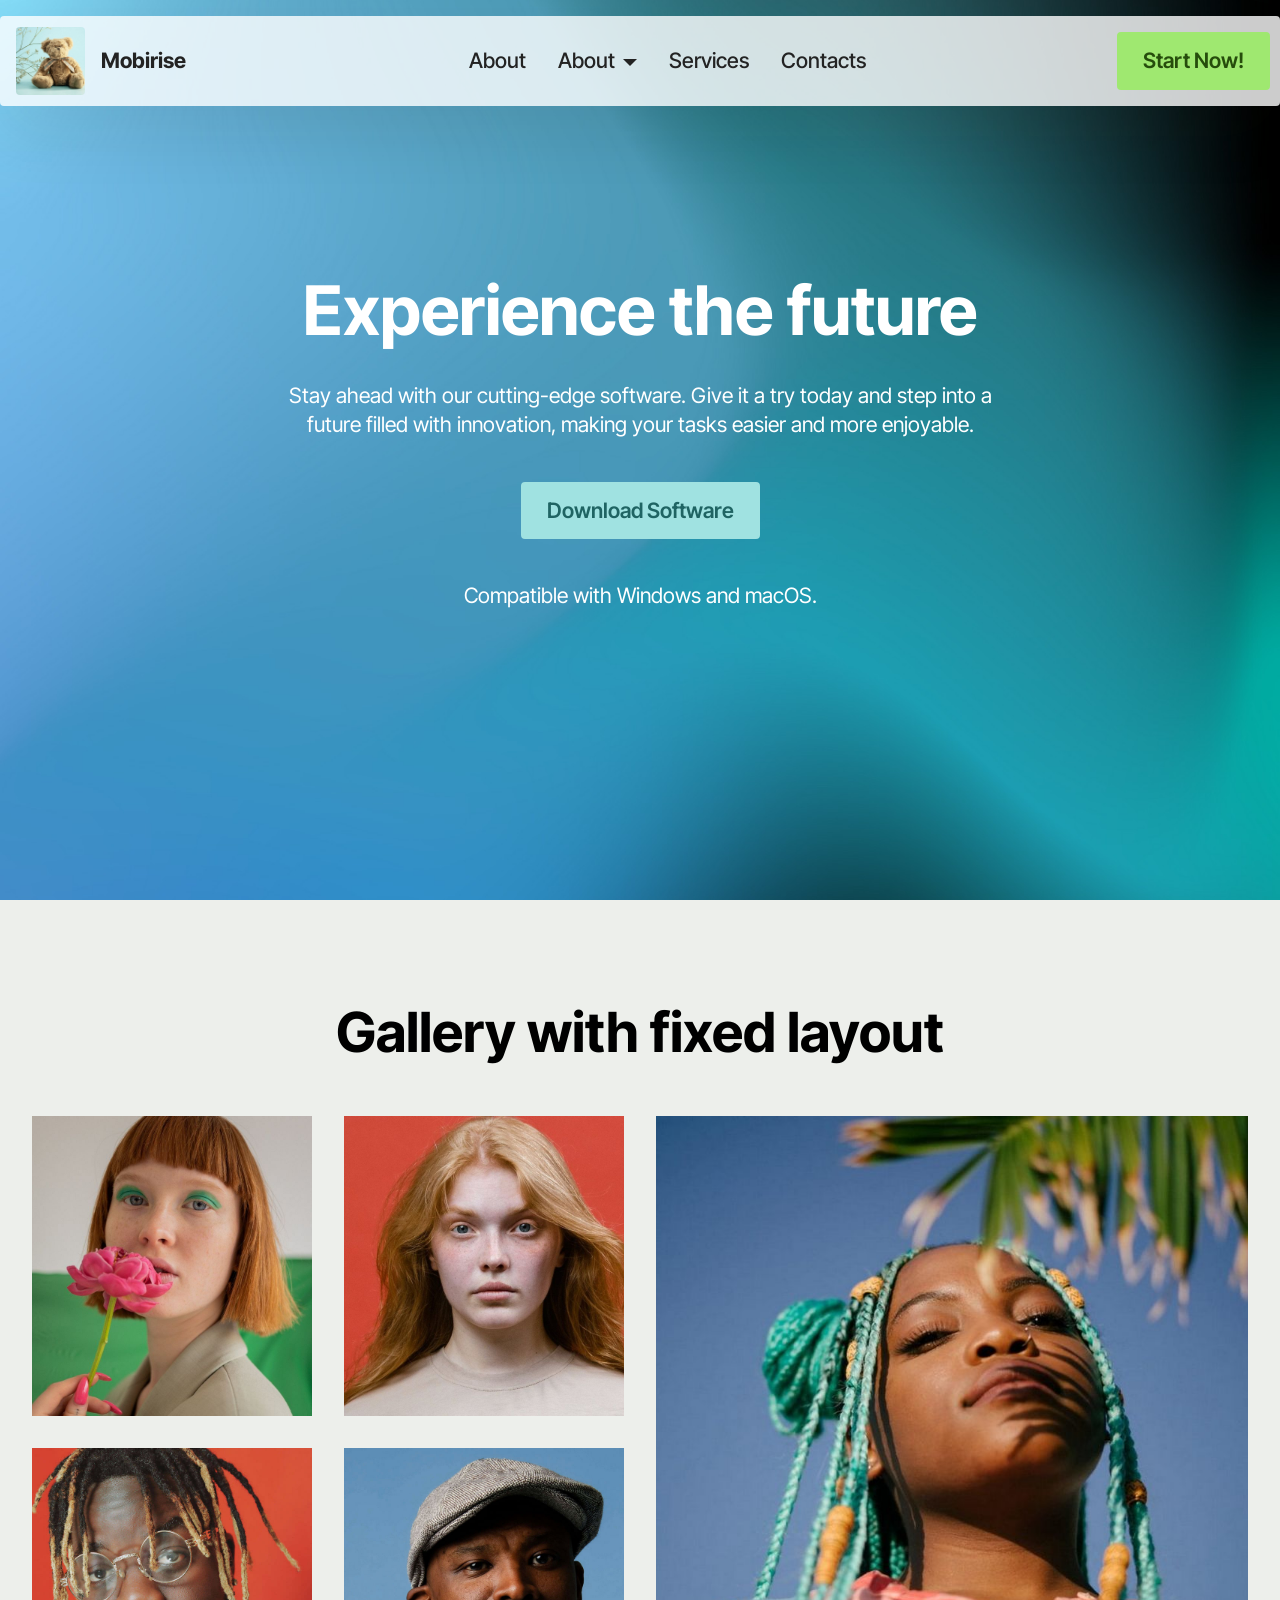
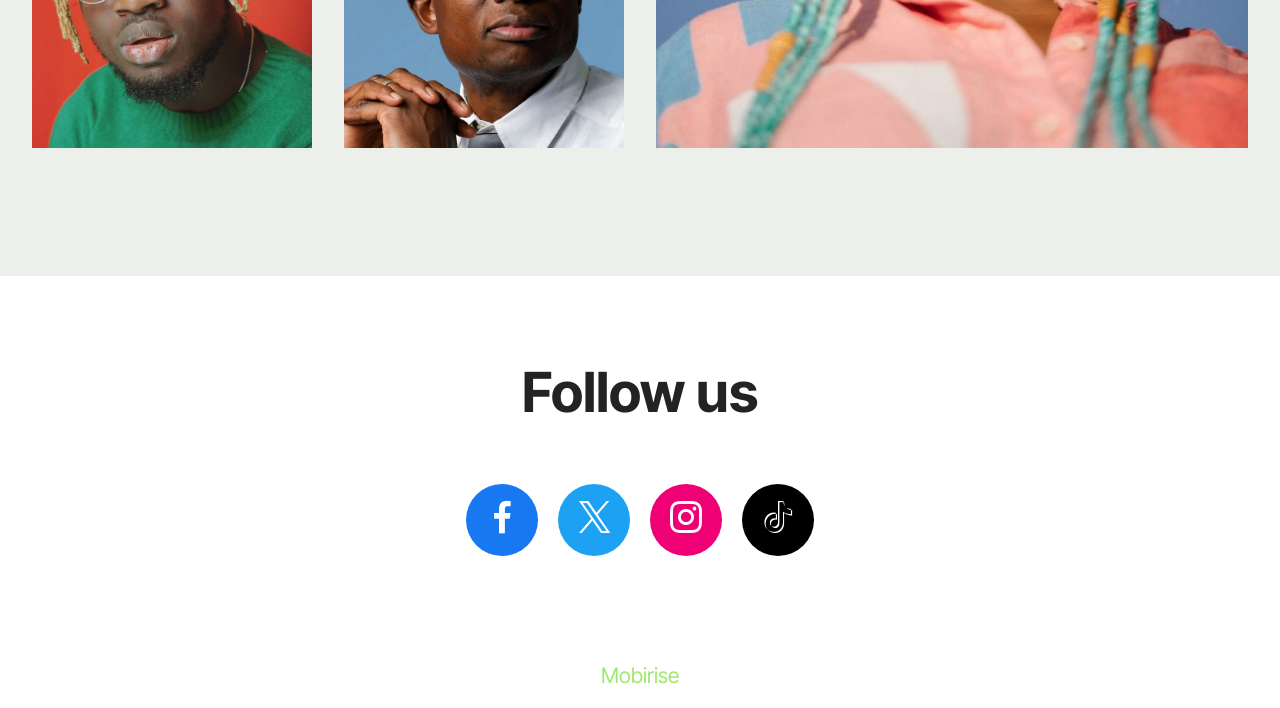
==== docs/index.html @ cc1ed1d6 "changed folder name" ====
<!DOCTYPE html>
<html  >
<head>
  <!-- Site made with Mobirise Website Builder v6.1.12, https://mobirise.com -->
  <meta charset="UTF-8">
  <meta http-equiv="X-UA-Compatible" content="IE=edge">
  <meta name="generator" content="Mobirise v6.1.12, mobirise.com">
  <meta name="viewport" content="width=device-width, initial-scale=1, minimum-scale=1">
  <link rel="shortcut icon" href="assets/images/shop3.jpg" type="image/x-icon">
  <meta name="description" content="">
  
  
  <title>Home</title>
  <link rel="stylesheet" href="assets/bootstrap/css/bootstrap.min.css">
  <link rel="stylesheet" href="assets/socicon/css/styles.css">
  <link rel="stylesheet" href="assets/dropdown/css/style.css">
  <link rel="stylesheet" href="assets/theme/css/style.css">
  <link rel="preload" href="https://fonts.googleapis.com/css2?family=Inter+Tight:wght@400;700&display=swap&display=swap" as="style" onload="this.onload=null;this.rel='stylesheet'">
  <noscript><link rel="stylesheet" href="https://fonts.googleapis.com/css2?family=Inter+Tight:wght@400;700&display=swap&display=swap"></noscript>
  <link rel="preload" as="style" href="assets/mobirise/css/mbr-additional.css?v=eO94YC"><link rel="stylesheet" href="assets/mobirise/css/mbr-additional.css?v=eO94YC" type="text/css">

  
  
  
</head>
<body>
  
  <section data-bs-version="5.1" class="menu menu5 cid-vgeD3M16Cp" once="menu" id="menu05-6">
	

	<nav class="navbar navbar-dropdown navbar-fixed-top navbar-expand-lg">
		<div class="container">
			<div class="navbar-brand">
				<span class="navbar-logo">
					<a href="https://mobiri.se">
						<img src="assets/images/shop3.jpg" alt="Mobirise Website Builder" style="height: 4.3rem;">
					</a>
				</span>
				<span class="navbar-caption-wrap"><a class="navbar-caption text-black display-4" href="https://mobiri.se">Mobirise</a></span>
			</div>
			<button class="navbar-toggler" type="button" data-toggle="collapse" data-bs-toggle="collapse" data-target="#navbarSupportedContent" data-bs-target="#navbarSupportedContent" aria-controls="navbarNavAltMarkup" aria-expanded="false" aria-label="Toggle navigation">
				<div class="hamburger">
					<span></span>
					<span></span>
					<span></span>
					<span></span>
				</div>
			</button>
			<div class="collapse navbar-collapse" id="navbarSupportedContent">
				<ul class="navbar-nav nav-dropdown" data-app-modern-menu="true"><li class="nav-item">
						<a class="nav-link link text-black display-4" href="https://mobiri.se">About</a>
					</li><li class="nav-item dropdown"><a class="nav-link link text-black dropdown-toggle display-4" href="https://mobiri.se" data-toggle="dropdown-submenu" data-bs-toggle="dropdown" data-bs-auto-close="outside">About</a><div class="dropdown-menu" data-bs-popper="none" aria-labelledby="dropdown-835"><a class="text-black dropdown-item display-4" href="https://mobiri.se">New Item</a></div></li>
					<li class="nav-item">
						<a class="nav-link link text-black display-4" href="https://mobiri.se" aria-expanded="false">Services</a>
					</li>
					<li class="nav-item">
						<a class="nav-link link text-black display-4" href="https://mobiri.se">Contacts</a>
					</li></ul>
				<div class="navbar-buttons mbr-section-btn">
					<a class="btn btn-primary display-4" href="https://mobiri.se"> Start Now!</a>
				</div>
			</div>
		</div>
	</nav>
</section>

<section data-bs-version="5.1" class="header19 cid-vgeBH131Uy mbr-fullscreen" id="header19-2">
  

  
  
  <div class="container">
    <div class="row">
      <div class="content-wrap col-12 col-md-8">
        <h1 class="mbr-section-title mbr-fonts-style mb-4 display-1">
          <strong>Experience the future</strong>
        </h1>
        <p class="mbr-fonts-style mbr-text mb-4 display-7">
          Stay ahead with our cutting-edge software. Give it a try today and step into a future filled with innovation,
          making your tasks easier and more enjoyable.
        </p>
        <div class="mbr-section-btn">
          <a class="btn btn-warning display-7" href="https://mobiri.se">
            Download Software
          </a>
        </div>
        <p class="mbr-fonts-style mbr-description mt-4 display-7">
          Compatible with Windows and macOS.
        </p>
      </div>
    </div>
  </div>
</section>

<section data-bs-version="5.1" class="gallery05 cid-vgeNjB43Nn" id="gallery05-7">
    

    
    
    <div class="container">
        <div class="row justify-content-center">
            <div class="col-md-12 content-head mb-5">
                <h1 class="mbr-section-title mbr-fonts-style mb-0 display-2">
                    <strong>Gallery with fixed layout</strong>
                </h1>
                
            </div>
        </div>
        <div class="row justify-content-center  blockContent">
            <div class="col-12 col-lg-6">
                <div class="row">
                    <div class="col-xs-12 col-sm-12 col-md-6 col-lg-6 active">
                        <div class="item-wrapper">
                            <div class="item-img">
                                <img src="assets/images/team2.jpg" alt="Mobirise Website Builder" title="" data-slide-to="0" data-bs-slide-to="0" class="smallImage">
                            </div>

                        </div>
                    </div>
                    <div class="col-md-6 col-xs-12 col-sm-12 col-lg-6">
                        <div class="item-wrapper">
                            <div class="item-img">
                                <img src="assets/images/team4.jpg" alt="Mobirise Website Builder" title="" data-slide-to="1" data-bs-slide-to="1" class="smallImage">
                            </div>

                        </div>
                    </div>
                    <div class="col-xs-12 col-sm-12 col-md-6 col-lg-6">
                        <div class="item-wrapper">
                            <div class="item-img">
                                <img src="assets/images/team6.jpg" alt="Mobirise Website Builder" title="" data-slide-to="2" data-bs-slide-to="2" class="smallImage">
                            </div>
                        </div>
                    </div>
                    <div class="col-xs-12 col-sm-12 col-md-6 col-lg-6">
                        <div class="item-wrapper">
                            <div class="item-img">
                                <img src="assets/images/team3.jpg" alt="Mobirise Website Builder" title="" data-slide-to="3" data-bs-slide-to="3" class="smallImage">
                            </div>
                        </div>
                    </div>
                </div>
            </div>
            <div class="col-12 col-lg-6">
                <div class="item-wrapper">
                    <div class="item-img ">
                        <img class="w-100 largeImage" src="assets/images/team5.jpg" alt="Mobirise Website Builder" data-slide-to="3" data-bs-slide-to="3">
                    </div>

                </div>
            </div>
        </div>
    </div>
</section>

<section data-bs-version="5.1" class="social4 cid-vgeBXro9L7" id="social04-3">
    
    
    

    <div class="container">
        <div class="media-container-row">
            <div class="col-12">
                <h3 class="mbr-section-title align-center mb-5 mbr-fonts-style display-2">
                    <strong>Follow us</strong>
                </h3>
                <div class="social-list align-center">
                    <a class="iconfont-wrapper bg-facebook m-2 " target="_blank" href="https://mobiri.se">
                        <span class="socicon-facebook socicon"></span>
                    </a>
                    <a class="iconfont-wrapper bg-twitter m-2" href="https://mobiri.se" target="_blank">
                        <span class="socicon-twitter socicon"></span>
                    </a>
                    <a class="iconfont-wrapper bg-instagram m-2" href="https://mobiri.se" target="_blank">
                        <span class="socicon-instagram socicon"></span>
                    </a>
                    
                    
                    
                    
                    
                    <a class="iconfont-wrapper bg-tiktok m-2" href="https://mobiri.se" target="_blank">
                        <span class="socicon-tiktok socicon"></span>
                    </a>
                    
                    
                </div>
            </div>
        </div>
    </div>
</section><section class="display-7" style="padding: 0;align-items: center;justify-content: center;flex-wrap: wrap;    align-content: center;display: flex;position: relative;height: 4rem;"><a href="https://mobiri.se/4659937" style="flex: 1 1;height: 4rem;position: absolute;width: 100%;z-index: 1;"><img alt="" style="height: 4rem;" src="[data-uri]"></a><p style="margin: 0;text-align: center;" class="display-7">&#8204;</p><a style="z-index:1" href="https://mobirise.com">Mobirise </a></section><script src="assets/bootstrap/js/bootstrap.bundle.min.js"></script>  <script src="assets/smoothscroll/smooth-scroll.js"></script>  <script src="assets/ytplayer/index.js"></script>  <script src="assets/dropdown/js/navbar-dropdown.js"></script>  <script src="assets/theme/js/script.js"></script>  
  
  
 <div id="scrollToTop" class="scrollToTop mbr-arrow-up"><a style="text-align: center;"><i class="mbr-arrow-up-icon mbr-arrow-up-icon-cm cm-icon cm-icon-smallarrow-up"></i></a></div>
  </body>
</html>
---- docs/assets/socicon/css/styles.css ----
@charset "UTF-8";

@font-face {
  font-family: 'Socicon';
  src:  url('../fonts/socicon.eot');
  src:  url('../fonts/socicon.eot?#iefix') format('embedded-opentype'),
    url('../fonts/socicon.woff2') format('woff2'),
    url('../fonts/socicon.ttf') format('truetype'),
    url('../fonts/socicon.woff') format('woff'),
    url('../fonts/socicon.svg#socicon') format('svg');
  font-weight: normal;
  font-style: normal;
  font-display: swap;
}

[data-icon]:before {
  font-family: "socicon" !important;
  content: attr(data-icon);
  font-style: normal !important;
  font-weight: normal !important;
  font-variant: normal !important;
  text-transform: none !important;
  speak: none;
  line-height: 1;
  -webkit-font-smoothing: antialiased;
  -moz-osx-font-smoothing: grayscale;
}

[class^="socicon-"], [class*=" socicon-"] {
  /* use !important to prevent issues with browser extensions that change fonts */
  font-family: 'Socicon' !important;
  speak: none;
  font-style: normal;
  font-weight: normal;
  font-variant: normal;
  text-transform: none;
  line-height: 1;

  /* Better Font Rendering =========== */
  -webkit-font-smoothing: antialiased;
  -moz-osx-font-smoothing: grayscale;
}

.socicon-500px:before {
  content: "\e000";
}
.socicon-8tracks:before {
  content: "\e001";
}
.socicon-airbnb:before {
  content: "\e002";
}
.socicon-alliance:before {
  content: "\e003";
}
.socicon-amazon:before {
  content: "\e004";
}
.socicon-amplement:before {
  content: "\e005";
}
.socicon-android:before {
  content: "\e006";
}
.socicon-angellist:before {
  content: "\e007";
}
.socicon-apple:before {
  content: "\e008";
}
.socicon-appnet:before {
  content: "\e009";
}
.socicon-baidu:before {
  content: "\e00a";
}
.socicon-bandcamp:before {
  content: "\e00b";
}
.socicon-battlenet:before {
  content: "\e00c";
}
.socicon-mixer:before {
  content: "\e00d";
}
.socicon-bebee:before {
  content: "\e00e";
}
.socicon-bebo:before {
  content: "\e00f";
}
.socicon-behance:before {
  content: "\e010";
}
.socicon-blizzard:before {
  content: "\e011";
}
.socicon-blogger:before {
  content: "\e012";
}
.socicon-buffer:before {
  content: "\e013";
}
.socicon-chrome:before {
  content: "\e014";
}
.socicon-coderwall:before {
  content: "\e015";
}
.socicon-curse:before {
  content: "\e016";
}
.socicon-dailymotion:before {
  content: "\e017";
}
.socicon-deezer:before {
  content: "\e018";
}
.socicon-delicious:before {
  content: "\e019";
}
.socicon-deviantart:before {
  content: "\e01a";
}
.socicon-diablo:before {
  content: "\e01b";
}
.socicon-digg:before {
  content: "\e01c";
}
.socicon-discord:before {
  content: "\e01d";
}
.socicon-disqus:before {
  content: "\e01e";
}
.socicon-douban:before {
  content: "\e01f";
}
.socicon-draugiem:before {
  content: "\e020";
}
.socicon-dribbble:before {
  content: "\e021";
}
.socicon-drupal:before {
  content: "\e022";
}
.socicon-ebay:before {
  content: "\e023";
}
.socicon-ello:before {
  content: "\e024";
}
.socicon-endomodo:before {
  content: "\e025";
}
.socicon-envato:before {
  content: "\e026";
}
.socicon-etsy:before {
  content: "\e027";
}
.socicon-facebook:before {
  content: "\e028";
}
.socicon-feedburner:before {
  content: "\e029";
}
.socicon-filmweb:before {
  content: "\e02a";
}
.socicon-firefox:before {
  content: "\e02b";
}
.socicon-flattr:before {
  content: "\e02c";
}
.socicon-flickr:before {
  content: "\e02d";
}
.socicon-formulr:before {
  content: "\e02e";
}
.socicon-forrst:before {
  content: "\e02f";
}
.socicon-foursquare:before {
  content: "\e030";
}
.socicon-friendfeed:before {
  content: "\e031";
}
.socicon-github:before {
  content: "\e032";
}
.socicon-goodreads:before {
  content: "\e033";
}
.socicon-google:before {
  content: "\e034";
}
.socicon-googlescholar:before {
  content: "\e035";
}
.socicon-googlegroups:before {
  content: "\e036";
}
.socicon-googlephotos:before {
  content: "\e037";
}
.socicon-googleplus:before {
  content: "\e038";
}
.socicon-grooveshark:before {
  content: "\e039";
}
.socicon-hackerrank:before {
  content: "\e03a";
}
.socicon-hearthstone:before {
  content: "\e03b";
}
.socicon-hellocoton:before {
  content: "\e03c";
}
.socicon-heroes:before {
  content: "\e03d";
}
.socicon-smashcast:before {
  content: "\e03e";
}
.socicon-horde:before {
  content: "\e03f";
}
.socicon-houzz:before {
  content: "\e040";
}
.socicon-icq:before {
  content: "\e041";
}
.socicon-identica:before {
  content: "\e042";
}
.socicon-imdb:before {
  content: "\e043";
}
.socicon-instagram:before {
  content: "\e044";
}
.socicon-issuu:before {
  content: "\e045";
}
.socicon-istock:before {
  content: "\e046";
}
.socicon-itunes:before {
  content: "\e047";
}
.socicon-keybase:before {
  content: "\e048";
}
.socicon-lanyrd:before {
  content: "\e049";
}
.socicon-lastfm:before {
  content: "\e04a";
}
.socicon-line:before {
  content: "\e04b";
}
.socicon-linkedin:before {
  content: "\e04c";
}
.socicon-livejournal:before {
  content: "\e04d";
}
.socicon-lyft:before {
  content: "\e04e";
}
.socicon-macos:before {
  content: "\e04f";
}
.socicon-mail:before {
  content: "\e050";
}
.socicon-medium:before {
  content: "\e051";
}
.socicon-meetup:before {
  content: "\e052";
}
.socicon-mixcloud:before {
  content: "\e053";
}
.socicon-modelmayhem:before {
  content: "\e054";
}
.socicon-mumble:before {
  content: "\e055";
}
.socicon-myspace:before {
  content: "\e056";
}
.socicon-newsvine:before {
  content: "\e057";
}
.socicon-nintendo:before {
  content: "\e058";
}
.socicon-npm:before {
  content: "\e059";
}
.socicon-odnoklassniki:before {
  content: "\e05a";
}
.socicon-openid:before {
  content: "\e05b";
}
.socicon-opera:before {
  content: "\e05c";
}
.socicon-outlook:before {
  content: "\e05d";
}
.socicon-overwatch:before {
  content: "\e05e";
}
.socicon-patreon:before {
  content: "\e05f";
}
.socicon-paypal:before {
  content: "\e060";
}
.socicon-periscope:before {
  content: "\e061";
}
.socicon-persona:before {
  content: "\e062";
}
.socicon-pinterest:before {
  content: "\e063";
}
.socicon-play:before {
  content: "\e064";
}
.socicon-player:before {
  content: "\e065";
}
.socicon-playstation:before {
  content: "\e066";
}
.socicon-pocket:before {
  content: "\e067";
}
.socicon-qq:before {
  content: "\e068";
}
.socicon-quora:before {
  content: "\e069";
}
.socicon-raidcall:before {
  content: "\e06a";
}
.socicon-ravelry:before {
  content: "\e06b";
}
.socicon-reddit:before {
  content: "\e06c";
}
.socicon-renren:before {
  content: "\e06d";
}
.socicon-researchgate:before {
  content: "\e06e";
}
.socicon-residentadvisor:before {
  content: "\e06f";
}
.socicon-reverbnation:before {
  content: "\e070";
}
.socicon-rss:before {
  content: "\e071";
}
.socicon-sharethis:before {
  content: "\e072";
}
.socicon-skype:before {
  content: "\e073";
}
.socicon-slideshare:before {
  content: "\e074";
}
.socicon-smugmug:before {
  content: "\e075";
}
.socicon-snapchat:before {
  content: "\e076";
}
.socicon-songkick:before {
  content: "\e077";
}
.socicon-soundcloud:before {
  content: "\e078";
}
.socicon-spotify:before {
  content: "\e079";
}
.socicon-stackexchange:before {
  content: "\e07a";
}
.socicon-stackoverflow:before {
  content: "\e07b";
}
.socicon-starcraft:before {
  content: "\e07c";
}
.socicon-stayfriends:before {
  content: "\e07d";
}
.socicon-steam:before {
  content: "\e07e";
}
.socicon-storehouse:before {
  content: "\e07f";
}
.socicon-strava:before {
  content: "\e080";
}
.socicon-streamjar:before {
  content: "\e081";
}
.socicon-stumbleupon:before {
  content: "\e082";
}
.socicon-swarm:before {
  content: "\e083";
}
.socicon-teamspeak:before {
  content: "\e084";
}
.socicon-teamviewer:before {
  content: "\e085";
}
.socicon-technorati:before {
  content: "\e086";
}
.socicon-telegram:before {
  content: "\e087";
}
.socicon-tripadvisor:before {
  content: "\e088";
}
.socicon-tripit:before {
  content: "\e089";
}
.socicon-triplej:before {
  content: "\e08a";
}
.socicon-tumblr:before {
  content: "\e08b";
}
.socicon-twitch:before {
  content: "\e08c";
}
.socicon-twitter:before {
  content: "\e08d";
}
.socicon-uber:before {
  content: "\e08e";
}
.socicon-ventrilo:before {
  content: "\e08f";
}
.socicon-viadeo:before {
  content: "\e090";
}
.socicon-viber:before {
  content: "\e091";
}
.socicon-viewbug:before {
  content: "\e092";
}
.socicon-vimeo:before {
  content: "\e093";
}
.socicon-vine:before {
  content: "\e094";
}
.socicon-vkontakte:before {
  content: "\e095";
}
.socicon-warcraft:before {
  content: "\e096";
}
.socicon-wechat:before {
  content: "\e097";
}
.socicon-weibo:before {
  content: "\e098";
}
.socicon-whatsapp:before {
  content: "\e099";
}
.socicon-wikipedia:before {
  content: "\e09a";
}
.socicon-windows:before {
  content: "\e09b";
}
.socicon-wordpress:before {
  content: "\e09c";
}
.socicon-wykop:before {
  content: "\e09d";
}
.socicon-xbox:before {
  content: "\e09e";
}
.socicon-xing:before {
  content: "\e09f";
}
.socicon-yahoo:before {
  content: "\e0a0";
}
.socicon-yammer:before {
  content: "\e0a1";
}
.socicon-yandex:before {
  content: "\e0a2";
}
.socicon-yelp:before {
  content: "\e0a3";
}
.socicon-younow:before {
  content: "\e0a4";
}
.socicon-youtube:before {
  content: "\e0a5";
}
.socicon-zapier:before {
  content: "\e0a6";
}
.socicon-zerply:before {
  content: "\e0a7";
}
.socicon-zomato:before {
  content: "\e0a8";
}
.socicon-zynga:before {
  content: "\e0a9";
}
.socicon-bluesky:before {
  content: "\e0aa";
}
.socicon-threads:before {
  content: "\e0ab";
}
.socicon-spreadshirt:before {
  content: "\e901";
}
.socicon-gamejolt:before {
  content: "\e902";
}
.socicon-trello:before {
  content: "\e903";
}
.socicon-tunein:before {
  content: "\e904";
}
.socicon-bloglovin:before {
  content: "\e905";
}
.socicon-gamewisp:before {
  content: "\e906";
}
.socicon-messenger:before {
  content: "\e907";
}
.socicon-pandora:before {
  content: "\e908";
}
.socicon-augment:before {
  content: "\e909";
}
.socicon-bitbucket:before {
  content: "\e90a";
}
.socicon-fyuse:before {
  content: "\e90b";
}
.socicon-yt-gaming:before {
  content: "\e90c";
}
.socicon-sketchfab:before {
  content: "\e90d";
}
.socicon-mobcrush:before {
  content: "\e90e";
}
.socicon-microsoft:before {
  content: "\e90f";
}
.socicon-realtor:before {
  content: "\e910";
}
.socicon-tidal:before {
  content: "\e911";
}
.socicon-qobuz:before {
  content: "\e912";
}
.socicon-natgeo:before {
  content: "\e913";
}
.socicon-mastodon:before {
  content: "\e914";
}
.socicon-unsplash:before {
  content: "\e915";
}
.socicon-homeadvisor:before {
  content: "\e916";
}
.socicon-angieslist:before {
  content: "\e917";
}
.socicon-codepen:before {
  content: "\e918";
}
.socicon-slack:before {
  content: "\e919";
}
.socicon-openaigym:before {
  content: "\e91a";
}
.socicon-logmein:before {
  content: "\e91b";
}
.socicon-fiverr:before {
  content: "\e91c";
}
.socicon-gotomeeting:before {
  content: "\e91d";
}
.socicon-aliexpress:before {
  content: "\e91e";
}
.socicon-guru:before {
  content: "\e91f";
}
.socicon-appstore:before {
  content: "\e920";
}
.socicon-homes:before {
  content: "\e921";
}
.socicon-zoom:before {
  content: "\e922";
}
.socicon-alibaba:before {
  content: "\e923";
}
.socicon-craigslist:before {
  content: "\e924";
}
.socicon-wix:before {
  content: "\e925";
}
.socicon-redfin:before {
  content: "\e926";
}
.socicon-googlecalendar:before {
  content: "\e927";
}
.socicon-shopify:before {
  content: "\e928";
}
.socicon-freelancer:before {
  content: "\e929";
}
.socicon-seedrs:before {
  content: "\e92a";
}
.socicon-bing:before {
  content: "\e92b";
}
.socicon-doodle:before {
  content: "\e92c";
}
.socicon-bonanza:before {
  content: "\e92d";
}
.socicon-squarespace:before {
  content: "\e92e";
}
.socicon-toptal:before {
  content: "\e92f";
}
.socicon-gust:before {
  content: "\e930";
}
.socicon-ask:before {
  content: "\e931";
}
.socicon-trulia:before {
  content: "\e932";
}
.socicon-loomly:before {
  content: "\e933";
}
.socicon-ghost:before {
  content: "\e934";
}
.socicon-upwork:before {
  content: "\e935";
}
.socicon-fundable:before {
  content: "\e936";
}
.socicon-booking:before {
  content: "\e937";
}
.socicon-googlemaps:before {
  content: "\e938";
}
.socicon-zillow:before {
  content: "\e939";
}
.socicon-niconico:before {
  content: "\e93a";
}
.socicon-toneden:before {
  content: "\e93b";
}
.socicon-crunchbase:before {
  content: "\e93c";
}
.socicon-homefy:before {
  content: "\e93d";
}
.socicon-calendly:before {
  content: "\e93e";
}
.socicon-livemaster:before {
  content: "\e93f";
}
.socicon-udemy:before {
  content: "\e940";
}
.socicon-codered:before {
  content: "\e941";
}
.socicon-origin:before {
  content: "\e942";
}
.socicon-nextdoor:before {
  content: "\e943";
}
.socicon-portfolio:before {
  content: "\e944";
}
.socicon-instructables:before {
  content: "\e945";
}
.socicon-gitlab:before {
  content: "\e946";
}
.socicon-hackernews:before {
  content: "\e947";
}
.socicon-smashwords:before {
  content: "\e948";
}
.socicon-kobo:before {
  content: "\e949";
}
.socicon-bookbub:before {
  content: "\e94a";
}
.socicon-mailru:before {
  content: "\e94b";
}
.socicon-moddb:before {
  content: "\e94c";
}
.socicon-indiedb:before {
  content: "\e94d";
}
.socicon-traxsource:before {
  content: "\e94e";
}
.socicon-gamefor:before {
  content: "\e94f";
}
.socicon-pixiv:before {
  content: "\e950";
}
.socicon-myanimelist:before {
  content: "\e951";
}
.socicon-blackberry:before {
  content: "\e952";
}
.socicon-wickr:before {
  content: "\e953";
}
.socicon-spip:before {
  content: "\e954";
}
.socicon-napster:before {
  content: "\e955";
}
.socicon-beatport:before {
  content: "\e956";
}
.socicon-hackerone:before {
  content: "\e957";
}
.socicon-internet:before {
  content: "\e958";
}
.socicon-ubuntu:before {
  content: "\e959";
}
.socicon-artstation:before {
  content: "\e95a";
}
.socicon-invision:before {
  content: "\e95b";
}
.socicon-torial:before {
  content: "\e95c";
}
.socicon-collectorz:before {
  content: "\e95d";
}
.socicon-seenthis:before {
  content: "\e95e";
}
.socicon-googleplaymusic:before {
  content: "\e95f";
}
.socicon-debian:before {
  content: "\e960";
}
.socicon-filmfreeway:before {
  content: "\e961";
}
.socicon-gnome:before {
  content: "\e962";
}
.socicon-itchio:before {
  content: "\e963";
}
.socicon-jamendo:before {
  content: "\e964";
}
.socicon-mix:before {
  content: "\e965";
}
.socicon-sharepoint:before {
  content: "\e966";
}
.socicon-tinder:before {
  content: "\e967";
}
.socicon-windguru:before {
  content: "\e968";
}
.socicon-cdbaby:before {
  content: "\e969";
}
.socicon-elementaryos:before {
  content: "\e96a";
}
.socicon-stage32:before {
  content: "\e96b";
}
.socicon-tiktok:before {
  content: "\e96c";
}
.socicon-gitter:before {
  content: "\e96d";
}
.socicon-letterboxd:before {
  content: "\e96e";
}
.socicon-threema:before {
  content: "\e96f";
}
.socicon-splice:before {
  content: "\e970";
}
.socicon-metapop:before {
  content: "\e971";
}
.socicon-naver:before {
  content: "\e972";
}
.socicon-remote:before {
  content: "\e973";
}
.socicon-flipboard:before {
  content: "\e974";
}
.socicon-googlehangouts:before {
  content: "\e975";
}
.socicon-dlive:before {
  content: "\e976";
}
.socicon-vsco:before {
  content: "\e977";
}
.socicon-stitcher:before {
  content: "\e978";
}
.socicon-avvo:before {
  content: "\e979";
}
.socicon-redbubble:before {
  content: "\e97a";
}
.socicon-society6:before {
  content: "\e97b";
}
.socicon-zazzle:before {
  content: "\e97c";
}
.socicon-eitaa:before {
  content: "\e97d";
}
.socicon-soroush:before {
  content: "\e97e";
}
.socicon-bale:before {
  content: "\e97f";
}
---- docs/assets/dropdown/css/style.css ----
.navbar-dropdown {
  left: 0;
  padding: 0;
  position: absolute;
  right: 0;
  top: 0;
  transition: all 0.45s ease;
  z-index: 1030;
  background: #282828; }
  .navbar-dropdown .navbar-logo {
    margin-right: 0.8rem;
    transition: margin 0.3s ease-in-out;
    vertical-align: middle; }
    .navbar-dropdown .navbar-logo img {
      height: 3.125rem;
      transition: all 0.3s ease-in-out; }
    .navbar-dropdown .navbar-logo.mbr-iconfont {
      font-size: 3.125rem;
      line-height: 3.125rem; }
  .navbar-dropdown .navbar-caption {
    font-weight: 700;
    white-space: normal;
    vertical-align: -4px;
    line-height: 3.125rem !important; }
    .navbar-dropdown .navbar-caption, .navbar-dropdown .navbar-caption:hover {
      color: inherit;
      text-decoration: none; }
  .navbar-dropdown .mbr-iconfont + .navbar-caption {
    vertical-align: -1px; }
  .navbar-dropdown.navbar-fixed-top {
    position: fixed; }
  .navbar-dropdown .navbar-brand span {
    vertical-align: -4px; }
  .navbar-dropdown.bg-color.transparent {
    background: none; }
  .navbar-dropdown.navbar-short .navbar-brand {
    padding: 0.625rem 0; }
    .navbar-dropdown.navbar-short .navbar-brand span {
      vertical-align: -1px; }
  .navbar-dropdown.navbar-short .navbar-caption {
    line-height: 2.375rem !important;
    vertical-align: -2px; }
  .navbar-dropdown.navbar-short .navbar-logo {
    margin-right: 0.5rem; }
    .navbar-dropdown.navbar-short .navbar-logo img {
      height: 2.375rem; }
    .navbar-dropdown.navbar-short .navbar-logo.mbr-iconfont {
      font-size: 2.375rem;
      line-height: 2.375rem; }
  .navbar-dropdown.navbar-short .mbr-table-cell {
    height: 3.625rem; }
  .navbar-dropdown .navbar-close {
    left: 0.6875rem;
    position: fixed;
    top: 0.75rem;
    z-index: 1000; }
  .navbar-dropdown .hamburger-icon {
    content: "";
    display: inline-block;
    vertical-align: middle;
    width: 16px;
    -webkit-box-shadow: 0 -6px 0 1px #282828,0 0 0 1px #282828,0 6px 0 1px #282828;
    -moz-box-shadow: 0 -6px 0 1px #282828,0 0 0 1px #282828,0 6px 0 1px #282828;
    box-shadow: 0 -6px 0 1px #282828,0 0 0 1px #282828,0 6px 0 1px #282828; }

.dropdown-menu .dropdown-toggle[data-toggle="dropdown-submenu"]::after {
  border-bottom: 0.35em solid transparent;
  border-left: 0.35em solid;
  border-right: 0;
  border-top: 0.35em solid transparent;
  margin-left: 0.3rem; }

.dropdown-menu .dropdown-item:focus {
  outline: 0; }

.nav-dropdown {
  font-size: 0.75rem;
  font-weight: 500;
  height: auto !important; }
  .nav-dropdown .nav-btn {
    padding-left: 1rem; }
  .nav-dropdown .link {
    margin: .667em 1.667em;
    font-weight: 500;
    padding: 0;
    transition: color .2s ease-in-out; }
    .nav-dropdown .link.dropdown-toggle {
      margin-right: 2.583em; }
      .nav-dropdown .link.dropdown-toggle::after {
        margin-left: .25rem;
        border-top: 0.35em solid;
        border-right: 0.35em solid transparent;
        border-left: 0.35em solid transparent;
        border-bottom: 0; }
      .nav-dropdown .link.dropdown-toggle[aria-expanded="true"] {
        margin: 0;
        padding: 0.667em 3.263em  0.667em 1.667em; }
  .nav-dropdown .link::after,
  .nav-dropdown .dropdown-item::after {
    color: inherit; }
  .nav-dropdown .btn {
    font-size: 0.75rem;
    font-weight: 700;
    letter-spacing: 0;
    margin-bottom: 0;
    padding-left: 1.25rem;
    padding-right: 1.25rem; }
  .nav-dropdown .dropdown-menu {
    border-radius: 0;
    border: 0;
    left: 0;
    margin: 0;
    padding-bottom: 1.25rem;
    padding-top: 1.25rem;
    position: relative; }
  .nav-dropdown .dropdown-submenu {
    margin-left: 0.125rem;
    top: 0; }
  .nav-dropdown .dropdown-item {
    font-weight: 500;
    line-height: 2;
    padding: 0.3846em 4.615em 0.3846em 1.5385em;
    position: relative;
    transition: color .2s ease-in-out, background-color .2s ease-in-out; }
    .nav-dropdown .dropdown-item::after {
      margin-top: -0.3077em;
      position: absolute;
      right: 1.1538em;
      top: 50%; }
    .nav-dropdown .dropdown-item:focus, .nav-dropdown .dropdown-item:hover {
      background: none; }

@media (max-width: 767px) {
  .nav-dropdown.navbar-toggleable-sm {
    bottom: 0;
    display: none;
    left: 0;
    overflow-x: hidden;
    position: fixed;
    top: 0;
    transform: translateX(-100%);
    -ms-transform: translateX(-100%);
    -webkit-transform: translateX(-100%);
    width: 18.75rem;
    z-index: 999; } }
.nav-dropdown.navbar-toggleable-xl {
  bottom: 0;
  display: none;
  left: 0;
  overflow-x: hidden;
  position: fixed;
  top: 0;
  transform: translateX(-100%);
  -ms-transform: translateX(-100%);
  -webkit-transform: translateX(-100%);
  width: 18.75rem;
  z-index: 999; }

.nav-dropdown-sm {
  display: block !important;
  overflow-x: hidden;
  overflow: auto;
  padding-top: 3.875rem; }
  .nav-dropdown-sm::after {
    content: "";
    display: block;
    height: 3rem;
    width: 100%; }
  .nav-dropdown-sm.collapse.in ~ .navbar-close {
    display: block !important; }
  .nav-dropdown-sm.collapsing, .nav-dropdown-sm.collapse.in {
    transform: translateX(0);
    -ms-transform: translateX(0);
    -webkit-transform: translateX(0);
    transition: all 0.25s ease-out;
    -webkit-transition: all 0.25s ease-out;
    background: #282828; }
  .nav-dropdown-sm.collapsing[aria-expanded="false"] {
    transform: translateX(-100%);
    -ms-transform: translateX(-100%);
    -webkit-transform: translateX(-100%); }
  .nav-dropdown-sm .nav-item {
    display: block;
    margin-left: 0 !important;
    padding-left: 0; }
  .nav-dropdown-sm .link,
  .nav-dropdown-sm .dropdown-item {
    border-top: 1px dotted rgba(255, 255, 255, 0.1);
    font-size: 0.8125rem;
    line-height: 1.6;
    margin: 0 !important;
    padding: 0.875rem 2.4rem 0.875rem 1.5625rem !important;
    position: relative;
    white-space: normal; }
    .nav-dropdown-sm .link:focus, .nav-dropdown-sm .link:hover,
    .nav-dropdown-sm .dropdown-item:focus,
    .nav-dropdown-sm .dropdown-item:hover {
      background: rgba(0, 0, 0, 0.2) !important;
      color: #c0a375; }
  .nav-dropdown-sm .nav-btn {
    position: relative;
    padding: 1.5625rem 1.5625rem 0 1.5625rem; }
    .nav-dropdown-sm .nav-btn::before {
      border-top: 1px dotted rgba(255, 255, 255, 0.1);
      content: "";
      left: 0;
      position: absolute;
      top: 0;
      width: 100%; }
    .nav-dropdown-sm .nav-btn + .nav-btn {
      padding-top: 0.625rem; }
      .nav-dropdown-sm .nav-btn + .nav-btn::before {
        display: none; }
  .nav-dropdown-sm .btn {
    padding: 0.625rem 0; }
  .nav-dropdown-sm .dropdown-toggle[data-toggle="dropdown-submenu"]::after {
    margin-left: .25rem;
    border-top: 0.35em solid;
    border-right: 0.35em solid transparent;
    border-left: 0.35em solid transparent;
    border-bottom: 0; }
  .nav-dropdown-sm .dropdown-toggle[data-toggle="dropdown-submenu"][aria-expanded="true"]::after {
    border-top: 0;
    border-right: 0.35em solid transparent;
    border-left: 0.35em solid transparent;
    border-bottom: 0.35em solid; }
  .nav-dropdown-sm .dropdown-menu {
    margin: 0;
    padding: 0;
    position: relative;
    top: 0;
    left: 0;
    width: 100%;
    border: 0;
    float: none;
    border-radius: 0;
    background: none; }
  .nav-dropdown-sm .dropdown-submenu {
    left: 100%;
    margin-left: 0.125rem;
    margin-top: -1.25rem;
    top: 0; }

.navbar-toggleable-sm .nav-dropdown .dropdown-menu {
  position: absolute; }

.navbar-toggleable-sm .nav-dropdown .dropdown-submenu {
  left: 100%;
  margin-left: 0.125rem;
  margin-top: -1.25rem;
  top: 0; }

.navbar-toggleable-sm.opened .nav-dropdown .dropdown-menu {
  position: relative; }

.navbar-toggleable-sm.opened .nav-dropdown .dropdown-submenu {
  left: 0;
  margin-left: 00rem;
  margin-top: 0rem;
  top: 0; }

.is-builder .nav-dropdown.collapsing {
  transition: none !important; }
---- docs/assets/theme/css/style.css ----
@charset "UTF-8";
section {
  background-color: #ffffff;
}

body {
  font-style: normal;
  line-height: 1.5;
  font-weight: 400;
  color: #232323;
  position: relative;
}

button {
  background-color: transparent;
  border-color: transparent;
}

.embla__button,
.carousel-control {
  background-color: #edefea !important;
  opacity: 0.8 !important;
  color: #464845 !important;
  border-color: #edefea !important;
}

.carousel .close,
.modalWindow .close {
  background-color: #edefea !important;
  color: #464845 !important;
  border-color: #edefea !important;
  opacity: 0.8 !important;
}

.carousel .close:hover,
.modalWindow .close:hover {
  opacity: 1 !important;
}

.carousel-indicators li {
  background-color: #edefea !important;
  border: 2px solid #464845 !important;
}

.carousel-indicators li:hover,
.carousel-indicators li:active {
  opacity: 0.8 !important;
}

.embla__button:hover,
.carousel-control:hover {
  background-color: #edefea !important;
  opacity: 1 !important;
}

.modalWindow-video-container {
  height: 80%;
}

section,
.container,
.container-fluid {
  position: relative;
  word-wrap: break-word;
}

a.mbr-iconfont:hover {
  text-decoration: none;
}

.article .lead p,
.article .lead ul,
.article .lead ol,
.article .lead pre,
.article .lead blockquote {
  margin-bottom: 0;
}

a {
  font-style: normal;
  font-weight: 400;
  cursor: pointer;
}
a, a:hover {
  text-decoration: none;
}

.mbr-section-title {
  font-style: normal;
  line-height: 1.3;
}

.mbr-section-subtitle {
  line-height: 1.3;
}

.mbr-text {
  font-style: normal;
  line-height: 1.7;
}

h1,
h2,
h3,
h4,
h5,
h6,
.display-1,
.display-2,
.display-4,
.display-5,
.display-7,
span,
p,
a {
  line-height: 1;
  word-break: break-word;
  word-wrap: break-word;
  font-weight: 400;
}

b,
strong {
  font-weight: bold;
}

input:-webkit-autofill, input:-webkit-autofill:hover, input:-webkit-autofill:focus, input:-webkit-autofill:active {
  transition-delay: 9999s;
  -webkit-transition-property: background-color, color;
  transition-property: background-color, color;
}

textarea[type=hidden] {
  display: none;
}

section {
  background-position: 50% 50%;
  background-repeat: no-repeat;
  background-size: cover;
}
section .mbr-background-video,
section .mbr-background-video-preview {
  position: absolute;
  bottom: 0;
  left: 0;
  right: 0;
  top: 0;
}

.hidden {
  visibility: hidden;
}

.mbr-z-index20 {
  z-index: 20;
}

/*! Base colors */
.mbr-white {
  color: #ffffff;
}

.mbr-black {
  color: #111111;
}

.mbr-bg-white {
  background-color: #ffffff;
}

.mbr-bg-black {
  background-color: #000000;
}

/*! Text-aligns */
.align-left {
  text-align: left;
}

.align-center {
  text-align: center;
}

.align-right {
  text-align: right;
}

/*! Font-weight  */
.mbr-light {
  font-weight: 300;
}

.mbr-regular {
  font-weight: 400;
}

.mbr-semibold {
  font-weight: 500;
}

.mbr-bold {
  font-weight: 700;
}

/*! Media  */
.media-content {
  flex-basis: 100%;
}

.media-container-row {
  display: flex;
  flex-direction: row;
  flex-wrap: wrap;
  justify-content: center;
  align-content: center;
  align-items: start;
}
.media-container-row .media-size-item {
  width: 400px;
}

.media-container-column {
  display: flex;
  flex-direction: column;
  flex-wrap: wrap;
  justify-content: center;
  align-content: center;
  align-items: stretch;
}
.media-container-column > * {
  width: 100%;
}

@media (min-width: 992px) {
  .media-container-row {
    flex-wrap: nowrap;
  }
}
figure {
  margin-bottom: 0;
  overflow: hidden;
}

figure[mbr-media-size] {
  transition: width 0.1s;
}

img,
iframe {
  display: block;
  width: 100%;
}

.card {
  background-color: transparent;
  border: none;
}

.card-box {
  width: 100%;
}

.card-img {
  text-align: center;
  flex-shrink: 0;
  -webkit-flex-shrink: 0;
}

.media {
  max-width: 100%;
  margin: 0 auto;
}

.mbr-figure {
  align-self: center;
}

.media-container > div {
  max-width: 100%;
}

.mbr-figure img,
.card-img img {
  width: 100%;
}

@media (max-width: 991px) {
  .media-size-item {
    width: auto !important;
  }
  .media {
    width: auto;
  }
  .mbr-figure {
    width: 100% !important;
  }
}
/*! Buttons */
.mbr-section-btn {
  margin-left: -0.6rem;
  margin-right: -0.6rem;
  font-size: 0;
}

.btn {
  font-weight: 600;
  border-width: 1px;
  font-style: normal;
  margin: 0.6rem 0.6rem;
  white-space: normal;
  transition: all 0.2s ease-in-out;
  display: inline-flex;
  align-items: center;
  justify-content: center;
  word-break: break-word;
}

.btn-sm {
  font-weight: 600;
  letter-spacing: 0px;
  transition: all 0.3s ease-in-out;
}

.btn-md {
  font-weight: 600;
  letter-spacing: 0px;
  transition: all 0.3s ease-in-out;
}

.btn-lg {
  font-weight: 600;
  letter-spacing: 0px;
  transition: all 0.3s ease-in-out;
}

.btn-form {
  margin: 0;
}
.btn-form:hover {
  cursor: pointer;
}

nav .mbr-section-btn {
  margin-left: 0rem;
  margin-right: 0rem;
}

/*! Btn icon margin */
.btn .mbr-iconfont,
.btn.btn-sm .mbr-iconfont {
  order: 1;
  cursor: pointer;
  margin-left: 0.5rem;
  vertical-align: sub;
}

.btn.btn-md .mbr-iconfont,
.btn.btn-md .mbr-iconfont {
  margin-left: 0.8rem;
}

.mbr-regular {
  font-weight: 400;
}

.mbr-semibold {
  font-weight: 500;
}

.mbr-bold {
  font-weight: 700;
}

[type=submit] {
  -webkit-appearance: none;
}

/*! Full-screen */
.mbr-fullscreen .mbr-overlay {
  min-height: 100vh;
}

.mbr-fullscreen {
  display: flex;
  display: -moz-flex;
  display: -ms-flex;
  display: -o-flex;
  align-items: center;
  min-height: 100vh;
  padding-top: 3rem;
  padding-bottom: 3rem;
}

/*! Map */
.map {
  height: 25rem;
  position: relative;
}
.map iframe {
  width: 100%;
  height: 100%;
}

/*! Scroll to top arrow */
.mbr-arrow-up {
  bottom: 25px;
  right: 90px;
  position: fixed;
  text-align: right;
  z-index: 5000;
  color: #ffffff;
  font-size: 22px;
}

.mbr-arrow-up a {
  background: rgba(0, 0, 0, 0.2);
  border-radius: 50%;
  color: #fff;
  display: inline-block;
  height: 60px;
  width: 60px;
  border: 2px solid #fff;
  outline-style: none !important;
  position: relative;
  text-decoration: none;
  transition: all 0.3s ease-in-out;
  cursor: pointer;
  text-align: center;
}
.mbr-arrow-up a:hover {
  background-color: rgba(0, 0, 0, 0.4);
}
.mbr-arrow-up a i {
  line-height: 60px;
}

.mbr-arrow-up-icon {
  display: block;
  color: #fff;
}

.mbr-arrow-up-icon::before {
  content: "›";
  display: inline-block;
  font-family: serif;
  font-size: 22px;
  line-height: 1;
  font-style: normal;
  position: relative;
  top: 6px;
  left: -4px;
  transform: rotate(-90deg);
}

/*! Arrow Down */
.mbr-arrow {
  position: absolute;
  bottom: 45px;
  left: 50%;
  width: 60px;
  height: 60px;
  cursor: pointer;
  background-color: rgba(80, 80, 80, 0.5);
  border-radius: 50%;
  transform: translateX(-50%);
}
@media (max-width: 767px) {
  .mbr-arrow {
    display: none;
  }
}
.mbr-arrow > a {
  display: inline-block;
  text-decoration: none;
  outline-style: none;
  animation: arrowdown 1.7s ease-in-out infinite;
  color: #ffffff;
}
.mbr-arrow > a > i {
  position: absolute;
  top: -2px;
  left: 15px;
  font-size: 2rem;
}

#scrollToTop a i::before {
  content: "";
  position: absolute;
  display: block;
  border-bottom: 2.5px solid #fff;
  border-left: 2.5px solid #fff;
  width: 27.8%;
  height: 27.8%;
  left: 50%;
  top: 51%;
  transform: translateY(-30%) translateX(-50%) rotate(135deg);
}

@keyframes arrowdown {
  0% {
    transform: translateY(0px);
  }
  50% {
    transform: translateY(-5px);
  }
  100% {
    transform: translateY(0px);
  }
}
@media (max-width: 500px) {
  .mbr-arrow-up {
    left: 0;
    right: 0;
    text-align: center;
  }
}
/*Gradients animation*/
@keyframes gradient-animation {
  from {
    background-position: 0% 100%;
    animation-timing-function: ease-in-out;
  }
  to {
    background-position: 100% 0%;
    animation-timing-function: ease-in-out;
  }
}
.bg-gradient {
  background-size: 200% 200%;
  animation: gradient-animation 5s infinite alternate;
  -webkit-animation: gradient-animation 5s infinite alternate;
}

.menu .navbar-brand {
  display: -webkit-flex;
}
.menu .navbar-brand span {
  display: flex;
  display: -webkit-flex;
}
.menu .navbar-brand .navbar-caption-wrap {
  display: -webkit-flex;
}
.menu .navbar-brand .navbar-logo img {
  display: -webkit-flex;
  width: auto;
}
@media (min-width: 768px) and (max-width: 991px) {
  .menu .navbar-toggleable-sm .navbar-nav {
    display: -ms-flexbox;
  }
}
@media (max-width: 991px) {
  .menu .navbar-collapse {
    max-height: 93.5vh;
  }
  .menu .navbar-collapse.show {
    overflow: auto;
  }
}
@media (min-width: 992px) {
  .menu .navbar-nav.nav-dropdown {
    display: -webkit-flex;
  }
  .menu .navbar-toggleable-sm .navbar-collapse {
    display: -webkit-flex !important;
  }
  .menu .collapsed .navbar-collapse {
    max-height: 93.5vh;
  }
  .menu .collapsed .navbar-collapse.show {
    overflow: auto;
  }
}
@media (max-width: 767px) {
  .menu .navbar-collapse {
    max-height: 80vh;
  }
}

.nav-link .mbr-iconfont {
  margin-right: 0.5rem;
}

.navbar {
  display: -webkit-flex;
  -webkit-flex-wrap: wrap;
  -webkit-align-items: center;
  -webkit-justify-content: space-between;
}

.navbar-collapse {
  -webkit-flex-basis: 100%;
  -webkit-flex-grow: 1;
  -webkit-align-items: center;
}

.nav-dropdown .link {
  padding: 0.667em 1.667em !important;
  margin: 0 !important;
}

.nav {
  display: -webkit-flex;
  -webkit-flex-wrap: wrap;
}

.row {
  display: -webkit-flex;
  -webkit-flex-wrap: wrap;
}

.justify-content-center {
  -webkit-justify-content: center;
}

.form-inline {
  display: -webkit-flex;
}

.card-wrapper {
  -webkit-flex: 1;
}

.carousel-control {
  z-index: 10;
  display: -webkit-flex;
}

.carousel-controls {
  display: -webkit-flex;
}

.media {
  display: -webkit-flex;
}

.form-group:focus {
  outline: none;
}

.jq-selectbox__select {
  padding: 7px 0;
  position: relative;
}

.jq-selectbox__dropdown {
  overflow: hidden;
  border-radius: 10px;
  position: absolute;
  top: 100%;
  left: 0 !important;
  width: 100% !important;
}

.jq-selectbox__trigger-arrow {
  right: 0;
  transform: translateY(-50%);
}

.jq-selectbox li {
  padding: 1.07em 0.5em;
}

input[type=range] {
  padding-left: 0 !important;
  padding-right: 0 !important;
}

.modal-dialog,
.modal-content {
  height: 100%;
}

.modal-dialog .carousel-inner {
  height: calc(100vh - 1.75rem);
}
@media (max-width: 575px) {
  .modal-dialog .carousel-inner {
    height: calc(100vh - 1rem);
  }
}

.carousel-item {
  text-align: center;
}

.carousel-item img {
  margin: auto;
}

.navbar-toggler {
  align-self: flex-start;
  padding: 0.25rem 0.75rem;
  font-size: 1.25rem;
  line-height: 1;
  background: transparent;
  border: 1px solid transparent;
  border-radius: 0.25rem;
}

.navbar-toggler:focus,
.navbar-toggler:hover {
  text-decoration: none;
  box-shadow: none;
}

.navbar-toggler-icon {
  display: inline-block;
  width: 1.5em;
  height: 1.5em;
  vertical-align: middle;
  content: "";
  background: no-repeat center center;
  background-size: 100% 100%;
}

.navbar-toggler-left {
  position: absolute;
  left: 1rem;
}

.navbar-toggler-right {
  position: absolute;
  right: 1rem;
}

.card-img {
  width: auto;
}

.menu .navbar.collapsed:not(.beta-menu) {
  flex-direction: column;
}

.carousel-item.active,
.carousel-item-next,
.carousel-item-prev {
  display: flex;
}

.note-air-layout .dropup .dropdown-menu,
.note-air-layout .navbar-fixed-bottom .dropdown .dropdown-menu {
  bottom: initial !important;
}

html,
body {
  height: auto;
  min-height: 100vh;
}

.dropup .dropdown-toggle::after {
  display: none;
}

.form-asterisk {
  font-family: initial;
  position: absolute;
  top: -2px;
  font-weight: normal;
}

.form-control-label {
  position: relative;
  cursor: pointer;
  margin-bottom: 0.357em;
  padding: 0;
}

.alert {
  color: #ffffff;
  border-radius: 0;
  border: 0;
  font-size: 1.1rem;
  line-height: 1.5;
  margin-bottom: 1.875rem;
  padding: 1.25rem;
  position: relative;
  text-align: center;
}
.alert.alert-form::after {
  background-color: inherit;
  bottom: -7px;
  content: "";
  display: block;
  height: 14px;
  left: 50%;
  margin-left: -7px;
  position: absolute;
  transform: rotate(45deg);
  width: 14px;
}

.form-control {
  background-color: #ffffff;
  background-clip: border-box;
  color: #232323;
  line-height: 1rem !important;
  height: auto;
  padding: 1.2rem 2rem;
  transition: border-color 0.25s ease 0s;
  border: 1px solid transparent !important;
  border-radius: 4px;
  box-shadow: rgba(0, 0, 0, 0.07) 0px 1px 1px 0px, rgba(0, 0, 0, 0.07) 0px 1px 3px 0px, rgba(0, 0, 0, 0.03) 0px 0px 0px 1px;
}
.form-active .form-control:invalid {
  border-color: red;
}

.row > * {
  padding-right: 1rem;
  padding-left: 1rem;
}

form .row {
  margin-left: -0.6rem;
  margin-right: -0.6rem;
}
form .row [class*=col] {
  padding-left: 0.6rem;
  padding-right: 0.6rem;
}

form .mbr-section-btn {
  padding-left: 0.6rem;
  padding-right: 0.6rem;
}

form .form-check-input {
  margin-top: 0.5;
}

textarea.form-control {
  line-height: 1.5rem !important;
}

.form-group {
  margin-bottom: 1.2rem;
}

.form-control,
form .btn {
  min-height: 48px;
}

.gdpr-block label span.textGDPR input[name=gdpr] {
  top: 7px;
}

.form-control:focus {
  box-shadow: none;
}

:focus {
  outline: none;
}

.mbr-overlay {
  background-color: #000;
  bottom: 0;
  left: 0;
  opacity: 0.5;
  position: absolute;
  right: 0;
  top: 0;
  z-index: 0;
  pointer-events: none;
}

blockquote {
  font-style: italic;
  padding: 3rem;
  font-size: 1.09rem;
  position: relative;
  border-left: 3px solid;
}

ul,
ol,
pre,
blockquote {
  margin-bottom: 2.3125rem;
}

.mt-4 {
  margin-top: 2rem !important;
}

.mb-4 {
  margin-bottom: 2rem !important;
}

.container,
.container-fluid {
  padding-left: 16px;
  padding-right: 16px;
}

.row {
  margin-left: -16px;
  margin-right: -16px;
}
.row > [class*=col] {
  padding-left: 16px;
  padding-right: 16px;
}

@media (min-width: 992px) {
  .container-fluid {
    padding-left: 32px;
    padding-right: 32px;
  }
}
@media (max-width: 991px) {
  .mbr-container {
    padding-left: 16px;
    padding-right: 16px;
  }
}
.app-video-wrapper > img {
  opacity: 1;
}

.app-video-wrapper {
  background: transparent;
}

.item {
  position: relative;
}

.dropdown-menu .dropdown-menu {
  left: 100%;
}

.dropdown-item + .dropdown-menu {
  display: none;
}

.dropdown-item:hover + .dropdown-menu,
.dropdown-menu:hover {
  display: block;
}

@media (min-aspect-ratio: 16/9) {
  .mbr-video-foreground {
    height: 300% !important;
    top: -100% !important;
  }
}
@media (max-aspect-ratio: 16/9) {
  .mbr-video-foreground {
    width: 300% !important;
    left: -100% !important;
  }
}.engine {
	position: absolute;
	text-indent: -2400px;
	text-align: center;
	padding: 0;
	top: 0;
	left: -2400px;
}
---- docs/assets/mobirise/css/mbr-additional.css ----
.btn {
  border-width: 2px;
}
img,
.card-wrap,
.card-wrapper,
.video-wrapper,
.mbr-figure iframe,
.google-map iframe,
.slide-content,
.plan,
.card,
.item-wrapper,
.item-wrapper .mbr-overlay {
  border-radius: 0 !important;
}
.video-wrapper {
  overflow: hidden;
}
body {
  font-family: Inter Tight;
}
.display-1 {
  font-family: 'Inter Tight', sans-serif;
  font-size: 5rem;
  line-height: 1;
}
.display-1 > .mbr-iconfont {
  font-size: 6.25rem;
}
.display-2 {
  font-family: 'Inter Tight', sans-serif;
  font-size: 4rem;
  line-height: 1;
}
.display-2 > .mbr-iconfont {
  font-size: 5rem;
}
.display-4 {
  font-family: 'Inter Tight', sans-serif;
  font-size: 1.4rem;
  line-height: 1.5;
}
.display-4 > .mbr-iconfont {
  font-size: 1.75rem;
}
.display-5 {
  font-family: 'Inter Tight', sans-serif;
  font-size: 2rem;
  line-height: 1.5;
}
.display-5 > .mbr-iconfont {
  font-size: 2.5rem;
}
.display-7 {
  font-family: 'Inter Tight', sans-serif;
  font-size: 1.4rem;
  line-height: 1.3;
}
.display-7 > .mbr-iconfont {
  font-size: 1.75rem;
}
/* ---- Fluid typography for mobile devices ---- */
/* 1.4 - font scale ratio ( bootstrap == 1.42857 ) */
/* 100vw - current viewport width */
/* (48 - 20)  48 == 48rem == 768px, 20 == 20rem == 320px(minimal supported viewport) */
/* 0.65 - min scale variable, may vary */
@media (max-width: 992px) {
  .display-1 {
    font-size: 4rem;
  }
}
@media (max-width: 768px) {
  .display-1 {
    font-size: 3.5rem;
    font-size: calc( 2.4rem + (5 - 2.4) * ((100vw - 20rem) / (48 - 20)));
    line-height: calc( 1.1 * (2.4rem + (5 - 2.4) * ((100vw - 20rem) / (48 - 20))));
  }
  .display-2 {
    font-size: 3.2rem;
    font-size: calc( 2.05rem + (4 - 2.05) * ((100vw - 20rem) / (48 - 20)));
    line-height: calc( 1.3 * (2.05rem + (4 - 2.05) * ((100vw - 20rem) / (48 - 20))));
  }
  .display-4 {
    font-size: 1.12rem;
    font-size: calc( 1.14rem + (1.4 - 1.14) * ((100vw - 20rem) / (48 - 20)));
    line-height: calc( 1.4 * (1.14rem + (1.4 - 1.14) * ((100vw - 20rem) / (48 - 20))));
  }
  .display-5 {
    font-size: 1.6rem;
    font-size: calc( 1.35rem + (2 - 1.35) * ((100vw - 20rem) / (48 - 20)));
    line-height: calc( 1.4 * (1.35rem + (2 - 1.35) * ((100vw - 20rem) / (48 - 20))));
  }
  .display-7 {
    font-size: 1.12rem;
    font-size: calc( 1.14rem + (1.4 - 1.14) * ((100vw - 20rem) / (48 - 20)));
    line-height: calc( 1.4 * (1.14rem + (1.4 - 1.14) * ((100vw - 20rem) / (48 - 20))));
  }
}
@media (min-width: 992px) and (max-width: 1400px) {
  .display-1 {
    font-size: 3.5rem;
    font-size: calc( 2.4rem + (5 - 2.4) * ((100vw - 62rem) / (87 - 62)));
    line-height: calc( 1.1 * (2.4rem + (5 - 2.4) * ((100vw - 62rem) / (87 - 62))));
  }
  .display-2 {
    font-size: 3.2rem;
    font-size: calc( 2.05rem + (4 - 2.05) * ((100vw - 62rem) / (87 - 62)));
    line-height: calc( 1.3 * (2.05rem + (4 - 2.05) * ((100vw - 62rem) / (87 - 62))));
  }
  .display-4 {
    font-size: 1.12rem;
    font-size: calc( 1.14rem + (1.4 - 1.14) * ((100vw - 62rem) / (87 - 62)));
    line-height: calc( 1.4 * (1.14rem + (1.4 - 1.14) * ((100vw - 62rem) / (87 - 62))));
  }
  .display-5 {
    font-size: 1.6rem;
    font-size: calc( 1.35rem + (2 - 1.35) * ((100vw - 62rem) / (87 - 62)));
    line-height: calc( 1.4 * (1.35rem + (2 - 1.35) * ((100vw - 62rem) / (87 - 62))));
  }
  .display-7 {
    font-size: 1.12rem;
    font-size: calc( 1.14rem + (1.4 - 1.14) * ((100vw - 62rem) / (87 - 62)));
    line-height: calc( 1.4 * (1.14rem + (1.4 - 1.14) * ((100vw - 62rem) / (87 - 62))));
  }
}
/* Buttons */
.btn {
  padding: 1.25rem 2rem;
  border-radius: 4px;
  padding: 0.75rem 1.5rem;
}
.btn-sm {
  padding: 0.6rem 1.2rem;
  border-radius: 4px;
}
.btn-md {
  padding: 0.6rem 1.2rem;
  border-radius: 4px;
}
.btn-lg {
  padding: 1.25rem 2rem;
  border-radius: 4px;
}
.bg-primary {
  background-color: #9fe870 !important;
}
.bg-success {
  background-color: #3a341c !important;
}
.bg-info {
  background-color: #320707 !important;
}
.bg-warning {
  background-color: #a0e2e1 !important;
}
.bg-danger {
  background-color: #ffea64 !important;
}
.btn-primary,
.btn-primary:active {
  background-color: #9fe870 !important;
  border-color: #9fe870 !important;
  color: #264d0c !important;
  box-shadow: none;
}
.btn-primary:hover,
.btn-primary:focus,
.btn-primary.focus,
.btn-primary.active {
  color: inherit;
  background-color: #bcef9c !important;
  border-color: #bcef9c !important;
  box-shadow: none;
}
.btn-primary.disabled,
.btn-primary:disabled {
  color: #264d0c !important;
  background-color: #bcef9c !important;
  border-color: #bcef9c !important;
}
.btn-secondary,
.btn-secondary:active {
  background-color: #ffd7ef !important;
  border-color: #ffd7ef !important;
  color: #d70081 !important;
  box-shadow: none;
}
.btn-secondary:hover,
.btn-secondary:focus,
.btn-secondary.focus,
.btn-secondary.active {
  color: inherit;
  background-color: #ffffff !important;
  border-color: #ffffff !important;
  box-shadow: none;
}
.btn-secondary.disabled,
.btn-secondary:disabled {
  color: #d70081 !important;
  background-color: #ffffff !important;
  border-color: #ffffff !important;
}
.btn-info,
.btn-info:active {
  background-color: #320707 !important;
  border-color: #320707 !important;
  color: #ffffff !important;
  box-shadow: none;
}
.btn-info:hover,
.btn-info:focus,
.btn-info.focus,
.btn-info.active {
  color: inherit;
  background-color: #5f0d0d !important;
  border-color: #5f0d0d !important;
  box-shadow: none;
}
.btn-info.disabled,
.btn-info:disabled {
  color: #ffffff !important;
  background-color: #5f0d0d !important;
  border-color: #5f0d0d !important;
}
.btn-success,
.btn-success:active {
  background-color: #3a341c !important;
  border-color: #3a341c !important;
  color: #ffffff !important;
  box-shadow: none;
}
.btn-success:hover,
.btn-success:focus,
.btn-success.focus,
.btn-success.active {
  color: inherit;
  background-color: #5c532d !important;
  border-color: #5c532d !important;
  box-shadow: none;
}
.btn-success.disabled,
.btn-success:disabled {
  color: #ffffff !important;
  background-color: #5c532d !important;
  border-color: #5c532d !important;
}
.btn-warning,
.btn-warning:active {
  background-color: #a0e2e1 !important;
  border-color: #a0e2e1 !important;
  color: #1f6463 !important;
  box-shadow: none;
}
.btn-warning:hover,
.btn-warning:focus,
.btn-warning.focus,
.btn-warning.active {
  color: inherit;
  background-color: #c7eeed !important;
  border-color: #c7eeed !important;
  box-shadow: none;
}
.btn-warning.disabled,
.btn-warning:disabled {
  color: #1f6463 !important;
  background-color: #c7eeed !important;
  border-color: #c7eeed !important;
}
.btn-danger,
.btn-danger:active {
  background-color: #ffea64 !important;
  border-color: #ffea64 !important;
  color: #645600 !important;
  box-shadow: none;
}
.btn-danger:hover,
.btn-danger:focus,
.btn-danger.focus,
.btn-danger.active {
  color: inherit;
  background-color: #fff197 !important;
  border-color: #fff197 !important;
  box-shadow: none;
}
.btn-danger.disabled,
.btn-danger:disabled {
  color: #645600 !important;
  background-color: #fff197 !important;
  border-color: #fff197 !important;
}
.btn-white,
.btn-white:active {
  background-color: #eff0ec !important;
  border-color: #eff0ec !important;
  color: #757b62 !important;
  box-shadow: none;
}
.btn-white:hover,
.btn-white:focus,
.btn-white.focus,
.btn-white.active {
  color: inherit;
  background-color: #ffffff !important;
  border-color: #ffffff !important;
  box-shadow: none;
}
.btn-white.disabled,
.btn-white:disabled {
  color: #757b62 !important;
  background-color: #ffffff !important;
  border-color: #ffffff !important;
}
.btn-black,
.btn-black:active {
  background-color: #232323 !important;
  border-color: #232323 !important;
  color: #ffffff !important;
  box-shadow: none;
}
.btn-black:hover,
.btn-black:focus,
.btn-black.focus,
.btn-black.active {
  color: inherit;
  background-color: #3d3d3d !important;
  border-color: #3d3d3d !important;
  box-shadow: none;
}
.btn-black.disabled,
.btn-black:disabled {
  color: #ffffff !important;
  background-color: #3d3d3d !important;
  border-color: #3d3d3d !important;
}
.btn-primary-outline,
.btn-primary-outline:active {
  background-color: transparent !important;
  border-color: #9fe870;
  color: #9fe870;
}
.btn-primary-outline:hover,
.btn-primary-outline:focus,
.btn-primary-outline.focus,
.btn-primary-outline.active {
  color: #6ddc25 !important;
  background-color: transparent !important;
  border-color: #6ddc25 !important;
  box-shadow: none !important;
}
.btn-primary-outline.disabled,
.btn-primary-outline:disabled {
  color: #264d0c !important;
  background-color: #9fe870 !important;
  border-color: #9fe870 !important;
}
.btn-secondary-outline,
.btn-secondary-outline:active {
  background-color: transparent !important;
  border-color: #ffd7ef;
  color: #ffd7ef;
}
.btn-secondary-outline:hover,
.btn-secondary-outline:focus,
.btn-secondary-outline.focus,
.btn-secondary-outline.active {
  color: #ff80cc !important;
  background-color: transparent !important;
  border-color: #ff80cc !important;
  box-shadow: none !important;
}
.btn-secondary-outline.disabled,
.btn-secondary-outline:disabled {
  color: #d70081 !important;
  background-color: #ffd7ef !important;
  border-color: #ffd7ef !important;
}
.btn-info-outline,
.btn-info-outline:active {
  background-color: transparent !important;
  border-color: #320707;
  color: #320707;
}
.btn-info-outline:hover,
.btn-info-outline:focus,
.btn-info-outline.focus,
.btn-info-outline.active {
  color: #000000 !important;
  background-color: transparent !important;
  border-color: #000000 !important;
  box-shadow: none !important;
}
.btn-info-outline.disabled,
.btn-info-outline:disabled {
  color: #ffffff !important;
  background-color: #320707 !important;
  border-color: #320707 !important;
}
.btn-success-outline,
.btn-success-outline:active {
  background-color: transparent !important;
  border-color: #3a341c;
  color: #3a341c;
}
.btn-success-outline:hover,
.btn-success-outline:focus,
.btn-success-outline.focus,
.btn-success-outline.active {
  color: #000000 !important;
  background-color: transparent !important;
  border-color: #000000 !important;
  box-shadow: none !important;
}
.btn-success-outline.disabled,
.btn-success-outline:disabled {
  color: #ffffff !important;
  background-color: #3a341c !important;
  border-color: #3a341c !important;
}
.btn-warning-outline,
.btn-warning-outline:active {
  background-color: transparent !important;
  border-color: #a0e2e1;
  color: #a0e2e1;
}
.btn-warning-outline:hover,
.btn-warning-outline:focus,
.btn-warning-outline.focus,
.btn-warning-outline.active {
  color: #5ececc !important;
  background-color: transparent !important;
  border-color: #5ececc !important;
  box-shadow: none !important;
}
.btn-warning-outline.disabled,
.btn-warning-outline:disabled {
  color: #1f6463 !important;
  background-color: #a0e2e1 !important;
  border-color: #a0e2e1 !important;
}
.btn-danger-outline,
.btn-danger-outline:active {
  background-color: transparent !important;
  border-color: #ffea64;
  color: #ffea64;
}
.btn-danger-outline:hover,
.btn-danger-outline:focus,
.btn-danger-outline.focus,
.btn-danger-outline.active {
  color: #ffde0d !important;
  background-color: transparent !important;
  border-color: #ffde0d !important;
  box-shadow: none !important;
}
.btn-danger-outline.disabled,
.btn-danger-outline:disabled {
  color: #645600 !important;
  background-color: #ffea64 !important;
  border-color: #ffea64 !important;
}
.btn-black-outline,
.btn-black-outline:active {
  background-color: transparent !important;
  border-color: #232323;
  color: #232323;
}
.btn-black-outline:hover,
.btn-black-outline:focus,
.btn-black-outline.focus,
.btn-black-outline.active {
  color: #000000 !important;
  background-color: transparent !important;
  border-color: #000000 !important;
  box-shadow: none !important;
}
.btn-black-outline.disabled,
.btn-black-outline:disabled {
  color: #ffffff !important;
  background-color: #232323 !important;
  border-color: #232323 !important;
}
.btn-white-outline,
.btn-white-outline:active {
  background-color: transparent !important;
  border-color: #fafafa;
  color: #fafafa;
}
.btn-white-outline:hover,
.btn-white-outline:focus,
.btn-white-outline.focus,
.btn-white-outline.active {
  color: #cfcfcf !important;
  background-color: transparent !important;
  border-color: #cfcfcf !important;
  box-shadow: none !important;
}
.btn-white-outline.disabled,
.btn-white-outline:disabled {
  color: #7a7a7a !important;
  background-color: #fafafa !important;
  border-color: #fafafa !important;
}
.text-primary {
  color: #9fe870 !important;
}
.text-secondary {
  color: #ffd7ef !important;
}
.text-success {
  color: #3a341c !important;
}
.text-info {
  color: #320707 !important;
}
.text-warning {
  color: #a0e2e1 !important;
}
.text-danger {
  color: #ffea64 !important;
}
.text-white {
  color: #fafafa !important;
}
.text-black {
  color: #232323 !important;
}
a.text-primary:hover,
a.text-primary:focus,
a.text-primary.active {
  color: #66d022 !important;
}
a.text-secondary:hover,
a.text-secondary:focus,
a.text-secondary.active {
  color: #ff71c6 !important;
}
a.text-success:hover,
a.text-success:focus,
a.text-success.active {
  color: #000000 !important;
}
a.text-info:hover,
a.text-info:focus,
a.text-info.active {
  color: #000000 !important;
}
a.text-warning:hover,
a.text-warning:focus,
a.text-warning.active {
  color: #52cac8 !important;
}
a.text-danger:hover,
a.text-danger:focus,
a.text-danger.active {
  color: #fddb00 !important;
}
a.text-white:hover,
a.text-white:focus,
a.text-white.active {
  color: #c7c7c7 !important;
}
a.text-black:hover,
a.text-black:focus,
a.text-black.active {
  color: #000000 !important;
}
a[class*="text-"]:not(.nav-link):not(.dropdown-item):not([role]):not(.navbar-caption) {
  transition: 0.2s;
  position: relative;
  background-image: linear-gradient(currentColor 50%, currentColor 50%);
  background-size: 10000px 2px;
  background-repeat: no-repeat;
  background-position: 0 1.2em;
}
.nav-tabs .nav-link.active {
  color: #9fe870;
}
.nav-tabs .nav-link:not(.active) {
  color: #232323;
}
.alert-success {
  background-color: #70c770;
}
.alert-info {
  background-color: #320707;
}
.alert-warning {
  background-color: #a0e2e1;
}
.alert-danger {
  background-color: #ffea64;
}
.mbr-gallery-filter li.active .btn {
  background-color: #9fe870;
  border-color: #9fe870;
  color: #306310;
}
.mbr-gallery-filter li.active .btn:focus {
  box-shadow: none;
}
a,
a:hover {
  color: #9fe870;
}
.mbr-plan-header.bg-primary .mbr-plan-subtitle,
.mbr-plan-header.bg-primary .mbr-plan-price-desc {
  color: #ffffff;
}
.mbr-plan-header.bg-success .mbr-plan-subtitle,
.mbr-plan-header.bg-success .mbr-plan-price-desc {
  color: #c0b27c;
}
.mbr-plan-header.bg-info .mbr-plan-subtitle,
.mbr-plan-header.bg-info .mbr-plan-price-desc {
  color: #f3abab;
}
.mbr-plan-header.bg-warning .mbr-plan-subtitle,
.mbr-plan-header.bg-warning .mbr-plan-price-desc {
  color: #ffffff;
}
.mbr-plan-header.bg-danger .mbr-plan-subtitle,
.mbr-plan-header.bg-danger .mbr-plan-price-desc {
  color: #ffffff;
}
/* Scroll to top button*/
.form-control {
  font-family: 'Inter Tight', sans-serif;
  font-size: 1.4rem;
  line-height: 1.3;
  font-weight: 400;
}
.form-control > .mbr-iconfont {
  font-size: 1.75rem;
}
.form-control:hover,
.form-control:focus {
  box-shadow: rgba(0, 0, 0, 0.07) 0px 1px 1px 0px, rgba(0, 0, 0, 0.07) 0px 1px 3px 0px, rgba(0, 0, 0, 0.03) 0px 0px 0px 1px;
  border-color: #9fe870 !important;
}
.form-control:-webkit-input-placeholder {
  font-family: 'Inter Tight', sans-serif;
  font-size: 1.4rem;
  line-height: 1.3;
  font-weight: 400;
}
.form-control:-webkit-input-placeholder > .mbr-iconfont {
  font-size: 1.75rem;
}
blockquote {
  border-color: #9fe870;
}
/* Forms */
.jq-selectbox li:hover,
.jq-selectbox li.selected {
  background-color: #9fe870;
  color: #000000;
}
.jq-number__spin {
  transition: 0.25s ease;
}
.jq-number__spin:hover {
  border-color: #9fe870;
}
.jq-selectbox .jq-selectbox__trigger-arrow,
.jq-number__spin.minus:after,
.jq-number__spin.plus:after {
  transition: 0.4s;
  border-top-color: #232323;
  border-bottom-color: #232323;
}
.jq-selectbox:hover .jq-selectbox__trigger-arrow,
.jq-number__spin.minus:hover:after,
.jq-number__spin.plus:hover:after {
  border-top-color: #9fe870;
  border-bottom-color: #9fe870;
}
.xdsoft_datetimepicker .xdsoft_calendar td.xdsoft_default,
.xdsoft_datetimepicker .xdsoft_calendar td.xdsoft_current,
.xdsoft_datetimepicker .xdsoft_timepicker .xdsoft_time_box > div > div.xdsoft_current {
  color: #000000 !important;
  background-color: #9fe870 !important;
  box-shadow: none !important;
}
.xdsoft_datetimepicker .xdsoft_calendar td:hover,
.xdsoft_datetimepicker .xdsoft_timepicker .xdsoft_time_box > div > div:hover {
  color: #000000 !important;
  background: #ffd7ef !important;
  box-shadow: none !important;
}
.lazy-bg {
  background-image: none !important;
}
.lazy-placeholder:not(section),
.lazy-none {
  display: block;
  position: relative;
  padding-bottom: 56.25%;
  width: 100%;
  height: auto;
}
iframe.lazy-placeholder,
.lazy-placeholder:after {
  content: '';
  position: absolute;
  width: 200px;
  height: 200px;
  background: transparent no-repeat center;
  background-size: contain;
  top: 50%;
  left: 50%;
  transform: translateX(-50%) translateY(-50%);
  background-image: url("data:image/svg+xml;charset=UTF-8,%3csvg width='32' height='32' viewBox='0 0 64 64' xmlns='http://www.w3.org/2000/svg' stroke='%239fe870' %3e%3cg fill='none' fill-rule='evenodd'%3e%3cg transform='translate(16 16)' stroke-width='2'%3e%3ccircle stroke-opacity='.5' cx='16' cy='16' r='16'/%3e%3cpath d='M32 16c0-9.94-8.06-16-16-16'%3e%3canimateTransform attributeName='transform' type='rotate' from='0 16 16' to='360 16 16' dur='1s' repeatCount='indefinite'/%3e%3c/path%3e%3c/g%3e%3c/g%3e%3c/svg%3e");
}
section.lazy-placeholder:after {
  opacity: 0.5;
}
body {
  overflow-x: hidden;
}
a {
  transition: color 0.6s;
}
@media (max-width: 1400px) {
  .container {
    max-width: 100%;
  }
}
@media (max-width: 1400px) and (min-width: 768px) {
  .container {
    padding-left: 32px;
    padding-right: 32px;
  }
}
@media (max-width: 1400px) and (min-width: 768px) {
  .container-fluid {
    padding-left: 32px;
    padding-right: 32px;
  }
}
@media (max-width: 767px) {
  .container-fluid {
    padding-left: 16px;
    padding-right: 16px;
  }
}
*:focus-visible {
  outline: red solid 2px !important;
  outline-offset: 2px !important;
  transition: outline 0.2s ease-in-out;
}
.cid-vgeBH131Uy {
  display: flex;
  background-image: url("../../../assets/images/background3.jpg");
}
.cid-vgeBH131Uy .mbr-overlay {
  background-color: #1f6463;
  opacity: 0.8;
}
.cid-vgeBH131Uy .content-wrap {
  padding: 5rem 1rem;
}
@media (min-width: 992px) {
  .cid-vgeBH131Uy .content-wrap {
    padding: 5rem 3rem;
  }
}
@media (min-width: 768px) {
  .cid-vgeBH131Uy {
    align-items: center;
  }
  .cid-vgeBH131Uy .row {
    justify-content: center;
  }
}
@media (max-width: 991px) and (min-width: 768px) {
  .cid-vgeBH131Uy .content-wrap {
    min-width: 50%;
  }
}
@media (max-width: 767px) {
  .cid-vgeBH131Uy {
    -webkit-align-items: center;
    align-items: center;
  }
  .cid-vgeBH131Uy .mbr-row {
    -webkit-justify-content: center;
    justify-content: center;
  }
  .cid-vgeBH131Uy .content-wrap {
    width: 100%;
  }
}
.cid-vgeBH131Uy .mbr-section-title {
  text-align: center;
  color: #ffffff;
}
.cid-vgeBH131Uy .mbr-text,
.cid-vgeBH131Uy .mbr-section-btn {
  text-align: center;
  color: #ffffff;
}
.cid-vgeBH131Uy .mbr-description {
  text-align: center;
  color: #ffffff;
}
.cid-vgeNjB43Nn {
  padding-top: 6rem;
  padding-bottom: 6rem;
  background-color: #edefeb;
}
.cid-vgeNjB43Nn .item-wrapper {
  margin-bottom: 2rem;
}
@media (max-width: 767px) {
  .cid-vgeNjB43Nn .smallImage {
    width: 100%;
    height: 100%;
    object-fit: cover;
  }
  .cid-vgeNjB43Nn .largeImage {
    width: 100%;
    height: 100%;
    object-fit: cover;
  }
  .cid-vgeNjB43Nn .largeImage .item {
    margin-bottom: 2rem;
  }
  .cid-vgeNjB43Nn .item-wrapper {
    margin-bottom: 1rem;
  }
}
@media (max-width: 767px) and (max-width: 767px) {
  .cid-vgeNjB43Nn .largeImage .item {
    margin-bottom: 1rem;
  }
}
.cid-vgeNjB43Nn .mbr-fallback-image.disabled {
  display: none;
}
.cid-vgeNjB43Nn .mbr-fallback-image {
  display: block;
  background-size: cover;
  background-position: center center;
  width: 100%;
  height: 100%;
  position: absolute;
  top: 0;
}
.cid-vgeNjB43Nn .mbr-description {
  text-align: left;
}
.cid-vgeNjB43Nn .card-title,
.cid-vgeNjB43Nn .iconfont-wrapper {
  color: #000000;
}
.cid-vgeNjB43Nn .card-text {
  color: #000000;
}
.cid-vgeNjB43Nn .mbr-section-title {
  color: #000000;
  text-align: center;
}
.cid-vgeNjB43Nn .mbr-number {
  color: #9fe870;
}
.cid-vgeNjB43Nn .mbr-text,
.cid-vgeNjB43Nn .mbr-section-btn {
  text-align: center;
}
.cid-vgeNjB43Nn .card-text,
.cid-vgeNjB43Nn .item .mbr-section-btn {
  text-align: left;
}
.cid-vgeNjB43Nn .smallImage {
  width: 100%;
  height: 300px;
  object-fit: cover;
}
@media (max-width: 992px) {
  .cid-vgeNjB43Nn .smallImage {
    height: 100%;
    object-fit: cover;
  }
}
.cid-vgeNjB43Nn .largeImage {
  width: 100%;
  height: 632px;
  object-fit: cover;
}
@media (max-width: 992px) {
  .cid-vgeNjB43Nn .largeImage {
    height: 100%;
    object-fit: cover;
  }
}
.cid-vgeBXro9L7 {
  padding-top: 5rem;
  padding-bottom: 5rem;
  background-color: #ffffff;
}
.cid-vgeBXro9L7 .mbr-fallback-image.disabled {
  display: none;
}
.cid-vgeBXro9L7 .mbr-fallback-image {
  display: block;
  background-size: cover;
  background-position: center center;
  width: 100%;
  height: 100%;
  position: absolute;
  top: 0;
}
.cid-vgeBXro9L7 .bg-facebook {
  background: #1778f2;
  color: #ffffff;
}
.cid-vgeBXro9L7 .bg-facebook:hover {
  background: #0b60cb;
}
.cid-vgeBXro9L7 .bg-twitter {
  background: #1da1f2;
  color: #ffffff;
}
.cid-vgeBXro9L7 .bg-twitter:hover {
  background: #0c85d0;
}
.cid-vgeBXro9L7 .bg-instagram {
  background: #f00075;
  color: #ffffff;
}
.cid-vgeBXro9L7 .bg-instagram:hover {
  background: #bd005c;
}
.cid-vgeBXro9L7 .bg-tiktok {
  background: #000000;
  color: #ffffff;
}
.cid-vgeBXro9L7 .bg-tiktok:hover {
  background: #000000;
}
.cid-vgeBXro9L7 .iconfont-wrapper {
  display: inline-block;
  font-size: 32px;
  border-radius: 50%;
  width: 72px;
  height: 72px;
  line-height: 72px;
  text-align: center;
  transition: all 0.3s ease-in-out;
}
.cid-vgeBXro9L7 [class^="socicon-"]:before,
.cid-vgeBXro9L7 [class*=" socicon-"]:before {
  line-height: 55px;
  padding: .6rem;
}
.cid-vgeD3M16Cp {
  z-index: 1000;
  width: 100%;
  position: relative;
}
.cid-vgeD3M16Cp .dropdown-item:before {
  font-family: Moririse2 !important;
  content: "\e966";
  display: inline-block;
  width: 0;
  position: absolute;
  left: 1rem;
  top: 0.5rem;
  margin-right: 0.5rem;
  line-height: 1;
  font-size: inherit;
  vertical-align: middle;
  text-align: center;
  overflow: hidden;
  transform: scale(0, 1);
  transition: all 0.25s ease-in-out;
}
@media (max-width: 767px) {
  .cid-vgeD3M16Cp .navbar-toggler {
    transform: scale(0.8);
  }
}
.cid-vgeD3M16Cp .navbar-brand {
  flex-shrink: 0;
  align-items: center;
  margin-right: 0;
  padding: 10px 0;
  transition: all 0.3s;
  word-break: break-word;
  z-index: 1;
}
.cid-vgeD3M16Cp .navbar-brand img {
  max-width: 100%;
  max-height: 100%;
}
.cid-vgeD3M16Cp .navbar-brand .navbar-caption {
  line-height: inherit !important;
}
.cid-vgeD3M16Cp .navbar-brand .navbar-logo a {
  outline: none;
}
.cid-vgeD3M16Cp .navbar-nav {
  margin: auto;
  margin-left: 0;
  margin-left: auto;
}
.cid-vgeD3M16Cp .navbar-nav .nav-item {
  padding: 0 !important;
  transition: 0.3s all !important;
}
.cid-vgeD3M16Cp .navbar-nav .nav-item .nav-link {
  padding: 16px !important;
  margin: 0 !important;
  border-radius: 1rem !important;
  transition: 0.3s all !important;
  border-radius: 4px !important;
}
.cid-vgeD3M16Cp .navbar-nav .nav-item .nav-link:hover {
  background-color: rgba(27, 31, 10, 0.06);
}
.cid-vgeD3M16Cp .navbar-nav .open .nav-link::after {
  transform: rotate(180deg);
}
@media (min-width: 992px) {
  .cid-vgeD3M16Cp .navbar-nav .open .nav-link::before {
    content: "";
    width: 100%;
    height: 20px;
    top: 100%;
    background: transparent;
    position: absolute;
  }
}
.cid-vgeD3M16Cp .navbar-nav .dropdown-item {
  padding: 12px !important;
  border-radius: 0.5rem !important;
  margin: 0 8px !important;
  transition: 0.3s all !important;
  border-radius: 4px !important;
}
.cid-vgeD3M16Cp .navbar-nav .dropdown-item:hover {
  background-color: rgba(27, 31, 10, 0.06);
}
@media (min-width: 992px) {
  .cid-vgeD3M16Cp .navbar-nav {
    padding-left: 1.5rem;
  }
}
.cid-vgeD3M16Cp .nav-link {
  width: fit-content;
  position: relative;
}
.cid-vgeD3M16Cp .navbar-logo {
  margin: 0 !important;
}
@media (max-width: 767px) {
  .cid-vgeD3M16Cp .navbar-logo {
    padding-left: 0;
  }
}
.cid-vgeD3M16Cp .navbar-caption {
  padding-left: 1rem;
  padding-right: 0.5rem;
}
@media (max-width: 767px) {
  .cid-vgeD3M16Cp .nav-dropdown {
    padding-bottom: 0.5rem;
  }
}
.cid-vgeD3M16Cp .nav-dropdown .link.dropdown-toggle::after {
  margin-left: 0.5rem;
  margin-top: 0.2rem;
  transition: 0.3s all;
}
.cid-vgeD3M16Cp .container {
  display: flex;
  height: 90px;
  padding: 0.5rem 0.6rem 0.5rem 1rem;
  flex-wrap: nowrap;
  background: rgba(255, 255, 255, 0.8) !important;
  left: 0;
  right: 0;
  -webkit-box-pack: justify;
  -ms-flex-pack: justify;
  justify-content: flex-end;
  -webkit-box-align: center;
  -webkit-align-items: center;
  -ms-flex-align: center;
  align-items: center;
  border-radius: 100vw;
  margin-top: 1rem;
  background-color: #ffffff;
  box-shadow: 0 30px 60px 0 rgba(27, 31, 10, 0.08);
  border-radius: 4px !important;
}
@media (max-width: 992px) {
  .cid-vgeD3M16Cp .container {
    padding-right: 2rem;
  }
}
@media (max-width: 767px) {
  .cid-vgeD3M16Cp .container {
    width: 95%;
    height: 56px !important;
    padding: 0.5rem;
    margin-top: 0rem;
  }
}
.cid-vgeD3M16Cp .iconfont-wrapper {
  font-size: 1.5rem;
  padding-right: 0.5rem;
}
.cid-vgeD3M16Cp .dropdown-menu {
  flex-wrap: wrap;
  flex-direction: column;
  max-width: 100%;
  padding: 12px 4px !important;
  border-radius: 1.5rem;
  transition: 0.3s all !important;
  min-width: auto;
  background: #ffffff;
  background: rgba(255, 255, 255, 0.8) !important;
  border-radius: 4px !important;
}
.cid-vgeD3M16Cp .nav-item:focus,
.cid-vgeD3M16Cp .nav-link:focus {
  outline: none;
}
.cid-vgeD3M16Cp .dropdown .dropdown-menu .dropdown-item {
  width: auto;
  transition: all 0.25s ease-in-out;
}
.cid-vgeD3M16Cp .dropdown .dropdown-menu .dropdown-item::after {
  right: 0.5rem;
}
.cid-vgeD3M16Cp .dropdown .dropdown-menu .dropdown-item .mbr-iconfont {
  margin-right: 0.5rem;
  vertical-align: sub;
}
.cid-vgeD3M16Cp .dropdown .dropdown-menu .dropdown-item .mbr-iconfont:before {
  display: inline-block;
  transform: scale(1, 1);
  transition: all 0.25s ease-in-out;
}
.cid-vgeD3M16Cp .collapsed .dropdown-menu .dropdown-item:before {
  display: none;
}
.cid-vgeD3M16Cp .collapsed .dropdown .dropdown-menu .dropdown-item {
  padding: 0.235em 1.5em 0.235em 1.5em !important;
  transition: none;
  margin: 0 !important;
}
.cid-vgeD3M16Cp .navbar {
  min-height: 90px;
  transition: all 0.3s;
  border-bottom: 1px solid transparent;
  background: transparent !important;
  padding: 0 !important;
  border: none !important;
  box-shadow: none !important;
  border-radius: 0 !important;
}
.cid-vgeD3M16Cp .navbar.opened {
  transition: all 0.3s;
}
.cid-vgeD3M16Cp .navbar .dropdown-item {
  padding: 0.5rem 1.8rem;
}
.cid-vgeD3M16Cp .navbar .navbar-logo img {
  width: auto;
  border-radius: 4px !important;
}
.cid-vgeD3M16Cp .navbar .navbar-collapse {
  z-index: 1;
  justify-content: flex-end;
}
.cid-vgeD3M16Cp .navbar.collapsed {
  justify-content: center;
}
.cid-vgeD3M16Cp .navbar.collapsed .nav-item .nav-link::before {
  display: none;
}
.cid-vgeD3M16Cp .navbar.collapsed.opened .dropdown-menu {
  top: 0;
}
@media (min-width: 992px) {
  .cid-vgeD3M16Cp .navbar.collapsed.opened:not(.navbar-short) .navbar-collapse {
    max-height: calc(98.5vh - 4.3rem);
  }
}
.cid-vgeD3M16Cp .navbar.collapsed .dropdown-menu .dropdown-submenu {
  left: 0 !important;
}
.cid-vgeD3M16Cp .navbar.collapsed .dropdown-menu .dropdown-item:after {
  right: auto;
}
.cid-vgeD3M16Cp .navbar.collapsed .dropdown-menu .dropdown-toggle[data-toggle="dropdown-submenu"]:after {
  margin-left: 0.5rem;
  margin-top: 0.2rem;
  border-top: 0.35em solid;
  border-right: 0.35em solid transparent;
  border-left: 0.35em solid transparent;
  border-bottom: 0;
  top: 41%;
}
.cid-vgeD3M16Cp .navbar.collapsed ul.navbar-nav li {
  margin: auto;
}
.cid-vgeD3M16Cp .navbar.collapsed .dropdown-menu .dropdown-item {
  padding: 0.25rem 1.5rem;
  text-align: center;
}
.cid-vgeD3M16Cp .navbar.collapsed .icons-menu {
  padding-left: 0;
  padding-right: 0;
  padding-top: 0.5rem;
  padding-bottom: 0.5rem;
}
@media (max-width: 767px) {
  .cid-vgeD3M16Cp .navbar {
    min-height: 72px;
  }
  .cid-vgeD3M16Cp .navbar .navbar-logo img {
    height: 2.5rem !important;
  }
}
@media (max-width: 991px) {
  .cid-vgeD3M16Cp .navbar .nav-item .nav-link::before {
    display: none;
  }
  .cid-vgeD3M16Cp .navbar.opened .dropdown-menu {
    top: 0;
  }
  .cid-vgeD3M16Cp .navbar .dropdown-menu .dropdown-submenu {
    left: 0 !important;
  }
  .cid-vgeD3M16Cp .navbar .dropdown-menu .dropdown-item:after {
    right: auto;
  }
  .cid-vgeD3M16Cp .navbar .dropdown-menu .dropdown-toggle[data-toggle="dropdown-submenu"]:after {
    margin-left: 0.5rem;
    margin-top: 0.2rem;
    border-top: 0.35em solid;
    border-right: 0.35em solid transparent;
    border-left: 0.35em solid transparent;
    border-bottom: 0;
    top: 40%;
  }
  .cid-vgeD3M16Cp .navbar .dropdown-menu .dropdown-item {
    padding: 0.25rem 1.5rem !important;
    text-align: center;
  }
  .cid-vgeD3M16Cp .navbar .navbar-brand {
    flex-shrink: initial;
    flex-basis: auto;
    word-break: break-word;
    padding-right: 10px;
  }
  .cid-vgeD3M16Cp .navbar .navbar-toggler {
    flex-basis: auto;
  }
  .cid-vgeD3M16Cp .navbar .icons-menu {
    padding-left: 0;
    padding-top: 0.5rem;
    padding-bottom: 0.5rem;
  }
}
.cid-vgeD3M16Cp .navbar.navbar-short .navbar-logo img {
  height: 2rem;
}
.cid-vgeD3M16Cp .dropdown-item.active,
.cid-vgeD3M16Cp .dropdown-item:active {
  background-color: transparent;
}
.cid-vgeD3M16Cp .navbar-expand-lg .navbar-nav .nav-link {
  padding: 0;
}
.cid-vgeD3M16Cp .nav-dropdown .link.dropdown-toggle {
  margin-right: 1.667em;
}
.cid-vgeD3M16Cp .nav-dropdown .link.dropdown-toggle[aria-expanded="true"] {
  margin-right: 0;
  padding: 0.667em 1.667em;
}
.cid-vgeD3M16Cp .navbar.navbar-expand-lg .dropdown .dropdown-menu {
  background: #ffffff;
}
.cid-vgeD3M16Cp .navbar.navbar-expand-lg .dropdown .dropdown-menu .dropdown-submenu {
  margin: 0;
  left: 105%;
  transform: none;
  top: -12px;
}
.cid-vgeD3M16Cp .navbar .dropdown.open > .dropdown-menu {
  display: flex;
}
.cid-vgeD3M16Cp ul.navbar-nav {
  flex-wrap: wrap;
}
.cid-vgeD3M16Cp .navbar-buttons {
  text-align: center;
  min-width: 140px;
}
@media (max-width: 992px) {
  .cid-vgeD3M16Cp .navbar-buttons {
    text-align: left;
  }
}
.cid-vgeD3M16Cp button.navbar-toggler {
  outline: none;
  width: 31px;
  height: 20px;
  cursor: pointer;
  transition: all 0.2s;
  position: relative;
  align-self: center;
}
.cid-vgeD3M16Cp button.navbar-toggler .hamburger span {
  position: absolute;
  right: 0;
  width: 30px;
  height: 2px;
  border-right: 5px;
  background-color: #000000;
}
.cid-vgeD3M16Cp button.navbar-toggler .hamburger span:nth-child(1) {
  top: 0;
  transition: all 0.2s;
}
.cid-vgeD3M16Cp button.navbar-toggler .hamburger span:nth-child(2) {
  top: 8px;
  transition: all 0.15s;
}
.cid-vgeD3M16Cp button.navbar-toggler .hamburger span:nth-child(3) {
  top: 8px;
  transition: all 0.15s;
}
.cid-vgeD3M16Cp button.navbar-toggler .hamburger span:nth-child(4) {
  top: 16px;
  transition: all 0.2s;
}
.cid-vgeD3M16Cp nav.opened .hamburger span:nth-child(1) {
  top: 8px;
  width: 0;
  opacity: 0;
  right: 50%;
  transition: all 0.2s;
}
.cid-vgeD3M16Cp nav.opened .hamburger span:nth-child(2) {
  transform: rotate(45deg);
  transition: all 0.25s;
}
.cid-vgeD3M16Cp nav.opened .hamburger span:nth-child(3) {
  transform: rotate(-45deg);
  transition: all 0.25s;
}
.cid-vgeD3M16Cp nav.opened .hamburger span:nth-child(4) {
  top: 8px;
  width: 0;
  opacity: 0;
  right: 50%;
  transition: all 0.2s;
}
.cid-vgeD3M16Cp .navbar-dropdown {
  padding: 0 1rem;
}
.cid-vgeD3M16Cp a.nav-link {
  display: flex;
  align-items: center;
  justify-content: center;
}
.cid-vgeD3M16Cp .icons-menu {
  flex-wrap: nowrap;
  display: flex;
  justify-content: center;
  padding-left: 1rem;
  padding-right: 1rem;
  padding-top: 0.3rem;
  text-align: center;
}
@media (max-width: 992px) {
  .cid-vgeD3M16Cp .icons-menu {
    justify-content: flex-start;
    margin-bottom: 0.5rem;
  }
}
@media screen and (-ms-high-contrast: active), (-ms-high-contrast: none) {
  .cid-vgeD3M16Cp .navbar {
    height: 70px;
  }
  .cid-vgeD3M16Cp .navbar.opened {
    height: auto;
  }
  .cid-vgeD3M16Cp .nav-item .nav-link:hover::before {
    width: 175%;
    max-width: calc(100% + 2rem);
    left: -1rem;
  }
}
.cid-vgeD3M16Cp .navbar .dropdown > .dropdown-menu {
  display: none;
  width: max-content;
  max-width: 500px !important;
  transform: translateX(-50%);
  top: calc(100% + 20px);
  left: 50%;
}
.cid-vgeD3M16Cp .navbar .dropdown > .dropdown-menu .dropdown-item {
  line-height: 1 !important;
}
.cid-vgeD3M16Cp .navbar .dropdown > .dropdown-menu .dropdown .dropdown-item {
  align-items: center;
  display: flex;
  height: max-content !important;
  min-height: max-content !important;
}
.cid-vgeD3M16Cp .navbar .dropdown > .dropdown-menu .dropdown .dropdown-item::after {
  display: inline-block;
  position: static;
  margin-left: 0.5rem;
  margin-top: 0;
  margin-right: 0;
  margin-bottom: 0;
  transition: 0.3s all;
  transform: rotate(-90deg);
}
.cid-vgeD3M16Cp .navbar .dropdown > .dropdown-menu .dropdown.open .dropdown-item::after {
  transform: rotate(0deg);
}
.cid-vgeD3M16Cp .mbr-section-btn {
  margin: -0.6rem -0.6rem;
}
.cid-vgeD3M16Cp .navbar-toggler {
  margin-left: 12px;
  margin-right: 8px;
  order: 1000;
}
@media (max-width: 991px) {
  .cid-vgeD3M16Cp .navbar-brand {
    margin-right: auto;
  }
  .cid-vgeD3M16Cp .navbar-collapse {
    z-index: -1 !important;
    position: absolute;
    top: 110%;
    left: 0;
    width: 100%;
    padding: 1rem;
    border-radius: 1.5rem;
    background: #ffffff;
    opacity: 1;
    border-color: rgba(255, 255, 255, 0.8) !important;
    background: rgba(255, 255, 255, 0.8) !important;
    backdrop-filter: blur(8px);
    border-radius: 4px !important;
  }
  .cid-vgeD3M16Cp .navbar-nav .nav-item .nav-link::after {
    margin-left: 10px;
  }
  .cid-vgeD3M16Cp .navbar-nav .dropdown-item:hover {
    background-color: rgba(27, 31, 10, 0.06);
  }
  .cid-vgeD3M16Cp .navbar .dropdown > .dropdown-menu {
    max-width: 100% !important;
    transform: translateX(0);
    top: 10px;
    left: 0;
    padding: 8px !important;
    border-radius: 1rem;
    background-color: rgba(27, 31, 10, 0.04) !important;
  }
  .cid-vgeD3M16Cp .navbar .dropdown > .dropdown-menu .dropdown-item {
    padding: 8px !important;
    line-height: 1 !important;
    margin-bottom: 4px !important;
  }
  .cid-vgeD3M16Cp .navbar .dropdown > .dropdown-menu .dropdown .dropdown-item {
    align-items: center;
    display: flex;
    height: max-content !important;
    min-height: max-content !important;
  }
  .cid-vgeD3M16Cp .navbar .dropdown > .dropdown-menu .dropdown .dropdown-item::after {
    display: inline-block;
    position: static;
    margin-left: 0.5rem;
    margin-top: 0;
    margin-right: 0;
    margin-bottom: 0;
    transition: 0.3s all;
    transform: rotate(0deg);
  }
  .cid-vgeD3M16Cp .navbar .dropdown > .dropdown-menu .dropdown.open .dropdown-item::after {
    transform: rotate(180deg);
  }
  .cid-vgeD3M16Cp .navbar .dropdown > .dropdown-menu .dropdown-submenu {
    position: static;
    width: 100%;
    max-width: 100% !important;
    transform: translateX(0) !important;
    top: 0;
    left: 0;
    padding: 8px !important;
    border-radius: 1rem;
    background-color: rgba(27, 31, 10, 0.04) !important;
  }
  .cid-vgeD3M16Cp .navbar .dropdown.open > .dropdown-menu {
    display: flex !important;
    flex-direction: column;
    align-items: flex-start;
  }
}
@media (max-width: 575px) {
  .cid-vgeD3M16Cp .navbar-collapse {
    padding: 1rem;
  }
}
---- docs/assets/mobirise/css/mbr-additional.css ----
.btn {
  border-width: 2px;
}
img,
.card-wrap,
.card-wrapper,
.video-wrapper,
.mbr-figure iframe,
.google-map iframe,
.slide-content,
.plan,
.card,
.item-wrapper,
.item-wrapper .mbr-overlay {
  border-radius: 0 !important;
}
.video-wrapper {
  overflow: hidden;
}
body {
  font-family: Inter Tight;
}
.display-1 {
  font-family: 'Inter Tight', sans-serif;
  font-size: 5rem;
  line-height: 1;
}
.display-1 > .mbr-iconfont {
  font-size: 6.25rem;
}
.display-2 {
  font-family: 'Inter Tight', sans-serif;
  font-size: 4rem;
  line-height: 1;
}
.display-2 > .mbr-iconfont {
  font-size: 5rem;
}
.display-4 {
  font-family: 'Inter Tight', sans-serif;
  font-size: 1.4rem;
  line-height: 1.5;
}
.display-4 > .mbr-iconfont {
  font-size: 1.75rem;
}
.display-5 {
  font-family: 'Inter Tight', sans-serif;
  font-size: 2rem;
  line-height: 1.5;
}
.display-5 > .mbr-iconfont {
  font-size: 2.5rem;
}
.display-7 {
  font-family: 'Inter Tight', sans-serif;
  font-size: 1.4rem;
  line-height: 1.3;
}
.display-7 > .mbr-iconfont {
  font-size: 1.75rem;
}
/* ---- Fluid typography for mobile devices ---- */
/* 1.4 - font scale ratio ( bootstrap == 1.42857 ) */
/* 100vw - current viewport width */
/* (48 - 20)  48 == 48rem == 768px, 20 == 20rem == 320px(minimal supported viewport) */
/* 0.65 - min scale variable, may vary */
@media (max-width: 992px) {
  .display-1 {
    font-size: 4rem;
  }
}
@media (max-width: 768px) {
  .display-1 {
    font-size: 3.5rem;
    font-size: calc( 2.4rem + (5 - 2.4) * ((100vw - 20rem) / (48 - 20)));
    line-height: calc( 1.1 * (2.4rem + (5 - 2.4) * ((100vw - 20rem) / (48 - 20))));
  }
  .display-2 {
    font-size: 3.2rem;
    font-size: calc( 2.05rem + (4 - 2.05) * ((100vw - 20rem) / (48 - 20)));
    line-height: calc( 1.3 * (2.05rem + (4 - 2.05) * ((100vw - 20rem) / (48 - 20))));
  }
  .display-4 {
    font-size: 1.12rem;
    font-size: calc( 1.14rem + (1.4 - 1.14) * ((100vw - 20rem) / (48 - 20)));
    line-height: calc( 1.4 * (1.14rem + (1.4 - 1.14) * ((100vw - 20rem) / (48 - 20))));
  }
  .display-5 {
    font-size: 1.6rem;
    font-size: calc( 1.35rem + (2 - 1.35) * ((100vw - 20rem) / (48 - 20)));
    line-height: calc( 1.4 * (1.35rem + (2 - 1.35) * ((100vw - 20rem) / (48 - 20))));
  }
  .display-7 {
    font-size: 1.12rem;
    font-size: calc( 1.14rem + (1.4 - 1.14) * ((100vw - 20rem) / (48 - 20)));
    line-height: calc( 1.4 * (1.14rem + (1.4 - 1.14) * ((100vw - 20rem) / (48 - 20))));
  }
}
@media (min-width: 992px) and (max-width: 1400px) {
  .display-1 {
    font-size: 3.5rem;
    font-size: calc( 2.4rem + (5 - 2.4) * ((100vw - 62rem) / (87 - 62)));
    line-height: calc( 1.1 * (2.4rem + (5 - 2.4) * ((100vw - 62rem) / (87 - 62))));
  }
  .display-2 {
    font-size: 3.2rem;
    font-size: calc( 2.05rem + (4 - 2.05) * ((100vw - 62rem) / (87 - 62)));
    line-height: calc( 1.3 * (2.05rem + (4 - 2.05) * ((100vw - 62rem) / (87 - 62))));
  }
  .display-4 {
    font-size: 1.12rem;
    font-size: calc( 1.14rem + (1.4 - 1.14) * ((100vw - 62rem) / (87 - 62)));
    line-height: calc( 1.4 * (1.14rem + (1.4 - 1.14) * ((100vw - 62rem) / (87 - 62))));
  }
  .display-5 {
    font-size: 1.6rem;
    font-size: calc( 1.35rem + (2 - 1.35) * ((100vw - 62rem) / (87 - 62)));
    line-height: calc( 1.4 * (1.35rem + (2 - 1.35) * ((100vw - 62rem) / (87 - 62))));
  }
  .display-7 {
    font-size: 1.12rem;
    font-size: calc( 1.14rem + (1.4 - 1.14) * ((100vw - 62rem) / (87 - 62)));
    line-height: calc( 1.4 * (1.14rem + (1.4 - 1.14) * ((100vw - 62rem) / (87 - 62))));
  }
}
/* Buttons */
.btn {
  padding: 1.25rem 2rem;
  border-radius: 4px;
  padding: 0.75rem 1.5rem;
}
.btn-sm {
  padding: 0.6rem 1.2rem;
  border-radius: 4px;
}
.btn-md {
  padding: 0.6rem 1.2rem;
  border-radius: 4px;
}
.btn-lg {
  padding: 1.25rem 2rem;
  border-radius: 4px;
}
.bg-primary {
  background-color: #9fe870 !important;
}
.bg-success {
  background-color: #3a341c !important;
}
.bg-info {
  background-color: #320707 !important;
}
.bg-warning {
  background-color: #a0e2e1 !important;
}
.bg-danger {
  background-color: #ffea64 !important;
}
.btn-primary,
.btn-primary:active {
  background-color: #9fe870 !important;
  border-color: #9fe870 !important;
  color: #264d0c !important;
  box-shadow: none;
}
.btn-primary:hover,
.btn-primary:focus,
.btn-primary.focus,
.btn-primary.active {
  color: inherit;
  background-color: #bcef9c !important;
  border-color: #bcef9c !important;
  box-shadow: none;
}
.btn-primary.disabled,
.btn-primary:disabled {
  color: #264d0c !important;
  background-color: #bcef9c !important;
  border-color: #bcef9c !important;
}
.btn-secondary,
.btn-secondary:active {
  background-color: #ffd7ef !important;
  border-color: #ffd7ef !important;
  color: #d70081 !important;
  box-shadow: none;
}
.btn-secondary:hover,
.btn-secondary:focus,
.btn-secondary.focus,
.btn-secondary.active {
  color: inherit;
  background-color: #ffffff !important;
  border-color: #ffffff !important;
  box-shadow: none;
}
.btn-secondary.disabled,
.btn-secondary:disabled {
  color: #d70081 !important;
  background-color: #ffffff !important;
  border-color: #ffffff !important;
}
.btn-info,
.btn-info:active {
  background-color: #320707 !important;
  border-color: #320707 !important;
  color: #ffffff !important;
  box-shadow: none;
}
.btn-info:hover,
.btn-info:focus,
.btn-info.focus,
.btn-info.active {
  color: inherit;
  background-color: #5f0d0d !important;
  border-color: #5f0d0d !important;
  box-shadow: none;
}
.btn-info.disabled,
.btn-info:disabled {
  color: #ffffff !important;
  background-color: #5f0d0d !important;
  border-color: #5f0d0d !important;
}
.btn-success,
.btn-success:active {
  background-color: #3a341c !important;
  border-color: #3a341c !important;
  color: #ffffff !important;
  box-shadow: none;
}
.btn-success:hover,
.btn-success:focus,
.btn-success.focus,
.btn-success.active {
  color: inherit;
  background-color: #5c532d !important;
  border-color: #5c532d !important;
  box-shadow: none;
}
.btn-success.disabled,
.btn-success:disabled {
  color: #ffffff !important;
  background-color: #5c532d !important;
  border-color: #5c532d !important;
}
.btn-warning,
.btn-warning:active {
  background-color: #a0e2e1 !important;
  border-color: #a0e2e1 !important;
  color: #1f6463 !important;
  box-shadow: none;
}
.btn-warning:hover,
.btn-warning:focus,
.btn-warning.focus,
.btn-warning.active {
  color: inherit;
  background-color: #c7eeed !important;
  border-color: #c7eeed !important;
  box-shadow: none;
}
.btn-warning.disabled,
.btn-warning:disabled {
  color: #1f6463 !important;
  background-color: #c7eeed !important;
  border-color: #c7eeed !important;
}
.btn-danger,
.btn-danger:active {
  background-color: #ffea64 !important;
  border-color: #ffea64 !important;
  color: #645600 !important;
  box-shadow: none;
}
.btn-danger:hover,
.btn-danger:focus,
.btn-danger.focus,
.btn-danger.active {
  color: inherit;
  background-color: #fff197 !important;
  border-color: #fff197 !important;
  box-shadow: none;
}
.btn-danger.disabled,
.btn-danger:disabled {
  color: #645600 !important;
  background-color: #fff197 !important;
  border-color: #fff197 !important;
}
.btn-white,
.btn-white:active {
  background-color: #eff0ec !important;
  border-color: #eff0ec !important;
  color: #757b62 !important;
  box-shadow: none;
}
.btn-white:hover,
.btn-white:focus,
.btn-white.focus,
.btn-white.active {
  color: inherit;
  background-color: #ffffff !important;
  border-color: #ffffff !important;
  box-shadow: none;
}
.btn-white.disabled,
.btn-white:disabled {
  color: #757b62 !important;
  background-color: #ffffff !important;
  border-color: #ffffff !important;
}
.btn-black,
.btn-black:active {
  background-color: #232323 !important;
  border-color: #232323 !important;
  color: #ffffff !important;
  box-shadow: none;
}
.btn-black:hover,
.btn-black:focus,
.btn-black.focus,
.btn-black.active {
  color: inherit;
  background-color: #3d3d3d !important;
  border-color: #3d3d3d !important;
  box-shadow: none;
}
.btn-black.disabled,
.btn-black:disabled {
  color: #ffffff !important;
  background-color: #3d3d3d !important;
  border-color: #3d3d3d !important;
}
.btn-primary-outline,
.btn-primary-outline:active {
  background-color: transparent !important;
  border-color: #9fe870;
  color: #9fe870;
}
.btn-primary-outline:hover,
.btn-primary-outline:focus,
.btn-primary-outline.focus,
.btn-primary-outline.active {
  color: #6ddc25 !important;
  background-color: transparent !important;
  border-color: #6ddc25 !important;
  box-shadow: none !important;
}
.btn-primary-outline.disabled,
.btn-primary-outline:disabled {
  color: #264d0c !important;
  background-color: #9fe870 !important;
  border-color: #9fe870 !important;
}
.btn-secondary-outline,
.btn-secondary-outline:active {
  background-color: transparent !important;
  border-color: #ffd7ef;
  color: #ffd7ef;
}
.btn-secondary-outline:hover,
.btn-secondary-outline:focus,
.btn-secondary-outline.focus,
.btn-secondary-outline.active {
  color: #ff80cc !important;
  background-color: transparent !important;
  border-color: #ff80cc !important;
  box-shadow: none !important;
}
.btn-secondary-outline.disabled,
.btn-secondary-outline:disabled {
  color: #d70081 !important;
  background-color: #ffd7ef !important;
  border-color: #ffd7ef !important;
}
.btn-info-outline,
.btn-info-outline:active {
  background-color: transparent !important;
  border-color: #320707;
  color: #320707;
}
.btn-info-outline:hover,
.btn-info-outline:focus,
.btn-info-outline.focus,
.btn-info-outline.active {
  color: #000000 !important;
  background-color: transparent !important;
  border-color: #000000 !important;
  box-shadow: none !important;
}
.btn-info-outline.disabled,
.btn-info-outline:disabled {
  color: #ffffff !important;
  background-color: #320707 !important;
  border-color: #320707 !important;
}
.btn-success-outline,
.btn-success-outline:active {
  background-color: transparent !important;
  border-color: #3a341c;
  color: #3a341c;
}
.btn-success-outline:hover,
.btn-success-outline:focus,
.btn-success-outline.focus,
.btn-success-outline.active {
  color: #000000 !important;
  background-color: transparent !important;
  border-color: #000000 !important;
  box-shadow: none !important;
}
.btn-success-outline.disabled,
.btn-success-outline:disabled {
  color: #ffffff !important;
  background-color: #3a341c !important;
  border-color: #3a341c !important;
}
.btn-warning-outline,
.btn-warning-outline:active {
  background-color: transparent !important;
  border-color: #a0e2e1;
  color: #a0e2e1;
}
.btn-warning-outline:hover,
.btn-warning-outline:focus,
.btn-warning-outline.focus,
.btn-warning-outline.active {
  color: #5ececc !important;
  background-color: transparent !important;
  border-color: #5ececc !important;
  box-shadow: none !important;
}
.btn-warning-outline.disabled,
.btn-warning-outline:disabled {
  color: #1f6463 !important;
  background-color: #a0e2e1 !important;
  border-color: #a0e2e1 !important;
}
.btn-danger-outline,
.btn-danger-outline:active {
  background-color: transparent !important;
  border-color: #ffea64;
  color: #ffea64;
}
.btn-danger-outline:hover,
.btn-danger-outline:focus,
.btn-danger-outline.focus,
.btn-danger-outline.active {
  color: #ffde0d !important;
  background-color: transparent !important;
  border-color: #ffde0d !important;
  box-shadow: none !important;
}
.btn-danger-outline.disabled,
.btn-danger-outline:disabled {
  color: #645600 !important;
  background-color: #ffea64 !important;
  border-color: #ffea64 !important;
}
.btn-black-outline,
.btn-black-outline:active {
  background-color: transparent !important;
  border-color: #232323;
  color: #232323;
}
.btn-black-outline:hover,
.btn-black-outline:focus,
.btn-black-outline.focus,
.btn-black-outline.active {
  color: #000000 !important;
  background-color: transparent !important;
  border-color: #000000 !important;
  box-shadow: none !important;
}
.btn-black-outline.disabled,
.btn-black-outline:disabled {
  color: #ffffff !important;
  background-color: #232323 !important;
  border-color: #232323 !important;
}
.btn-white-outline,
.btn-white-outline:active {
  background-color: transparent !important;
  border-color: #fafafa;
  color: #fafafa;
}
.btn-white-outline:hover,
.btn-white-outline:focus,
.btn-white-outline.focus,
.btn-white-outline.active {
  color: #cfcfcf !important;
  background-color: transparent !important;
  border-color: #cfcfcf !important;
  box-shadow: none !important;
}
.btn-white-outline.disabled,
.btn-white-outline:disabled {
  color: #7a7a7a !important;
  background-color: #fafafa !important;
  border-color: #fafafa !important;
}
.text-primary {
  color: #9fe870 !important;
}
.text-secondary {
  color: #ffd7ef !important;
}
.text-success {
  color: #3a341c !important;
}
.text-info {
  color: #320707 !important;
}
.text-warning {
  color: #a0e2e1 !important;
}
.text-danger {
  color: #ffea64 !important;
}
.text-white {
  color: #fafafa !important;
}
.text-black {
  color: #232323 !important;
}
a.text-primary:hover,
a.text-primary:focus,
a.text-primary.active {
  color: #66d022 !important;
}
a.text-secondary:hover,
a.text-secondary:focus,
a.text-secondary.active {
  color: #ff71c6 !important;
}
a.text-success:hover,
a.text-success:focus,
a.text-success.active {
  color: #000000 !important;
}
a.text-info:hover,
a.text-info:focus,
a.text-info.active {
  color: #000000 !important;
}
a.text-warning:hover,
a.text-warning:focus,
a.text-warning.active {
  color: #52cac8 !important;
}
a.text-danger:hover,
a.text-danger:focus,
a.text-danger.active {
  color: #fddb00 !important;
}
a.text-white:hover,
a.text-white:focus,
a.text-white.active {
  color: #c7c7c7 !important;
}
a.text-black:hover,
a.text-black:focus,
a.text-black.active {
  color: #000000 !important;
}
a[class*="text-"]:not(.nav-link):not(.dropdown-item):not([role]):not(.navbar-caption) {
  transition: 0.2s;
  position: relative;
  background-image: linear-gradient(currentColor 50%, currentColor 50%);
  background-size: 10000px 2px;
  background-repeat: no-repeat;
  background-position: 0 1.2em;
}
.nav-tabs .nav-link.active {
  color: #9fe870;
}
.nav-tabs .nav-link:not(.active) {
  color: #232323;
}
.alert-success {
  background-color: #70c770;
}
.alert-info {
  background-color: #320707;
}
.alert-warning {
  background-color: #a0e2e1;
}
.alert-danger {
  background-color: #ffea64;
}
.mbr-gallery-filter li.active .btn {
  background-color: #9fe870;
  border-color: #9fe870;
  color: #306310;
}
.mbr-gallery-filter li.active .btn:focus {
  box-shadow: none;
}
a,
a:hover {
  color: #9fe870;
}
.mbr-plan-header.bg-primary .mbr-plan-subtitle,
.mbr-plan-header.bg-primary .mbr-plan-price-desc {
  color: #ffffff;
}
.mbr-plan-header.bg-success .mbr-plan-subtitle,
.mbr-plan-header.bg-success .mbr-plan-price-desc {
  color: #c0b27c;
}
.mbr-plan-header.bg-info .mbr-plan-subtitle,
.mbr-plan-header.bg-info .mbr-plan-price-desc {
  color: #f3abab;
}
.mbr-plan-header.bg-warning .mbr-plan-subtitle,
.mbr-plan-header.bg-warning .mbr-plan-price-desc {
  color: #ffffff;
}
.mbr-plan-header.bg-danger .mbr-plan-subtitle,
.mbr-plan-header.bg-danger .mbr-plan-price-desc {
  color: #ffffff;
}
/* Scroll to top button*/
.form-control {
  font-family: 'Inter Tight', sans-serif;
  font-size: 1.4rem;
  line-height: 1.3;
  font-weight: 400;
}
.form-control > .mbr-iconfont {
  font-size: 1.75rem;
}
.form-control:hover,
.form-control:focus {
  box-shadow: rgba(0, 0, 0, 0.07) 0px 1px 1px 0px, rgba(0, 0, 0, 0.07) 0px 1px 3px 0px, rgba(0, 0, 0, 0.03) 0px 0px 0px 1px;
  border-color: #9fe870 !important;
}
.form-control:-webkit-input-placeholder {
  font-family: 'Inter Tight', sans-serif;
  font-size: 1.4rem;
  line-height: 1.3;
  font-weight: 400;
}
.form-control:-webkit-input-placeholder > .mbr-iconfont {
  font-size: 1.75rem;
}
blockquote {
  border-color: #9fe870;
}
/* Forms */
.jq-selectbox li:hover,
.jq-selectbox li.selected {
  background-color: #9fe870;
  color: #000000;
}
.jq-number__spin {
  transition: 0.25s ease;
}
.jq-number__spin:hover {
  border-color: #9fe870;
}
.jq-selectbox .jq-selectbox__trigger-arrow,
.jq-number__spin.minus:after,
.jq-number__spin.plus:after {
  transition: 0.4s;
  border-top-color: #232323;
  border-bottom-color: #232323;
}
.jq-selectbox:hover .jq-selectbox__trigger-arrow,
.jq-number__spin.minus:hover:after,
.jq-number__spin.plus:hover:after {
  border-top-color: #9fe870;
  border-bottom-color: #9fe870;
}
.xdsoft_datetimepicker .xdsoft_calendar td.xdsoft_default,
.xdsoft_datetimepicker .xdsoft_calendar td.xdsoft_current,
.xdsoft_datetimepicker .xdsoft_timepicker .xdsoft_time_box > div > div.xdsoft_current {
  color: #000000 !important;
  background-color: #9fe870 !important;
  box-shadow: none !important;
}
.xdsoft_datetimepicker .xdsoft_calendar td:hover,
.xdsoft_datetimepicker .xdsoft_timepicker .xdsoft_time_box > div > div:hover {
  color: #000000 !important;
  background: #ffd7ef !important;
  box-shadow: none !important;
}
.lazy-bg {
  background-image: none !important;
}
.lazy-placeholder:not(section),
.lazy-none {
  display: block;
  position: relative;
  padding-bottom: 56.25%;
  width: 100%;
  height: auto;
}
iframe.lazy-placeholder,
.lazy-placeholder:after {
  content: '';
  position: absolute;
  width: 200px;
  height: 200px;
  background: transparent no-repeat center;
  background-size: contain;
  top: 50%;
  left: 50%;
  transform: translateX(-50%) translateY(-50%);
  background-image: url("data:image/svg+xml;charset=UTF-8,%3csvg width='32' height='32' viewBox='0 0 64 64' xmlns='http://www.w3.org/2000/svg' stroke='%239fe870' %3e%3cg fill='none' fill-rule='evenodd'%3e%3cg transform='translate(16 16)' stroke-width='2'%3e%3ccircle stroke-opacity='.5' cx='16' cy='16' r='16'/%3e%3cpath d='M32 16c0-9.94-8.06-16-16-16'%3e%3canimateTransform attributeName='transform' type='rotate' from='0 16 16' to='360 16 16' dur='1s' repeatCount='indefinite'/%3e%3c/path%3e%3c/g%3e%3c/g%3e%3c/svg%3e");
}
section.lazy-placeholder:after {
  opacity: 0.5;
}
body {
  overflow-x: hidden;
}
a {
  transition: color 0.6s;
}
@media (max-width: 1400px) {
  .container {
    max-width: 100%;
  }
}
@media (max-width: 1400px) and (min-width: 768px) {
  .container {
    padding-left: 32px;
    padding-right: 32px;
  }
}
@media (max-width: 1400px) and (min-width: 768px) {
  .container-fluid {
    padding-left: 32px;
    padding-right: 32px;
  }
}
@media (max-width: 767px) {
  .container-fluid {
    padding-left: 16px;
    padding-right: 16px;
  }
}
*:focus-visible {
  outline: red solid 2px !important;
  outline-offset: 2px !important;
  transition: outline 0.2s ease-in-out;
}
.cid-vgeBH131Uy {
  display: flex;
  background-image: url("../../../assets/images/background3.jpg");
}
.cid-vgeBH131Uy .mbr-overlay {
  background-color: #1f6463;
  opacity: 0.8;
}
.cid-vgeBH131Uy .content-wrap {
  padding: 5rem 1rem;
}
@media (min-width: 992px) {
  .cid-vgeBH131Uy .content-wrap {
    padding: 5rem 3rem;
  }
}
@media (min-width: 768px) {
  .cid-vgeBH131Uy {
    align-items: center;
  }
  .cid-vgeBH131Uy .row {
    justify-content: center;
  }
}
@media (max-width: 991px) and (min-width: 768px) {
  .cid-vgeBH131Uy .content-wrap {
    min-width: 50%;
  }
}
@media (max-width: 767px) {
  .cid-vgeBH131Uy {
    -webkit-align-items: center;
    align-items: center;
  }
  .cid-vgeBH131Uy .mbr-row {
    -webkit-justify-content: center;
    justify-content: center;
  }
  .cid-vgeBH131Uy .content-wrap {
    width: 100%;
  }
}
.cid-vgeBH131Uy .mbr-section-title {
  text-align: center;
  color: #ffffff;
}
.cid-vgeBH131Uy .mbr-text,
.cid-vgeBH131Uy .mbr-section-btn {
  text-align: center;
  color: #ffffff;
}
.cid-vgeBH131Uy .mbr-description {
  text-align: center;
  color: #ffffff;
}
.cid-vgeNjB43Nn {
  padding-top: 6rem;
  padding-bottom: 6rem;
  background-color: #edefeb;
}
.cid-vgeNjB43Nn .item-wrapper {
  margin-bottom: 2rem;
}
@media (max-width: 767px) {
  .cid-vgeNjB43Nn .smallImage {
    width: 100%;
    height: 100%;
    object-fit: cover;
  }
  .cid-vgeNjB43Nn .largeImage {
    width: 100%;
    height: 100%;
    object-fit: cover;
  }
  .cid-vgeNjB43Nn .largeImage .item {
    margin-bottom: 2rem;
  }
  .cid-vgeNjB43Nn .item-wrapper {
    margin-bottom: 1rem;
  }
}
@media (max-width: 767px) and (max-width: 767px) {
  .cid-vgeNjB43Nn .largeImage .item {
    margin-bottom: 1rem;
  }
}
.cid-vgeNjB43Nn .mbr-fallback-image.disabled {
  display: none;
}
.cid-vgeNjB43Nn .mbr-fallback-image {
  display: block;
  background-size: cover;
  background-position: center center;
  width: 100%;
  height: 100%;
  position: absolute;
  top: 0;
}
.cid-vgeNjB43Nn .mbr-description {
  text-align: left;
}
.cid-vgeNjB43Nn .card-title,
.cid-vgeNjB43Nn .iconfont-wrapper {
  color: #000000;
}
.cid-vgeNjB43Nn .card-text {
  color: #000000;
}
.cid-vgeNjB43Nn .mbr-section-title {
  color: #000000;
  text-align: center;
}
.cid-vgeNjB43Nn .mbr-number {
  color: #9fe870;
}
.cid-vgeNjB43Nn .mbr-text,
.cid-vgeNjB43Nn .mbr-section-btn {
  text-align: center;
}
.cid-vgeNjB43Nn .card-text,
.cid-vgeNjB43Nn .item .mbr-section-btn {
  text-align: left;
}
.cid-vgeNjB43Nn .smallImage {
  width: 100%;
  height: 300px;
  object-fit: cover;
}
@media (max-width: 992px) {
  .cid-vgeNjB43Nn .smallImage {
    height: 100%;
    object-fit: cover;
  }
}
.cid-vgeNjB43Nn .largeImage {
  width: 100%;
  height: 632px;
  object-fit: cover;
}
@media (max-width: 992px) {
  .cid-vgeNjB43Nn .largeImage {
    height: 100%;
    object-fit: cover;
  }
}
.cid-vgeBXro9L7 {
  padding-top: 5rem;
  padding-bottom: 5rem;
  background-color: #ffffff;
}
.cid-vgeBXro9L7 .mbr-fallback-image.disabled {
  display: none;
}
.cid-vgeBXro9L7 .mbr-fallback-image {
  display: block;
  background-size: cover;
  background-position: center center;
  width: 100%;
  height: 100%;
  position: absolute;
  top: 0;
}
.cid-vgeBXro9L7 .bg-facebook {
  background: #1778f2;
  color: #ffffff;
}
.cid-vgeBXro9L7 .bg-facebook:hover {
  background: #0b60cb;
}
.cid-vgeBXro9L7 .bg-twitter {
  background: #1da1f2;
  color: #ffffff;
}
.cid-vgeBXro9L7 .bg-twitter:hover {
  background: #0c85d0;
}
.cid-vgeBXro9L7 .bg-instagram {
  background: #f00075;
  color: #ffffff;
}
.cid-vgeBXro9L7 .bg-instagram:hover {
  background: #bd005c;
}
.cid-vgeBXro9L7 .bg-tiktok {
  background: #000000;
  color: #ffffff;
}
.cid-vgeBXro9L7 .bg-tiktok:hover {
  background: #000000;
}
.cid-vgeBXro9L7 .iconfont-wrapper {
  display: inline-block;
  font-size: 32px;
  border-radius: 50%;
  width: 72px;
  height: 72px;
  line-height: 72px;
  text-align: center;
  transition: all 0.3s ease-in-out;
}
.cid-vgeBXro9L7 [class^="socicon-"]:before,
.cid-vgeBXro9L7 [class*=" socicon-"]:before {
  line-height: 55px;
  padding: .6rem;
}
.cid-vgeD3M16Cp {
  z-index: 1000;
  width: 100%;
  position: relative;
}
.cid-vgeD3M16Cp .dropdown-item:before {
  font-family: Moririse2 !important;
  content: "\e966";
  display: inline-block;
  width: 0;
  position: absolute;
  left: 1rem;
  top: 0.5rem;
  margin-right: 0.5rem;
  line-height: 1;
  font-size: inherit;
  vertical-align: middle;
  text-align: center;
  overflow: hidden;
  transform: scale(0, 1);
  transition: all 0.25s ease-in-out;
}
@media (max-width: 767px) {
  .cid-vgeD3M16Cp .navbar-toggler {
    transform: scale(0.8);
  }
}
.cid-vgeD3M16Cp .navbar-brand {
  flex-shrink: 0;
  align-items: center;
  margin-right: 0;
  padding: 10px 0;
  transition: all 0.3s;
  word-break: break-word;
  z-index: 1;
}
.cid-vgeD3M16Cp .navbar-brand img {
  max-width: 100%;
  max-height: 100%;
}
.cid-vgeD3M16Cp .navbar-brand .navbar-caption {
  line-height: inherit !important;
}
.cid-vgeD3M16Cp .navbar-brand .navbar-logo a {
  outline: none;
}
.cid-vgeD3M16Cp .navbar-nav {
  margin: auto;
  margin-left: 0;
  margin-left: auto;
}
.cid-vgeD3M16Cp .navbar-nav .nav-item {
  padding: 0 !important;
  transition: 0.3s all !important;
}
.cid-vgeD3M16Cp .navbar-nav .nav-item .nav-link {
  padding: 16px !important;
  margin: 0 !important;
  border-radius: 1rem !important;
  transition: 0.3s all !important;
  border-radius: 4px !important;
}
.cid-vgeD3M16Cp .navbar-nav .nav-item .nav-link:hover {
  background-color: rgba(27, 31, 10, 0.06);
}
.cid-vgeD3M16Cp .navbar-nav .open .nav-link::after {
  transform: rotate(180deg);
}
@media (min-width: 992px) {
  .cid-vgeD3M16Cp .navbar-nav .open .nav-link::before {
    content: "";
    width: 100%;
    height: 20px;
    top: 100%;
    background: transparent;
    position: absolute;
  }
}
.cid-vgeD3M16Cp .navbar-nav .dropdown-item {
  padding: 12px !important;
  border-radius: 0.5rem !important;
  margin: 0 8px !important;
  transition: 0.3s all !important;
  border-radius: 4px !important;
}
.cid-vgeD3M16Cp .navbar-nav .dropdown-item:hover {
  background-color: rgba(27, 31, 10, 0.06);
}
@media (min-width: 992px) {
  .cid-vgeD3M16Cp .navbar-nav {
    padding-left: 1.5rem;
  }
}
.cid-vgeD3M16Cp .nav-link {
  width: fit-content;
  position: relative;
}
.cid-vgeD3M16Cp .navbar-logo {
  margin: 0 !important;
}
@media (max-width: 767px) {
  .cid-vgeD3M16Cp .navbar-logo {
    padding-left: 0;
  }
}
.cid-vgeD3M16Cp .navbar-caption {
  padding-left: 1rem;
  padding-right: 0.5rem;
}
@media (max-width: 767px) {
  .cid-vgeD3M16Cp .nav-dropdown {
    padding-bottom: 0.5rem;
  }
}
.cid-vgeD3M16Cp .nav-dropdown .link.dropdown-toggle::after {
  margin-left: 0.5rem;
  margin-top: 0.2rem;
  transition: 0.3s all;
}
.cid-vgeD3M16Cp .container {
  display: flex;
  height: 90px;
  padding: 0.5rem 0.6rem 0.5rem 1rem;
  flex-wrap: nowrap;
  background: rgba(255, 255, 255, 0.8) !important;
  left: 0;
  right: 0;
  -webkit-box-pack: justify;
  -ms-flex-pack: justify;
  justify-content: flex-end;
  -webkit-box-align: center;
  -webkit-align-items: center;
  -ms-flex-align: center;
  align-items: center;
  border-radius: 100vw;
  margin-top: 1rem;
  background-color: #ffffff;
  box-shadow: 0 30px 60px 0 rgba(27, 31, 10, 0.08);
  border-radius: 4px !important;
}
@media (max-width: 992px) {
  .cid-vgeD3M16Cp .container {
    padding-right: 2rem;
  }
}
@media (max-width: 767px) {
  .cid-vgeD3M16Cp .container {
    width: 95%;
    height: 56px !important;
    padding: 0.5rem;
    margin-top: 0rem;
  }
}
.cid-vgeD3M16Cp .iconfont-wrapper {
  font-size: 1.5rem;
  padding-right: 0.5rem;
}
.cid-vgeD3M16Cp .dropdown-menu {
  flex-wrap: wrap;
  flex-direction: column;
  max-width: 100%;
  padding: 12px 4px !important;
  border-radius: 1.5rem;
  transition: 0.3s all !important;
  min-width: auto;
  background: #ffffff;
  background: rgba(255, 255, 255, 0.8) !important;
  border-radius: 4px !important;
}
.cid-vgeD3M16Cp .nav-item:focus,
.cid-vgeD3M16Cp .nav-link:focus {
  outline: none;
}
.cid-vgeD3M16Cp .dropdown .dropdown-menu .dropdown-item {
  width: auto;
  transition: all 0.25s ease-in-out;
}
.cid-vgeD3M16Cp .dropdown .dropdown-menu .dropdown-item::after {
  right: 0.5rem;
}
.cid-vgeD3M16Cp .dropdown .dropdown-menu .dropdown-item .mbr-iconfont {
  margin-right: 0.5rem;
  vertical-align: sub;
}
.cid-vgeD3M16Cp .dropdown .dropdown-menu .dropdown-item .mbr-iconfont:before {
  display: inline-block;
  transform: scale(1, 1);
  transition: all 0.25s ease-in-out;
}
.cid-vgeD3M16Cp .collapsed .dropdown-menu .dropdown-item:before {
  display: none;
}
.cid-vgeD3M16Cp .collapsed .dropdown .dropdown-menu .dropdown-item {
  padding: 0.235em 1.5em 0.235em 1.5em !important;
  transition: none;
  margin: 0 !important;
}
.cid-vgeD3M16Cp .navbar {
  min-height: 90px;
  transition: all 0.3s;
  border-bottom: 1px solid transparent;
  background: transparent !important;
  padding: 0 !important;
  border: none !important;
  box-shadow: none !important;
  border-radius: 0 !important;
}
.cid-vgeD3M16Cp .navbar.opened {
  transition: all 0.3s;
}
.cid-vgeD3M16Cp .navbar .dropdown-item {
  padding: 0.5rem 1.8rem;
}
.cid-vgeD3M16Cp .navbar .navbar-logo img {
  width: auto;
  border-radius: 4px !important;
}
.cid-vgeD3M16Cp .navbar .navbar-collapse {
  z-index: 1;
  justify-content: flex-end;
}
.cid-vgeD3M16Cp .navbar.collapsed {
  justify-content: center;
}
.cid-vgeD3M16Cp .navbar.collapsed .nav-item .nav-link::before {
  display: none;
}
.cid-vgeD3M16Cp .navbar.collapsed.opened .dropdown-menu {
  top: 0;
}
@media (min-width: 992px) {
  .cid-vgeD3M16Cp .navbar.collapsed.opened:not(.navbar-short) .navbar-collapse {
    max-height: calc(98.5vh - 4.3rem);
  }
}
.cid-vgeD3M16Cp .navbar.collapsed .dropdown-menu .dropdown-submenu {
  left: 0 !important;
}
.cid-vgeD3M16Cp .navbar.collapsed .dropdown-menu .dropdown-item:after {
  right: auto;
}
.cid-vgeD3M16Cp .navbar.collapsed .dropdown-menu .dropdown-toggle[data-toggle="dropdown-submenu"]:after {
  margin-left: 0.5rem;
  margin-top: 0.2rem;
  border-top: 0.35em solid;
  border-right: 0.35em solid transparent;
  border-left: 0.35em solid transparent;
  border-bottom: 0;
  top: 41%;
}
.cid-vgeD3M16Cp .navbar.collapsed ul.navbar-nav li {
  margin: auto;
}
.cid-vgeD3M16Cp .navbar.collapsed .dropdown-menu .dropdown-item {
  padding: 0.25rem 1.5rem;
  text-align: center;
}
.cid-vgeD3M16Cp .navbar.collapsed .icons-menu {
  padding-left: 0;
  padding-right: 0;
  padding-top: 0.5rem;
  padding-bottom: 0.5rem;
}
@media (max-width: 767px) {
  .cid-vgeD3M16Cp .navbar {
    min-height: 72px;
  }
  .cid-vgeD3M16Cp .navbar .navbar-logo img {
    height: 2.5rem !important;
  }
}
@media (max-width: 991px) {
  .cid-vgeD3M16Cp .navbar .nav-item .nav-link::before {
    display: none;
  }
  .cid-vgeD3M16Cp .navbar.opened .dropdown-menu {
    top: 0;
  }
  .cid-vgeD3M16Cp .navbar .dropdown-menu .dropdown-submenu {
    left: 0 !important;
  }
  .cid-vgeD3M16Cp .navbar .dropdown-menu .dropdown-item:after {
    right: auto;
  }
  .cid-vgeD3M16Cp .navbar .dropdown-menu .dropdown-toggle[data-toggle="dropdown-submenu"]:after {
    margin-left: 0.5rem;
    margin-top: 0.2rem;
    border-top: 0.35em solid;
    border-right: 0.35em solid transparent;
    border-left: 0.35em solid transparent;
    border-bottom: 0;
    top: 40%;
  }
  .cid-vgeD3M16Cp .navbar .dropdown-menu .dropdown-item {
    padding: 0.25rem 1.5rem !important;
    text-align: center;
  }
  .cid-vgeD3M16Cp .navbar .navbar-brand {
    flex-shrink: initial;
    flex-basis: auto;
    word-break: break-word;
    padding-right: 10px;
  }
  .cid-vgeD3M16Cp .navbar .navbar-toggler {
    flex-basis: auto;
  }
  .cid-vgeD3M16Cp .navbar .icons-menu {
    padding-left: 0;
    padding-top: 0.5rem;
    padding-bottom: 0.5rem;
  }
}
.cid-vgeD3M16Cp .navbar.navbar-short .navbar-logo img {
  height: 2rem;
}
.cid-vgeD3M16Cp .dropdown-item.active,
.cid-vgeD3M16Cp .dropdown-item:active {
  background-color: transparent;
}
.cid-vgeD3M16Cp .navbar-expand-lg .navbar-nav .nav-link {
  padding: 0;
}
.cid-vgeD3M16Cp .nav-dropdown .link.dropdown-toggle {
  margin-right: 1.667em;
}
.cid-vgeD3M16Cp .nav-dropdown .link.dropdown-toggle[aria-expanded="true"] {
  margin-right: 0;
  padding: 0.667em 1.667em;
}
.cid-vgeD3M16Cp .navbar.navbar-expand-lg .dropdown .dropdown-menu {
  background: #ffffff;
}
.cid-vgeD3M16Cp .navbar.navbar-expand-lg .dropdown .dropdown-menu .dropdown-submenu {
  margin: 0;
  left: 105%;
  transform: none;
  top: -12px;
}
.cid-vgeD3M16Cp .navbar .dropdown.open > .dropdown-menu {
  display: flex;
}
.cid-vgeD3M16Cp ul.navbar-nav {
  flex-wrap: wrap;
}
.cid-vgeD3M16Cp .navbar-buttons {
  text-align: center;
  min-width: 140px;
}
@media (max-width: 992px) {
  .cid-vgeD3M16Cp .navbar-buttons {
    text-align: left;
  }
}
.cid-vgeD3M16Cp button.navbar-toggler {
  outline: none;
  width: 31px;
  height: 20px;
  cursor: pointer;
  transition: all 0.2s;
  position: relative;
  align-self: center;
}
.cid-vgeD3M16Cp button.navbar-toggler .hamburger span {
  position: absolute;
  right: 0;
  width: 30px;
  height: 2px;
  border-right: 5px;
  background-color: #000000;
}
.cid-vgeD3M16Cp button.navbar-toggler .hamburger span:nth-child(1) {
  top: 0;
  transition: all 0.2s;
}
.cid-vgeD3M16Cp button.navbar-toggler .hamburger span:nth-child(2) {
  top: 8px;
  transition: all 0.15s;
}
.cid-vgeD3M16Cp button.navbar-toggler .hamburger span:nth-child(3) {
  top: 8px;
  transition: all 0.15s;
}
.cid-vgeD3M16Cp button.navbar-toggler .hamburger span:nth-child(4) {
  top: 16px;
  transition: all 0.2s;
}
.cid-vgeD3M16Cp nav.opened .hamburger span:nth-child(1) {
  top: 8px;
  width: 0;
  opacity: 0;
  right: 50%;
  transition: all 0.2s;
}
.cid-vgeD3M16Cp nav.opened .hamburger span:nth-child(2) {
  transform: rotate(45deg);
  transition: all 0.25s;
}
.cid-vgeD3M16Cp nav.opened .hamburger span:nth-child(3) {
  transform: rotate(-45deg);
  transition: all 0.25s;
}
.cid-vgeD3M16Cp nav.opened .hamburger span:nth-child(4) {
  top: 8px;
  width: 0;
  opacity: 0;
  right: 50%;
  transition: all 0.2s;
}
.cid-vgeD3M16Cp .navbar-dropdown {
  padding: 0 1rem;
}
.cid-vgeD3M16Cp a.nav-link {
  display: flex;
  align-items: center;
  justify-content: center;
}
.cid-vgeD3M16Cp .icons-menu {
  flex-wrap: nowrap;
  display: flex;
  justify-content: center;
  padding-left: 1rem;
  padding-right: 1rem;
  padding-top: 0.3rem;
  text-align: center;
}
@media (max-width: 992px) {
  .cid-vgeD3M16Cp .icons-menu {
    justify-content: flex-start;
    margin-bottom: 0.5rem;
  }
}
@media screen and (-ms-high-contrast: active), (-ms-high-contrast: none) {
  .cid-vgeD3M16Cp .navbar {
    height: 70px;
  }
  .cid-vgeD3M16Cp .navbar.opened {
    height: auto;
  }
  .cid-vgeD3M16Cp .nav-item .nav-link:hover::before {
    width: 175%;
    max-width: calc(100% + 2rem);
    left: -1rem;
  }
}
.cid-vgeD3M16Cp .navbar .dropdown > .dropdown-menu {
  display: none;
  width: max-content;
  max-width: 500px !important;
  transform: translateX(-50%);
  top: calc(100% + 20px);
  left: 50%;
}
.cid-vgeD3M16Cp .navbar .dropdown > .dropdown-menu .dropdown-item {
  line-height: 1 !important;
}
.cid-vgeD3M16Cp .navbar .dropdown > .dropdown-menu .dropdown .dropdown-item {
  align-items: center;
  display: flex;
  height: max-content !important;
  min-height: max-content !important;
}
.cid-vgeD3M16Cp .navbar .dropdown > .dropdown-menu .dropdown .dropdown-item::after {
  display: inline-block;
  position: static;
  margin-left: 0.5rem;
  margin-top: 0;
  margin-right: 0;
  margin-bottom: 0;
  transition: 0.3s all;
  transform: rotate(-90deg);
}
.cid-vgeD3M16Cp .navbar .dropdown > .dropdown-menu .dropdown.open .dropdown-item::after {
  transform: rotate(0deg);
}
.cid-vgeD3M16Cp .mbr-section-btn {
  margin: -0.6rem -0.6rem;
}
.cid-vgeD3M16Cp .navbar-toggler {
  margin-left: 12px;
  margin-right: 8px;
  order: 1000;
}
@media (max-width: 991px) {
  .cid-vgeD3M16Cp .navbar-brand {
    margin-right: auto;
  }
  .cid-vgeD3M16Cp .navbar-collapse {
    z-index: -1 !important;
    position: absolute;
    top: 110%;
    left: 0;
    width: 100%;
    padding: 1rem;
    border-radius: 1.5rem;
    background: #ffffff;
    opacity: 1;
    border-color: rgba(255, 255, 255, 0.8) !important;
    background: rgba(255, 255, 255, 0.8) !important;
    backdrop-filter: blur(8px);
    border-radius: 4px !important;
  }
  .cid-vgeD3M16Cp .navbar-nav .nav-item .nav-link::after {
    margin-left: 10px;
  }
  .cid-vgeD3M16Cp .navbar-nav .dropdown-item:hover {
    background-color: rgba(27, 31, 10, 0.06);
  }
  .cid-vgeD3M16Cp .navbar .dropdown > .dropdown-menu {
    max-width: 100% !important;
    transform: translateX(0);
    top: 10px;
    left: 0;
    padding: 8px !important;
    border-radius: 1rem;
    background-color: rgba(27, 31, 10, 0.04) !important;
  }
  .cid-vgeD3M16Cp .navbar .dropdown > .dropdown-menu .dropdown-item {
    padding: 8px !important;
    line-height: 1 !important;
    margin-bottom: 4px !important;
  }
  .cid-vgeD3M16Cp .navbar .dropdown > .dropdown-menu .dropdown .dropdown-item {
    align-items: center;
    display: flex;
    height: max-content !important;
    min-height: max-content !important;
  }
  .cid-vgeD3M16Cp .navbar .dropdown > .dropdown-menu .dropdown .dropdown-item::after {
    display: inline-block;
    position: static;
    margin-left: 0.5rem;
    margin-top: 0;
    margin-right: 0;
    margin-bottom: 0;
    transition: 0.3s all;
    transform: rotate(0deg);
  }
  .cid-vgeD3M16Cp .navbar .dropdown > .dropdown-menu .dropdown.open .dropdown-item::after {
    transform: rotate(180deg);
  }
  .cid-vgeD3M16Cp .navbar .dropdown > .dropdown-menu .dropdown-submenu {
    position: static;
    width: 100%;
    max-width: 100% !important;
    transform: translateX(0) !important;
    top: 0;
    left: 0;
    padding: 8px !important;
    border-radius: 1rem;
    background-color: rgba(27, 31, 10, 0.04) !important;
  }
  .cid-vgeD3M16Cp .navbar .dropdown.open > .dropdown-menu {
    display: flex !important;
    flex-direction: column;
    align-items: flex-start;
  }
}
@media (max-width: 575px) {
  .cid-vgeD3M16Cp .navbar-collapse {
    padding: 1rem;
  }
}
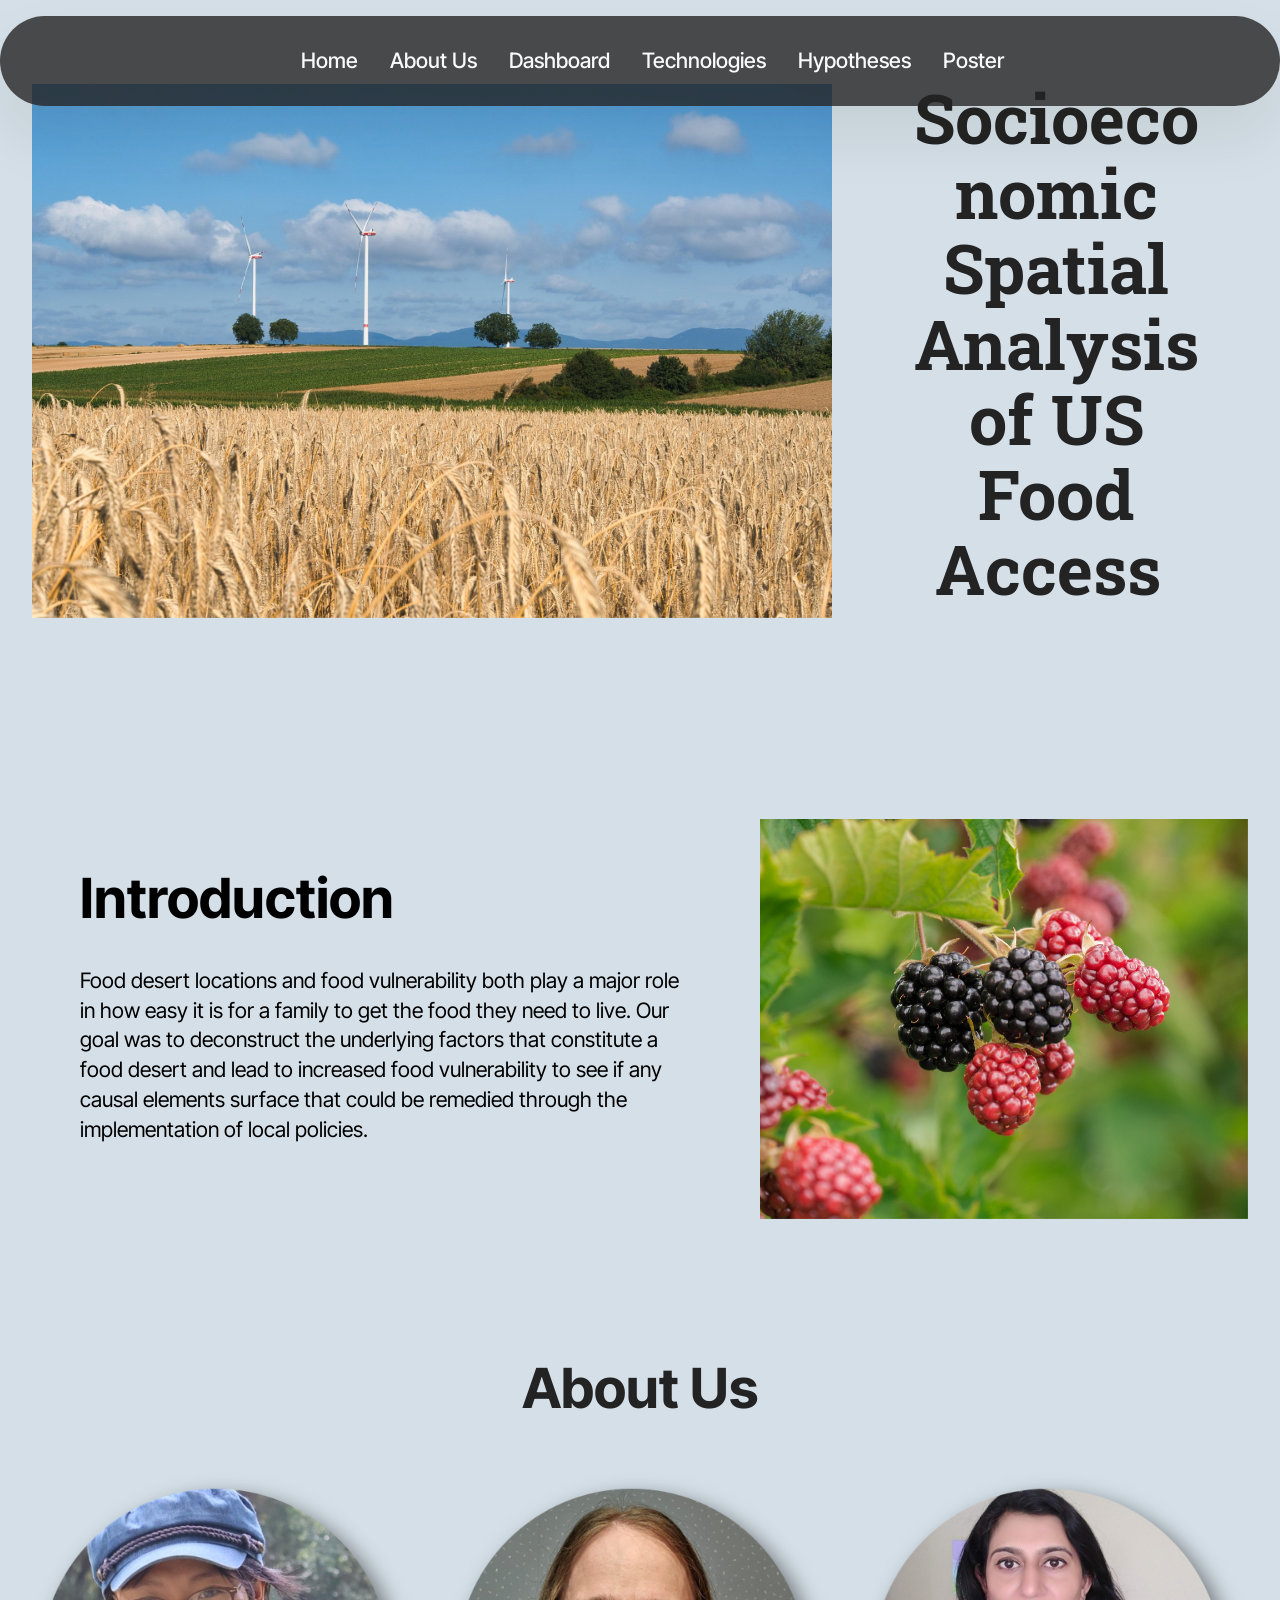
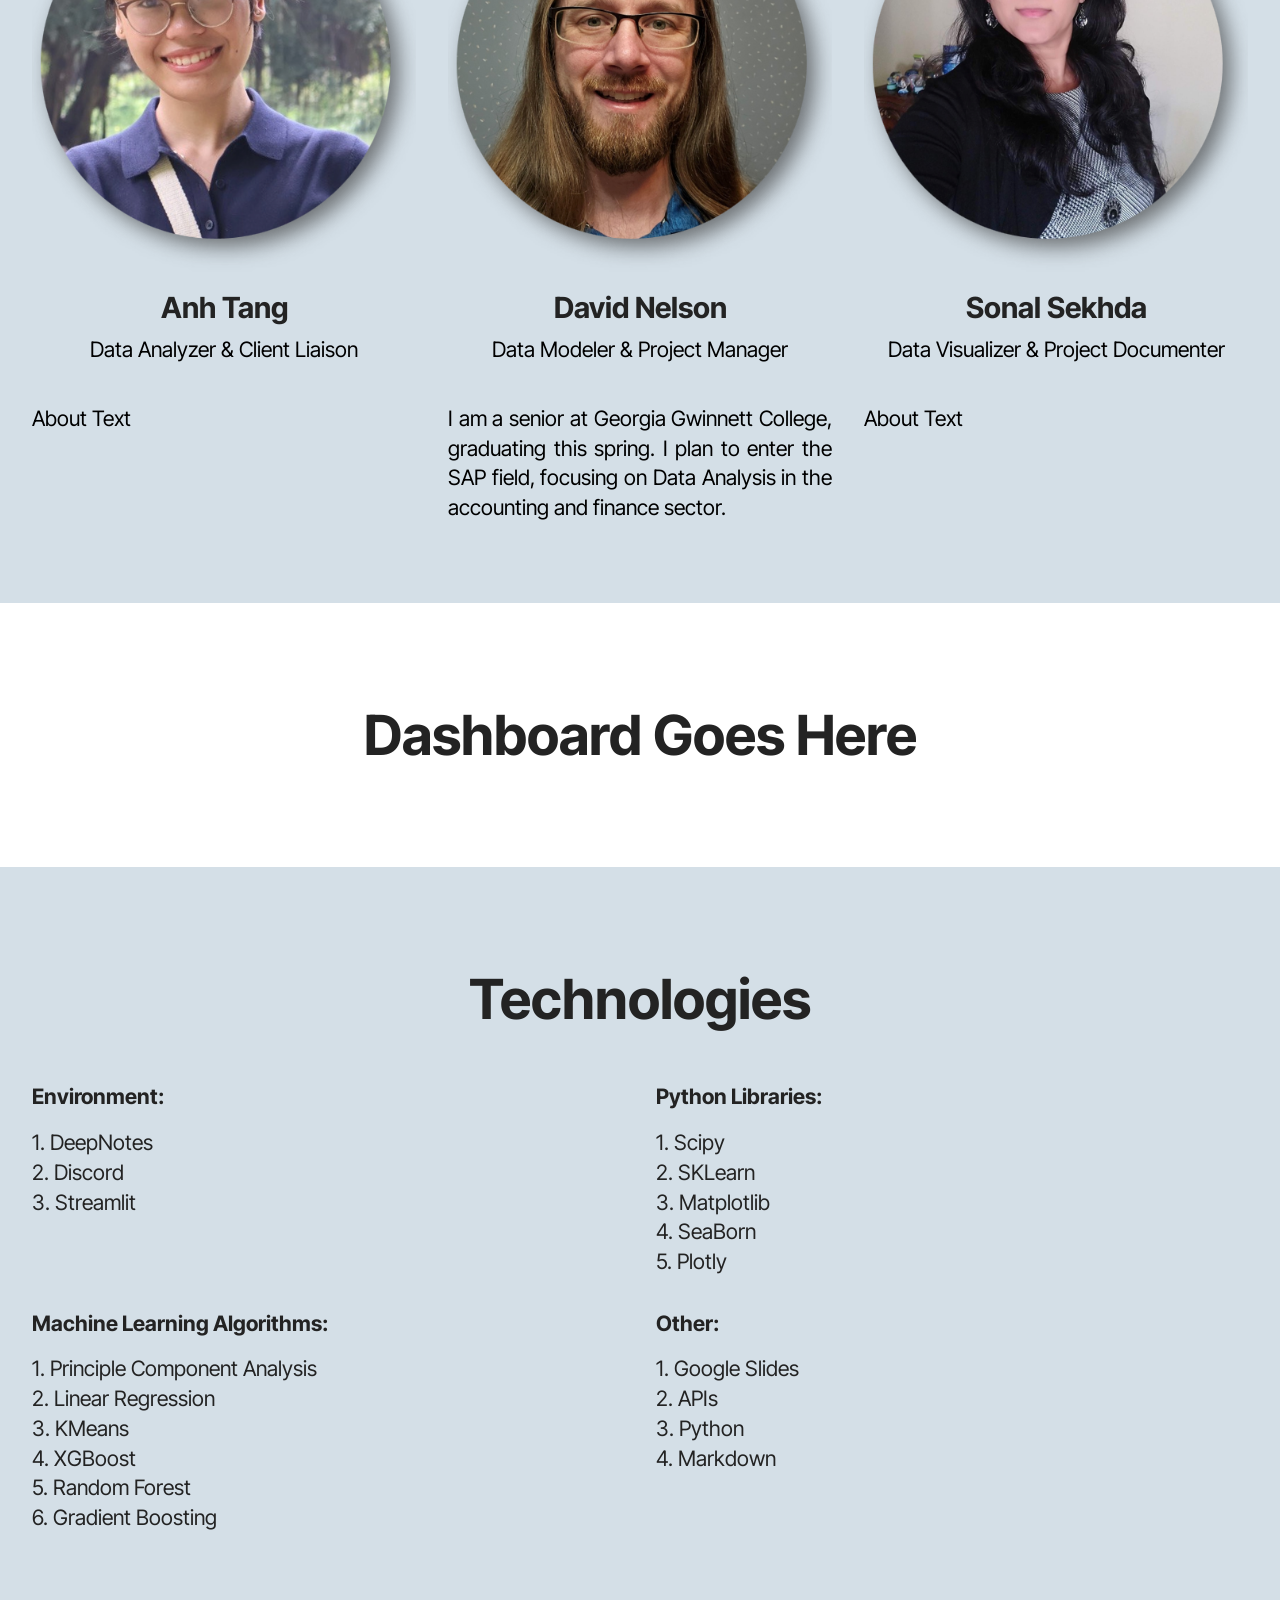
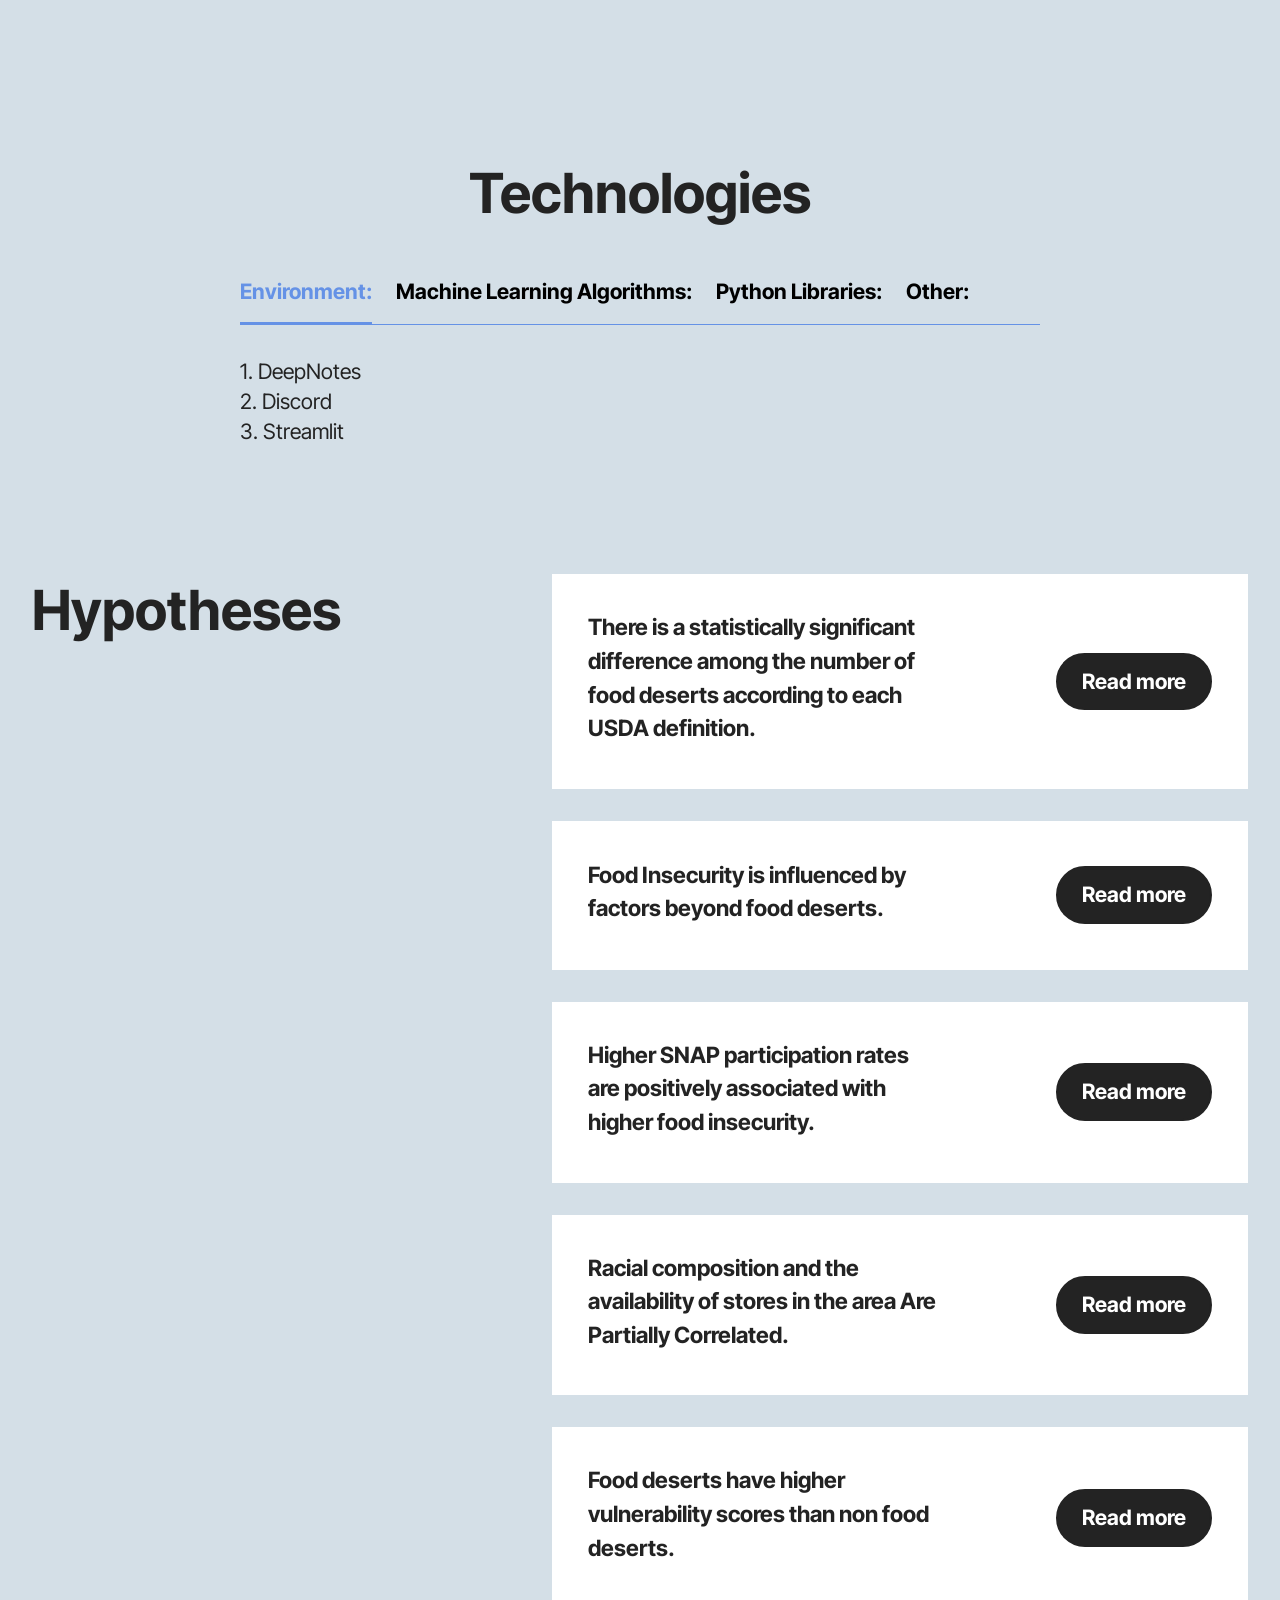
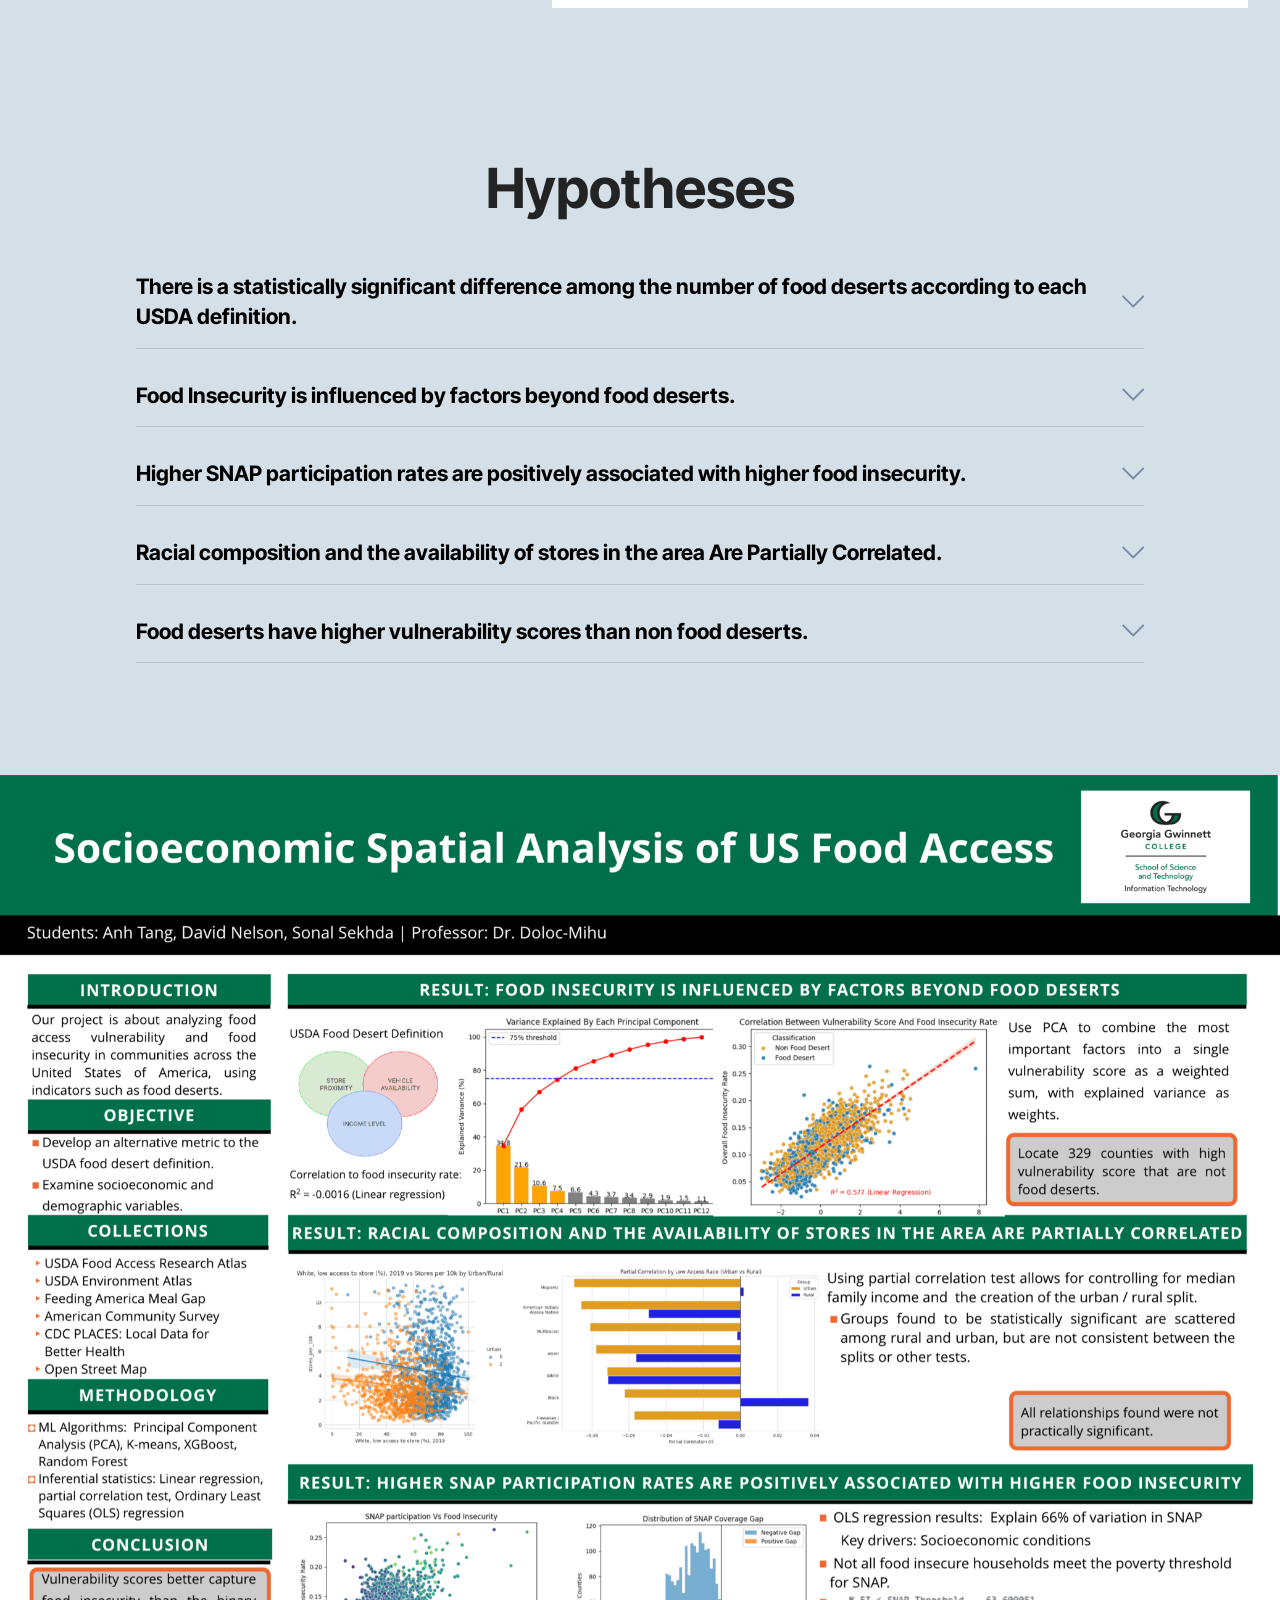
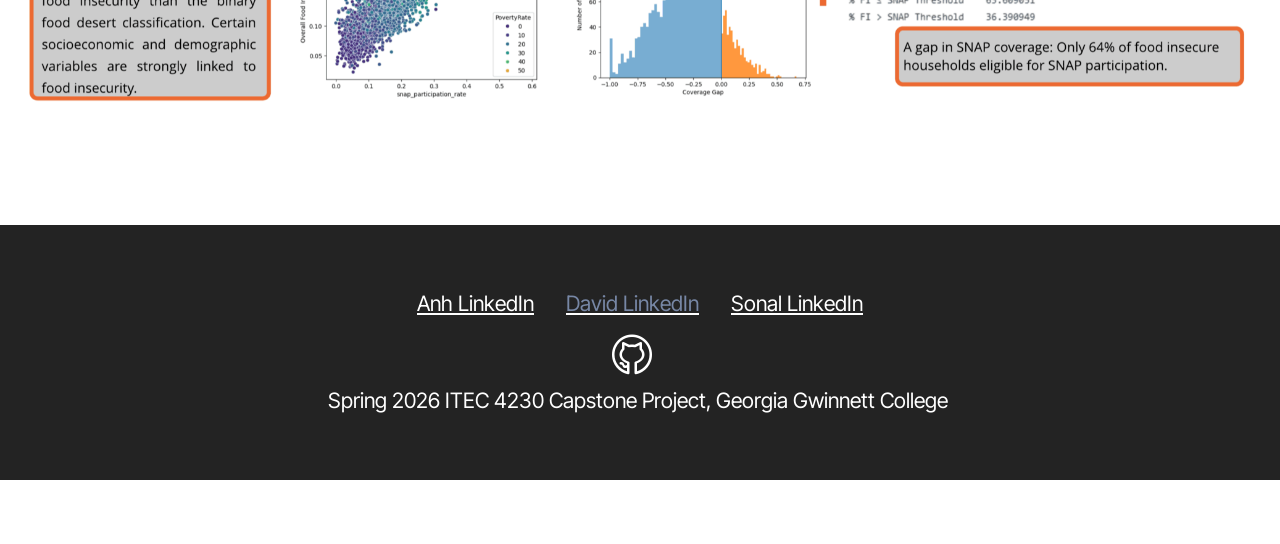
==== commit 7fb307d5: "Add files via upload Updated the webpage from demo to version 1" ====
--- a/docs/index.html
+++ b/docs/index.html
@@ -6,18 +6,23 @@
   <meta http-equiv="X-UA-Compatible" content="IE=edge">
   <meta name="generator" content="Mobirise v6.1.12, mobirise.com">
   <meta name="viewport" content="width=device-width, initial-scale=1, minimum-scale=1">
-  <link rel="shortcut icon" href="assets/images/shop3.jpg" type="image/x-icon">
+  <link rel="shortcut icon" href="assets/images/logo.png" type="image/x-icon">
   <meta name="description" content="">
   
   
   <title>Home</title>
+  <link rel="stylesheet" href="assets/web/assets/mobirise-icons2/mobirise2.css">
+  <link rel="stylesheet" href="assets/web/assets/mobirise-icons/mobirise-icons.css">
+  <link rel="stylesheet" href="assets/web/assets/mobirise-icons-bold/mobirise-icons-bold.css">
   <link rel="stylesheet" href="assets/bootstrap/css/bootstrap.min.css">
-  <link rel="stylesheet" href="assets/socicon/css/styles.css">
+  <link rel="stylesheet" href="assets/animatecss/animate.css">
   <link rel="stylesheet" href="assets/dropdown/css/style.css">
   <link rel="stylesheet" href="assets/theme/css/style.css">
-  <link rel="preload" href="https://fonts.googleapis.com/css2?family=Inter+Tight:wght@400;700&display=swap&display=swap" as="style" onload="this.onload=null;this.rel='stylesheet'">
-  <noscript><link rel="stylesheet" href="https://fonts.googleapis.com/css2?family=Inter+Tight:wght@400;700&display=swap&display=swap"></noscript>
-  <link rel="preload" as="style" href="assets/mobirise/css/mbr-additional.css?v=eO94YC"><link rel="stylesheet" href="assets/mobirise/css/mbr-additional.css?v=eO94YC" type="text/css">
+  <link rel="preload" href="https://fonts.googleapis.com/css?family=Roboto+Slab:100,200,300,400,500,600,700,800,900&display=swap" as="style" onload="this.onload=null;this.rel='stylesheet'">
+  <noscript><link rel="stylesheet" href="https://fonts.googleapis.com/css?family=Roboto+Slab:100,200,300,400,500,600,700,800,900&display=swap"></noscript>
+  <link rel="preload" href="https://fonts.googleapis.com/css?family=Inter+Tight:100,200,300,400,500,600,700,800,900,100i,200i,300i,400i,500i,600i,700i,800i,900i&display=swap" as="style" onload="this.onload=null;this.rel='stylesheet'">
+  <noscript><link rel="stylesheet" href="https://fonts.googleapis.com/css?family=Inter+Tight:100,200,300,400,500,600,700,800,900,100i,200i,300i,400i,500i,600i,700i,800i,900i&display=swap"></noscript>
+  <link rel="preload" as="style" href="assets/mobirise/css/mbr-additional.css?v=T6ZHP7"><link rel="stylesheet" href="assets/mobirise/css/mbr-additional.css?v=T6ZHP7" type="text/css">
 
   
   
@@ -25,18 +30,14 @@
 </head>
 <body>
   
-  <section data-bs-version="5.1" class="menu menu5 cid-vgeD3M16Cp" once="menu" id="menu05-6">
+  <section data-bs-version="5.1" class="menu menu1 cid-vgHZ4jY2QE" once="menu" id="menu01-9">
 	
 
 	<nav class="navbar navbar-dropdown navbar-fixed-top navbar-expand-lg">
 		<div class="container">
 			<div class="navbar-brand">
-				<span class="navbar-logo">
-					<a href="https://mobiri.se">
-						<img src="assets/images/shop3.jpg" alt="Mobirise Website Builder" style="height: 4.3rem;">
-					</a>
-				</span>
-				<span class="navbar-caption-wrap"><a class="navbar-caption text-black display-4" href="https://mobiri.se">Mobirise</a></span>
+				
+				
 			</div>
 			<button class="navbar-toggler" type="button" data-toggle="collapse" data-bs-toggle="collapse" data-target="#navbarSupportedContent" data-bs-target="#navbarSupportedContent" aria-controls="navbarNavAltMarkup" aria-expanded="false" aria-label="Toggle navigation">
 				<div class="hamburger">
@@ -47,150 +48,552 @@
 				</div>
 			</button>
 			<div class="collapse navbar-collapse" id="navbarSupportedContent">
-				<ul class="navbar-nav nav-dropdown" data-app-modern-menu="true"><li class="nav-item">
-						<a class="nav-link link text-black display-4" href="https://mobiri.se">About</a>
-					</li><li class="nav-item dropdown"><a class="nav-link link text-black dropdown-toggle display-4" href="https://mobiri.se" data-toggle="dropdown-submenu" data-bs-toggle="dropdown" data-bs-auto-close="outside">About</a><div class="dropdown-menu" data-bs-popper="none" aria-labelledby="dropdown-835"><a class="text-black dropdown-item display-4" href="https://mobiri.se">New Item</a></div></li>
-					<li class="nav-item">
-						<a class="nav-link link text-black display-4" href="https://mobiri.se" aria-expanded="false">Services</a>
+				<ul class="navbar-nav nav-dropdown nav-right navbar-nav-top-padding" data-app-modern-menu="true"><li class="nav-item">
+						<a class="nav-link link text-white text-primary display-4" href="index.html#top">Home</a>
 					</li>
 					<li class="nav-item">
-						<a class="nav-link link text-black display-4" href="https://mobiri.se">Contacts</a>
-					</li></ul>
-				<div class="navbar-buttons mbr-section-btn">
-					<a class="btn btn-primary display-4" href="https://mobiri.se"> Start Now!</a>
-				</div>
+						<a class="nav-link link text-white display-4" href="index.html#people03-k" aria-expanded="false">About Us</a>
+					</li>
+					<li class="nav-item">
+						<a class="nav-link link text-white display-4" href="https://mobiri.se">Dashboard</a>
+					</li><li class="nav-item"><a class="nav-link link text-white display-4" href="index.html#features033-r">Technologies</a></li><li class="nav-item"><a class="nav-link link text-white display-4" href="index.html#people01-a">Hypotheses</a></li><li class="nav-item"><a class="nav-link link text-white text-primary display-4" href="index.html#image04-1f">Poster</a></li></ul>
+				
+				
 			</div>
 		</div>
 	</nav>
 </section>
 
-<section data-bs-version="5.1" class="header19 cid-vgeBH131Uy mbr-fullscreen" id="header19-2">
-  
-
-  
-  
+<section data-bs-version="5.1" class="header11 cid-vgSZe4JQK2" id="header11-y">
+
+    
+
+    
+    
+
+    <div class="container-fluid">
+        <div class="row justify-content-center">
+            <div class="col-12 col-md-8 image-wrapper">
+                <img class="w-100" src="assets/images/mbr-7.jpg" alt="Mobirise Website Builder">
+            </div>
+            <div class="col-12 col-md">
+                <div class="text-wrapper text-center">
+                    <h1 class="mbr-section-title mbr-fonts-style mb-3 display-1"><strong>Socioeconomic Spatial Analysis of US Food Access&nbsp;</strong></h1>
+                    
+                    
+                </div>
+            </div>
+        </div>
+    </div>
+</section>
+
+<section data-bs-version="5.1" class="start article05 cid-vgI6yWr86Y" id="article05-f">
+  
+
+  
+  
+
+  <div class="container">
+    <div class="row justify-content-center align-items-center">
+      <div class="col-12">
+        <div class="card-wrapper">
+          <div class="row">
+            <div class="col-12 col-md-12 col-lg-5 image-wrapper">
+              <img class="w-100" src="assets/images/mbr-9.jpg" alt="Mobirise Website Builder">
+            </div>
+            <div class="col-12 col-lg col-md-12">
+              <div class="text-wrapper align-left">
+                <h1 class="mbr-section-title mbr-fonts-style mb-4 display-2">
+                  <strong>Introduction</strong></h1>
+                <p class="mbr-text mbr-fonts-style mb-4 display-7">
+                  Food desert locations and food vulnerability both play a major role in how easy it is for a family to get the food they need to live. Our goal was to deconstruct the underlying factors that constitute a food desert and lead to increased food vulnerability to see if any causal elements surface that could be remedied through the implementation of local policies. <br>
+                </p>
+                
+              </div>
+            </div>
+          </div>
+        </div>
+      </div>
+    </div>
+  </div>
+</section>
+
+<section data-bs-version="5.1" class="people03 cid-vgI9QtdBQG" id="people03-k">
+	
+	
+	<div class="container">
+		<div class="row justify-content-center">
+			<div class="col-12 content-head">
+				<div class="mbr-section-head mb-5">
+					<h4 class="mbr-section-title mbr-fonts-style align-center mb-0 display-2">
+						<strong>About Us</strong></h4>
+					
+				</div>
+			</div>
+		</div>
+		<div class="row">
+			<div class="item features-image col-12 col-md-6 col-lg-4">
+				<div class="item-wrapper">
+					<div class="item-img mb-3">
+						<img src="assets/images/anh.png" alt="Anh Tang" title="">
+					</div>
+					<div class="item-content align-left">
+						<h5 class="item-title mbr-fonts-style display-5"><strong>Anh Tang</strong></h5>
+						<h6 class="item-subtitle mbr-fonts-style mb-3 display-7">Data Analyzer &amp; Client Liaison<br><br></h6>
+						<p class="mbr-text mbr-fonts-style mt-3 display-7">About Text</p>
+					</div>
+					
+				</div>
+			</div>
+			<div class="item features-image col-12 col-md-6 col-lg-4">
+				<div class="item-wrapper">
+					<div class="item-img mb-3">
+						<img src="assets/images/david.png" alt="David Nelson" title="">
+					</div>
+					<div class="item-content align-left">
+						<h5 class="item-title mbr-fonts-style display-5"><strong>David Nelson</strong></h5>
+						<h6 class="item-subtitle mbr-fonts-style mb-3 display-7">Data Modeler &amp; Project Manager<br><br></h6>
+						<p class="mbr-text mbr-fonts-style mt-3 display-7">I am a senior at Georgia Gwinnett College, graduating this spring. I plan to enter the SAP field, focusing on Data Analysis in the accounting and finance sector. </p>
+					</div>
+					
+				</div>
+			</div>
+			<div class="item features-image col-12 col-md-6 col-lg-4">
+				<div class="item-wrapper">
+					<div class="item-img mb-3">
+						<img src="assets/images/sonel.png" alt="Sonal Sekhda" title="">
+					</div>
+					<div class="item-content align-left">
+						<h5 class="item-title mbr-fonts-style display-5"><strong>Sonal Sekhda</strong></h5>
+						<h6 class="item-subtitle mbr-fonts-style mb-3 display-7">Data Visualizer &amp; Project Documenter<br><br></h6>
+						<p class="mbr-text mbr-fonts-style mt-3 display-7">
+							About Text<br>
+						</p>
+					</div>
+					
+				</div>
+			</div>
+		</div>
+	</div>
+</section>
+
+<section data-bs-version="5.1" class="article11 cid-vgSOwJjyzM" id="article11-s">
+    
+
+    
+    
+    <div class="container">
+        <div class="row justify-content-center">
+            <div class="title col-md-12 col-lg-10">
+                <h3 class="mbr-section-title mbr-fonts-style align-center mt-0 mb-0 display-2">
+                <strong>Dashboard Goes Here</strong></h3>
+                
+                
+            </div>
+        </div>
+    </div>
+</section>
+
+<section data-bs-version="5.1" class="features033 cid-vgSGErJqQx" id="features033-r">
+	
+
+	
+	
+	<div class="container">
+		<div class="row justify-content-center">
+			<div class="col-12 content-head">
+				<div class="mbr-section-head mb-5">
+					<h4 class="mbr-section-title mbr-fonts-style align-center mb-0 display-2">
+						<strong>Technologies</strong></h4>
+					
+				</div>
+			</div>
+		</div>
+		<div class="row justify-content-center">
+			<div class="item features-without-image col-12 col-lg-6 active">
+				<div class="item-wrapper">
+					
+					<div class="card-box">
+						<h4 class="card-title mbr-fonts-style mb-0 display-7">
+							<strong>Environment:</strong></h4>
+						<h5 class="card-text mbr-fonts-style mt-3 display-7">
+							<div>1. DeepNotes</div><div>2. Discord</div>3. Streamlit<br><div><br></div>
+						</h5>
+					</div>
+				</div>
+			</div>
+			<div class="item features-without-image col-12 col-lg-6">
+				<div class="item-wrapper">
+					
+					<div class="card-box">
+						<h4 class="card-title mbr-fonts-style mb-0 display-7">
+							<strong>Python&nbsp;Libraries:</strong></h4>
+						<h5 class="card-text mbr-fonts-style mt-3 display-7">
+							1. Scipy<br>2. SKLearn<br>3. Matplotlib<br>4. SeaBorn<br>5. Plotly</h5>
+					</div>
+				</div>
+			</div>
+			<div class="item features-without-image col-12 col-lg-6">
+				<div class="item-wrapper">
+					
+					<div class="card-box">
+						<h4 class="card-title mbr-fonts-style mb-0 display-7">
+							<strong>Machine Learning&nbsp;Algorithms:</strong></h4>
+						<h5 class="card-text mbr-fonts-style mt-3 display-7">
+							1. Principle Component Analysis<br>2. Linear Regression<br>3. KMeans<br>4. XGBoost<br>5. Random Forest<br>6. Gradient Boosting</h5>
+					</div>
+				</div>
+			</div>
+			<div class="item features-without-image col-12 col-lg-6">
+				<div class="item-wrapper">
+					
+					<div class="card-box">
+						<h4 class="card-title mbr-fonts-style mb-0 display-7">
+							<strong>Other:</strong></h4>
+						<h5 class="card-text mbr-fonts-style mt-3 display-7">
+							1. Google Slides<br>2. APIs<br>3. Python<br>4. Markdown</h5>
+					</div>
+				</div>
+			</div>
+			
+			
+
+			
+			
+			
+		</div>
+	</div>
+</section>
+
+<section data-bs-version="5.1" class="tabs content18 cid-vgT50v0sKL" id="tabs1-18">
+
+    
+
+    
+    
+    <div class="container">
+        <div class="row justify-content-center">
+            <div class="col-12 col-md-8">
+                <h3 class="mbr-section-title mb-0 mbr-fonts-style display-2">
+                    <strong>Technologies</strong></h3>
+                
+            </div>
+        </div>
+        <div class="row justify-content-center mt-4">
+            <div class="col-12 col-md-8">
+                <ul class="nav nav-tabs mb-4" role="tablist">
+                    <li class="nav-item first mbr-fonts-style"><a class="nav-link mbr-fonts-style show active display-7" role="tab" data-toggle="tab" data-bs-toggle="tab" href="#tabs1-18_tab0" aria-selected="true"><strong>Environment:</strong></a></li>
+                    <li class="nav-item"><a class="nav-link mbr-fonts-style active display-7" role="tab" data-toggle="tab" data-bs-toggle="tab" href="#tabs1-18_tab1" aria-selected="true"><strong>Machine Learning Algorithms:</strong></a></li>
+                    <li class="nav-item"><a class="nav-link mbr-fonts-style active display-7" role="tab" data-toggle="tab" data-bs-toggle="tab" href="#tabs1-18_tab2" aria-selected="true"><strong>Python Libraries:</strong></a></li>
+                    <li class="nav-item"><a class="nav-link mbr-fonts-style active display-7" role="tab" data-toggle="tab" data-bs-toggle="tab" href="#tabs1-18_tab3" aria-selected="true"><strong>Other:</strong></a></li>
+                    
+                    
+                </ul>
+                <div class="tab-content">
+                    <div id="tab1" class="tab-pane in active" role="tabpanel">
+                        <div class="row">
+                            <div class="col-md-12">
+                                <p class="mbr-text mbr-fonts-style display-7">1. DeepNotes
+<br>2. Discord
+<br>3. Streamlit</p>
+                            </div>
+                        </div>
+                    </div>
+                    <div id="tab2" class="tab-pane" role="tabpanel">
+                        <div class="row">
+                            <div class="col-md-12">
+                                <p class="mbr-text mbr-fonts-style display-7">1. Principle Component Analysis
+<br>2. Linear Regression
+<br>3. KMeans
+<br>4. XGBoost
+<br>5. Random Forest
+<br>6. Gradient Boosting</p>
+                            </div>
+                        </div>
+                    </div>
+                    <div id="tab3" class="tab-pane" role="tabpanel">
+                        <div class="row">
+                            <div class="col-md-12">
+                                <p class="mbr-text mbr-fonts-style display-7">1. Scipy
+<br>2. SKLearn
+<br>3. Matplotlib
+<br>4. SeaBorn
+<br>5. Plotly</p>
+                            </div>
+                        </div>
+                    </div>
+                    <div id="tab4" class="tab-pane" role="tabpanel">
+                        <div class="row">
+                            <div class="col-md-12">
+                                <p class="mbr-text mbr-fonts-style display-7">1. Google Slides
+<br>2. APIs
+<br>3. Python
+<br>4. Markdown</p>
+                            </div>
+                        </div>
+                    </div>
+                    
+                    
+                </div>
+            </div>
+        </div>
+    </div>
+</section>
+
+<section data-bs-version="5.1" class="people01 cid-vgI1gvLlxR" id="people01-a">
+  
+
+  
+
   <div class="container">
     <div class="row">
-      <div class="content-wrap col-12 col-md-8">
-        <h1 class="mbr-section-title mbr-fonts-style mb-4 display-1">
-          <strong>Experience the future</strong>
-        </h1>
-        <p class="mbr-fonts-style mbr-text mb-4 display-7">
-          Stay ahead with our cutting-edge software. Give it a try today and step into a future filled with innovation,
-          making your tasks easier and more enjoyable.
-        </p>
-        <div class="mbr-section-btn">
-          <a class="btn btn-warning display-7" href="https://mobiri.se">
-            Download Software
-          </a>
-        </div>
-        <p class="mbr-fonts-style mbr-description mt-4 display-7">
-          Compatible with Windows and macOS.
-        </p>
+      <div class="col-lg-5 mb-5">
+        <h3 class="mbr-section-maintitle mbr-fonts-style mb-4 display-2"><strong>Hypotheses</strong></h3>
+        
+
+        
       </div>
+
+      <div class="col-lg-7">
+        
+        <div class="item features-without-image active">
+          <div class="item-wrapper">
+            <div class="row align-items-center">
+              <div class="col-md-7">
+                <div class="align-left">
+                  <h1 class="mbr-section-title mbr-fonts-style mb-2 hypothesis"><strong>There is a statistically significant difference among the number of food deserts according to each USDA definition.</strong></h1>
+                  
+                  
+                </div>
+              </div>
+
+              <div class="col-md-5">
+                <div class="mbr-section-btn align-right"><a class="btn btn-black display-7" href="https://mobiri.se"><strong>Read
+                      more</strong></a></div>
+              </div>
+            </div>
+          </div>
+        </div><div class="item features-without-image">
+          <div class="item-wrapper">
+            <div class="row align-items-center">
+              <div class="col-md-7">
+                <div class="align-left">
+                  <h1 class="mbr-section-title mbr-fonts-style mb-2 hypothesis"><strong>Food Insecurity is influenced by factors beyond food deserts.</strong></h1>
+                  
+                  
+                </div>
+              </div>
+
+              <div class="col-md-5">
+                <div class="mbr-section-btn align-right">
+                  <a class="btn btn-black display-7" href="https://mobiri.se"><strong>Read
+                      more</strong></a>
+                </div>
+              </div>
+            </div>
+          </div>
+        </div>
+        <div class="item features-without-image">
+          <div class="item-wrapper">
+            <div class="row align-items-center">
+              <div class="col-md-7">
+                <div class="align-left">
+                  <h1 class="mbr-section-title mbr-fonts-style mb-2 hypothesis"><strong>Higher SNAP participation rates are positively associated with higher food insecurity.</strong></h1>
+                  
+                  
+                </div>
+              </div>
+
+              <div class="col-md-5">
+                <div class="mbr-section-btn align-right">
+                  <a class="btn btn-black display-7" href="https://mobiri.se"><strong>Read
+                      more</strong></a>
+                </div>
+              </div>
+            </div>
+          </div>
+        </div><div class="item features-without-image">
+          <div class="item-wrapper">
+            <div class="row align-items-center">
+              <div class="col-md-7">
+                <div class="align-left">
+                  <h1 class="mbr-section-title mbr-fonts-style mb-2 hypothesis"><strong>Racial composition and the availability of stores in the area Are Partially Correlated.</strong></h1>
+                  
+                  
+                </div>
+              </div>
+
+              <div class="col-md-5">
+                <div class="mbr-section-btn align-right"><a class="btn btn-black display-7" href="page1.html#menu01-1g"><strong>Read
+                      more</strong></a></div>
+              </div>
+            </div>
+          </div>
+        </div><div class="item features-without-image">
+          <div class="item-wrapper">
+            <div class="row align-items-center">
+              <div class="col-md-7">
+                <div class="align-left">
+                  <h1 class="mbr-section-title mbr-fonts-style mb-2 hypothesis"><strong>Food deserts have higher vulnerability scores than non food deserts.</strong></h1>
+                  
+                  
+                </div>
+              </div>
+
+              <div class="col-md-5">
+                <div class="mbr-section-btn align-right">
+                  <a class="btn btn-black display-7" href="https://mobiri.se"><strong>Read
+                      more</strong></a>
+                </div>
+              </div>
+            </div>
+          </div>
+        </div>
+      </div>
     </div>
   </div>
 </section>
 
-<section data-bs-version="5.1" class="gallery05 cid-vgeNjB43Nn" id="gallery05-7">
+<section data-bs-version="5.1" class="content16 cid-vgT5TBttHd" id="content16-1a">
+
     
 
     
     
     <div class="container">
         <div class="row justify-content-center">
-            <div class="col-md-12 content-head mb-5">
-                <h1 class="mbr-section-title mbr-fonts-style mb-0 display-2">
-                    <strong>Gallery with fixed layout</strong>
-                </h1>
-                
-            </div>
-        </div>
-        <div class="row justify-content-center  blockContent">
-            <div class="col-12 col-lg-6">
-                <div class="row">
-                    <div class="col-xs-12 col-sm-12 col-md-6 col-lg-6 active">
-                        <div class="item-wrapper">
-                            <div class="item-img">
-                                <img src="assets/images/team2.jpg" alt="Mobirise Website Builder" title="" data-slide-to="0" data-bs-slide-to="0" class="smallImage">
-                            </div>
-
-                        </div>
-                    </div>
-                    <div class="col-md-6 col-xs-12 col-sm-12 col-lg-6">
-                        <div class="item-wrapper">
-                            <div class="item-img">
-                                <img src="assets/images/team4.jpg" alt="Mobirise Website Builder" title="" data-slide-to="1" data-bs-slide-to="1" class="smallImage">
-                            </div>
-
-                        </div>
-                    </div>
-                    <div class="col-xs-12 col-sm-12 col-md-6 col-lg-6">
-                        <div class="item-wrapper">
-                            <div class="item-img">
-                                <img src="assets/images/team6.jpg" alt="Mobirise Website Builder" title="" data-slide-to="2" data-bs-slide-to="2" class="smallImage">
-                            </div>
-                        </div>
-                    </div>
-                    <div class="col-xs-12 col-sm-12 col-md-6 col-lg-6">
-                        <div class="item-wrapper">
-                            <div class="item-img">
-                                <img src="assets/images/team3.jpg" alt="Mobirise Website Builder" title="" data-slide-to="3" data-bs-slide-to="3" class="smallImage">
-                            </div>
-                        </div>
-                    </div>
-                </div>
-            </div>
-            <div class="col-12 col-lg-6">
-                <div class="item-wrapper">
-                    <div class="item-img ">
-                        <img class="w-100 largeImage" src="assets/images/team5.jpg" alt="Mobirise Website Builder" data-slide-to="3" data-bs-slide-to="3">
-                    </div>
-
-                </div>
-            </div>
-        </div>
-    </div>
-</section>
-
-<section data-bs-version="5.1" class="social4 cid-vgeBXro9L7" id="social04-3">
-    
-    
+            <div class="col-12 col-md-10">
+                <div class="mbr-section-head align-center mb-4">
+                    <h3 class="mbr-section-title mb-0 mbr-fonts-style display-2">
+                        <strong>Hypotheses</strong>
+                    </h3>
+                    
+                </div>
+                <div id="bootstrap-accordion_8" class="panel-group accordionStyles accordion" role="tablist" aria-multiselectable="true">
+                    <div class="card mb-3">
+                        <div class="card-header" role="tab" id="headingOne">
+                            <a role="button" class="panel-title collapsed" data-toggle="collapse" data-bs-toggle="collapse" data-core="" href="#collapse1_8" aria-expanded="false" aria-controls="collapse1">
+                                <h6 class="panel-title-edit mbr-fonts-style mb-0 display-7"><strong>There is a statistically significant difference among the number of food deserts according to each USDA definition.</strong></h6>
+                                <span class="sign mbr-iconfont mbri-arrow-down"></span>
+                            </a>
+                        </div>
+                        <div id="collapse1_8" class="panel-collapse noScroll collapse" role="tabpanel" aria-labelledby="headingOne" data-parent="#accordion" data-bs-parent="#bootstrap-accordion_8">
+                            <div class="panel-body">
+                                <p class="mbr-fonts-style panel-text display-4">Text</p>
+                            </div>
+                        </div>
+                    </div>
+                    <div class="card mb-3">
+                        <div class="card-header" role="tab" id="headingOne">
+                            <a role="button" class="panel-title collapsed" data-toggle="collapse" data-bs-toggle="collapse" data-core="" href="#collapse2_8" aria-expanded="false" aria-controls="collapse2">
+                                <h6 class="panel-title-edit mbr-fonts-style mb-0 display-7"><strong>Food Insecurity is influenced by factors beyond food deserts.</strong></h6>
+                                <span class="sign mbr-iconfont mbri-arrow-down"></span>
+                            </a>
+                        </div>
+                        <div id="collapse2_8" class="panel-collapse noScroll collapse" role="tabpanel" aria-labelledby="headingOne" data-parent="#accordion" data-bs-parent="#bootstrap-accordion_8">
+                            <div class="panel-body">
+                                <p class="mbr-fonts-style panel-text display-4">
+                                    Text</p>
+                            </div>
+                        </div>
+                    </div>
+                    <div class="card mb-3">
+                        <div class="card-header" role="tab" id="headingOne">
+                            <a role="button" class="panel-title collapsed" data-toggle="collapse" data-bs-toggle="collapse" data-core="" href="#collapse3_8" aria-expanded="false" aria-controls="collapse3">
+                                <h6 class="panel-title-edit mbr-fonts-style mb-0 display-7"><strong>Higher SNAP participation rates are positively associated with higher food insecurity.</strong></h6>
+                                <span class="sign mbr-iconfont mbri-arrow-down"></span>
+                            </a>
+                        </div>
+                        <div id="collapse3_8" class="panel-collapse noScroll collapse" role="tabpanel" aria-labelledby="headingOne" data-parent="#accordion" data-bs-parent="#bootstrap-accordion_8">
+                            <div class="panel-body">
+                                <p class="mbr-fonts-style panel-text display-4">Text&nbsp; &nbsp; &nbsp; &nbsp; &nbsp; &nbsp; &nbsp; &nbsp; &nbsp; &nbsp; &nbsp; &nbsp; &nbsp; &nbsp; &nbsp; &nbsp; &nbsp; &nbsp; &nbsp; &nbsp; &nbsp; &nbsp; &nbsp; &nbsp; &nbsp; &nbsp; &nbsp; &nbsp; &nbsp; &nbsp; &nbsp; &nbsp; &nbsp; &nbsp; &nbsp; &nbsp; &nbsp; &nbsp; &nbsp; &nbsp; &nbsp; &nbsp; &nbsp; &nbsp; &nbsp; &nbsp; &nbsp; &nbsp; &nbsp; &nbsp; &nbsp; &nbsp; &nbsp; &nbsp; &nbsp; &nbsp; &nbsp; &nbsp; &nbsp; &nbsp; &nbsp; &nbsp; &nbsp; &nbsp; &nbsp; &nbsp; &nbsp; &nbsp; &nbsp; &nbsp; &nbsp; &nbsp; &nbsp; &nbsp; &nbsp; &nbsp; &nbsp; &nbsp; &nbsp; &nbsp; &nbsp; &nbsp; &nbsp; &nbsp; &nbsp; &nbsp;&nbsp;<a href="http://google.com" class="text-warning"><strong>Learn More</strong></a></p>
+                            </div>
+                        </div>
+                    </div>
+                    <div class="card mb-3">
+                        <div class="card-header" role="tab" id="headingOne">
+                            <a role="button" class="panel-title collapsed" data-toggle="collapse" data-bs-toggle="collapse" data-core="" href="#collapse4_8" aria-expanded="false" aria-controls="collapse4">
+                                <h6 class="panel-title-edit mbr-fonts-style mb-0 display-7"><strong>Racial composition and the availability of stores in the area Are Partially Correlated.</strong></h6>
+                                <span class="sign mbr-iconfont mbri-arrow-down"></span>
+                            </a>
+                        </div>
+                        <div id="collapse4_8" class="panel-collapse noScroll collapse" role="tabpanel" aria-labelledby="headingOne" data-parent="#accordion" data-bs-parent="#bootstrap-accordion_8">
+                            <div class="panel-body">
+                                <p class="mbr-fonts-style panel-text display-4">The USDA's Food Environment Atlas includes a section with data on food access at various levels, measured across different metrics. Using the different racial groups with low access to food listed here, each representing a percentage of their racial group's population in a county in conjunction with a dataset of supermarkets and grocery store locations sourced from Open Street Map, I aimed to identify if there was any relationship between the level of a race's low access population and the general access to grocery stores in a county.<br><br><strong><a href="page1.html#menu01-1g" class="text-warning text-primary"><b>Learn More</b></a></strong></p>
+                            </div>
+                        </div>
+                    </div>
+                    <div class="card mb-3">
+                        <div class="card-header" role="tab" id="headingOne">
+                            <a role="button" class="panel-title collapsed" data-toggle="collapse" data-bs-toggle="collapse" data-core="" href="#collapse5_8" aria-expanded="false" aria-controls="collapse5">
+                                <h6 class="panel-title-edit mbr-fonts-style mb-0 display-7"><strong>Food deserts have higher vulnerability scores than non food deserts.</strong></h6>
+                                <span class="sign mbr-iconfont mbri-arrow-down"></span>
+                            </a>
+                        </div>
+                        <div id="collapse5_8" class="panel-collapse noScroll collapse" role="tabpanel" aria-labelledby="headingOne" data-parent="#accordion" data-bs-parent="#bootstrap-accordion_8">
+                            <div class="panel-body">
+                                <p class="mbr-fonts-style panel-text display-4">
+                                    Text</p>
+                            </div>
+                        </div>
+                    </div>
+                    
+                </div>
+            </div>
+        </div>
+    </div>
+</section>
+
+<section data-bs-version="5.1" class="image03 cid-vgTiqw8buE" id="image04-1f">
+    
+
+    <div class="image-block m-auto">
+        <img src="assets/images/research-1-60-2074x1555.png" alt="Mobirise">
+        
+    </div>
+</section>
+
+<section data-bs-version="5.1" class="footer3 cid-vgT35dvvEi" once="footers" id="footer3-17">
+
+    
+
     
 
     <div class="container">
-        <div class="media-container-row">
-            <div class="col-12">
-                <h3 class="mbr-section-title align-center mb-5 mbr-fonts-style display-2">
-                    <strong>Follow us</strong>
-                </h3>
-                <div class="social-list align-center">
-                    <a class="iconfont-wrapper bg-facebook m-2 " target="_blank" href="https://mobiri.se">
-                        <span class="socicon-facebook socicon"></span>
-                    </a>
-                    <a class="iconfont-wrapper bg-twitter m-2" href="https://mobiri.se" target="_blank">
-                        <span class="socicon-twitter socicon"></span>
-                    </a>
-                    <a class="iconfont-wrapper bg-instagram m-2" href="https://mobiri.se" target="_blank">
-                        <span class="socicon-instagram socicon"></span>
-                    </a>
-                    
-                    
-                    
-                    
-                    
-                    <a class="iconfont-wrapper bg-tiktok m-2" href="https://mobiri.se" target="_blank">
-                        <span class="socicon-tiktok socicon"></span>
-                    </a>
-                    
-                    
-                </div>
-            </div>
-        </div>
-    </div>
-</section><section class="display-7" style="padding: 0;align-items: center;justify-content: center;flex-wrap: wrap;    align-content: center;display: flex;position: relative;height: 4rem;"><a href="https://mobiri.se/4659937" style="flex: 1 1;height: 4rem;position: absolute;width: 100%;z-index: 1;"><img alt="" style="height: 4rem;" src="[data-uri]"></a><p style="margin: 0;text-align: center;" class="display-7">&#8204;</p><a style="z-index:1" href="https://mobirise.com">Mobirise </a></section><script src="assets/bootstrap/js/bootstrap.bundle.min.js"></script>  <script src="assets/smoothscroll/smooth-scroll.js"></script>  <script src="assets/ytplayer/index.js"></script>  <script src="assets/dropdown/js/navbar-dropdown.js"></script>  <script src="assets/theme/js/script.js"></script>  
+        <div class="media-container-row align-center mbr-white">
+            <div class="row row-links">
+                <ul class="foot-menu">
+                    
+                    
+                    
+                    
+                    
+                <li class="foot-menu-item mbr-fonts-style display-7"><u>Anh LinkedIn</u></li><li class="foot-menu-item mbr-fonts-style display-7"><u><a href="https://www.linkedin.com/in/david-nelson-43a820298/" class="text-primary">David LinkedIn</a></u></li><li class="foot-menu-item mbr-fonts-style display-7"><u>Sonal LinkedIn</u></li></ul>
+            </div>
+            <div class="row social-row">
+                <div class="social-list align-right pb-2">
+                    
+                    
+                    
+                    
+                    
+                    
+                <div class="soc-item">
+                        <a href="https://github.com/GGC-DSA/SSA-Food" target="_blank">
+                            <span class="mbr-iconfont mbr-iconfont-social mbrib-github" style="font-size: 40px;"></span>
+                        </a>
+                    </div></div>
+            </div>
+            <div class="row row-copirayt">
+                <p class="mbr-text mb-0 mbr-fonts-style mbr-white align-center display-7">
+                    Spring 2026 ITEC 4230 Capstone Project, Georgia Gwinnett College&nbsp;</p>
+            </div>
+        </div>
+    </div>
+</section><section class="display-7" style="padding: 0;align-items: center;justify-content: center;flex-wrap: wrap;    align-content: center;display: flex;position: relative;height: 4rem;"><a href="https://mobiri.se/4659937" style="flex: 1 1;height: 4rem;position: absolute;width: 100%;z-index: 1;"><img alt="" style="height: 4rem;" src="[data-uri]"></a><p style="margin: 0;text-align: center;" class="display-7">&#8204;</p><a style="z-index:1" href="https://mobirise.com/offline-website-builder.html">Offline Website Creator</a></section><script src="assets/bootstrap/js/bootstrap.bundle.min.js"></script>  <script src="assets/smoothscroll/smooth-scroll.js"></script>  <script src="assets/ytplayer/index.js"></script>  <script src="assets/dropdown/js/navbar-dropdown.js"></script>  <script src="assets/mbr-tabs/mbr-tabs.js"></script>  <script src="assets/mbr-switch-arrow/mbr-switch-arrow.js"></script>  <script src="assets/theme/js/script.js"></script>  
   
   
  <div id="scrollToTop" class="scrollToTop mbr-arrow-up"><a style="text-align: center;"><i class="mbr-arrow-up-icon mbr-arrow-up-icon-cm cm-icon cm-icon-smallarrow-up"></i></a></div>
+    <input name="animation" type="hidden">
   </body>
 </html>
--- a/docs/assets/web/assets/mobirise-icons2/mobirise2.css
+++ b/docs/assets/web/assets/mobirise-icons2/mobirise2.css
@@ -0,0 +1,499 @@
+@font-face {
+  font-family: 'Moririse2';
+  font-display: swap;
+  src:  url('mobirise2.eot?f2bix4');
+  src:  url('mobirise2.eot?f2bix4#iefix') format('embedded-opentype'),
+    url('mobirise2.woff2?f2bix4') format('woff2'),
+    url('mobirise2.woff?f2bix4') format('woff'),
+    url('mobirise2.ttf?f2bix4') format('truetype'),
+    url('mobirise2.svg?f2bix4#mobirise2') format('svg');
+  font-weight: normal;
+  font-style: normal;
+}
+
+[class^="mobi-"], [class*=" mobi-"] {
+  /* use !important to prevent issues with browser extensions that change fonts */
+  font-family: 'Moririse2' !important;
+  speak: none;
+  font-style: normal;
+  font-weight: normal;
+  font-variant: normal;
+  text-transform: none;
+  line-height: 1;
+
+  /* Better Font Rendering =========== */
+  -webkit-font-smoothing: antialiased;
+  -moz-osx-font-smoothing: grayscale;
+}
+
+.mobi-mbri-add-submenu:before {
+  content: "\e900";
+}
+.mobi-mbri-alert:before {
+  content: "\e901";
+}
+.mobi-mbri-align-center:before {
+  content: "\e902";
+}
+.mobi-mbri-align-justify:before {
+  content: "\e903";
+}
+.mobi-mbri-align-left:before {
+  content: "\e904";
+}
+.mobi-mbri-align-right:before {
+  content: "\e905";
+}
+.mobi-mbri-android:before {
+  content: "\e906";
+}
+.mobi-mbri-apple:before {
+  content: "\e907";
+}
+.mobi-mbri-arrow-down:before {
+  content: "\e908";
+}
+.mobi-mbri-arrow-next:before {
+  content: "\e909";
+}
+.mobi-mbri-arrow-prev:before {
+  content: "\e90a";
+}
+.mobi-mbri-arrow-up:before {
+  content: "\e90b";
+}
+.mobi-mbri-bold:before {
+  content: "\e90c";
+}
+.mobi-mbri-bookmark:before {
+  content: "\e90d";
+}
+.mobi-mbri-bootstrap:before {
+  content: "\e90e";
+}
+.mobi-mbri-briefcase:before {
+  content: "\e90f";
+}
+.mobi-mbri-browse:before {
+  content: "\e910";
+}
+.mobi-mbri-bulleted-list:before {
+  content: "\e911";
+}
+.mobi-mbri-calendar:before {
+  content: "\e912";
+}
+.mobi-mbri-camera:before {
+  content: "\e913";
+}
+.mobi-mbri-cart-add:before {
+  content: "\e914";
+}
+.mobi-mbri-cart-full:before {
+  content: "\e915";
+}
+.mobi-mbri-cash:before {
+  content: "\e916";
+}
+.mobi-mbri-change-style:before {
+  content: "\e917";
+}
+.mobi-mbri-chat:before {
+  content: "\e918";
+}
+.mobi-mbri-clock:before {
+  content: "\e919";
+}
+.mobi-mbri-close:before {
+  content: "\e91a";
+}
+.mobi-mbri-cloud:before {
+  content: "\e91b";
+}
+.mobi-mbri-code:before {
+  content: "\e91c";
+}
+.mobi-mbri-contact-form:before {
+  content: "\e91d";
+}
+.mobi-mbri-credit-card:before {
+  content: "\e91e";
+}
+.mobi-mbri-cursor-click:before {
+  content: "\e91f";
+}
+.mobi-mbri-cust-feedback:before {
+  content: "\e920";
+}
+.mobi-mbri-database:before {
+  content: "\e921";
+}
+.mobi-mbri-delivery:before {
+  content: "\e922";
+}
+.mobi-mbri-desktop:before {
+  content: "\e923";
+}
+.mobi-mbri-devices:before {
+  content: "\e924";
+}
+.mobi-mbri-down:before {
+  content: "\e925";
+}
+.mobi-mbri-download-2:before {
+  content: "\e926";
+}
+.mobi-mbri-download:before {
+  content: "\e927";
+}
+.mobi-mbri-drag-n-drop-2:before {
+  content: "\e928";
+}
+.mobi-mbri-drag-n-drop:before {
+  content: "\e929";
+}
+.mobi-mbri-edit-2:before {
+  content: "\e92a";
+}
+.mobi-mbri-edit:before {
+  content: "\e92b";
+}
+.mobi-mbri-error:before {
+  content: "\e92c";
+}
+.mobi-mbri-extension:before {
+  content: "\e92d";
+}
+.mobi-mbri-features:before {
+  content: "\e92e";
+}
+.mobi-mbri-file:before {
+  content: "\e92f";
+}
+.mobi-mbri-flag:before {
+  content: "\e930";
+}
+.mobi-mbri-folder:before {
+  content: "\e931";
+}
+.mobi-mbri-gift:before {
+  content: "\e932";
+}
+.mobi-mbri-github:before {
+  content: "\e933";
+}
+.mobi-mbri-globe-2:before {
+  content: "\e934";
+}
+.mobi-mbri-globe:before {
+  content: "\e935";
+}
+.mobi-mbri-growing-chart:before {
+  content: "\e936";
+}
+.mobi-mbri-hearth:before {
+  content: "\e937";
+}
+.mobi-mbri-help:before {
+  content: "\e938";
+}
+.mobi-mbri-home:before {
+  content: "\e939";
+}
+.mobi-mbri-hot-cup:before {
+  content: "\e93a";
+}
+.mobi-mbri-idea:before {
+  content: "\e93b";
+}
+.mobi-mbri-image-gallery:before {
+  content: "\e93c";
+}
+.mobi-mbri-image-slider:before {
+  content: "\e93d";
+}
+.mobi-mbri-info:before {
+  content: "\e93e";
+}
+.mobi-mbri-italic:before {
+  content: "\e93f";
+}
+.mobi-mbri-key:before {
+  content: "\e940";
+}
+.mobi-mbri-laptop:before {
+  content: "\e941";
+}
+.mobi-mbri-layers:before {
+  content: "\e942";
+}
+.mobi-mbri-left-right:before {
+  content: "\e943";
+}
+.mobi-mbri-left:before {
+  content: "\e944";
+}
+.mobi-mbri-letter:before {
+  content: "\e945";
+}
+.mobi-mbri-like:before {
+  content: "\e946";
+}
+.mobi-mbri-link:before {
+  content: "\e947";
+}
+.mobi-mbri-lock:before {
+  content: "\e948";
+}
+.mobi-mbri-login:before {
+  content: "\e949";
+}
+.mobi-mbri-logout:before {
+  content: "\e94a";
+}
+.mobi-mbri-magic-stick:before {
+  content: "\e94b";
+}
+.mobi-mbri-map-pin:before {
+  content: "\e94c";
+}
+.mobi-mbri-menu:before {
+  content: "\e94d";
+}
+.mobi-mbri-mobile-2:before {
+  content: "\e94e";
+}
+.mobi-mbri-mobile-horizontal:before {
+  content: "\e94f";
+}
+.mobi-mbri-mobile:before {
+  content: "\e950";
+}
+.mobi-mbri-mobirise:before {
+  content: "\e951";
+}
+.mobi-mbri-more-horizontal:before {
+  content: "\e952";
+}
+.mobi-mbri-more-vertical:before {
+  content: "\e953";
+}
+.mobi-mbri-music:before {
+  content: "\e954";
+}
+.mobi-mbri-new-file:before {
+  content: "\e955";
+}
+.mobi-mbri-numbered-list:before {
+  content: "\e956";
+}
+.mobi-mbri-opened-folder:before {
+  content: "\e957";
+}
+.mobi-mbri-pages:before {
+  content: "\e958";
+}
+.mobi-mbri-paper-plane:before {
+  content: "\e959";
+}
+.mobi-mbri-paperclip:before {
+  content: "\e95a";
+}
+.mobi-mbri-phone:before {
+  content: "\e95b";
+}
+.mobi-mbri-photo:before {
+  content: "\e95c";
+}
+.mobi-mbri-photos:before {
+  content: "\e95d";
+}
+.mobi-mbri-pin:before {
+  content: "\e95e";
+}
+.mobi-mbri-play:before {
+  content: "\e95f";
+}
+.mobi-mbri-plus:before {
+  content: "\e960";
+}
+.mobi-mbri-preview:before {
+  content: "\e961";
+}
+.mobi-mbri-print:before {
+  content: "\e962";
+}
+.mobi-mbri-protect:before {
+  content: "\e963";
+}
+.mobi-mbri-question:before {
+  content: "\e964";
+}
+.mobi-mbri-quote-left:before {
+  content: "\e965";
+}
+.mobi-mbri-quote-right:before {
+  content: "\e966";
+}
+.mobi-mbri-redo:before {
+  content: "\e967";
+}
+.mobi-mbri-refresh:before {
+  content: "\e968";
+}
+.mobi-mbri-responsive-2:before {
+  content: "\e969";
+}
+.mobi-mbri-responsive:before {
+  content: "\e96a";
+}
+.mobi-mbri-right:before {
+  content: "\e96b";
+}
+.mobi-mbri-rocket:before {
+  content: "\e96c";
+}
+.mobi-mbri-sad-face:before {
+  content: "\e96d";
+}
+.mobi-mbri-sale:before {
+  content: "\e96e";
+}
+.mobi-mbri-save:before {
+  content: "\e96f";
+}
+.mobi-mbri-search:before {
+  content: "\e970";
+}
+.mobi-mbri-setting-2:before {
+  content: "\e971";
+}
+.mobi-mbri-setting-3:before {
+  content: "\e972";
+}
+.mobi-mbri-setting:before {
+  content: "\e973";
+}
+.mobi-mbri-share:before {
+  content: "\e974";
+}
+.mobi-mbri-shopping-bag:before {
+  content: "\e975";
+}
+.mobi-mbri-shopping-basket:before {
+  content: "\e976";
+}
+.mobi-mbri-shopping-cart:before {
+  content: "\e977";
+}
+.mobi-mbri-sites:before {
+  content: "\e978";
+}
+.mobi-mbri-smile-face:before {
+  content: "\e979";
+}
+.mobi-mbri-speed:before {
+  content: "\e97a";
+}
+.mobi-mbri-star:before {
+  content: "\e97b";
+}
+.mobi-mbri-success:before {
+  content: "\e97c";
+}
+.mobi-mbri-sun:before {
+  content: "\e97d";
+}
+.mobi-mbri-sun2:before {
+  content: "\e97e";
+}
+.mobi-mbri-tablet-vertical:before {
+  content: "\e97f";
+}
+.mobi-mbri-tablet:before {
+  content: "\e980";
+}
+.mobi-mbri-target:before {
+  content: "\e981";
+}
+.mobi-mbri-timer:before {
+  content: "\e982";
+}
+.mobi-mbri-to-ftp:before {
+  content: "\e983";
+}
+.mobi-mbri-to-local-drive:before {
+  content: "\e984";
+}
+.mobi-mbri-touch-swipe:before {
+  content: "\e985";
+}
+.mobi-mbri-touch:before {
+  content: "\e986";
+}
+.mobi-mbri-trash:before {
+  content: "\e987";
+}
+.mobi-mbri-underline:before {
+  content: "\e988";
+}
+.mobi-mbri-undo:before {
+  content: "\e989";
+}
+.mobi-mbri-unlink:before {
+  content: "\e98a";
+}
+.mobi-mbri-unlock:before {
+  content: "\e98b";
+}
+.mobi-mbri-up-down:before {
+  content: "\e98c";
+}
+.mobi-mbri-up:before {
+  content: "\e98d";
+}
+.mobi-mbri-update:before {
+  content: "\e98e";
+}
+.mobi-mbri-upload-2:before {
+  content: "\e98f";
+}
+.mobi-mbri-upload:before {
+  content: "\e990";
+}
+.mobi-mbri-user-2:before {
+  content: "\e991";
+}
+.mobi-mbri-user:before {
+  content: "\e992";
+}
+.mobi-mbri-users:before {
+  content: "\e993";
+}
+.mobi-mbri-video-play:before {
+  content: "\e994";
+}
+.mobi-mbri-video:before {
+  content: "\e995";
+}
+.mobi-mbri-watch:before {
+  content: "\e996";
+}
+.mobi-mbri-website-theme-2:before {
+  content: "\e997";
+}
+.mobi-mbri-website-theme:before {
+  content: "\e998";
+}
+.mobi-mbri-wifi:before {
+  content: "\e999";
+}
+.mobi-mbri-windows:before {
+  content: "\e99a";
+}
+.mobi-mbri-zoom-in:before {
+  content: "\e99b";
+}
+.mobi-mbri-zoom-out:before {
+  content: "\e99c";
+}
--- a/docs/assets/web/assets/mobirise-icons/mobirise-icons.css
+++ b/docs/assets/web/assets/mobirise-icons/mobirise-icons.css
@@ -0,0 +1,478 @@
+@font-face {
+  font-family: 'MobiriseIcons';
+  src:  url('mobirise-icons.eot?spat4u');
+  src:  url('mobirise-icons.eot?spat4u#iefix') format('embedded-opentype'),
+    url('mobirise-icons.woff2?spat4u') format('woff2'),
+    url('mobirise-icons.woff?spat4u') format('woff'),
+    url('mobirise-icons.ttf?spat4u') format('truetype'),
+    url('mobirise-icons.svg?spat4u#MobiriseIcons') format('svg');
+  font-weight: normal;
+  font-style: normal;
+  font-display: swap;
+}
+
+[class^="mbri-"], [class*=" mbri-"] {
+  /* use !important to prevent issues with browser extensions that change fonts */
+  font-family: MobiriseIcons !important;
+  speak: none;
+  font-style: normal;
+  font-weight: normal;
+  font-variant: normal;
+  text-transform: none;
+  line-height: 1;
+
+  /* Better Font Rendering =========== */
+  -webkit-font-smoothing: antialiased;
+  -moz-osx-font-smoothing: grayscale;
+}
+
+.mbri-add-submenu:before {
+  content: "\e900";
+}
+.mbri-alert:before {
+  content: "\e901";
+}
+.mbri-align-center:before {
+  content: "\e902";
+}
+.mbri-align-justify:before {
+  content: "\e903";
+}
+.mbri-align-left:before {
+  content: "\e904";
+}
+.mbri-align-right:before {
+  content: "\e905";
+}
+.mbri-android:before {
+  content: "\e906";
+}
+.mbri-apple:before {
+  content: "\e907";
+}
+.mbri-arrow-down:before {
+  content: "\e908";
+}
+.mbri-arrow-next:before {
+  content: "\e909";
+}
+.mbri-arrow-prev:before {
+  content: "\e90a";
+}
+.mbri-arrow-up:before {
+  content: "\e90b";
+}
+.mbri-bold:before {
+  content: "\e90c";
+}
+.mbri-bookmark:before {
+  content: "\e90d";
+}
+.mbri-bootstrap:before {
+  content: "\e90e";
+}
+.mbri-briefcase:before {
+  content: "\e90f";
+}
+.mbri-browse:before {
+  content: "\e910";
+}
+.mbri-bulleted-list:before {
+  content: "\e911";
+}
+.mbri-calendar:before {
+  content: "\e912";
+}
+.mbri-camera:before {
+  content: "\e913";
+}
+.mbri-cart-add:before {
+  content: "\e914";
+}
+.mbri-cart-full:before {
+  content: "\e915";
+}
+.mbri-cash:before {
+  content: "\e916";
+}
+.mbri-change-style:before {
+  content: "\e917";
+}
+.mbri-chat:before {
+  content: "\e918";
+}
+.mbri-clock:before {
+  content: "\e919";
+}
+.mbri-close:before {
+  content: "\e91a";
+}
+.mbri-cloud:before {
+  content: "\e91b";
+}
+.mbri-code:before {
+  content: "\e91c";
+}
+.mbri-contact-form:before {
+  content: "\e91d";
+}
+.mbri-credit-card:before {
+  content: "\e91e";
+}
+.mbri-cursor-click:before {
+  content: "\e91f";
+}
+.mbri-cust-feedback:before {
+  content: "\e920";
+}
+.mbri-database:before {
+  content: "\e921";
+}
+.mbri-delivery:before {
+  content: "\e922";
+}
+.mbri-desktop:before {
+  content: "\e923";
+}
+.mbri-devices:before {
+  content: "\e924";
+}
+.mbri-down:before {
+  content: "\e925";
+}
+.mbri-download:before {
+  content: "\e989";
+}
+.mbri-drag-n-drop:before {
+  content: "\e927";
+}
+.mbri-drag-n-drop2:before {
+  content: "\e928";
+}
+.mbri-edit:before {
+  content: "\e929";
+}
+.mbri-edit2:before {
+  content: "\e92a";
+}
+.mbri-error:before {
+  content: "\e92b";
+}
+.mbri-extension:before {
+  content: "\e92c";
+}
+.mbri-features:before {
+  content: "\e92d";
+}
+.mbri-file:before {
+  content: "\e92e";
+}
+.mbri-flag:before {
+  content: "\e92f";
+}
+.mbri-folder:before {
+  content: "\e930";
+}
+.mbri-gift:before {
+  content: "\e931";
+}
+.mbri-github:before {
+  content: "\e932";
+}
+.mbri-globe:before {
+  content: "\e933";
+}
+.mbri-globe-2:before {
+  content: "\e934";
+}
+.mbri-growing-chart:before {
+  content: "\e935";
+}
+.mbri-hearth:before {
+  content: "\e936";
+}
+.mbri-help:before {
+  content: "\e937";
+}
+.mbri-home:before {
+  content: "\e938";
+}
+.mbri-hot-cup:before {
+  content: "\e939";
+}
+.mbri-idea:before {
+  content: "\e93a";
+}
+.mbri-image-gallery:before {
+  content: "\e93b";
+}
+.mbri-image-slider:before {
+  content: "\e93c";
+}
+.mbri-info:before {
+  content: "\e93d";
+}
+.mbri-italic:before {
+  content: "\e93e";
+}
+.mbri-key:before {
+  content: "\e93f";
+}
+.mbri-laptop:before {
+  content: "\e940";
+}
+.mbri-layers:before {
+  content: "\e941";
+}
+.mbri-left-right:before {
+  content: "\e942";
+}
+.mbri-left:before {
+  content: "\e943";
+}
+.mbri-letter:before {
+  content: "\e944";
+}
+.mbri-like:before {
+  content: "\e945";
+}
+.mbri-link:before {
+  content: "\e946";
+}
+.mbri-lock:before {
+  content: "\e947";
+}
+.mbri-login:before {
+  content: "\e948";
+}
+.mbri-logout:before {
+  content: "\e949";
+}
+.mbri-magic-stick:before {
+  content: "\e94a";
+}
+.mbri-map-pin:before {
+  content: "\e94b";
+}
+.mbri-menu:before {
+  content: "\e94c";
+}
+.mbri-mobile:before {
+  content: "\e94d";
+}
+.mbri-mobile2:before {
+  content: "\e94e";
+}
+.mbri-mobirise:before {
+  content: "\e94f";
+}
+.mbri-more-horizontal:before {
+  content: "\e950";
+}
+.mbri-more-vertical:before {
+  content: "\e951";
+}
+.mbri-music:before {
+  content: "\e952";
+}
+.mbri-new-file:before {
+  content: "\e953";
+}
+.mbri-numbered-list:before {
+  content: "\e954";
+}
+.mbri-opened-folder:before {
+  content: "\e955";
+}
+.mbri-pages:before {
+  content: "\e956";
+}
+.mbri-paper-plane:before {
+  content: "\e957";
+}
+.mbri-paperclip:before {
+  content: "\e958";
+}
+.mbri-photo:before {
+  content: "\e959";
+}
+.mbri-photos:before {
+  content: "\e95a";
+}
+.mbri-pin:before {
+  content: "\e95b";
+}
+.mbri-play:before {
+  content: "\e95c";
+}
+.mbri-plus:before {
+  content: "\e95d";
+}
+.mbri-preview:before {
+  content: "\e95e";
+}
+.mbri-print:before {
+  content: "\e95f";
+}
+.mbri-protect:before {
+  content: "\e960";
+}
+.mbri-question:before {
+  content: "\e961";
+}
+.mbri-quote-left:before {
+  content: "\e962";
+}
+.mbri-quote-right:before {
+  content: "\e963";
+}
+.mbri-refresh:before {
+  content: "\e964";
+}
+.mbri-responsive:before {
+  content: "\e965";
+}
+.mbri-right:before {
+  content: "\e966";
+}
+.mbri-rocket:before {
+  content: "\e967";
+}
+.mbri-sad-face:before {
+  content: "\e968";
+}
+.mbri-sale:before {
+  content: "\e969";
+}
+.mbri-save:before {
+  content: "\e96a";
+}
+.mbri-search:before {
+  content: "\e96b";
+}
+.mbri-setting:before {
+  content: "\e96c";
+}
+.mbri-setting2:before {
+  content: "\e96d";
+}
+.mbri-setting3:before {
+  content: "\e96e";
+}
+.mbri-share:before {
+  content: "\e96f";
+}
+.mbri-shopping-bag:before {
+  content: "\e970";
+}
+.mbri-shopping-basket:before {
+  content: "\e971";
+}
+.mbri-shopping-cart:before {
+  content: "\e972";
+}
+.mbri-sites:before {
+  content: "\e973";
+}
+.mbri-smile-face:before {
+  content: "\e974";
+}
+.mbri-speed:before {
+  content: "\e975";
+}
+.mbri-star:before {
+  content: "\e976";
+}
+.mbri-success:before {
+  content: "\e977";
+}
+.mbri-sun:before {
+  content: "\e978";
+}
+.mbri-sun2:before {
+  content: "\e979";
+}
+.mbri-tablet:before {
+  content: "\e97a";
+}
+.mbri-tablet-vertical:before {
+  content: "\e97b";
+}
+.mbri-target:before {
+  content: "\e97c";
+}
+.mbri-timer:before {
+  content: "\e97d";
+}
+.mbri-to-ftp:before {
+  content: "\e97e";
+}
+.mbri-to-local-drive:before {
+  content: "\e97f";
+}
+.mbri-touch-swipe:before {
+  content: "\e980";
+}
+.mbri-touch:before {
+  content: "\e981";
+}
+.mbri-trash:before {
+  content: "\e982";
+}
+.mbri-underline:before {
+  content: "\e983";
+}
+.mbri-unlink:before {
+  content: "\e984";
+}
+.mbri-unlock:before {
+  content: "\e985";
+}
+.mbri-up-down:before {
+  content: "\e986";
+}
+.mbri-up:before {
+  content: "\e987";
+}
+.mbri-update:before {
+  content: "\e988";
+}
+.mbri-upload:before {
+ content: "\e926"; 
+}
+.mbri-user:before {
+  content: "\e98a";
+}
+.mbri-user2:before {
+  content: "\e98b";
+}
+.mbri-users:before {
+  content: "\e98c";
+}
+.mbri-video:before {
+  content: "\e98d";
+}
+.mbri-video-play:before {
+  content: "\e98e";
+}
+.mbri-watch:before {
+  content: "\e98f";
+}
+.mbri-website-theme:before {
+  content: "\e990";
+}
+.mbri-wifi:before {
+  content: "\e991";
+}
+.mbri-windows:before {
+  content: "\e992";
+}
+.mbri-zoom-out:before {
+  content: "\e993";
+}
+.mbri-redo:before {
+  content: "\e994";
+}
+.mbri-undo:before {
+  content: "\e995";
+}
--- a/docs/assets/web/assets/mobirise-icons-bold/mobirise-icons-bold.css
+++ b/docs/assets/web/assets/mobirise-icons-bold/mobirise-icons-bold.css
@@ -0,0 +1,478 @@
+@font-face {
+  font-family: 'mobirise-icons-bold';
+  font-display: swap;
+  src:  url('mobirise-icons-bold.eot?m1l4yr');
+  src:  url('mobirise-icons-bold.eot?m1l4yr#iefix') format('embedded-opentype'),
+    url('mobirise-icons-bold.woff2?m1l4yr') format('woff2'),
+    url('mobirise-icons-bold.woff?m1l4yr') format('woff'),
+    url('mobirise-icons-bold.ttf?m1l4yr') format('truetype'),
+    url('mobirise-icons-bold.svg?m1l4yr#mobirise-icons-bold') format('svg');
+  font-weight: normal;
+  font-style: normal;
+}
+
+[class^="mbrib-"], [class*="mbrib-"] {
+  /* use !important to prevent issues with browser extensions that change fonts */
+  font-family: 'mobirise-icons-bold' !important;
+  speak: none;
+  font-style: normal;
+  font-weight: normal;
+  font-variant: normal;
+  text-transform: none;
+  line-height: 1;
+
+  /* Better Font Rendering =========== */
+  -webkit-font-smoothing: antialiased;
+  -moz-osx-font-smoothing: grayscale;
+}
+
+.mbrib-add-submenu:before {
+  content: "\e900";
+}
+.mbrib-alert:before {
+  content: "\e901";
+}
+.mbrib-align-center:before {
+  content: "\e902";
+}
+.mbrib-align-justify:before {
+  content: "\e903";
+}
+.mbrib-align-left:before {
+  content: "\e904";
+}
+.mbrib-align-right:before {
+  content: "\e905";
+}
+.mbrib-android:before {
+  content: "\e906";
+}
+.mbrib-apple:before {
+  content: "\e907";
+}
+.mbrib-arrow-down:before {
+  content: "\e908";
+}
+.mbrib-arrow-next:before {
+  content: "\e909";
+}
+.mbrib-arrow-prev:before {
+  content: "\e90a";
+}
+.mbrib-arrow-up:before {
+  content: "\e90b";
+}
+.mbrib-bold:before {
+  content: "\e90c";
+}
+.mbrib-bookmark:before {
+  content: "\e90d";
+}
+.mbrib-bootstrap:before {
+  content: "\e90e";
+}
+.mbrib-briefcase:before {
+  content: "\e90f";
+}
+.mbrib-browse:before {
+  content: "\e910";
+}
+.mbrib-bulleted-list:before {
+  content: "\e911";
+}
+.mbrib-calendar:before {
+  content: "\e912";
+}
+.mbrib-camera:before {
+  content: "\e913";
+}
+.mbrib-cart-add:before {
+  content: "\e914";
+}
+.mbrib-cart-full:before {
+  content: "\e915";
+}
+.mbrib-cash:before {
+  content: "\e916";
+}
+.mbrib-change-style:before {
+  content: "\e917";
+}
+.mbrib-chat:before {
+  content: "\e918";
+}
+.mbrib-clock:before {
+  content: "\e919";
+}
+.mbrib-close:before {
+  content: "\e91a";
+}
+.mbrib-cloud:before {
+  content: "\e91b";
+}
+.mbrib-code:before {
+  content: "\e91c";
+}
+.mbrib-contact-form:before {
+  content: "\e91d";
+}
+.mbrib-credit-card:before {
+  content: "\e91e";
+}
+.mbrib-cursor-click:before {
+  content: "\e91f";
+}
+.mbrib-cust-feedback:before {
+  content: "\e920";
+}
+.mbrib-database:before {
+  content: "\e921";
+}
+.mbrib-delivery:before {
+  content: "\e922";
+}
+.mbrib-desktop:before {
+  content: "\e923";
+}
+.mbrib-devices:before {
+  content: "\e924";
+}
+.mbrib-down:before {
+  content: "\e925";
+}
+.mbrib-download:before {
+  content: "\e926";
+}
+.mbrib-drag-n-drop:before {
+  content: "\e927";
+}
+.mbrib-drag-n-drop2:before {
+  content: "\e928";
+}
+.mbrib-edit:before {
+  content: "\e929";
+}
+.mbrib-edit2:before {
+  content: "\e92a";
+}
+.mbrib-error:before {
+  content: "\e92b";
+}
+.mbrib-extension:before {
+  content: "\e92c";
+}
+.mbrib-features:before {
+  content: "\e92d";
+}
+.mbrib-file:before {
+  content: "\e92e";
+}
+.mbrib-flag:before {
+  content: "\e92f";
+}
+.mbrib-folder:before {
+  content: "\e930";
+}
+.mbrib-gift:before {
+  content: "\e931";
+}
+.mbrib-github:before {
+  content: "\e932";
+}
+.mbrib-globe-2:before {
+  content: "\e933";
+}
+.mbrib-globe:before {
+  content: "\e934";
+}
+.mbrib-growing-chart:before {
+  content: "\e935";
+}
+.mbrib-hearth:before {
+  content: "\e936";
+}
+.mbrib-help:before {
+  content: "\e937";
+}
+.mbrib-home:before {
+  content: "\e938";
+}
+.mbrib-hot-cup:before {
+  content: "\e939";
+}
+.mbrib-idea:before {
+  content: "\e93a";
+}
+.mbrib-image-gallery:before {
+  content: "\e93b";
+}
+.mbrib-image-slider:before {
+  content: "\e93c";
+}
+.mbrib-info:before {
+  content: "\e93d";
+}
+.mbrib-italic:before {
+  content: "\e93e";
+}
+.mbrib-key:before {
+  content: "\e93f";
+}
+.mbrib-laptop:before {
+  content: "\e940";
+}
+.mbrib-layers:before {
+  content: "\e941";
+}
+.mbrib-left-right:before {
+  content: "\e942";
+}
+.mbrib-left:before {
+  content: "\e943";
+}
+.mbrib-letter:before {
+  content: "\e944";
+}
+.mbrib-like:before {
+  content: "\e945";
+}
+.mbrib-link:before {
+  content: "\e946";
+}
+.mbrib-lock:before {
+  content: "\e947";
+}
+.mbrib-login:before {
+  content: "\e948";
+}
+.mbrib-logout:before {
+  content: "\e949";
+}
+.mbrib-magic-stick:before {
+  content: "\e94a";
+}
+.mbrib-map-pin:before {
+  content: "\e94b";
+}
+.mbrib-menu:before {
+  content: "\e94c";
+}
+.mbrib-mobile:before {
+  content: "\e94d";
+}
+.mbrib-mobile2:before {
+  content: "\e94e";
+}
+.mbrib-mobirise:before {
+  content: "\e94f";
+}
+.mbrib-more-horizontal:before {
+  content: "\e950";
+}
+.mbrib-more-vertical:before {
+  content: "\e951";
+}
+.mbrib-music:before {
+  content: "\e952";
+}
+.mbrib-new-file:before {
+  content: "\e953";
+}
+.mbrib-numbered-list:before {
+  content: "\e954";
+}
+.mbrib-opened-folder:before {
+  content: "\e955";
+}
+.mbrib-pages:before {
+  content: "\e956";
+}
+.mbrib-paper-plane:before {
+  content: "\e957";
+}
+.mbrib-paperclip:before {
+  content: "\e958";
+}
+.mbrib-photo:before {
+  content: "\e959";
+}
+.mbrib-photos:before {
+  content: "\e95a";
+}
+.mbrib-pin:before {
+  content: "\e95b";
+}
+.mbrib-play:before {
+  content: "\e95c";
+}
+.mbrib-plus:before {
+  content: "\e95d";
+}
+.mbrib-preview:before {
+  content: "\e95e";
+}
+.mbrib-print:before {
+  content: "\e95f";
+}
+.mbrib-protect:before {
+  content: "\e960";
+}
+.mbrib-question:before {
+  content: "\e961";
+}
+.mbrib-quote-left:before {
+  content: "\e962";
+}
+.mbrib-quote-right:before {
+  content: "\e963";
+}
+.mbrib-redo:before {
+  content: "\e964";
+}
+.mbrib-refresh:before {
+  content: "\e965";
+}
+.mbrib-responsive:before {
+  content: "\e966";
+}
+.mbrib-right:before {
+  content: "\e967";
+}
+.mbrib-rocket:before {
+  content: "\e968";
+}
+.mbrib-sad-face:before {
+  content: "\e969";
+}
+.mbrib-sale:before {
+  content: "\e96a";
+}
+.mbrib-save:before {
+  content: "\e96b";
+}
+.mbrib-search:before {
+  content: "\e96c";
+}
+.mbrib-setting:before {
+  content: "\e96d";
+}
+.mbrib-setting2:before {
+  content: "\e96e";
+}
+.mbrib-setting3:before {
+  content: "\e96f";
+}
+.mbrib-share:before {
+  content: "\e970";
+}
+.mbrib-shopping-bag:before {
+  content: "\e971";
+}
+.mbrib-shopping-basket:before {
+  content: "\e972";
+}
+.mbrib-shopping-cart:before {
+  content: "\e973";
+}
+.mbrib-sites:before {
+  content: "\e974";
+}
+.mbrib-smile-face:before {
+  content: "\e975";
+}
+.mbrib-speed:before {
+  content: "\e976";
+}
+.mbrib-star:before {
+  content: "\e977";
+}
+.mbrib-success:before {
+  content: "\e978";
+}
+.mbrib-sun:before {
+  content: "\e979";
+}
+.mbrib-sun2:before {
+  content: "\e97a";
+}
+.mbrib-tablet-vertical:before {
+  content: "\e97b";
+}
+.mbrib-tablet:before {
+  content: "\e97c";
+}
+.mbrib-target:before {
+  content: "\e97d";
+}
+.mbrib-timer:before {
+  content: "\e97e";
+}
+.mbrib-to-ftp:before {
+  content: "\e97f";
+}
+.mbrib-to-local-drive:before {
+  content: "\e980";
+}
+.mbrib-touch-swipe:before {
+  content: "\e981";
+}
+.mbrib-touch:before {
+  content: "\e982";
+}
+.mbrib-trash:before {
+  content: "\e983";
+}
+.mbrib-underline:before {
+  content: "\e984";
+}
+.mbrib-undo:before {
+  content: "\e985";
+}
+.mbrib-unlink:before {
+  content: "\e986";
+}
+.mbrib-unlock:before {
+  content: "\e987";
+}
+.mbrib-up-down:before {
+  content: "\e988";
+}
+.mbrib-up:before {
+  content: "\e989";
+}
+.mbrib-update:before {
+  content: "\e98a";
+}
+.mbrib-upload:before {
+  content: "\e98b";
+}
+.mbrib-user:before {
+  content: "\e98c";
+}
+.mbrib-user2:before {
+  content: "\e98d";
+}
+.mbrib-users:before {
+  content: "\e98e";
+}
+.mbrib-video-play:before {
+  content: "\e98f";
+}
+.mbrib-video:before {
+  content: "\e990";
+}
+.mbrib-watch:before {
+  content: "\e991";
+}
+.mbrib-website-theme:before {
+  content: "\e992";
+}
+.mbrib-wifi:before {
+  content: "\e993";
+}
+.mbrib-windows:before {
+  content: "\e994";
+}
+.mbrib-zoom-out:before {
+  content: "\e995";
+}
--- a/docs/assets/mobirise/css/mbr-additional.css
+++ b/docs/assets/mobirise/css/mbr-additional.css
@@ -21,7 +21,7 @@
   font-family: Inter Tight;
 }
 .display-1 {
-  font-family: 'Inter Tight', sans-serif;
+  font-family: 'Roboto Slab', serif;
   font-size: 5rem;
   line-height: 1;
 }
@@ -143,13 +143,13 @@
   border-radius: 4px;
 }
 .bg-primary {
-  background-color: #9fe870 !important;
+  background-color: #7787a5 !important;
 }
 .bg-success {
   background-color: #3a341c !important;
 }
 .bg-info {
-  background-color: #320707 !important;
+  background-color: #9fe870 !important;
 }
 .bg-warning {
   background-color: #a0e2e1 !important;
@@ -159,9 +159,9 @@
 }
 .btn-primary,
 .btn-primary:active {
-  background-color: #9fe870 !important;
-  border-color: #9fe870 !important;
-  color: #264d0c !important;
+  background-color: #7787a5 !important;
+  border-color: #7787a5 !important;
+  color: #ffffff !important;
   box-shadow: none;
 }
 .btn-primary:hover,
@@ -169,15 +169,15 @@
 .btn-primary.focus,
 .btn-primary.active {
   color: inherit;
-  background-color: #bcef9c !important;
-  border-color: #bcef9c !important;
+  background-color: #96a2b9 !important;
+  border-color: #96a2b9 !important;
   box-shadow: none;
 }
 .btn-primary.disabled,
 .btn-primary:disabled {
-  color: #264d0c !important;
-  background-color: #bcef9c !important;
-  border-color: #bcef9c !important;
+  color: #ffffff !important;
+  background-color: #96a2b9 !important;
+  border-color: #96a2b9 !important;
 }
 .btn-secondary,
 .btn-secondary:active {
@@ -203,9 +203,9 @@
 }
 .btn-info,
 .btn-info:active {
-  background-color: #320707 !important;
-  border-color: #320707 !important;
-  color: #ffffff !important;
+  background-color: #9fe870 !important;
+  border-color: #9fe870 !important;
+  color: #264d0c !important;
   box-shadow: none;
 }
 .btn-info:hover,
@@ -213,15 +213,15 @@
 .btn-info.focus,
 .btn-info.active {
   color: inherit;
-  background-color: #5f0d0d !important;
-  border-color: #5f0d0d !important;
+  background-color: #bcef9c !important;
+  border-color: #bcef9c !important;
   box-shadow: none;
 }
 .btn-info.disabled,
 .btn-info:disabled {
-  color: #ffffff !important;
-  background-color: #5f0d0d !important;
-  border-color: #5f0d0d !important;
+  color: #264d0c !important;
+  background-color: #bcef9c !important;
+  border-color: #bcef9c !important;
 }
 .btn-success,
 .btn-success:active {
@@ -336,23 +336,23 @@
 .btn-primary-outline,
 .btn-primary-outline:active {
   background-color: transparent !important;
-  border-color: #9fe870;
-  color: #9fe870;
+  border-color: #7787a5;
+  color: #7787a5;
 }
 .btn-primary-outline:hover,
 .btn-primary-outline:focus,
 .btn-primary-outline.focus,
 .btn-primary-outline.active {
-  color: #6ddc25 !important;
+  color: #4f5d77 !important;
   background-color: transparent !important;
-  border-color: #6ddc25 !important;
+  border-color: #4f5d77 !important;
   box-shadow: none !important;
 }
 .btn-primary-outline.disabled,
 .btn-primary-outline:disabled {
-  color: #264d0c !important;
-  background-color: #9fe870 !important;
-  border-color: #9fe870 !important;
+  color: #ffffff !important;
+  background-color: #7787a5 !important;
+  border-color: #7787a5 !important;
 }
 .btn-secondary-outline,
 .btn-secondary-outline:active {
@@ -378,23 +378,23 @@
 .btn-info-outline,
 .btn-info-outline:active {
   background-color: transparent !important;
-  border-color: #320707;
-  color: #320707;
+  border-color: #9fe870;
+  color: #9fe870;
 }
 .btn-info-outline:hover,
 .btn-info-outline:focus,
 .btn-info-outline.focus,
 .btn-info-outline.active {
-  color: #000000 !important;
+  color: #6ddc25 !important;
   background-color: transparent !important;
-  border-color: #000000 !important;
+  border-color: #6ddc25 !important;
   box-shadow: none !important;
 }
 .btn-info-outline.disabled,
 .btn-info-outline:disabled {
-  color: #ffffff !important;
-  background-color: #320707 !important;
-  border-color: #320707 !important;
+  color: #264d0c !important;
+  background-color: #9fe870 !important;
+  border-color: #9fe870 !important;
 }
 .btn-success-outline,
 .btn-success-outline:active {
@@ -502,7 +502,7 @@
   border-color: #fafafa !important;
 }
 .text-primary {
-  color: #9fe870 !important;
+  color: #7787a5 !important;
 }
 .text-secondary {
   color: #ffd7ef !important;
@@ -511,7 +511,7 @@
   color: #3a341c !important;
 }
 .text-info {
-  color: #320707 !important;
+  color: #9fe870 !important;
 }
 .text-warning {
   color: #a0e2e1 !important;
@@ -528,7 +528,7 @@
 a.text-primary:hover,
 a.text-primary:focus,
 a.text-primary.active {
-  color: #66d022 !important;
+  color: #48556e !important;
 }
 a.text-secondary:hover,
 a.text-secondary:focus,
@@ -543,7 +543,7 @@
 a.text-info:hover,
 a.text-info:focus,
 a.text-info.active {
-  color: #000000 !important;
+  color: #66d022 !important;
 }
 a.text-warning:hover,
 a.text-warning:focus,
@@ -574,7 +574,7 @@
   background-position: 0 1.2em;
 }
 .nav-tabs .nav-link.active {
-  color: #9fe870;
+  color: #7787a5;
 }
 .nav-tabs .nav-link:not(.active) {
   color: #232323;
@@ -583,7 +583,7 @@
   background-color: #70c770;
 }
 .alert-info {
-  background-color: #320707;
+  background-color: #9fe870;
 }
 .alert-warning {
   background-color: #a0e2e1;
@@ -591,21 +591,30 @@
 .alert-danger {
   background-color: #ffea64;
 }
+.mbr-section-btn .btn:not(.btn-form) {
+  border-radius: 100px;
+}
+.mbr-gallery-filter li a {
+  border-radius: 100px !important;
+}
 .mbr-gallery-filter li.active .btn {
-  background-color: #9fe870;
-  border-color: #9fe870;
-  color: #306310;
+  background-color: #7787a5;
+  border-color: #7787a5;
+  color: #ffffff;
 }
 .mbr-gallery-filter li.active .btn:focus {
   box-shadow: none;
 }
+.nav-tabs .nav-link {
+  border-radius: 100px !important;
+}
 a,
 a:hover {
-  color: #9fe870;
+  color: #7787a5;
 }
 .mbr-plan-header.bg-primary .mbr-plan-subtitle,
 .mbr-plan-header.bg-primary .mbr-plan-price-desc {
-  color: #ffffff;
+  color: #c4cbd8;
 }
 .mbr-plan-header.bg-success .mbr-plan-subtitle,
 .mbr-plan-header.bg-success .mbr-plan-price-desc {
@@ -613,7 +622,7 @@
 }
 .mbr-plan-header.bg-info .mbr-plan-subtitle,
 .mbr-plan-header.bg-info .mbr-plan-price-desc {
-  color: #f3abab;
+  color: #ffffff;
 }
 .mbr-plan-header.bg-warning .mbr-plan-subtitle,
 .mbr-plan-header.bg-warning .mbr-plan-price-desc {
@@ -624,11 +633,15 @@
   color: #ffffff;
 }
 /* Scroll to top button*/
+#scrollToTop a {
+  border-radius: 100px;
+}
 .form-control {
   font-family: 'Inter Tight', sans-serif;
   font-size: 1.4rem;
   line-height: 1.3;
   font-weight: 400;
+  border-radius: 40px !important;
 }
 .form-control > .mbr-iconfont {
   font-size: 1.75rem;
@@ -636,7 +649,7 @@
 .form-control:hover,
 .form-control:focus {
   box-shadow: rgba(0, 0, 0, 0.07) 0px 1px 1px 0px, rgba(0, 0, 0, 0.07) 0px 1px 3px 0px, rgba(0, 0, 0, 0.03) 0px 0px 0px 1px;
-  border-color: #9fe870 !important;
+  border-color: #7787a5 !important;
 }
 .form-control:-webkit-input-placeholder {
   font-family: 'Inter Tight', sans-serif;
@@ -648,19 +661,32 @@
   font-size: 1.75rem;
 }
 blockquote {
-  border-color: #9fe870;
+  border-color: #7787a5;
 }
 /* Forms */
+.mbr-form .input-group-btn .btn {
+  border-radius: 100px !important;
+}
+.mbr-form .input-group-btn .btn:hover {
+  box-shadow: 0 10px 40px 0 rgba(0, 0, 0, 0.2);
+}
+.mbr-form .input-group-btn button[type="submit"] {
+  border-radius: 100px !important;
+  padding: 1rem 3rem;
+}
+.mbr-form .input-group-btn button[type="submit"]:hover {
+  box-shadow: 0 10px 40px 0 rgba(0, 0, 0, 0.2);
+}
 .jq-selectbox li:hover,
 .jq-selectbox li.selected {
-  background-color: #9fe870;
-  color: #000000;
+  background-color: #7787a5;
+  color: #ffffff;
 }
 .jq-number__spin {
   transition: 0.25s ease;
 }
 .jq-number__spin:hover {
-  border-color: #9fe870;
+  border-color: #7787a5;
 }
 .jq-selectbox .jq-selectbox__trigger-arrow,
 .jq-number__spin.minus:after,
@@ -672,14 +698,14 @@
 .jq-selectbox:hover .jq-selectbox__trigger-arrow,
 .jq-number__spin.minus:hover:after,
 .jq-number__spin.plus:hover:after {
-  border-top-color: #9fe870;
-  border-bottom-color: #9fe870;
+  border-top-color: #7787a5;
+  border-bottom-color: #7787a5;
 }
 .xdsoft_datetimepicker .xdsoft_calendar td.xdsoft_default,
 .xdsoft_datetimepicker .xdsoft_calendar td.xdsoft_current,
 .xdsoft_datetimepicker .xdsoft_timepicker .xdsoft_time_box > div > div.xdsoft_current {
-  color: #000000 !important;
-  background-color: #9fe870 !important;
+  color: #ffffff !important;
+  background-color: #7787a5 !important;
   box-shadow: none !important;
 }
 .xdsoft_datetimepicker .xdsoft_calendar td:hover,
@@ -710,7 +736,7 @@
   top: 50%;
   left: 50%;
   transform: translateX(-50%) translateY(-50%);
-  background-image: url("data:image/svg+xml;charset=UTF-8,%3csvg width='32' height='32' viewBox='0 0 64 64' xmlns='http://www.w3.org/2000/svg' stroke='%239fe870' %3e%3cg fill='none' fill-rule='evenodd'%3e%3cg transform='translate(16 16)' stroke-width='2'%3e%3ccircle stroke-opacity='.5' cx='16' cy='16' r='16'/%3e%3cpath d='M32 16c0-9.94-8.06-16-16-16'%3e%3canimateTransform attributeName='transform' type='rotate' from='0 16 16' to='360 16 16' dur='1s' repeatCount='indefinite'/%3e%3c/path%3e%3c/g%3e%3c/g%3e%3c/svg%3e");
+  background-image: url("data:image/svg+xml;charset=UTF-8,%3csvg width='32' height='32' viewBox='0 0 64 64' xmlns='http://www.w3.org/2000/svg' stroke='%237787a5' %3e%3cg fill='none' fill-rule='evenodd'%3e%3cg transform='translate(16 16)' stroke-width='2'%3e%3ccircle stroke-opacity='.5' cx='16' cy='16' r='16'/%3e%3cpath d='M32 16c0-9.94-8.06-16-16-16'%3e%3canimateTransform attributeName='transform' type='rotate' from='0 16 16' to='360 16 16' dur='1s' repeatCount='indefinite'/%3e%3c/path%3e%3c/g%3e%3c/g%3e%3c/svg%3e");
 }
 section.lazy-placeholder:after {
   opacity: 0.5;
@@ -749,217 +775,20 @@
   outline-offset: 2px !important;
   transition: outline 0.2s ease-in-out;
 }
-.cid-vgeBH131Uy {
-  display: flex;
-  background-image: url("../../../assets/images/background3.jpg");
-}
-.cid-vgeBH131Uy .mbr-overlay {
-  background-color: #1f6463;
-  opacity: 0.8;
-}
-.cid-vgeBH131Uy .content-wrap {
-  padding: 5rem 1rem;
-}
-@media (min-width: 992px) {
-  .cid-vgeBH131Uy .content-wrap {
-    padding: 5rem 3rem;
-  }
-}
-@media (min-width: 768px) {
-  .cid-vgeBH131Uy {
-    align-items: center;
-  }
-  .cid-vgeBH131Uy .row {
-    justify-content: center;
-  }
-}
-@media (max-width: 991px) and (min-width: 768px) {
-  .cid-vgeBH131Uy .content-wrap {
-    min-width: 50%;
-  }
-}
-@media (max-width: 767px) {
-  .cid-vgeBH131Uy {
-    -webkit-align-items: center;
-    align-items: center;
-  }
-  .cid-vgeBH131Uy .mbr-row {
-    -webkit-justify-content: center;
-    justify-content: center;
-  }
-  .cid-vgeBH131Uy .content-wrap {
-    width: 100%;
-  }
-}
-.cid-vgeBH131Uy .mbr-section-title {
-  text-align: center;
-  color: #ffffff;
-}
-.cid-vgeBH131Uy .mbr-text,
-.cid-vgeBH131Uy .mbr-section-btn {
-  text-align: center;
-  color: #ffffff;
-}
-.cid-vgeBH131Uy .mbr-description {
-  text-align: center;
-  color: #ffffff;
-}
-.cid-vgeNjB43Nn {
-  padding-top: 6rem;
-  padding-bottom: 6rem;
-  background-color: #edefeb;
-}
-.cid-vgeNjB43Nn .item-wrapper {
-  margin-bottom: 2rem;
-}
-@media (max-width: 767px) {
-  .cid-vgeNjB43Nn .smallImage {
-    width: 100%;
-    height: 100%;
-    object-fit: cover;
-  }
-  .cid-vgeNjB43Nn .largeImage {
-    width: 100%;
-    height: 100%;
-    object-fit: cover;
-  }
-  .cid-vgeNjB43Nn .largeImage .item {
-    margin-bottom: 2rem;
-  }
-  .cid-vgeNjB43Nn .item-wrapper {
-    margin-bottom: 1rem;
-  }
-}
-@media (max-width: 767px) and (max-width: 767px) {
-  .cid-vgeNjB43Nn .largeImage .item {
-    margin-bottom: 1rem;
-  }
-}
-.cid-vgeNjB43Nn .mbr-fallback-image.disabled {
-  display: none;
-}
-.cid-vgeNjB43Nn .mbr-fallback-image {
-  display: block;
-  background-size: cover;
-  background-position: center center;
-  width: 100%;
-  height: 100%;
-  position: absolute;
-  top: 0;
-}
-.cid-vgeNjB43Nn .mbr-description {
-  text-align: left;
-}
-.cid-vgeNjB43Nn .card-title,
-.cid-vgeNjB43Nn .iconfont-wrapper {
-  color: #000000;
-}
-.cid-vgeNjB43Nn .card-text {
-  color: #000000;
-}
-.cid-vgeNjB43Nn .mbr-section-title {
-  color: #000000;
-  text-align: center;
-}
-.cid-vgeNjB43Nn .mbr-number {
-  color: #9fe870;
-}
-.cid-vgeNjB43Nn .mbr-text,
-.cid-vgeNjB43Nn .mbr-section-btn {
-  text-align: center;
-}
-.cid-vgeNjB43Nn .card-text,
-.cid-vgeNjB43Nn .item .mbr-section-btn {
-  text-align: left;
-}
-.cid-vgeNjB43Nn .smallImage {
-  width: 100%;
-  height: 300px;
-  object-fit: cover;
-}
-@media (max-width: 992px) {
-  .cid-vgeNjB43Nn .smallImage {
-    height: 100%;
-    object-fit: cover;
-  }
-}
-.cid-vgeNjB43Nn .largeImage {
-  width: 100%;
-  height: 632px;
-  object-fit: cover;
-}
-@media (max-width: 992px) {
-  .cid-vgeNjB43Nn .largeImage {
-    height: 100%;
-    object-fit: cover;
-  }
-}
-.cid-vgeBXro9L7 {
-  padding-top: 5rem;
-  padding-bottom: 5rem;
-  background-color: #ffffff;
-}
-.cid-vgeBXro9L7 .mbr-fallback-image.disabled {
-  display: none;
-}
-.cid-vgeBXro9L7 .mbr-fallback-image {
-  display: block;
-  background-size: cover;
-  background-position: center center;
-  width: 100%;
-  height: 100%;
-  position: absolute;
-  top: 0;
-}
-.cid-vgeBXro9L7 .bg-facebook {
-  background: #1778f2;
-  color: #ffffff;
-}
-.cid-vgeBXro9L7 .bg-facebook:hover {
-  background: #0b60cb;
-}
-.cid-vgeBXro9L7 .bg-twitter {
-  background: #1da1f2;
-  color: #ffffff;
-}
-.cid-vgeBXro9L7 .bg-twitter:hover {
-  background: #0c85d0;
-}
-.cid-vgeBXro9L7 .bg-instagram {
-  background: #f00075;
-  color: #ffffff;
-}
-.cid-vgeBXro9L7 .bg-instagram:hover {
-  background: #bd005c;
-}
-.cid-vgeBXro9L7 .bg-tiktok {
-  background: #000000;
-  color: #ffffff;
-}
-.cid-vgeBXro9L7 .bg-tiktok:hover {
-  background: #000000;
-}
-.cid-vgeBXro9L7 .iconfont-wrapper {
-  display: inline-block;
-  font-size: 32px;
-  border-radius: 50%;
-  width: 72px;
-  height: 72px;
-  line-height: 72px;
-  text-align: center;
-  transition: all 0.3s ease-in-out;
-}
-.cid-vgeBXro9L7 [class^="socicon-"]:before,
-.cid-vgeBXro9L7 [class*=" socicon-"]:before {
-  line-height: 55px;
-  padding: .6rem;
-}
-.cid-vgeD3M16Cp {
+.hypothesis {
+  font-family: 'Inter Tight', sans-serif;
+  font-size: 1.4rem;
+  line-height: 1.5;
+}
+.hypothesis > .mbr-iconfont {
+  font-size: 1.4rem;
+}
+.cid-vgHZ4jY2QE {
   z-index: 1000;
   width: 100%;
   position: relative;
 }
-.cid-vgeD3M16Cp .dropdown-item:before {
+.cid-vgHZ4jY2QE .dropdown-item:before {
   font-family: Moririse2 !important;
   content: "\e966";
   display: inline-block;
@@ -977,11 +806,11 @@
   transition: all 0.25s ease-in-out;
 }
 @media (max-width: 767px) {
-  .cid-vgeD3M16Cp .navbar-toggler {
+  .cid-vgHZ4jY2QE .navbar-toggler {
     transform: scale(0.8);
   }
 }
-.cid-vgeD3M16Cp .navbar-brand {
+.cid-vgHZ4jY2QE .navbar-brand {
   flex-shrink: 0;
   align-items: center;
   margin-right: 0;
@@ -990,40 +819,40 @@
   word-break: break-word;
   z-index: 1;
 }
-.cid-vgeD3M16Cp .navbar-brand img {
+.cid-vgHZ4jY2QE .navbar-brand img {
   max-width: 100%;
   max-height: 100%;
-}
-.cid-vgeD3M16Cp .navbar-brand .navbar-caption {
+  border-radius: 0px !important;
+}
+.cid-vgHZ4jY2QE .navbar-brand .navbar-caption {
   line-height: inherit !important;
 }
-.cid-vgeD3M16Cp .navbar-brand .navbar-logo a {
+.cid-vgHZ4jY2QE .navbar-brand .navbar-logo a {
   outline: none;
 }
-.cid-vgeD3M16Cp .navbar-nav {
+.cid-vgHZ4jY2QE .navbar-nav {
   margin: auto;
   margin-left: 0;
   margin-left: auto;
 }
-.cid-vgeD3M16Cp .navbar-nav .nav-item {
+.cid-vgHZ4jY2QE .navbar-nav .nav-item {
   padding: 0 !important;
-  transition: 0.3s all !important;
-}
-.cid-vgeD3M16Cp .navbar-nav .nav-item .nav-link {
+  transition: .3s all !important;
+}
+.cid-vgHZ4jY2QE .navbar-nav .nav-item .nav-link {
   padding: 16px !important;
   margin: 0 !important;
   border-radius: 1rem !important;
-  transition: 0.3s all !important;
-  border-radius: 4px !important;
-}
-.cid-vgeD3M16Cp .navbar-nav .nav-item .nav-link:hover {
+  transition: .3s all !important;
+}
+.cid-vgHZ4jY2QE .navbar-nav .nav-item .nav-link:hover {
   background-color: rgba(27, 31, 10, 0.06);
 }
-.cid-vgeD3M16Cp .navbar-nav .open .nav-link::after {
+.cid-vgHZ4jY2QE .navbar-nav .open .nav-link::after {
   transform: rotate(180deg);
 }
 @media (min-width: 992px) {
-  .cid-vgeD3M16Cp .navbar-nav .open .nav-link::before {
+  .cid-vgHZ4jY2QE .navbar-nav .open .nav-link::before {
     content: "";
     width: 100%;
     height: 20px;
@@ -1032,53 +861,63 @@
     position: absolute;
   }
 }
-.cid-vgeD3M16Cp .navbar-nav .dropdown-item {
+.cid-vgHZ4jY2QE .navbar-nav .dropdown-item {
   padding: 12px !important;
   border-radius: 0.5rem !important;
   margin: 0 8px !important;
-  transition: 0.3s all !important;
-  border-radius: 4px !important;
-}
-.cid-vgeD3M16Cp .navbar-nav .dropdown-item:hover {
+  transition: .3s all !important;
+}
+.cid-vgHZ4jY2QE .navbar-nav .dropdown-item:hover {
   background-color: rgba(27, 31, 10, 0.06);
 }
 @media (min-width: 992px) {
-  .cid-vgeD3M16Cp .navbar-nav {
+  .cid-vgHZ4jY2QE .navbar-nav {
     padding-left: 1.5rem;
   }
 }
-.cid-vgeD3M16Cp .nav-link {
+@media (min-width: 992px) {
+  .cid-vgHZ4jY2QE .navbar-nav {
+    padding-left: 1.5rem;
+  }
+}
+.cid-vgHZ4jY2QE .nav-link {
   width: fit-content;
   position: relative;
 }
-.cid-vgeD3M16Cp .navbar-logo {
+.cid-vgHZ4jY2QE .navbar-logo {
+  padding-left: 2rem;
   margin: 0 !important;
 }
 @media (max-width: 767px) {
-  .cid-vgeD3M16Cp .navbar-logo {
-    padding-left: 0;
-  }
-}
-.cid-vgeD3M16Cp .navbar-caption {
+  .cid-vgHZ4jY2QE .navbar-logo {
+    padding-left: 1rem;
+  }
+}
+.cid-vgHZ4jY2QE .navbar-caption {
   padding-left: 1rem;
-  padding-right: 0.5rem;
+  padding-right: .5rem;
+}
+@media (min-width: 767px) {
+  .cid-vgHZ4jY2QE .navbar-caption {
+    padding-left: 2rem;
+  }
 }
 @media (max-width: 767px) {
-  .cid-vgeD3M16Cp .nav-dropdown {
+  .cid-vgHZ4jY2QE .nav-dropdown {
     padding-bottom: 0.5rem;
   }
 }
-.cid-vgeD3M16Cp .nav-dropdown .link.dropdown-toggle::after {
+.cid-vgHZ4jY2QE .nav-dropdown .link.dropdown-toggle::after {
   margin-left: 0.5rem;
   margin-top: 0.2rem;
-  transition: 0.3s all;
-}
-.cid-vgeD3M16Cp .container {
+  transition: .3s all;
+}
+.cid-vgHZ4jY2QE .container {
   display: flex;
   height: 90px;
-  padding: 0.5rem 0.6rem 0.5rem 1rem;
+  padding: 0.5rem 0.6rem;
   flex-wrap: nowrap;
-  background: rgba(255, 255, 255, 0.8) !important;
+  background: rgba(35, 35, 35, 0.8) !important;
   left: 0;
   right: 0;
   -webkit-box-pack: justify;
@@ -1090,68 +929,67 @@
   align-items: center;
   border-radius: 100vw;
   margin-top: 1rem;
-  background-color: #ffffff;
+  background-color: #232323;
   box-shadow: 0 30px 60px 0 rgba(27, 31, 10, 0.08);
-  border-radius: 4px !important;
 }
 @media (max-width: 992px) {
-  .cid-vgeD3M16Cp .container {
+  .cid-vgHZ4jY2QE .container {
     padding-right: 2rem;
   }
 }
 @media (max-width: 767px) {
-  .cid-vgeD3M16Cp .container {
+  .cid-vgHZ4jY2QE .container {
     width: 95%;
     height: 56px !important;
-    padding: 0.5rem;
+    padding-right: 1rem;
     margin-top: 0rem;
   }
 }
-.cid-vgeD3M16Cp .iconfont-wrapper {
+.cid-vgHZ4jY2QE .iconfont-wrapper {
+  color: #000000 !important;
   font-size: 1.5rem;
   padding-right: 0.5rem;
 }
-.cid-vgeD3M16Cp .dropdown-menu {
+.cid-vgHZ4jY2QE .dropdown-menu {
   flex-wrap: wrap;
   flex-direction: column;
   max-width: 100%;
   padding: 12px 4px !important;
   border-radius: 1.5rem;
-  transition: 0.3s all !important;
+  transition: .3s all !important;
   min-width: auto;
-  background: #ffffff;
-  background: rgba(255, 255, 255, 0.8) !important;
-  border-radius: 4px !important;
-}
-.cid-vgeD3M16Cp .nav-item:focus,
-.cid-vgeD3M16Cp .nav-link:focus {
+  background: #232323;
+  background: rgba(35, 35, 35, 0.8) !important;
+}
+.cid-vgHZ4jY2QE .nav-item:focus,
+.cid-vgHZ4jY2QE .nav-link:focus {
   outline: none;
 }
-.cid-vgeD3M16Cp .dropdown .dropdown-menu .dropdown-item {
+.cid-vgHZ4jY2QE .dropdown .dropdown-menu .dropdown-item {
   width: auto;
   transition: all 0.25s ease-in-out;
 }
-.cid-vgeD3M16Cp .dropdown .dropdown-menu .dropdown-item::after {
+.cid-vgHZ4jY2QE .dropdown .dropdown-menu .dropdown-item::after {
   right: 0.5rem;
 }
-.cid-vgeD3M16Cp .dropdown .dropdown-menu .dropdown-item .mbr-iconfont {
+.cid-vgHZ4jY2QE .dropdown .dropdown-menu .dropdown-item .mbr-iconfont {
   margin-right: 0.5rem;
   vertical-align: sub;
 }
-.cid-vgeD3M16Cp .dropdown .dropdown-menu .dropdown-item .mbr-iconfont:before {
+.cid-vgHZ4jY2QE .dropdown .dropdown-menu .dropdown-item .mbr-iconfont:before {
   display: inline-block;
   transform: scale(1, 1);
   transition: all 0.25s ease-in-out;
 }
-.cid-vgeD3M16Cp .collapsed .dropdown-menu .dropdown-item:before {
+.cid-vgHZ4jY2QE .collapsed .dropdown-menu .dropdown-item:before {
   display: none;
 }
-.cid-vgeD3M16Cp .collapsed .dropdown .dropdown-menu .dropdown-item {
+.cid-vgHZ4jY2QE .collapsed .dropdown .dropdown-menu .dropdown-item {
   padding: 0.235em 1.5em 0.235em 1.5em !important;
   transition: none;
   margin: 0 !important;
 }
-.cid-vgeD3M16Cp .navbar {
+.cid-vgHZ4jY2QE .navbar {
   min-height: 90px;
   transition: all 0.3s;
   border-bottom: 1px solid transparent;
@@ -1161,41 +999,35 @@
   box-shadow: none !important;
   border-radius: 0 !important;
 }
-.cid-vgeD3M16Cp .navbar.opened {
+.cid-vgHZ4jY2QE .navbar.opened {
   transition: all 0.3s;
 }
-.cid-vgeD3M16Cp .navbar .dropdown-item {
+.cid-vgHZ4jY2QE .navbar .dropdown-item {
   padding: 0.5rem 1.8rem;
 }
-.cid-vgeD3M16Cp .navbar .navbar-logo img {
+.cid-vgHZ4jY2QE .navbar .navbar-logo img {
   width: auto;
-  border-radius: 4px !important;
-}
-.cid-vgeD3M16Cp .navbar .navbar-collapse {
+}
+.cid-vgHZ4jY2QE .navbar .navbar-collapse {
   z-index: 1;
   justify-content: flex-end;
 }
-.cid-vgeD3M16Cp .navbar.collapsed {
+.cid-vgHZ4jY2QE .navbar.collapsed {
   justify-content: center;
 }
-.cid-vgeD3M16Cp .navbar.collapsed .nav-item .nav-link::before {
+.cid-vgHZ4jY2QE .navbar.collapsed .nav-item .nav-link::before {
   display: none;
 }
-.cid-vgeD3M16Cp .navbar.collapsed.opened .dropdown-menu {
+.cid-vgHZ4jY2QE .navbar.collapsed.opened .dropdown-menu {
   top: 0;
 }
-@media (min-width: 992px) {
-  .cid-vgeD3M16Cp .navbar.collapsed.opened:not(.navbar-short) .navbar-collapse {
-    max-height: calc(98.5vh - 4.3rem);
-  }
-}
-.cid-vgeD3M16Cp .navbar.collapsed .dropdown-menu .dropdown-submenu {
+.cid-vgHZ4jY2QE .navbar.collapsed .dropdown-menu .dropdown-submenu {
   left: 0 !important;
 }
-.cid-vgeD3M16Cp .navbar.collapsed .dropdown-menu .dropdown-item:after {
+.cid-vgHZ4jY2QE .navbar.collapsed .dropdown-menu .dropdown-item:after {
   right: auto;
 }
-.cid-vgeD3M16Cp .navbar.collapsed .dropdown-menu .dropdown-toggle[data-toggle="dropdown-submenu"]:after {
+.cid-vgHZ4jY2QE .navbar.collapsed .dropdown-menu .dropdown-toggle[data-toggle="dropdown-submenu"]:after {
   margin-left: 0.5rem;
   margin-top: 0.2rem;
   border-top: 0.35em solid;
@@ -1204,41 +1036,41 @@
   border-bottom: 0;
   top: 41%;
 }
-.cid-vgeD3M16Cp .navbar.collapsed ul.navbar-nav li {
+.cid-vgHZ4jY2QE .navbar.collapsed ul.navbar-nav li {
   margin: auto;
 }
-.cid-vgeD3M16Cp .navbar.collapsed .dropdown-menu .dropdown-item {
+.cid-vgHZ4jY2QE .navbar.collapsed .dropdown-menu .dropdown-item {
   padding: 0.25rem 1.5rem;
   text-align: center;
 }
-.cid-vgeD3M16Cp .navbar.collapsed .icons-menu {
+.cid-vgHZ4jY2QE .navbar.collapsed .icons-menu {
   padding-left: 0;
   padding-right: 0;
   padding-top: 0.5rem;
   padding-bottom: 0.5rem;
 }
 @media (max-width: 767px) {
-  .cid-vgeD3M16Cp .navbar {
+  .cid-vgHZ4jY2QE .navbar {
     min-height: 72px;
   }
-  .cid-vgeD3M16Cp .navbar .navbar-logo img {
-    height: 2.5rem !important;
+  .cid-vgHZ4jY2QE .navbar .navbar-logo img {
+    height: 2rem !important;
   }
 }
 @media (max-width: 991px) {
-  .cid-vgeD3M16Cp .navbar .nav-item .nav-link::before {
+  .cid-vgHZ4jY2QE .navbar .nav-item .nav-link::before {
     display: none;
   }
-  .cid-vgeD3M16Cp .navbar.opened .dropdown-menu {
+  .cid-vgHZ4jY2QE .navbar.opened .dropdown-menu {
     top: 0;
   }
-  .cid-vgeD3M16Cp .navbar .dropdown-menu .dropdown-submenu {
+  .cid-vgHZ4jY2QE .navbar .dropdown-menu .dropdown-submenu {
     left: 0 !important;
   }
-  .cid-vgeD3M16Cp .navbar .dropdown-menu .dropdown-item:after {
+  .cid-vgHZ4jY2QE .navbar .dropdown-menu .dropdown-item:after {
     right: auto;
   }
-  .cid-vgeD3M16Cp .navbar .dropdown-menu .dropdown-toggle[data-toggle="dropdown-submenu"]:after {
+  .cid-vgHZ4jY2QE .navbar .dropdown-menu .dropdown-toggle[data-toggle="dropdown-submenu"]:after {
     margin-left: 0.5rem;
     margin-top: 0.2rem;
     border-top: 0.35em solid;
@@ -1247,67 +1079,67 @@
     border-bottom: 0;
     top: 40%;
   }
-  .cid-vgeD3M16Cp .navbar .dropdown-menu .dropdown-item {
+  .cid-vgHZ4jY2QE .navbar .dropdown-menu .dropdown-item {
     padding: 0.25rem 1.5rem !important;
     text-align: center;
   }
-  .cid-vgeD3M16Cp .navbar .navbar-brand {
+  .cid-vgHZ4jY2QE .navbar .navbar-brand {
     flex-shrink: initial;
     flex-basis: auto;
     word-break: break-word;
     padding-right: 10px;
   }
-  .cid-vgeD3M16Cp .navbar .navbar-toggler {
+  .cid-vgHZ4jY2QE .navbar .navbar-toggler {
     flex-basis: auto;
   }
-  .cid-vgeD3M16Cp .navbar .icons-menu {
+  .cid-vgHZ4jY2QE .navbar .icons-menu {
     padding-left: 0;
     padding-top: 0.5rem;
     padding-bottom: 0.5rem;
   }
 }
-.cid-vgeD3M16Cp .navbar.navbar-short .navbar-logo img {
+.cid-vgHZ4jY2QE .navbar.navbar-short .navbar-logo img {
   height: 2rem;
 }
-.cid-vgeD3M16Cp .dropdown-item.active,
-.cid-vgeD3M16Cp .dropdown-item:active {
+.cid-vgHZ4jY2QE .dropdown-item.active,
+.cid-vgHZ4jY2QE .dropdown-item:active {
   background-color: transparent;
 }
-.cid-vgeD3M16Cp .navbar-expand-lg .navbar-nav .nav-link {
+.cid-vgHZ4jY2QE .navbar-expand-lg .navbar-nav .nav-link {
   padding: 0;
 }
-.cid-vgeD3M16Cp .nav-dropdown .link.dropdown-toggle {
+.cid-vgHZ4jY2QE .nav-dropdown .link.dropdown-toggle {
   margin-right: 1.667em;
 }
-.cid-vgeD3M16Cp .nav-dropdown .link.dropdown-toggle[aria-expanded="true"] {
+.cid-vgHZ4jY2QE .nav-dropdown .link.dropdown-toggle[aria-expanded="true"] {
   margin-right: 0;
   padding: 0.667em 1.667em;
 }
-.cid-vgeD3M16Cp .navbar.navbar-expand-lg .dropdown .dropdown-menu {
-  background: #ffffff;
-}
-.cid-vgeD3M16Cp .navbar.navbar-expand-lg .dropdown .dropdown-menu .dropdown-submenu {
+.cid-vgHZ4jY2QE .navbar.navbar-expand-lg .dropdown .dropdown-menu {
+  background: #232323;
+}
+.cid-vgHZ4jY2QE .navbar.navbar-expand-lg .dropdown .dropdown-menu .dropdown-submenu {
   margin: 0;
   left: 105%;
   transform: none;
   top: -12px;
 }
-.cid-vgeD3M16Cp .navbar .dropdown.open > .dropdown-menu {
+.cid-vgHZ4jY2QE .navbar .dropdown.open > .dropdown-menu {
   display: flex;
 }
-.cid-vgeD3M16Cp ul.navbar-nav {
+.cid-vgHZ4jY2QE ul.navbar-nav {
   flex-wrap: wrap;
 }
-.cid-vgeD3M16Cp .navbar-buttons {
+.cid-vgHZ4jY2QE .navbar-buttons {
   text-align: center;
   min-width: 140px;
 }
 @media (max-width: 992px) {
-  .cid-vgeD3M16Cp .navbar-buttons {
+  .cid-vgHZ4jY2QE .navbar-buttons {
     text-align: left;
   }
 }
-.cid-vgeD3M16Cp button.navbar-toggler {
+.cid-vgHZ4jY2QE button.navbar-toggler {
   outline: none;
   width: 31px;
   height: 20px;
@@ -1316,61 +1148,61 @@
   position: relative;
   align-self: center;
 }
-.cid-vgeD3M16Cp button.navbar-toggler .hamburger span {
+.cid-vgHZ4jY2QE button.navbar-toggler .hamburger span {
   position: absolute;
   right: 0;
   width: 30px;
   height: 2px;
   border-right: 5px;
-  background-color: #000000;
-}
-.cid-vgeD3M16Cp button.navbar-toggler .hamburger span:nth-child(1) {
+  background-color: #0c2c68;
+}
+.cid-vgHZ4jY2QE button.navbar-toggler .hamburger span:nth-child(1) {
   top: 0;
   transition: all 0.2s;
 }
-.cid-vgeD3M16Cp button.navbar-toggler .hamburger span:nth-child(2) {
+.cid-vgHZ4jY2QE button.navbar-toggler .hamburger span:nth-child(2) {
   top: 8px;
   transition: all 0.15s;
 }
-.cid-vgeD3M16Cp button.navbar-toggler .hamburger span:nth-child(3) {
+.cid-vgHZ4jY2QE button.navbar-toggler .hamburger span:nth-child(3) {
   top: 8px;
   transition: all 0.15s;
 }
-.cid-vgeD3M16Cp button.navbar-toggler .hamburger span:nth-child(4) {
+.cid-vgHZ4jY2QE button.navbar-toggler .hamburger span:nth-child(4) {
   top: 16px;
   transition: all 0.2s;
 }
-.cid-vgeD3M16Cp nav.opened .hamburger span:nth-child(1) {
+.cid-vgHZ4jY2QE nav.opened .hamburger span:nth-child(1) {
   top: 8px;
   width: 0;
   opacity: 0;
   right: 50%;
   transition: all 0.2s;
 }
-.cid-vgeD3M16Cp nav.opened .hamburger span:nth-child(2) {
+.cid-vgHZ4jY2QE nav.opened .hamburger span:nth-child(2) {
   transform: rotate(45deg);
   transition: all 0.25s;
 }
-.cid-vgeD3M16Cp nav.opened .hamburger span:nth-child(3) {
+.cid-vgHZ4jY2QE nav.opened .hamburger span:nth-child(3) {
   transform: rotate(-45deg);
   transition: all 0.25s;
 }
-.cid-vgeD3M16Cp nav.opened .hamburger span:nth-child(4) {
+.cid-vgHZ4jY2QE nav.opened .hamburger span:nth-child(4) {
   top: 8px;
   width: 0;
   opacity: 0;
   right: 50%;
   transition: all 0.2s;
 }
-.cid-vgeD3M16Cp .navbar-dropdown {
+.cid-vgHZ4jY2QE .navbar-dropdown {
   padding: 0 1rem;
 }
-.cid-vgeD3M16Cp a.nav-link {
+.cid-vgHZ4jY2QE a.nav-link {
   display: flex;
   align-items: center;
   justify-content: center;
 }
-.cid-vgeD3M16Cp .icons-menu {
+.cid-vgHZ4jY2QE .icons-menu {
   flex-wrap: nowrap;
   display: flex;
   justify-content: center;
@@ -1380,25 +1212,25 @@
   text-align: center;
 }
 @media (max-width: 992px) {
-  .cid-vgeD3M16Cp .icons-menu {
+  .cid-vgHZ4jY2QE .icons-menu {
     justify-content: flex-start;
-    margin-bottom: 0.5rem;
+    margin-bottom: .5rem;
   }
 }
 @media screen and (-ms-high-contrast: active), (-ms-high-contrast: none) {
-  .cid-vgeD3M16Cp .navbar {
+  .cid-vgHZ4jY2QE .navbar {
     height: 70px;
   }
-  .cid-vgeD3M16Cp .navbar.opened {
+  .cid-vgHZ4jY2QE .navbar.opened {
     height: auto;
   }
-  .cid-vgeD3M16Cp .nav-item .nav-link:hover::before {
+  .cid-vgHZ4jY2QE .nav-item .nav-link:hover::before {
     width: 175%;
     max-width: calc(100% + 2rem);
     left: -1rem;
   }
 }
-.cid-vgeD3M16Cp .navbar .dropdown > .dropdown-menu {
+.cid-vgHZ4jY2QE .navbar .dropdown > .dropdown-menu {
   display: none;
   width: max-content;
   max-width: 500px !important;
@@ -1406,41 +1238,41 @@
   top: calc(100% + 20px);
   left: 50%;
 }
-.cid-vgeD3M16Cp .navbar .dropdown > .dropdown-menu .dropdown-item {
+.cid-vgHZ4jY2QE .navbar .dropdown > .dropdown-menu .dropdown-item {
   line-height: 1 !important;
 }
-.cid-vgeD3M16Cp .navbar .dropdown > .dropdown-menu .dropdown .dropdown-item {
+.cid-vgHZ4jY2QE .navbar .dropdown > .dropdown-menu .dropdown .dropdown-item {
   align-items: center;
   display: flex;
   height: max-content !important;
   min-height: max-content !important;
 }
-.cid-vgeD3M16Cp .navbar .dropdown > .dropdown-menu .dropdown .dropdown-item::after {
+.cid-vgHZ4jY2QE .navbar .dropdown > .dropdown-menu .dropdown .dropdown-item::after {
   display: inline-block;
   position: static;
   margin-left: 0.5rem;
   margin-top: 0;
   margin-right: 0;
   margin-bottom: 0;
-  transition: 0.3s all;
+  transition: .3s all;
   transform: rotate(-90deg);
 }
-.cid-vgeD3M16Cp .navbar .dropdown > .dropdown-menu .dropdown.open .dropdown-item::after {
+.cid-vgHZ4jY2QE .navbar .dropdown > .dropdown-menu .dropdown.open .dropdown-item::after {
   transform: rotate(0deg);
 }
-.cid-vgeD3M16Cp .mbr-section-btn {
+.cid-vgHZ4jY2QE .mbr-section-btn {
   margin: -0.6rem -0.6rem;
 }
-.cid-vgeD3M16Cp .navbar-toggler {
+.cid-vgHZ4jY2QE .navbar-toggler {
   margin-left: 12px;
   margin-right: 8px;
   order: 1000;
 }
 @media (max-width: 991px) {
-  .cid-vgeD3M16Cp .navbar-brand {
+  .cid-vgHZ4jY2QE .navbar-brand {
     margin-right: auto;
   }
-  .cid-vgeD3M16Cp .navbar-collapse {
+  .cid-vgHZ4jY2QE .navbar-collapse {
     z-index: -1 !important;
     position: absolute;
     top: 110%;
@@ -1448,20 +1280,19 @@
     width: 100%;
     padding: 1rem;
     border-radius: 1.5rem;
-    background: #ffffff;
+    background: #232323;
     opacity: 1;
-    border-color: rgba(255, 255, 255, 0.8) !important;
-    background: rgba(255, 255, 255, 0.8) !important;
+    border-color: rgba(35, 35, 35, 0.8) !important;
+    background: rgba(35, 35, 35, 0.8) !important;
     backdrop-filter: blur(8px);
-    border-radius: 4px !important;
-  }
-  .cid-vgeD3M16Cp .navbar-nav .nav-item .nav-link::after {
+  }
+  .cid-vgHZ4jY2QE .navbar-nav .nav-item .nav-link::after {
     margin-left: 10px;
   }
-  .cid-vgeD3M16Cp .navbar-nav .dropdown-item:hover {
+  .cid-vgHZ4jY2QE .navbar-nav .dropdown-item:hover {
     background-color: rgba(27, 31, 10, 0.06);
   }
-  .cid-vgeD3M16Cp .navbar .dropdown > .dropdown-menu {
+  .cid-vgHZ4jY2QE .navbar .dropdown > .dropdown-menu {
     max-width: 100% !important;
     transform: translateX(0);
     top: 10px;
@@ -1470,31 +1301,31 @@
     border-radius: 1rem;
     background-color: rgba(27, 31, 10, 0.04) !important;
   }
-  .cid-vgeD3M16Cp .navbar .dropdown > .dropdown-menu .dropdown-item {
+  .cid-vgHZ4jY2QE .navbar .dropdown > .dropdown-menu .dropdown-item {
     padding: 8px !important;
     line-height: 1 !important;
     margin-bottom: 4px !important;
   }
-  .cid-vgeD3M16Cp .navbar .dropdown > .dropdown-menu .dropdown .dropdown-item {
+  .cid-vgHZ4jY2QE .navbar .dropdown > .dropdown-menu .dropdown .dropdown-item {
     align-items: center;
     display: flex;
     height: max-content !important;
     min-height: max-content !important;
   }
-  .cid-vgeD3M16Cp .navbar .dropdown > .dropdown-menu .dropdown .dropdown-item::after {
+  .cid-vgHZ4jY2QE .navbar .dropdown > .dropdown-menu .dropdown .dropdown-item::after {
     display: inline-block;
     position: static;
     margin-left: 0.5rem;
     margin-top: 0;
     margin-right: 0;
     margin-bottom: 0;
-    transition: 0.3s all;
+    transition: .3s all;
     transform: rotate(0deg);
   }
-  .cid-vgeD3M16Cp .navbar .dropdown > .dropdown-menu .dropdown.open .dropdown-item::after {
+  .cid-vgHZ4jY2QE .navbar .dropdown > .dropdown-menu .dropdown.open .dropdown-item::after {
     transform: rotate(180deg);
   }
-  .cid-vgeD3M16Cp .navbar .dropdown > .dropdown-menu .dropdown-submenu {
+  .cid-vgHZ4jY2QE .navbar .dropdown > .dropdown-menu .dropdown-submenu {
     position: static;
     width: 100%;
     max-width: 100% !important;
@@ -1505,14 +1336,1105 @@
     border-radius: 1rem;
     background-color: rgba(27, 31, 10, 0.04) !important;
   }
-  .cid-vgeD3M16Cp .navbar .dropdown.open > .dropdown-menu {
+  .cid-vgHZ4jY2QE .navbar .dropdown.open > .dropdown-menu {
     display: flex !important;
     flex-direction: column;
     align-items: flex-start;
   }
 }
 @media (max-width: 575px) {
-  .cid-vgeD3M16Cp .navbar-collapse {
+  .cid-vgHZ4jY2QE .navbar-collapse {
     padding: 1rem;
   }
 }
+.cid-vgSZe4JQK2 {
+  padding-top: 5rem;
+  padding-bottom: 5rem;
+  background-color: #d4dfe7;
+}
+.cid-vgSZe4JQK2 .mbr-fallback-image.disabled {
+  display: none;
+}
+.cid-vgSZe4JQK2 .mbr-fallback-image {
+  display: block;
+  background-size: cover;
+  background-position: center center;
+  width: 100%;
+  height: 100%;
+  position: absolute;
+  top: 0;
+}
+.cid-vgSZe4JQK2 .row {
+  align-items: center;
+}
+@media (max-width: 991px) {
+  .cid-vgSZe4JQK2 .image-wrapper {
+    padding: 1rem;
+  }
+}
+@media (min-width: 992px) {
+  .cid-vgSZe4JQK2 .text-wrapper {
+    padding: 0 2rem;
+  }
+}
+.cid-vgI6yWr86Y {
+  padding-top: 6rem;
+  padding-bottom: 5rem;
+  background-color: #d4dfe7;
+}
+.cid-vgI6yWr86Y .mbr-fallback-image.disabled {
+  display: none;
+}
+.cid-vgI6yWr86Y .mbr-fallback-image {
+  display: block;
+  background-size: cover;
+  background-position: center center;
+  width: 100%;
+  height: 100%;
+  position: absolute;
+  top: 0;
+}
+.cid-vgI6yWr86Y .card-wrapper {
+  overflow: hidden;
+  background: #d4dfe7;
+}
+.cid-vgI6yWr86Y .text-wrapper {
+  padding: 4rem 3rem;
+}
+@media (min-width: 768px) and (max-width: 991px) {
+  .cid-vgI6yWr86Y .text-wrapper {
+    padding: 2.25rem;
+  }
+}
+@media (max-width: 767px) {
+  .cid-vgI6yWr86Y .text-wrapper {
+    padding: 1.5rem;
+  }
+}
+.cid-vgI6yWr86Y .row {
+  align-items: center;
+  margin-right: -1rem;
+  margin-left: -1rem;
+}
+.cid-vgI6yWr86Y .row {
+  flex-direction: row-reverse;
+}
+.cid-vgI6yWr86Y .image-wrapper {
+  padding: 0 1rem;
+}
+.cid-vgI6yWr86Y img,
+.cid-vgI6yWr86Y .image-wrapper {
+  height: 400px;
+  object-fit: cover;
+}
+@media (max-width: 767px) {
+  .cid-vgI6yWr86Y img,
+  .cid-vgI6yWr86Y .image-wrapper {
+    max-height: 350px;
+  }
+}
+.cid-vgI6yWr86Y .mbr-section-title {
+  color: #000000;
+}
+.cid-vgI6yWr86Y .mbr-text {
+  color: #000000;
+}
+.cid-vgI9QtdBQG {
+  padding-top: 2rem;
+  padding-bottom: 2rem;
+  background-color: #d4dfe7;
+}
+.cid-vgI9QtdBQG .item-subtitle {
+  line-height: 1.2;
+  color: #000000;
+  text-align: center;
+}
+.cid-vgI9QtdBQG img,
+.cid-vgI9QtdBQG .item-img {
+  width: 100%;
+  height: 100%;
+  height: 400px;
+  object-fit: cover;
+}
+.cid-vgI9QtdBQG .item:focus,
+.cid-vgI9QtdBQG span:focus {
+  outline: none;
+}
+.cid-vgI9QtdBQG .item {
+  margin-bottom: 2rem;
+}
+@media (max-width: 767px) {
+  .cid-vgI9QtdBQG .item {
+    margin-bottom: 1rem;
+  }
+}
+.cid-vgI9QtdBQG .item-wrapper {
+  position: relative;
+  border-radius: 4px;
+  display: flex;
+  flex-flow: column nowrap;
+}
+.cid-vgI9QtdBQG .mbr-section-btn {
+  margin-top: auto !important;
+}
+.cid-vgI9QtdBQG .mbr-section-title {
+  color: #232323;
+}
+.cid-vgI9QtdBQG .mbr-text,
+.cid-vgI9QtdBQG .mbr-section-btn {
+  color: #000000;
+  text-align: justify;
+}
+.cid-vgI9QtdBQG .item-title {
+  color: #232323;
+  text-align: center;
+}
+.cid-vgI9QtdBQG .content-head {
+  max-width: 800px;
+}
+.cid-vgSOwJjyzM {
+  padding-top: 6rem;
+  padding-bottom: 6rem;
+  background-color: #ffffff;
+}
+.cid-vgSOwJjyzM .mbr-fallback-image.disabled {
+  display: none;
+}
+.cid-vgSOwJjyzM .mbr-fallback-image {
+  display: block;
+  background-size: cover;
+  background-position: center center;
+  width: 100%;
+  height: 100%;
+  position: absolute;
+  top: 0;
+}
+.cid-vgSGErJqQx {
+  padding-top: 6rem;
+  padding-bottom: 6rem;
+  background-color: #d4dfe7;
+}
+.cid-vgSGErJqQx .mbr-fallback-image.disabled {
+  display: none;
+}
+.cid-vgSGErJqQx .mbr-fallback-image {
+  display: block;
+  background-size: cover;
+  background-position: center center;
+  width: 100%;
+  height: 100%;
+  position: absolute;
+  top: 0;
+}
+.cid-vgSGErJqQx .item-wrapper {
+  display: flex;
+  margin-bottom: 2rem;
+}
+@media (max-width: 767px) {
+  .cid-vgSGErJqQx .item-wrapper {
+    margin-bottom: 1rem;
+  }
+}
+.cid-vgSGErJqQx .img-wrapper {
+  width: 10rem;
+  padding-right: 1.5rem;
+}
+.cid-vgSGErJqQx .content-head {
+  max-width: 800px;
+}
+.cid-vgT50v0sKL {
+  padding-top: 6rem;
+  padding-bottom: 6rem;
+  background-color: #d4dfe7;
+}
+.cid-vgT50v0sKL .mbr-fallback-image.disabled {
+  display: none;
+}
+.cid-vgT50v0sKL .mbr-fallback-image {
+  display: block;
+  background-size: cover;
+  background-position: center center;
+  width: 100%;
+  height: 100%;
+  position: absolute;
+  top: 0;
+}
+.cid-vgT50v0sKL .nav-tabs .nav-item.open .nav-link:focus,
+.cid-vgT50v0sKL .nav-tabs .nav-link.active:focus {
+  outline: none;
+}
+.cid-vgT50v0sKL .nav-tabs {
+  flex-wrap: wrap;
+  border-bottom: 1px solid #6592e6;
+}
+@media (max-width: 767px) {
+  .cid-vgT50v0sKL .nav-item {
+    width: 100%;
+    margin: 0;
+  }
+}
+.cid-vgT50v0sKL .nav-tabs .nav-link {
+  transition: all .5s;
+  border: none;
+  border-bottom: 3px solid transparent;
+  border-radius: 0 !important;
+}
+.cid-vgT50v0sKL .nav-tabs .nav-link:not(.active) {
+  color: #000000;
+}
+.cid-vgT50v0sKL .nav-tabs .nav-item {
+  margin-right: 1.5rem;
+}
+.cid-vgT50v0sKL .nav-link,
+.cid-vgT50v0sKL .nav-link.active {
+  padding: 1rem 0;
+  background-color: transparent;
+}
+.cid-vgT50v0sKL .nav-tabs .nav-link.active {
+  color: #6592e6;
+  border-bottom: 3px solid #6592e6;
+}
+.cid-vgT50v0sKL .mbr-section-subtitle {
+  text-align: center;
+}
+.cid-vgT50v0sKL .mbr-section-title {
+  text-align: center;
+}
+.cid-vgI1gvLlxR {
+  padding-top: 1rem;
+  padding-bottom: 1rem;
+  background-color: #d4dfe7;
+}
+.cid-vgI1gvLlxR .item-wrapper {
+  background: #ffffff;
+  padding: 2.25rem;
+  margin: 0;
+  margin-bottom: 2rem;
+}
+@media (min-width: 992px) and (max-width: 1200px) {
+  .cid-vgI1gvLlxR .item-wrapper {
+    padding: 1.5rem;
+    margin-bottom: 2rem;
+  }
+}
+@media (max-width: 767px) {
+  .cid-vgI1gvLlxR .item-wrapper {
+    padding: 1.5rem;
+    margin-bottom: 1rem;
+  }
+}
+.cid-vgT5TBttHd {
+  padding-top: 6rem;
+  padding-bottom: 6rem;
+  background-color: #d4dfe7;
+}
+.cid-vgT5TBttHd .mbr-fallback-image.disabled {
+  display: none;
+}
+.cid-vgT5TBttHd .mbr-fallback-image {
+  display: block;
+  background-size: cover;
+  background-position: center center;
+  width: 100%;
+  height: 100%;
+  position: absolute;
+  top: 0;
+}
+.cid-vgT5TBttHd .mbr-iconfont {
+  font-size: 1.4rem !important;
+  font-family: 'Moririse2' !important;
+  color: #7787a5;
+  margin-left: 1rem;
+}
+.cid-vgT5TBttHd .panel-group {
+  border: none;
+}
+.cid-vgT5TBttHd .panel-title {
+  display: flex;
+  align-items: center;
+  justify-content: space-between;
+}
+.cid-vgT5TBttHd .panel-body,
+.cid-vgT5TBttHd .card-header {
+  padding: 1rem 0;
+}
+.cid-vgT5TBttHd .panel-title-edit {
+  color: #000000;
+}
+.cid-vgT5TBttHd .card .card-header {
+  background-color: transparent;
+  margin-bottom: 0;
+}
+.cid-vgT5TBttHd .panel-text {
+  color: #000000;
+}
+.cid-vgTiqw8buE {
+  background-color: #ffffff;
+  padding-top: 0px;
+  padding-bottom: 90px;
+}
+.cid-vgTiqw8buE img {
+  object-fit: contain;
+  border-radius: 0 !important;
+}
+.cid-vgT35dvvEi {
+  padding-top: 4rem;
+  padding-bottom: 4rem;
+  background-color: #232323;
+}
+.cid-vgT35dvvEi .row-links {
+  width: 100%;
+  justify-content: center;
+}
+.cid-vgT35dvvEi .social-row {
+  width: 100%;
+  justify-content: center;
+}
+.cid-vgT35dvvEi .media-container-row {
+  flex-direction: column;
+  justify-content: center;
+  align-items: center;
+}
+.cid-vgT35dvvEi .media-container-row .foot-menu {
+  list-style: none;
+  display: flex;
+  justify-content: center;
+  flex-wrap: wrap;
+  padding: 0;
+  margin-bottom: 0;
+}
+.cid-vgT35dvvEi .media-container-row .foot-menu li {
+  padding: 0 1rem 1rem 1rem;
+}
+.cid-vgT35dvvEi .media-container-row .foot-menu li p {
+  margin: 0;
+}
+.cid-vgT35dvvEi .media-container-row .social-list {
+  width: auto;
+  padding-left: 0;
+  margin-bottom: 0;
+  list-style: none;
+  display: flex;
+  flex-wrap: wrap;
+  justify-content: flex-end;
+}
+.cid-vgT35dvvEi .media-container-row .social-list .mbr-iconfont-social {
+  font-size: 1.5rem;
+  color: #ffffff;
+}
+.cid-vgT35dvvEi .media-container-row .social-list .soc-item {
+  margin: 0 .5rem;
+}
+.cid-vgT35dvvEi .media-container-row .social-list a {
+  margin: 0;
+  opacity: .5;
+  transition: .2s linear;
+}
+.cid-vgT35dvvEi .media-container-row .social-list a:hover {
+  opacity: 1;
+}
+@media (max-width: 767px) {
+  .cid-vgT35dvvEi .media-container-row .social-list {
+    -webkit-justify-content: center;
+    justify-content: center;
+  }
+}
+.cid-vgT35dvvEi .media-container-row .row-copirayt {
+  word-break: break-word;
+  width: 100%;
+}
+.cid-vgT35dvvEi .media-container-row .row-copirayt p {
+  width: 100%;
+}
+.cid-vgHZ4jY2QE {
+  z-index: 1000;
+  width: 100%;
+  position: relative;
+}
+.cid-vgHZ4jY2QE .dropdown-item:before {
+  font-family: Moririse2 !important;
+  content: "\e966";
+  display: inline-block;
+  width: 0;
+  position: absolute;
+  left: 1rem;
+  top: 0.5rem;
+  margin-right: 0.5rem;
+  line-height: 1;
+  font-size: inherit;
+  vertical-align: middle;
+  text-align: center;
+  overflow: hidden;
+  transform: scale(0, 1);
+  transition: all 0.25s ease-in-out;
+}
+@media (max-width: 767px) {
+  .cid-vgHZ4jY2QE .navbar-toggler {
+    transform: scale(0.8);
+  }
+}
+.cid-vgHZ4jY2QE .navbar-brand {
+  flex-shrink: 0;
+  align-items: center;
+  margin-right: 0;
+  padding: 10px 0;
+  transition: all 0.3s;
+  word-break: break-word;
+  z-index: 1;
+}
+.cid-vgHZ4jY2QE .navbar-brand img {
+  max-width: 100%;
+  max-height: 100%;
+  border-radius: 0px !important;
+}
+.cid-vgHZ4jY2QE .navbar-brand .navbar-caption {
+  line-height: inherit !important;
+}
+.cid-vgHZ4jY2QE .navbar-brand .navbar-logo a {
+  outline: none;
+}
+.cid-vgHZ4jY2QE .navbar-nav {
+  margin: auto;
+  margin-left: 0;
+  margin-left: auto;
+}
+.cid-vgHZ4jY2QE .navbar-nav .nav-item {
+  padding: 0 !important;
+  transition: .3s all !important;
+}
+.cid-vgHZ4jY2QE .navbar-nav .nav-item .nav-link {
+  padding: 16px !important;
+  margin: 0 !important;
+  border-radius: 1rem !important;
+  transition: .3s all !important;
+}
+.cid-vgHZ4jY2QE .navbar-nav .nav-item .nav-link:hover {
+  background-color: rgba(27, 31, 10, 0.06);
+}
+.cid-vgHZ4jY2QE .navbar-nav .open .nav-link::after {
+  transform: rotate(180deg);
+}
+@media (min-width: 992px) {
+  .cid-vgHZ4jY2QE .navbar-nav .open .nav-link::before {
+    content: "";
+    width: 100%;
+    height: 20px;
+    top: 100%;
+    background: transparent;
+    position: absolute;
+  }
+}
+.cid-vgHZ4jY2QE .navbar-nav .dropdown-item {
+  padding: 12px !important;
+  border-radius: 0.5rem !important;
+  margin: 0 8px !important;
+  transition: .3s all !important;
+}
+.cid-vgHZ4jY2QE .navbar-nav .dropdown-item:hover {
+  background-color: rgba(27, 31, 10, 0.06);
+}
+@media (min-width: 992px) {
+  .cid-vgHZ4jY2QE .navbar-nav {
+    padding-left: 1.5rem;
+  }
+}
+@media (min-width: 992px) {
+  .cid-vgHZ4jY2QE .navbar-nav {
+    padding-left: 1.5rem;
+  }
+}
+.cid-vgHZ4jY2QE .nav-link {
+  width: fit-content;
+  position: relative;
+}
+.cid-vgHZ4jY2QE .navbar-logo {
+  padding-left: 2rem;
+  margin: 0 !important;
+}
+@media (max-width: 767px) {
+  .cid-vgHZ4jY2QE .navbar-logo {
+    padding-left: 1rem;
+  }
+}
+.cid-vgHZ4jY2QE .navbar-caption {
+  padding-left: 1rem;
+  padding-right: .5rem;
+}
+@media (min-width: 767px) {
+  .cid-vgHZ4jY2QE .navbar-caption {
+    padding-left: 2rem;
+  }
+}
+@media (max-width: 767px) {
+  .cid-vgHZ4jY2QE .nav-dropdown {
+    padding-bottom: 0.5rem;
+  }
+}
+.cid-vgHZ4jY2QE .nav-dropdown .link.dropdown-toggle::after {
+  margin-left: 0.5rem;
+  margin-top: 0.2rem;
+  transition: .3s all;
+}
+.cid-vgHZ4jY2QE .container {
+  display: flex;
+  height: 90px;
+  padding: 0.5rem 0.6rem;
+  flex-wrap: nowrap;
+  background: rgba(35, 35, 35, 0.8) !important;
+  left: 0;
+  right: 0;
+  -webkit-box-pack: justify;
+  -ms-flex-pack: justify;
+  justify-content: flex-end;
+  -webkit-box-align: center;
+  -webkit-align-items: center;
+  -ms-flex-align: center;
+  align-items: center;
+  border-radius: 100vw;
+  margin-top: 1rem;
+  background-color: #232323;
+  box-shadow: 0 30px 60px 0 rgba(27, 31, 10, 0.08);
+}
+@media (max-width: 992px) {
+  .cid-vgHZ4jY2QE .container {
+    padding-right: 2rem;
+  }
+}
+@media (max-width: 767px) {
+  .cid-vgHZ4jY2QE .container {
+    width: 95%;
+    height: 56px !important;
+    padding-right: 1rem;
+    margin-top: 0rem;
+  }
+}
+.cid-vgHZ4jY2QE .iconfont-wrapper {
+  color: #000000 !important;
+  font-size: 1.5rem;
+  padding-right: 0.5rem;
+}
+.cid-vgHZ4jY2QE .dropdown-menu {
+  flex-wrap: wrap;
+  flex-direction: column;
+  max-width: 100%;
+  padding: 12px 4px !important;
+  border-radius: 1.5rem;
+  transition: .3s all !important;
+  min-width: auto;
+  background: #232323;
+  background: rgba(35, 35, 35, 0.8) !important;
+}
+.cid-vgHZ4jY2QE .nav-item:focus,
+.cid-vgHZ4jY2QE .nav-link:focus {
+  outline: none;
+}
+.cid-vgHZ4jY2QE .dropdown .dropdown-menu .dropdown-item {
+  width: auto;
+  transition: all 0.25s ease-in-out;
+}
+.cid-vgHZ4jY2QE .dropdown .dropdown-menu .dropdown-item::after {
+  right: 0.5rem;
+}
+.cid-vgHZ4jY2QE .dropdown .dropdown-menu .dropdown-item .mbr-iconfont {
+  margin-right: 0.5rem;
+  vertical-align: sub;
+}
+.cid-vgHZ4jY2QE .dropdown .dropdown-menu .dropdown-item .mbr-iconfont:before {
+  display: inline-block;
+  transform: scale(1, 1);
+  transition: all 0.25s ease-in-out;
+}
+.cid-vgHZ4jY2QE .collapsed .dropdown-menu .dropdown-item:before {
+  display: none;
+}
+.cid-vgHZ4jY2QE .collapsed .dropdown .dropdown-menu .dropdown-item {
+  padding: 0.235em 1.5em 0.235em 1.5em !important;
+  transition: none;
+  margin: 0 !important;
+}
+.cid-vgHZ4jY2QE .navbar {
+  min-height: 90px;
+  transition: all 0.3s;
+  border-bottom: 1px solid transparent;
+  background: transparent !important;
+  padding: 0 !important;
+  border: none !important;
+  box-shadow: none !important;
+  border-radius: 0 !important;
+}
+.cid-vgHZ4jY2QE .navbar.opened {
+  transition: all 0.3s;
+}
+.cid-vgHZ4jY2QE .navbar .dropdown-item {
+  padding: 0.5rem 1.8rem;
+}
+.cid-vgHZ4jY2QE .navbar .navbar-logo img {
+  width: auto;
+}
+.cid-vgHZ4jY2QE .navbar .navbar-collapse {
+  z-index: 1;
+  justify-content: flex-end;
+}
+.cid-vgHZ4jY2QE .navbar.collapsed {
+  justify-content: center;
+}
+.cid-vgHZ4jY2QE .navbar.collapsed .nav-item .nav-link::before {
+  display: none;
+}
+.cid-vgHZ4jY2QE .navbar.collapsed.opened .dropdown-menu {
+  top: 0;
+}
+.cid-vgHZ4jY2QE .navbar.collapsed .dropdown-menu .dropdown-submenu {
+  left: 0 !important;
+}
+.cid-vgHZ4jY2QE .navbar.collapsed .dropdown-menu .dropdown-item:after {
+  right: auto;
+}
+.cid-vgHZ4jY2QE .navbar.collapsed .dropdown-menu .dropdown-toggle[data-toggle="dropdown-submenu"]:after {
+  margin-left: 0.5rem;
+  margin-top: 0.2rem;
+  border-top: 0.35em solid;
+  border-right: 0.35em solid transparent;
+  border-left: 0.35em solid transparent;
+  border-bottom: 0;
+  top: 41%;
+}
+.cid-vgHZ4jY2QE .navbar.collapsed ul.navbar-nav li {
+  margin: auto;
+}
+.cid-vgHZ4jY2QE .navbar.collapsed .dropdown-menu .dropdown-item {
+  padding: 0.25rem 1.5rem;
+  text-align: center;
+}
+.cid-vgHZ4jY2QE .navbar.collapsed .icons-menu {
+  padding-left: 0;
+  padding-right: 0;
+  padding-top: 0.5rem;
+  padding-bottom: 0.5rem;
+}
+@media (max-width: 767px) {
+  .cid-vgHZ4jY2QE .navbar {
+    min-height: 72px;
+  }
+  .cid-vgHZ4jY2QE .navbar .navbar-logo img {
+    height: 2rem !important;
+  }
+}
+@media (max-width: 991px) {
+  .cid-vgHZ4jY2QE .navbar .nav-item .nav-link::before {
+    display: none;
+  }
+  .cid-vgHZ4jY2QE .navbar.opened .dropdown-menu {
+    top: 0;
+  }
+  .cid-vgHZ4jY2QE .navbar .dropdown-menu .dropdown-submenu {
+    left: 0 !important;
+  }
+  .cid-vgHZ4jY2QE .navbar .dropdown-menu .dropdown-item:after {
+    right: auto;
+  }
+  .cid-vgHZ4jY2QE .navbar .dropdown-menu .dropdown-toggle[data-toggle="dropdown-submenu"]:after {
+    margin-left: 0.5rem;
+    margin-top: 0.2rem;
+    border-top: 0.35em solid;
+    border-right: 0.35em solid transparent;
+    border-left: 0.35em solid transparent;
+    border-bottom: 0;
+    top: 40%;
+  }
+  .cid-vgHZ4jY2QE .navbar .dropdown-menu .dropdown-item {
+    padding: 0.25rem 1.5rem !important;
+    text-align: center;
+  }
+  .cid-vgHZ4jY2QE .navbar .navbar-brand {
+    flex-shrink: initial;
+    flex-basis: auto;
+    word-break: break-word;
+    padding-right: 10px;
+  }
+  .cid-vgHZ4jY2QE .navbar .navbar-toggler {
+    flex-basis: auto;
+  }
+  .cid-vgHZ4jY2QE .navbar .icons-menu {
+    padding-left: 0;
+    padding-top: 0.5rem;
+    padding-bottom: 0.5rem;
+  }
+}
+.cid-vgHZ4jY2QE .navbar.navbar-short .navbar-logo img {
+  height: 2rem;
+}
+.cid-vgHZ4jY2QE .dropdown-item.active,
+.cid-vgHZ4jY2QE .dropdown-item:active {
+  background-color: transparent;
+}
+.cid-vgHZ4jY2QE .navbar-expand-lg .navbar-nav .nav-link {
+  padding: 0;
+}
+.cid-vgHZ4jY2QE .nav-dropdown .link.dropdown-toggle {
+  margin-right: 1.667em;
+}
+.cid-vgHZ4jY2QE .nav-dropdown .link.dropdown-toggle[aria-expanded="true"] {
+  margin-right: 0;
+  padding: 0.667em 1.667em;
+}
+.cid-vgHZ4jY2QE .navbar.navbar-expand-lg .dropdown .dropdown-menu {
+  background: #232323;
+}
+.cid-vgHZ4jY2QE .navbar.navbar-expand-lg .dropdown .dropdown-menu .dropdown-submenu {
+  margin: 0;
+  left: 105%;
+  transform: none;
+  top: -12px;
+}
+.cid-vgHZ4jY2QE .navbar .dropdown.open > .dropdown-menu {
+  display: flex;
+}
+.cid-vgHZ4jY2QE ul.navbar-nav {
+  flex-wrap: wrap;
+}
+.cid-vgHZ4jY2QE .navbar-buttons {
+  text-align: center;
+  min-width: 140px;
+}
+@media (max-width: 992px) {
+  .cid-vgHZ4jY2QE .navbar-buttons {
+    text-align: left;
+  }
+}
+.cid-vgHZ4jY2QE button.navbar-toggler {
+  outline: none;
+  width: 31px;
+  height: 20px;
+  cursor: pointer;
+  transition: all 0.2s;
+  position: relative;
+  align-self: center;
+}
+.cid-vgHZ4jY2QE button.navbar-toggler .hamburger span {
+  position: absolute;
+  right: 0;
+  width: 30px;
+  height: 2px;
+  border-right: 5px;
+  background-color: #0c2c68;
+}
+.cid-vgHZ4jY2QE button.navbar-toggler .hamburger span:nth-child(1) {
+  top: 0;
+  transition: all 0.2s;
+}
+.cid-vgHZ4jY2QE button.navbar-toggler .hamburger span:nth-child(2) {
+  top: 8px;
+  transition: all 0.15s;
+}
+.cid-vgHZ4jY2QE button.navbar-toggler .hamburger span:nth-child(3) {
+  top: 8px;
+  transition: all 0.15s;
+}
+.cid-vgHZ4jY2QE button.navbar-toggler .hamburger span:nth-child(4) {
+  top: 16px;
+  transition: all 0.2s;
+}
+.cid-vgHZ4jY2QE nav.opened .hamburger span:nth-child(1) {
+  top: 8px;
+  width: 0;
+  opacity: 0;
+  right: 50%;
+  transition: all 0.2s;
+}
+.cid-vgHZ4jY2QE nav.opened .hamburger span:nth-child(2) {
+  transform: rotate(45deg);
+  transition: all 0.25s;
+}
+.cid-vgHZ4jY2QE nav.opened .hamburger span:nth-child(3) {
+  transform: rotate(-45deg);
+  transition: all 0.25s;
+}
+.cid-vgHZ4jY2QE nav.opened .hamburger span:nth-child(4) {
+  top: 8px;
+  width: 0;
+  opacity: 0;
+  right: 50%;
+  transition: all 0.2s;
+}
+.cid-vgHZ4jY2QE .navbar-dropdown {
+  padding: 0 1rem;
+}
+.cid-vgHZ4jY2QE a.nav-link {
+  display: flex;
+  align-items: center;
+  justify-content: center;
+}
+.cid-vgHZ4jY2QE .icons-menu {
+  flex-wrap: nowrap;
+  display: flex;
+  justify-content: center;
+  padding-left: 1rem;
+  padding-right: 1rem;
+  padding-top: 0.3rem;
+  text-align: center;
+}
+@media (max-width: 992px) {
+  .cid-vgHZ4jY2QE .icons-menu {
+    justify-content: flex-start;
+    margin-bottom: .5rem;
+  }
+}
+@media screen and (-ms-high-contrast: active), (-ms-high-contrast: none) {
+  .cid-vgHZ4jY2QE .navbar {
+    height: 70px;
+  }
+  .cid-vgHZ4jY2QE .navbar.opened {
+    height: auto;
+  }
+  .cid-vgHZ4jY2QE .nav-item .nav-link:hover::before {
+    width: 175%;
+    max-width: calc(100% + 2rem);
+    left: -1rem;
+  }
+}
+.cid-vgHZ4jY2QE .navbar .dropdown > .dropdown-menu {
+  display: none;
+  width: max-content;
+  max-width: 500px !important;
+  transform: translateX(-50%);
+  top: calc(100% + 20px);
+  left: 50%;
+}
+.cid-vgHZ4jY2QE .navbar .dropdown > .dropdown-menu .dropdown-item {
+  line-height: 1 !important;
+}
+.cid-vgHZ4jY2QE .navbar .dropdown > .dropdown-menu .dropdown .dropdown-item {
+  align-items: center;
+  display: flex;
+  height: max-content !important;
+  min-height: max-content !important;
+}
+.cid-vgHZ4jY2QE .navbar .dropdown > .dropdown-menu .dropdown .dropdown-item::after {
+  display: inline-block;
+  position: static;
+  margin-left: 0.5rem;
+  margin-top: 0;
+  margin-right: 0;
+  margin-bottom: 0;
+  transition: .3s all;
+  transform: rotate(-90deg);
+}
+.cid-vgHZ4jY2QE .navbar .dropdown > .dropdown-menu .dropdown.open .dropdown-item::after {
+  transform: rotate(0deg);
+}
+.cid-vgHZ4jY2QE .mbr-section-btn {
+  margin: -0.6rem -0.6rem;
+}
+.cid-vgHZ4jY2QE .navbar-toggler {
+  margin-left: 12px;
+  margin-right: 8px;
+  order: 1000;
+}
+@media (max-width: 991px) {
+  .cid-vgHZ4jY2QE .navbar-brand {
+    margin-right: auto;
+  }
+  .cid-vgHZ4jY2QE .navbar-collapse {
+    z-index: -1 !important;
+    position: absolute;
+    top: 110%;
+    left: 0;
+    width: 100%;
+    padding: 1rem;
+    border-radius: 1.5rem;
+    background: #232323;
+    opacity: 1;
+    border-color: rgba(35, 35, 35, 0.8) !important;
+    background: rgba(35, 35, 35, 0.8) !important;
+    backdrop-filter: blur(8px);
+  }
+  .cid-vgHZ4jY2QE .navbar-nav .nav-item .nav-link::after {
+    margin-left: 10px;
+  }
+  .cid-vgHZ4jY2QE .navbar-nav .dropdown-item:hover {
+    background-color: rgba(27, 31, 10, 0.06);
+  }
+  .cid-vgHZ4jY2QE .navbar .dropdown > .dropdown-menu {
+    max-width: 100% !important;
+    transform: translateX(0);
+    top: 10px;
+    left: 0;
+    padding: 8px !important;
+    border-radius: 1rem;
+    background-color: rgba(27, 31, 10, 0.04) !important;
+  }
+  .cid-vgHZ4jY2QE .navbar .dropdown > .dropdown-menu .dropdown-item {
+    padding: 8px !important;
+    line-height: 1 !important;
+    margin-bottom: 4px !important;
+  }
+  .cid-vgHZ4jY2QE .navbar .dropdown > .dropdown-menu .dropdown .dropdown-item {
+    align-items: center;
+    display: flex;
+    height: max-content !important;
+    min-height: max-content !important;
+  }
+  .cid-vgHZ4jY2QE .navbar .dropdown > .dropdown-menu .dropdown .dropdown-item::after {
+    display: inline-block;
+    position: static;
+    margin-left: 0.5rem;
+    margin-top: 0;
+    margin-right: 0;
+    margin-bottom: 0;
+    transition: .3s all;
+    transform: rotate(0deg);
+  }
+  .cid-vgHZ4jY2QE .navbar .dropdown > .dropdown-menu .dropdown.open .dropdown-item::after {
+    transform: rotate(180deg);
+  }
+  .cid-vgHZ4jY2QE .navbar .dropdown > .dropdown-menu .dropdown-submenu {
+    position: static;
+    width: 100%;
+    max-width: 100% !important;
+    transform: translateX(0) !important;
+    top: 0;
+    left: 0;
+    padding: 8px !important;
+    border-radius: 1rem;
+    background-color: rgba(27, 31, 10, 0.04) !important;
+  }
+  .cid-vgHZ4jY2QE .navbar .dropdown.open > .dropdown-menu {
+    display: flex !important;
+    flex-direction: column;
+    align-items: flex-start;
+  }
+}
+@media (max-width: 575px) {
+  .cid-vgHZ4jY2QE .navbar-collapse {
+    padding: 1rem;
+  }
+}
+.cid-vgTjZMWC1r {
+  padding-top: 8rem;
+  padding-bottom: 0rem;
+  background-color: #d4dfe7;
+}
+.cid-vgTjZMWC1r .mbr-fallback-image.disabled {
+  display: none;
+}
+.cid-vgTjZMWC1r .mbr-fallback-image {
+  display: block;
+  background-size: cover;
+  background-position: center center;
+  width: 100%;
+  height: 100%;
+  position: absolute;
+  top: 0;
+}
+@media (max-width: 991px) {
+  .cid-vgTjZMWC1r .image-wrapper {
+    margin-bottom: 1rem;
+  }
+}
+.cid-vgTjZMWC1r .row {
+  flex-direction: row-reverse;
+}
+.cid-vgTjZMWC1r .row {
+  align-items: center;
+}
+@media (max-width: 991px) {
+  .cid-vgTjZMWC1r .image-wrapper {
+    padding: 1rem;
+  }
+}
+@media (min-width: 992px) {
+  .cid-vgTjZMWC1r .text-wrapper {
+    padding: 0 2rem;
+  }
+}
+.cid-vgTjZMWC1r .mbr-section-title {
+  color: #000000;
+}
+.cid-vgTjZMWC1r .mbr-text,
+.cid-vgTjZMWC1r .mbr-section-btn {
+  color: #000000;
+}
+.cid-vgTkrAlPfF {
+  padding-top: 3rem;
+  padding-bottom: 5rem;
+  background-color: #d4dfe7;
+}
+.cid-vgTkrAlPfF .mbr-text {
+  color: #000000;
+}
+.cid-vgTkrAlPfF .mbr-section-subtitle {
+  color: #000000;
+}
+.cid-vgTkrAlPfF .mbr-section-title {
+  color: #000000;
+}
+.cid-vgT35dvvEi {
+  padding-top: 4rem;
+  padding-bottom: 4rem;
+  background-color: #232323;
+}
+.cid-vgT35dvvEi .row-links {
+  width: 100%;
+  justify-content: center;
+}
+.cid-vgT35dvvEi .social-row {
+  width: 100%;
+  justify-content: center;
+}
+.cid-vgT35dvvEi .media-container-row {
+  flex-direction: column;
+  justify-content: center;
+  align-items: center;
+}
+.cid-vgT35dvvEi .media-container-row .foot-menu {
+  list-style: none;
+  display: flex;
+  justify-content: center;
+  flex-wrap: wrap;
+  padding: 0;
+  margin-bottom: 0;
+}
+.cid-vgT35dvvEi .media-container-row .foot-menu li {
+  padding: 0 1rem 1rem 1rem;
+}
+.cid-vgT35dvvEi .media-container-row .foot-menu li p {
+  margin: 0;
+}
+.cid-vgT35dvvEi .media-container-row .social-list {
+  width: auto;
+  padding-left: 0;
+  margin-bottom: 0;
+  list-style: none;
+  display: flex;
+  flex-wrap: wrap;
+  justify-content: flex-end;
+}
+.cid-vgT35dvvEi .media-container-row .social-list .mbr-iconfont-social {
+  font-size: 1.5rem;
+  color: #ffffff;
+}
+.cid-vgT35dvvEi .media-container-row .social-list .soc-item {
+  margin: 0 .5rem;
+}
+.cid-vgT35dvvEi .media-container-row .social-list a {
+  margin: 0;
+  opacity: .5;
+  transition: .2s linear;
+}
+.cid-vgT35dvvEi .media-container-row .social-list a:hover {
+  opacity: 1;
+}
+@media (max-width: 767px) {
+  .cid-vgT35dvvEi .media-container-row .social-list {
+    -webkit-justify-content: center;
+    justify-content: center;
+  }
+}
+.cid-vgT35dvvEi .media-container-row .row-copirayt {
+  word-break: break-word;
+  width: 100%;
+}
+.cid-vgT35dvvEi .media-container-row .row-copirayt p {
+  width: 100%;
+}
--- a/docs/assets/mobirise/css/mbr-additional.css
+++ b/docs/assets/mobirise/css/mbr-additional.css
@@ -21,7 +21,7 @@
   font-family: Inter Tight;
 }
 .display-1 {
-  font-family: 'Inter Tight', sans-serif;
+  font-family: 'Roboto Slab', serif;
   font-size: 5rem;
   line-height: 1;
 }
@@ -143,13 +143,13 @@
   border-radius: 4px;
 }
 .bg-primary {
-  background-color: #9fe870 !important;
+  background-color: #7787a5 !important;
 }
 .bg-success {
   background-color: #3a341c !important;
 }
 .bg-info {
-  background-color: #320707 !important;
+  background-color: #9fe870 !important;
 }
 .bg-warning {
   background-color: #a0e2e1 !important;
@@ -159,9 +159,9 @@
 }
 .btn-primary,
 .btn-primary:active {
-  background-color: #9fe870 !important;
-  border-color: #9fe870 !important;
-  color: #264d0c !important;
+  background-color: #7787a5 !important;
+  border-color: #7787a5 !important;
+  color: #ffffff !important;
   box-shadow: none;
 }
 .btn-primary:hover,
@@ -169,15 +169,15 @@
 .btn-primary.focus,
 .btn-primary.active {
   color: inherit;
-  background-color: #bcef9c !important;
-  border-color: #bcef9c !important;
+  background-color: #96a2b9 !important;
+  border-color: #96a2b9 !important;
   box-shadow: none;
 }
 .btn-primary.disabled,
 .btn-primary:disabled {
-  color: #264d0c !important;
-  background-color: #bcef9c !important;
-  border-color: #bcef9c !important;
+  color: #ffffff !important;
+  background-color: #96a2b9 !important;
+  border-color: #96a2b9 !important;
 }
 .btn-secondary,
 .btn-secondary:active {
@@ -203,9 +203,9 @@
 }
 .btn-info,
 .btn-info:active {
-  background-color: #320707 !important;
-  border-color: #320707 !important;
-  color: #ffffff !important;
+  background-color: #9fe870 !important;
+  border-color: #9fe870 !important;
+  color: #264d0c !important;
   box-shadow: none;
 }
 .btn-info:hover,
@@ -213,15 +213,15 @@
 .btn-info.focus,
 .btn-info.active {
   color: inherit;
-  background-color: #5f0d0d !important;
-  border-color: #5f0d0d !important;
+  background-color: #bcef9c !important;
+  border-color: #bcef9c !important;
   box-shadow: none;
 }
 .btn-info.disabled,
 .btn-info:disabled {
-  color: #ffffff !important;
-  background-color: #5f0d0d !important;
-  border-color: #5f0d0d !important;
+  color: #264d0c !important;
+  background-color: #bcef9c !important;
+  border-color: #bcef9c !important;
 }
 .btn-success,
 .btn-success:active {
@@ -336,23 +336,23 @@
 .btn-primary-outline,
 .btn-primary-outline:active {
   background-color: transparent !important;
-  border-color: #9fe870;
-  color: #9fe870;
+  border-color: #7787a5;
+  color: #7787a5;
 }
 .btn-primary-outline:hover,
 .btn-primary-outline:focus,
 .btn-primary-outline.focus,
 .btn-primary-outline.active {
-  color: #6ddc25 !important;
+  color: #4f5d77 !important;
   background-color: transparent !important;
-  border-color: #6ddc25 !important;
+  border-color: #4f5d77 !important;
   box-shadow: none !important;
 }
 .btn-primary-outline.disabled,
 .btn-primary-outline:disabled {
-  color: #264d0c !important;
-  background-color: #9fe870 !important;
-  border-color: #9fe870 !important;
+  color: #ffffff !important;
+  background-color: #7787a5 !important;
+  border-color: #7787a5 !important;
 }
 .btn-secondary-outline,
 .btn-secondary-outline:active {
@@ -378,23 +378,23 @@
 .btn-info-outline,
 .btn-info-outline:active {
   background-color: transparent !important;
-  border-color: #320707;
-  color: #320707;
+  border-color: #9fe870;
+  color: #9fe870;
 }
 .btn-info-outline:hover,
 .btn-info-outline:focus,
 .btn-info-outline.focus,
 .btn-info-outline.active {
-  color: #000000 !important;
+  color: #6ddc25 !important;
   background-color: transparent !important;
-  border-color: #000000 !important;
+  border-color: #6ddc25 !important;
   box-shadow: none !important;
 }
 .btn-info-outline.disabled,
 .btn-info-outline:disabled {
-  color: #ffffff !important;
-  background-color: #320707 !important;
-  border-color: #320707 !important;
+  color: #264d0c !important;
+  background-color: #9fe870 !important;
+  border-color: #9fe870 !important;
 }
 .btn-success-outline,
 .btn-success-outline:active {
@@ -502,7 +502,7 @@
   border-color: #fafafa !important;
 }
 .text-primary {
-  color: #9fe870 !important;
+  color: #7787a5 !important;
 }
 .text-secondary {
   color: #ffd7ef !important;
@@ -511,7 +511,7 @@
   color: #3a341c !important;
 }
 .text-info {
-  color: #320707 !important;
+  color: #9fe870 !important;
 }
 .text-warning {
   color: #a0e2e1 !important;
@@ -528,7 +528,7 @@
 a.text-primary:hover,
 a.text-primary:focus,
 a.text-primary.active {
-  color: #66d022 !important;
+  color: #48556e !important;
 }
 a.text-secondary:hover,
 a.text-secondary:focus,
@@ -543,7 +543,7 @@
 a.text-info:hover,
 a.text-info:focus,
 a.text-info.active {
-  color: #000000 !important;
+  color: #66d022 !important;
 }
 a.text-warning:hover,
 a.text-warning:focus,
@@ -574,7 +574,7 @@
   background-position: 0 1.2em;
 }
 .nav-tabs .nav-link.active {
-  color: #9fe870;
+  color: #7787a5;
 }
 .nav-tabs .nav-link:not(.active) {
   color: #232323;
@@ -583,7 +583,7 @@
   background-color: #70c770;
 }
 .alert-info {
-  background-color: #320707;
+  background-color: #9fe870;
 }
 .alert-warning {
   background-color: #a0e2e1;
@@ -591,21 +591,30 @@
 .alert-danger {
   background-color: #ffea64;
 }
+.mbr-section-btn .btn:not(.btn-form) {
+  border-radius: 100px;
+}
+.mbr-gallery-filter li a {
+  border-radius: 100px !important;
+}
 .mbr-gallery-filter li.active .btn {
-  background-color: #9fe870;
-  border-color: #9fe870;
-  color: #306310;
+  background-color: #7787a5;
+  border-color: #7787a5;
+  color: #ffffff;
 }
 .mbr-gallery-filter li.active .btn:focus {
   box-shadow: none;
 }
+.nav-tabs .nav-link {
+  border-radius: 100px !important;
+}
 a,
 a:hover {
-  color: #9fe870;
+  color: #7787a5;
 }
 .mbr-plan-header.bg-primary .mbr-plan-subtitle,
 .mbr-plan-header.bg-primary .mbr-plan-price-desc {
-  color: #ffffff;
+  color: #c4cbd8;
 }
 .mbr-plan-header.bg-success .mbr-plan-subtitle,
 .mbr-plan-header.bg-success .mbr-plan-price-desc {
@@ -613,7 +622,7 @@
 }
 .mbr-plan-header.bg-info .mbr-plan-subtitle,
 .mbr-plan-header.bg-info .mbr-plan-price-desc {
-  color: #f3abab;
+  color: #ffffff;
 }
 .mbr-plan-header.bg-warning .mbr-plan-subtitle,
 .mbr-plan-header.bg-warning .mbr-plan-price-desc {
@@ -624,11 +633,15 @@
   color: #ffffff;
 }
 /* Scroll to top button*/
+#scrollToTop a {
+  border-radius: 100px;
+}
 .form-control {
   font-family: 'Inter Tight', sans-serif;
   font-size: 1.4rem;
   line-height: 1.3;
   font-weight: 400;
+  border-radius: 40px !important;
 }
 .form-control > .mbr-iconfont {
   font-size: 1.75rem;
@@ -636,7 +649,7 @@
 .form-control:hover,
 .form-control:focus {
   box-shadow: rgba(0, 0, 0, 0.07) 0px 1px 1px 0px, rgba(0, 0, 0, 0.07) 0px 1px 3px 0px, rgba(0, 0, 0, 0.03) 0px 0px 0px 1px;
-  border-color: #9fe870 !important;
+  border-color: #7787a5 !important;
 }
 .form-control:-webkit-input-placeholder {
   font-family: 'Inter Tight', sans-serif;
@@ -648,19 +661,32 @@
   font-size: 1.75rem;
 }
 blockquote {
-  border-color: #9fe870;
+  border-color: #7787a5;
 }
 /* Forms */
+.mbr-form .input-group-btn .btn {
+  border-radius: 100px !important;
+}
+.mbr-form .input-group-btn .btn:hover {
+  box-shadow: 0 10px 40px 0 rgba(0, 0, 0, 0.2);
+}
+.mbr-form .input-group-btn button[type="submit"] {
+  border-radius: 100px !important;
+  padding: 1rem 3rem;
+}
+.mbr-form .input-group-btn button[type="submit"]:hover {
+  box-shadow: 0 10px 40px 0 rgba(0, 0, 0, 0.2);
+}
 .jq-selectbox li:hover,
 .jq-selectbox li.selected {
-  background-color: #9fe870;
-  color: #000000;
+  background-color: #7787a5;
+  color: #ffffff;
 }
 .jq-number__spin {
   transition: 0.25s ease;
 }
 .jq-number__spin:hover {
-  border-color: #9fe870;
+  border-color: #7787a5;
 }
 .jq-selectbox .jq-selectbox__trigger-arrow,
 .jq-number__spin.minus:after,
@@ -672,14 +698,14 @@
 .jq-selectbox:hover .jq-selectbox__trigger-arrow,
 .jq-number__spin.minus:hover:after,
 .jq-number__spin.plus:hover:after {
-  border-top-color: #9fe870;
-  border-bottom-color: #9fe870;
+  border-top-color: #7787a5;
+  border-bottom-color: #7787a5;
 }
 .xdsoft_datetimepicker .xdsoft_calendar td.xdsoft_default,
 .xdsoft_datetimepicker .xdsoft_calendar td.xdsoft_current,
 .xdsoft_datetimepicker .xdsoft_timepicker .xdsoft_time_box > div > div.xdsoft_current {
-  color: #000000 !important;
-  background-color: #9fe870 !important;
+  color: #ffffff !important;
+  background-color: #7787a5 !important;
   box-shadow: none !important;
 }
 .xdsoft_datetimepicker .xdsoft_calendar td:hover,
@@ -710,7 +736,7 @@
   top: 50%;
   left: 50%;
   transform: translateX(-50%) translateY(-50%);
-  background-image: url("data:image/svg+xml;charset=UTF-8,%3csvg width='32' height='32' viewBox='0 0 64 64' xmlns='http://www.w3.org/2000/svg' stroke='%239fe870' %3e%3cg fill='none' fill-rule='evenodd'%3e%3cg transform='translate(16 16)' stroke-width='2'%3e%3ccircle stroke-opacity='.5' cx='16' cy='16' r='16'/%3e%3cpath d='M32 16c0-9.94-8.06-16-16-16'%3e%3canimateTransform attributeName='transform' type='rotate' from='0 16 16' to='360 16 16' dur='1s' repeatCount='indefinite'/%3e%3c/path%3e%3c/g%3e%3c/g%3e%3c/svg%3e");
+  background-image: url("data:image/svg+xml;charset=UTF-8,%3csvg width='32' height='32' viewBox='0 0 64 64' xmlns='http://www.w3.org/2000/svg' stroke='%237787a5' %3e%3cg fill='none' fill-rule='evenodd'%3e%3cg transform='translate(16 16)' stroke-width='2'%3e%3ccircle stroke-opacity='.5' cx='16' cy='16' r='16'/%3e%3cpath d='M32 16c0-9.94-8.06-16-16-16'%3e%3canimateTransform attributeName='transform' type='rotate' from='0 16 16' to='360 16 16' dur='1s' repeatCount='indefinite'/%3e%3c/path%3e%3c/g%3e%3c/g%3e%3c/svg%3e");
 }
 section.lazy-placeholder:after {
   opacity: 0.5;
@@ -749,217 +775,20 @@
   outline-offset: 2px !important;
   transition: outline 0.2s ease-in-out;
 }
-.cid-vgeBH131Uy {
-  display: flex;
-  background-image: url("../../../assets/images/background3.jpg");
-}
-.cid-vgeBH131Uy .mbr-overlay {
-  background-color: #1f6463;
-  opacity: 0.8;
-}
-.cid-vgeBH131Uy .content-wrap {
-  padding: 5rem 1rem;
-}
-@media (min-width: 992px) {
-  .cid-vgeBH131Uy .content-wrap {
-    padding: 5rem 3rem;
-  }
-}
-@media (min-width: 768px) {
-  .cid-vgeBH131Uy {
-    align-items: center;
-  }
-  .cid-vgeBH131Uy .row {
-    justify-content: center;
-  }
-}
-@media (max-width: 991px) and (min-width: 768px) {
-  .cid-vgeBH131Uy .content-wrap {
-    min-width: 50%;
-  }
-}
-@media (max-width: 767px) {
-  .cid-vgeBH131Uy {
-    -webkit-align-items: center;
-    align-items: center;
-  }
-  .cid-vgeBH131Uy .mbr-row {
-    -webkit-justify-content: center;
-    justify-content: center;
-  }
-  .cid-vgeBH131Uy .content-wrap {
-    width: 100%;
-  }
-}
-.cid-vgeBH131Uy .mbr-section-title {
-  text-align: center;
-  color: #ffffff;
-}
-.cid-vgeBH131Uy .mbr-text,
-.cid-vgeBH131Uy .mbr-section-btn {
-  text-align: center;
-  color: #ffffff;
-}
-.cid-vgeBH131Uy .mbr-description {
-  text-align: center;
-  color: #ffffff;
-}
-.cid-vgeNjB43Nn {
-  padding-top: 6rem;
-  padding-bottom: 6rem;
-  background-color: #edefeb;
-}
-.cid-vgeNjB43Nn .item-wrapper {
-  margin-bottom: 2rem;
-}
-@media (max-width: 767px) {
-  .cid-vgeNjB43Nn .smallImage {
-    width: 100%;
-    height: 100%;
-    object-fit: cover;
-  }
-  .cid-vgeNjB43Nn .largeImage {
-    width: 100%;
-    height: 100%;
-    object-fit: cover;
-  }
-  .cid-vgeNjB43Nn .largeImage .item {
-    margin-bottom: 2rem;
-  }
-  .cid-vgeNjB43Nn .item-wrapper {
-    margin-bottom: 1rem;
-  }
-}
-@media (max-width: 767px) and (max-width: 767px) {
-  .cid-vgeNjB43Nn .largeImage .item {
-    margin-bottom: 1rem;
-  }
-}
-.cid-vgeNjB43Nn .mbr-fallback-image.disabled {
-  display: none;
-}
-.cid-vgeNjB43Nn .mbr-fallback-image {
-  display: block;
-  background-size: cover;
-  background-position: center center;
-  width: 100%;
-  height: 100%;
-  position: absolute;
-  top: 0;
-}
-.cid-vgeNjB43Nn .mbr-description {
-  text-align: left;
-}
-.cid-vgeNjB43Nn .card-title,
-.cid-vgeNjB43Nn .iconfont-wrapper {
-  color: #000000;
-}
-.cid-vgeNjB43Nn .card-text {
-  color: #000000;
-}
-.cid-vgeNjB43Nn .mbr-section-title {
-  color: #000000;
-  text-align: center;
-}
-.cid-vgeNjB43Nn .mbr-number {
-  color: #9fe870;
-}
-.cid-vgeNjB43Nn .mbr-text,
-.cid-vgeNjB43Nn .mbr-section-btn {
-  text-align: center;
-}
-.cid-vgeNjB43Nn .card-text,
-.cid-vgeNjB43Nn .item .mbr-section-btn {
-  text-align: left;
-}
-.cid-vgeNjB43Nn .smallImage {
-  width: 100%;
-  height: 300px;
-  object-fit: cover;
-}
-@media (max-width: 992px) {
-  .cid-vgeNjB43Nn .smallImage {
-    height: 100%;
-    object-fit: cover;
-  }
-}
-.cid-vgeNjB43Nn .largeImage {
-  width: 100%;
-  height: 632px;
-  object-fit: cover;
-}
-@media (max-width: 992px) {
-  .cid-vgeNjB43Nn .largeImage {
-    height: 100%;
-    object-fit: cover;
-  }
-}
-.cid-vgeBXro9L7 {
-  padding-top: 5rem;
-  padding-bottom: 5rem;
-  background-color: #ffffff;
-}
-.cid-vgeBXro9L7 .mbr-fallback-image.disabled {
-  display: none;
-}
-.cid-vgeBXro9L7 .mbr-fallback-image {
-  display: block;
-  background-size: cover;
-  background-position: center center;
-  width: 100%;
-  height: 100%;
-  position: absolute;
-  top: 0;
-}
-.cid-vgeBXro9L7 .bg-facebook {
-  background: #1778f2;
-  color: #ffffff;
-}
-.cid-vgeBXro9L7 .bg-facebook:hover {
-  background: #0b60cb;
-}
-.cid-vgeBXro9L7 .bg-twitter {
-  background: #1da1f2;
-  color: #ffffff;
-}
-.cid-vgeBXro9L7 .bg-twitter:hover {
-  background: #0c85d0;
-}
-.cid-vgeBXro9L7 .bg-instagram {
-  background: #f00075;
-  color: #ffffff;
-}
-.cid-vgeBXro9L7 .bg-instagram:hover {
-  background: #bd005c;
-}
-.cid-vgeBXro9L7 .bg-tiktok {
-  background: #000000;
-  color: #ffffff;
-}
-.cid-vgeBXro9L7 .bg-tiktok:hover {
-  background: #000000;
-}
-.cid-vgeBXro9L7 .iconfont-wrapper {
-  display: inline-block;
-  font-size: 32px;
-  border-radius: 50%;
-  width: 72px;
-  height: 72px;
-  line-height: 72px;
-  text-align: center;
-  transition: all 0.3s ease-in-out;
-}
-.cid-vgeBXro9L7 [class^="socicon-"]:before,
-.cid-vgeBXro9L7 [class*=" socicon-"]:before {
-  line-height: 55px;
-  padding: .6rem;
-}
-.cid-vgeD3M16Cp {
+.hypothesis {
+  font-family: 'Inter Tight', sans-serif;
+  font-size: 1.4rem;
+  line-height: 1.5;
+}
+.hypothesis > .mbr-iconfont {
+  font-size: 1.4rem;
+}
+.cid-vgHZ4jY2QE {
   z-index: 1000;
   width: 100%;
   position: relative;
 }
-.cid-vgeD3M16Cp .dropdown-item:before {
+.cid-vgHZ4jY2QE .dropdown-item:before {
   font-family: Moririse2 !important;
   content: "\e966";
   display: inline-block;
@@ -977,11 +806,11 @@
   transition: all 0.25s ease-in-out;
 }
 @media (max-width: 767px) {
-  .cid-vgeD3M16Cp .navbar-toggler {
+  .cid-vgHZ4jY2QE .navbar-toggler {
     transform: scale(0.8);
   }
 }
-.cid-vgeD3M16Cp .navbar-brand {
+.cid-vgHZ4jY2QE .navbar-brand {
   flex-shrink: 0;
   align-items: center;
   margin-right: 0;
@@ -990,40 +819,40 @@
   word-break: break-word;
   z-index: 1;
 }
-.cid-vgeD3M16Cp .navbar-brand img {
+.cid-vgHZ4jY2QE .navbar-brand img {
   max-width: 100%;
   max-height: 100%;
-}
-.cid-vgeD3M16Cp .navbar-brand .navbar-caption {
+  border-radius: 0px !important;
+}
+.cid-vgHZ4jY2QE .navbar-brand .navbar-caption {
   line-height: inherit !important;
 }
-.cid-vgeD3M16Cp .navbar-brand .navbar-logo a {
+.cid-vgHZ4jY2QE .navbar-brand .navbar-logo a {
   outline: none;
 }
-.cid-vgeD3M16Cp .navbar-nav {
+.cid-vgHZ4jY2QE .navbar-nav {
   margin: auto;
   margin-left: 0;
   margin-left: auto;
 }
-.cid-vgeD3M16Cp .navbar-nav .nav-item {
+.cid-vgHZ4jY2QE .navbar-nav .nav-item {
   padding: 0 !important;
-  transition: 0.3s all !important;
-}
-.cid-vgeD3M16Cp .navbar-nav .nav-item .nav-link {
+  transition: .3s all !important;
+}
+.cid-vgHZ4jY2QE .navbar-nav .nav-item .nav-link {
   padding: 16px !important;
   margin: 0 !important;
   border-radius: 1rem !important;
-  transition: 0.3s all !important;
-  border-radius: 4px !important;
-}
-.cid-vgeD3M16Cp .navbar-nav .nav-item .nav-link:hover {
+  transition: .3s all !important;
+}
+.cid-vgHZ4jY2QE .navbar-nav .nav-item .nav-link:hover {
   background-color: rgba(27, 31, 10, 0.06);
 }
-.cid-vgeD3M16Cp .navbar-nav .open .nav-link::after {
+.cid-vgHZ4jY2QE .navbar-nav .open .nav-link::after {
   transform: rotate(180deg);
 }
 @media (min-width: 992px) {
-  .cid-vgeD3M16Cp .navbar-nav .open .nav-link::before {
+  .cid-vgHZ4jY2QE .navbar-nav .open .nav-link::before {
     content: "";
     width: 100%;
     height: 20px;
@@ -1032,53 +861,63 @@
     position: absolute;
   }
 }
-.cid-vgeD3M16Cp .navbar-nav .dropdown-item {
+.cid-vgHZ4jY2QE .navbar-nav .dropdown-item {
   padding: 12px !important;
   border-radius: 0.5rem !important;
   margin: 0 8px !important;
-  transition: 0.3s all !important;
-  border-radius: 4px !important;
-}
-.cid-vgeD3M16Cp .navbar-nav .dropdown-item:hover {
+  transition: .3s all !important;
+}
+.cid-vgHZ4jY2QE .navbar-nav .dropdown-item:hover {
   background-color: rgba(27, 31, 10, 0.06);
 }
 @media (min-width: 992px) {
-  .cid-vgeD3M16Cp .navbar-nav {
+  .cid-vgHZ4jY2QE .navbar-nav {
     padding-left: 1.5rem;
   }
 }
-.cid-vgeD3M16Cp .nav-link {
+@media (min-width: 992px) {
+  .cid-vgHZ4jY2QE .navbar-nav {
+    padding-left: 1.5rem;
+  }
+}
+.cid-vgHZ4jY2QE .nav-link {
   width: fit-content;
   position: relative;
 }
-.cid-vgeD3M16Cp .navbar-logo {
+.cid-vgHZ4jY2QE .navbar-logo {
+  padding-left: 2rem;
   margin: 0 !important;
 }
 @media (max-width: 767px) {
-  .cid-vgeD3M16Cp .navbar-logo {
-    padding-left: 0;
-  }
-}
-.cid-vgeD3M16Cp .navbar-caption {
+  .cid-vgHZ4jY2QE .navbar-logo {
+    padding-left: 1rem;
+  }
+}
+.cid-vgHZ4jY2QE .navbar-caption {
   padding-left: 1rem;
-  padding-right: 0.5rem;
+  padding-right: .5rem;
+}
+@media (min-width: 767px) {
+  .cid-vgHZ4jY2QE .navbar-caption {
+    padding-left: 2rem;
+  }
 }
 @media (max-width: 767px) {
-  .cid-vgeD3M16Cp .nav-dropdown {
+  .cid-vgHZ4jY2QE .nav-dropdown {
     padding-bottom: 0.5rem;
   }
 }
-.cid-vgeD3M16Cp .nav-dropdown .link.dropdown-toggle::after {
+.cid-vgHZ4jY2QE .nav-dropdown .link.dropdown-toggle::after {
   margin-left: 0.5rem;
   margin-top: 0.2rem;
-  transition: 0.3s all;
-}
-.cid-vgeD3M16Cp .container {
+  transition: .3s all;
+}
+.cid-vgHZ4jY2QE .container {
   display: flex;
   height: 90px;
-  padding: 0.5rem 0.6rem 0.5rem 1rem;
+  padding: 0.5rem 0.6rem;
   flex-wrap: nowrap;
-  background: rgba(255, 255, 255, 0.8) !important;
+  background: rgba(35, 35, 35, 0.8) !important;
   left: 0;
   right: 0;
   -webkit-box-pack: justify;
@@ -1090,68 +929,67 @@
   align-items: center;
   border-radius: 100vw;
   margin-top: 1rem;
-  background-color: #ffffff;
+  background-color: #232323;
   box-shadow: 0 30px 60px 0 rgba(27, 31, 10, 0.08);
-  border-radius: 4px !important;
 }
 @media (max-width: 992px) {
-  .cid-vgeD3M16Cp .container {
+  .cid-vgHZ4jY2QE .container {
     padding-right: 2rem;
   }
 }
 @media (max-width: 767px) {
-  .cid-vgeD3M16Cp .container {
+  .cid-vgHZ4jY2QE .container {
     width: 95%;
     height: 56px !important;
-    padding: 0.5rem;
+    padding-right: 1rem;
     margin-top: 0rem;
   }
 }
-.cid-vgeD3M16Cp .iconfont-wrapper {
+.cid-vgHZ4jY2QE .iconfont-wrapper {
+  color: #000000 !important;
   font-size: 1.5rem;
   padding-right: 0.5rem;
 }
-.cid-vgeD3M16Cp .dropdown-menu {
+.cid-vgHZ4jY2QE .dropdown-menu {
   flex-wrap: wrap;
   flex-direction: column;
   max-width: 100%;
   padding: 12px 4px !important;
   border-radius: 1.5rem;
-  transition: 0.3s all !important;
+  transition: .3s all !important;
   min-width: auto;
-  background: #ffffff;
-  background: rgba(255, 255, 255, 0.8) !important;
-  border-radius: 4px !important;
-}
-.cid-vgeD3M16Cp .nav-item:focus,
-.cid-vgeD3M16Cp .nav-link:focus {
+  background: #232323;
+  background: rgba(35, 35, 35, 0.8) !important;
+}
+.cid-vgHZ4jY2QE .nav-item:focus,
+.cid-vgHZ4jY2QE .nav-link:focus {
   outline: none;
 }
-.cid-vgeD3M16Cp .dropdown .dropdown-menu .dropdown-item {
+.cid-vgHZ4jY2QE .dropdown .dropdown-menu .dropdown-item {
   width: auto;
   transition: all 0.25s ease-in-out;
 }
-.cid-vgeD3M16Cp .dropdown .dropdown-menu .dropdown-item::after {
+.cid-vgHZ4jY2QE .dropdown .dropdown-menu .dropdown-item::after {
   right: 0.5rem;
 }
-.cid-vgeD3M16Cp .dropdown .dropdown-menu .dropdown-item .mbr-iconfont {
+.cid-vgHZ4jY2QE .dropdown .dropdown-menu .dropdown-item .mbr-iconfont {
   margin-right: 0.5rem;
   vertical-align: sub;
 }
-.cid-vgeD3M16Cp .dropdown .dropdown-menu .dropdown-item .mbr-iconfont:before {
+.cid-vgHZ4jY2QE .dropdown .dropdown-menu .dropdown-item .mbr-iconfont:before {
   display: inline-block;
   transform: scale(1, 1);
   transition: all 0.25s ease-in-out;
 }
-.cid-vgeD3M16Cp .collapsed .dropdown-menu .dropdown-item:before {
+.cid-vgHZ4jY2QE .collapsed .dropdown-menu .dropdown-item:before {
   display: none;
 }
-.cid-vgeD3M16Cp .collapsed .dropdown .dropdown-menu .dropdown-item {
+.cid-vgHZ4jY2QE .collapsed .dropdown .dropdown-menu .dropdown-item {
   padding: 0.235em 1.5em 0.235em 1.5em !important;
   transition: none;
   margin: 0 !important;
 }
-.cid-vgeD3M16Cp .navbar {
+.cid-vgHZ4jY2QE .navbar {
   min-height: 90px;
   transition: all 0.3s;
   border-bottom: 1px solid transparent;
@@ -1161,41 +999,35 @@
   box-shadow: none !important;
   border-radius: 0 !important;
 }
-.cid-vgeD3M16Cp .navbar.opened {
+.cid-vgHZ4jY2QE .navbar.opened {
   transition: all 0.3s;
 }
-.cid-vgeD3M16Cp .navbar .dropdown-item {
+.cid-vgHZ4jY2QE .navbar .dropdown-item {
   padding: 0.5rem 1.8rem;
 }
-.cid-vgeD3M16Cp .navbar .navbar-logo img {
+.cid-vgHZ4jY2QE .navbar .navbar-logo img {
   width: auto;
-  border-radius: 4px !important;
-}
-.cid-vgeD3M16Cp .navbar .navbar-collapse {
+}
+.cid-vgHZ4jY2QE .navbar .navbar-collapse {
   z-index: 1;
   justify-content: flex-end;
 }
-.cid-vgeD3M16Cp .navbar.collapsed {
+.cid-vgHZ4jY2QE .navbar.collapsed {
   justify-content: center;
 }
-.cid-vgeD3M16Cp .navbar.collapsed .nav-item .nav-link::before {
+.cid-vgHZ4jY2QE .navbar.collapsed .nav-item .nav-link::before {
   display: none;
 }
-.cid-vgeD3M16Cp .navbar.collapsed.opened .dropdown-menu {
+.cid-vgHZ4jY2QE .navbar.collapsed.opened .dropdown-menu {
   top: 0;
 }
-@media (min-width: 992px) {
-  .cid-vgeD3M16Cp .navbar.collapsed.opened:not(.navbar-short) .navbar-collapse {
-    max-height: calc(98.5vh - 4.3rem);
-  }
-}
-.cid-vgeD3M16Cp .navbar.collapsed .dropdown-menu .dropdown-submenu {
+.cid-vgHZ4jY2QE .navbar.collapsed .dropdown-menu .dropdown-submenu {
   left: 0 !important;
 }
-.cid-vgeD3M16Cp .navbar.collapsed .dropdown-menu .dropdown-item:after {
+.cid-vgHZ4jY2QE .navbar.collapsed .dropdown-menu .dropdown-item:after {
   right: auto;
 }
-.cid-vgeD3M16Cp .navbar.collapsed .dropdown-menu .dropdown-toggle[data-toggle="dropdown-submenu"]:after {
+.cid-vgHZ4jY2QE .navbar.collapsed .dropdown-menu .dropdown-toggle[data-toggle="dropdown-submenu"]:after {
   margin-left: 0.5rem;
   margin-top: 0.2rem;
   border-top: 0.35em solid;
@@ -1204,41 +1036,41 @@
   border-bottom: 0;
   top: 41%;
 }
-.cid-vgeD3M16Cp .navbar.collapsed ul.navbar-nav li {
+.cid-vgHZ4jY2QE .navbar.collapsed ul.navbar-nav li {
   margin: auto;
 }
-.cid-vgeD3M16Cp .navbar.collapsed .dropdown-menu .dropdown-item {
+.cid-vgHZ4jY2QE .navbar.collapsed .dropdown-menu .dropdown-item {
   padding: 0.25rem 1.5rem;
   text-align: center;
 }
-.cid-vgeD3M16Cp .navbar.collapsed .icons-menu {
+.cid-vgHZ4jY2QE .navbar.collapsed .icons-menu {
   padding-left: 0;
   padding-right: 0;
   padding-top: 0.5rem;
   padding-bottom: 0.5rem;
 }
 @media (max-width: 767px) {
-  .cid-vgeD3M16Cp .navbar {
+  .cid-vgHZ4jY2QE .navbar {
     min-height: 72px;
   }
-  .cid-vgeD3M16Cp .navbar .navbar-logo img {
-    height: 2.5rem !important;
+  .cid-vgHZ4jY2QE .navbar .navbar-logo img {
+    height: 2rem !important;
   }
 }
 @media (max-width: 991px) {
-  .cid-vgeD3M16Cp .navbar .nav-item .nav-link::before {
+  .cid-vgHZ4jY2QE .navbar .nav-item .nav-link::before {
     display: none;
   }
-  .cid-vgeD3M16Cp .navbar.opened .dropdown-menu {
+  .cid-vgHZ4jY2QE .navbar.opened .dropdown-menu {
     top: 0;
   }
-  .cid-vgeD3M16Cp .navbar .dropdown-menu .dropdown-submenu {
+  .cid-vgHZ4jY2QE .navbar .dropdown-menu .dropdown-submenu {
     left: 0 !important;
   }
-  .cid-vgeD3M16Cp .navbar .dropdown-menu .dropdown-item:after {
+  .cid-vgHZ4jY2QE .navbar .dropdown-menu .dropdown-item:after {
     right: auto;
   }
-  .cid-vgeD3M16Cp .navbar .dropdown-menu .dropdown-toggle[data-toggle="dropdown-submenu"]:after {
+  .cid-vgHZ4jY2QE .navbar .dropdown-menu .dropdown-toggle[data-toggle="dropdown-submenu"]:after {
     margin-left: 0.5rem;
     margin-top: 0.2rem;
     border-top: 0.35em solid;
@@ -1247,67 +1079,67 @@
     border-bottom: 0;
     top: 40%;
   }
-  .cid-vgeD3M16Cp .navbar .dropdown-menu .dropdown-item {
+  .cid-vgHZ4jY2QE .navbar .dropdown-menu .dropdown-item {
     padding: 0.25rem 1.5rem !important;
     text-align: center;
   }
-  .cid-vgeD3M16Cp .navbar .navbar-brand {
+  .cid-vgHZ4jY2QE .navbar .navbar-brand {
     flex-shrink: initial;
     flex-basis: auto;
     word-break: break-word;
     padding-right: 10px;
   }
-  .cid-vgeD3M16Cp .navbar .navbar-toggler {
+  .cid-vgHZ4jY2QE .navbar .navbar-toggler {
     flex-basis: auto;
   }
-  .cid-vgeD3M16Cp .navbar .icons-menu {
+  .cid-vgHZ4jY2QE .navbar .icons-menu {
     padding-left: 0;
     padding-top: 0.5rem;
     padding-bottom: 0.5rem;
   }
 }
-.cid-vgeD3M16Cp .navbar.navbar-short .navbar-logo img {
+.cid-vgHZ4jY2QE .navbar.navbar-short .navbar-logo img {
   height: 2rem;
 }
-.cid-vgeD3M16Cp .dropdown-item.active,
-.cid-vgeD3M16Cp .dropdown-item:active {
+.cid-vgHZ4jY2QE .dropdown-item.active,
+.cid-vgHZ4jY2QE .dropdown-item:active {
   background-color: transparent;
 }
-.cid-vgeD3M16Cp .navbar-expand-lg .navbar-nav .nav-link {
+.cid-vgHZ4jY2QE .navbar-expand-lg .navbar-nav .nav-link {
   padding: 0;
 }
-.cid-vgeD3M16Cp .nav-dropdown .link.dropdown-toggle {
+.cid-vgHZ4jY2QE .nav-dropdown .link.dropdown-toggle {
   margin-right: 1.667em;
 }
-.cid-vgeD3M16Cp .nav-dropdown .link.dropdown-toggle[aria-expanded="true"] {
+.cid-vgHZ4jY2QE .nav-dropdown .link.dropdown-toggle[aria-expanded="true"] {
   margin-right: 0;
   padding: 0.667em 1.667em;
 }
-.cid-vgeD3M16Cp .navbar.navbar-expand-lg .dropdown .dropdown-menu {
-  background: #ffffff;
-}
-.cid-vgeD3M16Cp .navbar.navbar-expand-lg .dropdown .dropdown-menu .dropdown-submenu {
+.cid-vgHZ4jY2QE .navbar.navbar-expand-lg .dropdown .dropdown-menu {
+  background: #232323;
+}
+.cid-vgHZ4jY2QE .navbar.navbar-expand-lg .dropdown .dropdown-menu .dropdown-submenu {
   margin: 0;
   left: 105%;
   transform: none;
   top: -12px;
 }
-.cid-vgeD3M16Cp .navbar .dropdown.open > .dropdown-menu {
+.cid-vgHZ4jY2QE .navbar .dropdown.open > .dropdown-menu {
   display: flex;
 }
-.cid-vgeD3M16Cp ul.navbar-nav {
+.cid-vgHZ4jY2QE ul.navbar-nav {
   flex-wrap: wrap;
 }
-.cid-vgeD3M16Cp .navbar-buttons {
+.cid-vgHZ4jY2QE .navbar-buttons {
   text-align: center;
   min-width: 140px;
 }
 @media (max-width: 992px) {
-  .cid-vgeD3M16Cp .navbar-buttons {
+  .cid-vgHZ4jY2QE .navbar-buttons {
     text-align: left;
   }
 }
-.cid-vgeD3M16Cp button.navbar-toggler {
+.cid-vgHZ4jY2QE button.navbar-toggler {
   outline: none;
   width: 31px;
   height: 20px;
@@ -1316,61 +1148,61 @@
   position: relative;
   align-self: center;
 }
-.cid-vgeD3M16Cp button.navbar-toggler .hamburger span {
+.cid-vgHZ4jY2QE button.navbar-toggler .hamburger span {
   position: absolute;
   right: 0;
   width: 30px;
   height: 2px;
   border-right: 5px;
-  background-color: #000000;
-}
-.cid-vgeD3M16Cp button.navbar-toggler .hamburger span:nth-child(1) {
+  background-color: #0c2c68;
+}
+.cid-vgHZ4jY2QE button.navbar-toggler .hamburger span:nth-child(1) {
   top: 0;
   transition: all 0.2s;
 }
-.cid-vgeD3M16Cp button.navbar-toggler .hamburger span:nth-child(2) {
+.cid-vgHZ4jY2QE button.navbar-toggler .hamburger span:nth-child(2) {
   top: 8px;
   transition: all 0.15s;
 }
-.cid-vgeD3M16Cp button.navbar-toggler .hamburger span:nth-child(3) {
+.cid-vgHZ4jY2QE button.navbar-toggler .hamburger span:nth-child(3) {
   top: 8px;
   transition: all 0.15s;
 }
-.cid-vgeD3M16Cp button.navbar-toggler .hamburger span:nth-child(4) {
+.cid-vgHZ4jY2QE button.navbar-toggler .hamburger span:nth-child(4) {
   top: 16px;
   transition: all 0.2s;
 }
-.cid-vgeD3M16Cp nav.opened .hamburger span:nth-child(1) {
+.cid-vgHZ4jY2QE nav.opened .hamburger span:nth-child(1) {
   top: 8px;
   width: 0;
   opacity: 0;
   right: 50%;
   transition: all 0.2s;
 }
-.cid-vgeD3M16Cp nav.opened .hamburger span:nth-child(2) {
+.cid-vgHZ4jY2QE nav.opened .hamburger span:nth-child(2) {
   transform: rotate(45deg);
   transition: all 0.25s;
 }
-.cid-vgeD3M16Cp nav.opened .hamburger span:nth-child(3) {
+.cid-vgHZ4jY2QE nav.opened .hamburger span:nth-child(3) {
   transform: rotate(-45deg);
   transition: all 0.25s;
 }
-.cid-vgeD3M16Cp nav.opened .hamburger span:nth-child(4) {
+.cid-vgHZ4jY2QE nav.opened .hamburger span:nth-child(4) {
   top: 8px;
   width: 0;
   opacity: 0;
   right: 50%;
   transition: all 0.2s;
 }
-.cid-vgeD3M16Cp .navbar-dropdown {
+.cid-vgHZ4jY2QE .navbar-dropdown {
   padding: 0 1rem;
 }
-.cid-vgeD3M16Cp a.nav-link {
+.cid-vgHZ4jY2QE a.nav-link {
   display: flex;
   align-items: center;
   justify-content: center;
 }
-.cid-vgeD3M16Cp .icons-menu {
+.cid-vgHZ4jY2QE .icons-menu {
   flex-wrap: nowrap;
   display: flex;
   justify-content: center;
@@ -1380,25 +1212,25 @@
   text-align: center;
 }
 @media (max-width: 992px) {
-  .cid-vgeD3M16Cp .icons-menu {
+  .cid-vgHZ4jY2QE .icons-menu {
     justify-content: flex-start;
-    margin-bottom: 0.5rem;
+    margin-bottom: .5rem;
   }
 }
 @media screen and (-ms-high-contrast: active), (-ms-high-contrast: none) {
-  .cid-vgeD3M16Cp .navbar {
+  .cid-vgHZ4jY2QE .navbar {
     height: 70px;
   }
-  .cid-vgeD3M16Cp .navbar.opened {
+  .cid-vgHZ4jY2QE .navbar.opened {
     height: auto;
   }
-  .cid-vgeD3M16Cp .nav-item .nav-link:hover::before {
+  .cid-vgHZ4jY2QE .nav-item .nav-link:hover::before {
     width: 175%;
     max-width: calc(100% + 2rem);
     left: -1rem;
   }
 }
-.cid-vgeD3M16Cp .navbar .dropdown > .dropdown-menu {
+.cid-vgHZ4jY2QE .navbar .dropdown > .dropdown-menu {
   display: none;
   width: max-content;
   max-width: 500px !important;
@@ -1406,41 +1238,41 @@
   top: calc(100% + 20px);
   left: 50%;
 }
-.cid-vgeD3M16Cp .navbar .dropdown > .dropdown-menu .dropdown-item {
+.cid-vgHZ4jY2QE .navbar .dropdown > .dropdown-menu .dropdown-item {
   line-height: 1 !important;
 }
-.cid-vgeD3M16Cp .navbar .dropdown > .dropdown-menu .dropdown .dropdown-item {
+.cid-vgHZ4jY2QE .navbar .dropdown > .dropdown-menu .dropdown .dropdown-item {
   align-items: center;
   display: flex;
   height: max-content !important;
   min-height: max-content !important;
 }
-.cid-vgeD3M16Cp .navbar .dropdown > .dropdown-menu .dropdown .dropdown-item::after {
+.cid-vgHZ4jY2QE .navbar .dropdown > .dropdown-menu .dropdown .dropdown-item::after {
   display: inline-block;
   position: static;
   margin-left: 0.5rem;
   margin-top: 0;
   margin-right: 0;
   margin-bottom: 0;
-  transition: 0.3s all;
+  transition: .3s all;
   transform: rotate(-90deg);
 }
-.cid-vgeD3M16Cp .navbar .dropdown > .dropdown-menu .dropdown.open .dropdown-item::after {
+.cid-vgHZ4jY2QE .navbar .dropdown > .dropdown-menu .dropdown.open .dropdown-item::after {
   transform: rotate(0deg);
 }
-.cid-vgeD3M16Cp .mbr-section-btn {
+.cid-vgHZ4jY2QE .mbr-section-btn {
   margin: -0.6rem -0.6rem;
 }
-.cid-vgeD3M16Cp .navbar-toggler {
+.cid-vgHZ4jY2QE .navbar-toggler {
   margin-left: 12px;
   margin-right: 8px;
   order: 1000;
 }
 @media (max-width: 991px) {
-  .cid-vgeD3M16Cp .navbar-brand {
+  .cid-vgHZ4jY2QE .navbar-brand {
     margin-right: auto;
   }
-  .cid-vgeD3M16Cp .navbar-collapse {
+  .cid-vgHZ4jY2QE .navbar-collapse {
     z-index: -1 !important;
     position: absolute;
     top: 110%;
@@ -1448,20 +1280,19 @@
     width: 100%;
     padding: 1rem;
     border-radius: 1.5rem;
-    background: #ffffff;
+    background: #232323;
     opacity: 1;
-    border-color: rgba(255, 255, 255, 0.8) !important;
-    background: rgba(255, 255, 255, 0.8) !important;
+    border-color: rgba(35, 35, 35, 0.8) !important;
+    background: rgba(35, 35, 35, 0.8) !important;
     backdrop-filter: blur(8px);
-    border-radius: 4px !important;
-  }
-  .cid-vgeD3M16Cp .navbar-nav .nav-item .nav-link::after {
+  }
+  .cid-vgHZ4jY2QE .navbar-nav .nav-item .nav-link::after {
     margin-left: 10px;
   }
-  .cid-vgeD3M16Cp .navbar-nav .dropdown-item:hover {
+  .cid-vgHZ4jY2QE .navbar-nav .dropdown-item:hover {
     background-color: rgba(27, 31, 10, 0.06);
   }
-  .cid-vgeD3M16Cp .navbar .dropdown > .dropdown-menu {
+  .cid-vgHZ4jY2QE .navbar .dropdown > .dropdown-menu {
     max-width: 100% !important;
     transform: translateX(0);
     top: 10px;
@@ -1470,31 +1301,31 @@
     border-radius: 1rem;
     background-color: rgba(27, 31, 10, 0.04) !important;
   }
-  .cid-vgeD3M16Cp .navbar .dropdown > .dropdown-menu .dropdown-item {
+  .cid-vgHZ4jY2QE .navbar .dropdown > .dropdown-menu .dropdown-item {
     padding: 8px !important;
     line-height: 1 !important;
     margin-bottom: 4px !important;
   }
-  .cid-vgeD3M16Cp .navbar .dropdown > .dropdown-menu .dropdown .dropdown-item {
+  .cid-vgHZ4jY2QE .navbar .dropdown > .dropdown-menu .dropdown .dropdown-item {
     align-items: center;
     display: flex;
     height: max-content !important;
     min-height: max-content !important;
   }
-  .cid-vgeD3M16Cp .navbar .dropdown > .dropdown-menu .dropdown .dropdown-item::after {
+  .cid-vgHZ4jY2QE .navbar .dropdown > .dropdown-menu .dropdown .dropdown-item::after {
     display: inline-block;
     position: static;
     margin-left: 0.5rem;
     margin-top: 0;
     margin-right: 0;
     margin-bottom: 0;
-    transition: 0.3s all;
+    transition: .3s all;
     transform: rotate(0deg);
   }
-  .cid-vgeD3M16Cp .navbar .dropdown > .dropdown-menu .dropdown.open .dropdown-item::after {
+  .cid-vgHZ4jY2QE .navbar .dropdown > .dropdown-menu .dropdown.open .dropdown-item::after {
     transform: rotate(180deg);
   }
-  .cid-vgeD3M16Cp .navbar .dropdown > .dropdown-menu .dropdown-submenu {
+  .cid-vgHZ4jY2QE .navbar .dropdown > .dropdown-menu .dropdown-submenu {
     position: static;
     width: 100%;
     max-width: 100% !important;
@@ -1505,14 +1336,1105 @@
     border-radius: 1rem;
     background-color: rgba(27, 31, 10, 0.04) !important;
   }
-  .cid-vgeD3M16Cp .navbar .dropdown.open > .dropdown-menu {
+  .cid-vgHZ4jY2QE .navbar .dropdown.open > .dropdown-menu {
     display: flex !important;
     flex-direction: column;
     align-items: flex-start;
   }
 }
 @media (max-width: 575px) {
-  .cid-vgeD3M16Cp .navbar-collapse {
+  .cid-vgHZ4jY2QE .navbar-collapse {
     padding: 1rem;
   }
 }
+.cid-vgSZe4JQK2 {
+  padding-top: 5rem;
+  padding-bottom: 5rem;
+  background-color: #d4dfe7;
+}
+.cid-vgSZe4JQK2 .mbr-fallback-image.disabled {
+  display: none;
+}
+.cid-vgSZe4JQK2 .mbr-fallback-image {
+  display: block;
+  background-size: cover;
+  background-position: center center;
+  width: 100%;
+  height: 100%;
+  position: absolute;
+  top: 0;
+}
+.cid-vgSZe4JQK2 .row {
+  align-items: center;
+}
+@media (max-width: 991px) {
+  .cid-vgSZe4JQK2 .image-wrapper {
+    padding: 1rem;
+  }
+}
+@media (min-width: 992px) {
+  .cid-vgSZe4JQK2 .text-wrapper {
+    padding: 0 2rem;
+  }
+}
+.cid-vgI6yWr86Y {
+  padding-top: 6rem;
+  padding-bottom: 5rem;
+  background-color: #d4dfe7;
+}
+.cid-vgI6yWr86Y .mbr-fallback-image.disabled {
+  display: none;
+}
+.cid-vgI6yWr86Y .mbr-fallback-image {
+  display: block;
+  background-size: cover;
+  background-position: center center;
+  width: 100%;
+  height: 100%;
+  position: absolute;
+  top: 0;
+}
+.cid-vgI6yWr86Y .card-wrapper {
+  overflow: hidden;
+  background: #d4dfe7;
+}
+.cid-vgI6yWr86Y .text-wrapper {
+  padding: 4rem 3rem;
+}
+@media (min-width: 768px) and (max-width: 991px) {
+  .cid-vgI6yWr86Y .text-wrapper {
+    padding: 2.25rem;
+  }
+}
+@media (max-width: 767px) {
+  .cid-vgI6yWr86Y .text-wrapper {
+    padding: 1.5rem;
+  }
+}
+.cid-vgI6yWr86Y .row {
+  align-items: center;
+  margin-right: -1rem;
+  margin-left: -1rem;
+}
+.cid-vgI6yWr86Y .row {
+  flex-direction: row-reverse;
+}
+.cid-vgI6yWr86Y .image-wrapper {
+  padding: 0 1rem;
+}
+.cid-vgI6yWr86Y img,
+.cid-vgI6yWr86Y .image-wrapper {
+  height: 400px;
+  object-fit: cover;
+}
+@media (max-width: 767px) {
+  .cid-vgI6yWr86Y img,
+  .cid-vgI6yWr86Y .image-wrapper {
+    max-height: 350px;
+  }
+}
+.cid-vgI6yWr86Y .mbr-section-title {
+  color: #000000;
+}
+.cid-vgI6yWr86Y .mbr-text {
+  color: #000000;
+}
+.cid-vgI9QtdBQG {
+  padding-top: 2rem;
+  padding-bottom: 2rem;
+  background-color: #d4dfe7;
+}
+.cid-vgI9QtdBQG .item-subtitle {
+  line-height: 1.2;
+  color: #000000;
+  text-align: center;
+}
+.cid-vgI9QtdBQG img,
+.cid-vgI9QtdBQG .item-img {
+  width: 100%;
+  height: 100%;
+  height: 400px;
+  object-fit: cover;
+}
+.cid-vgI9QtdBQG .item:focus,
+.cid-vgI9QtdBQG span:focus {
+  outline: none;
+}
+.cid-vgI9QtdBQG .item {
+  margin-bottom: 2rem;
+}
+@media (max-width: 767px) {
+  .cid-vgI9QtdBQG .item {
+    margin-bottom: 1rem;
+  }
+}
+.cid-vgI9QtdBQG .item-wrapper {
+  position: relative;
+  border-radius: 4px;
+  display: flex;
+  flex-flow: column nowrap;
+}
+.cid-vgI9QtdBQG .mbr-section-btn {
+  margin-top: auto !important;
+}
+.cid-vgI9QtdBQG .mbr-section-title {
+  color: #232323;
+}
+.cid-vgI9QtdBQG .mbr-text,
+.cid-vgI9QtdBQG .mbr-section-btn {
+  color: #000000;
+  text-align: justify;
+}
+.cid-vgI9QtdBQG .item-title {
+  color: #232323;
+  text-align: center;
+}
+.cid-vgI9QtdBQG .content-head {
+  max-width: 800px;
+}
+.cid-vgSOwJjyzM {
+  padding-top: 6rem;
+  padding-bottom: 6rem;
+  background-color: #ffffff;
+}
+.cid-vgSOwJjyzM .mbr-fallback-image.disabled {
+  display: none;
+}
+.cid-vgSOwJjyzM .mbr-fallback-image {
+  display: block;
+  background-size: cover;
+  background-position: center center;
+  width: 100%;
+  height: 100%;
+  position: absolute;
+  top: 0;
+}
+.cid-vgSGErJqQx {
+  padding-top: 6rem;
+  padding-bottom: 6rem;
+  background-color: #d4dfe7;
+}
+.cid-vgSGErJqQx .mbr-fallback-image.disabled {
+  display: none;
+}
+.cid-vgSGErJqQx .mbr-fallback-image {
+  display: block;
+  background-size: cover;
+  background-position: center center;
+  width: 100%;
+  height: 100%;
+  position: absolute;
+  top: 0;
+}
+.cid-vgSGErJqQx .item-wrapper {
+  display: flex;
+  margin-bottom: 2rem;
+}
+@media (max-width: 767px) {
+  .cid-vgSGErJqQx .item-wrapper {
+    margin-bottom: 1rem;
+  }
+}
+.cid-vgSGErJqQx .img-wrapper {
+  width: 10rem;
+  padding-right: 1.5rem;
+}
+.cid-vgSGErJqQx .content-head {
+  max-width: 800px;
+}
+.cid-vgT50v0sKL {
+  padding-top: 6rem;
+  padding-bottom: 6rem;
+  background-color: #d4dfe7;
+}
+.cid-vgT50v0sKL .mbr-fallback-image.disabled {
+  display: none;
+}
+.cid-vgT50v0sKL .mbr-fallback-image {
+  display: block;
+  background-size: cover;
+  background-position: center center;
+  width: 100%;
+  height: 100%;
+  position: absolute;
+  top: 0;
+}
+.cid-vgT50v0sKL .nav-tabs .nav-item.open .nav-link:focus,
+.cid-vgT50v0sKL .nav-tabs .nav-link.active:focus {
+  outline: none;
+}
+.cid-vgT50v0sKL .nav-tabs {
+  flex-wrap: wrap;
+  border-bottom: 1px solid #6592e6;
+}
+@media (max-width: 767px) {
+  .cid-vgT50v0sKL .nav-item {
+    width: 100%;
+    margin: 0;
+  }
+}
+.cid-vgT50v0sKL .nav-tabs .nav-link {
+  transition: all .5s;
+  border: none;
+  border-bottom: 3px solid transparent;
+  border-radius: 0 !important;
+}
+.cid-vgT50v0sKL .nav-tabs .nav-link:not(.active) {
+  color: #000000;
+}
+.cid-vgT50v0sKL .nav-tabs .nav-item {
+  margin-right: 1.5rem;
+}
+.cid-vgT50v0sKL .nav-link,
+.cid-vgT50v0sKL .nav-link.active {
+  padding: 1rem 0;
+  background-color: transparent;
+}
+.cid-vgT50v0sKL .nav-tabs .nav-link.active {
+  color: #6592e6;
+  border-bottom: 3px solid #6592e6;
+}
+.cid-vgT50v0sKL .mbr-section-subtitle {
+  text-align: center;
+}
+.cid-vgT50v0sKL .mbr-section-title {
+  text-align: center;
+}
+.cid-vgI1gvLlxR {
+  padding-top: 1rem;
+  padding-bottom: 1rem;
+  background-color: #d4dfe7;
+}
+.cid-vgI1gvLlxR .item-wrapper {
+  background: #ffffff;
+  padding: 2.25rem;
+  margin: 0;
+  margin-bottom: 2rem;
+}
+@media (min-width: 992px) and (max-width: 1200px) {
+  .cid-vgI1gvLlxR .item-wrapper {
+    padding: 1.5rem;
+    margin-bottom: 2rem;
+  }
+}
+@media (max-width: 767px) {
+  .cid-vgI1gvLlxR .item-wrapper {
+    padding: 1.5rem;
+    margin-bottom: 1rem;
+  }
+}
+.cid-vgT5TBttHd {
+  padding-top: 6rem;
+  padding-bottom: 6rem;
+  background-color: #d4dfe7;
+}
+.cid-vgT5TBttHd .mbr-fallback-image.disabled {
+  display: none;
+}
+.cid-vgT5TBttHd .mbr-fallback-image {
+  display: block;
+  background-size: cover;
+  background-position: center center;
+  width: 100%;
+  height: 100%;
+  position: absolute;
+  top: 0;
+}
+.cid-vgT5TBttHd .mbr-iconfont {
+  font-size: 1.4rem !important;
+  font-family: 'Moririse2' !important;
+  color: #7787a5;
+  margin-left: 1rem;
+}
+.cid-vgT5TBttHd .panel-group {
+  border: none;
+}
+.cid-vgT5TBttHd .panel-title {
+  display: flex;
+  align-items: center;
+  justify-content: space-between;
+}
+.cid-vgT5TBttHd .panel-body,
+.cid-vgT5TBttHd .card-header {
+  padding: 1rem 0;
+}
+.cid-vgT5TBttHd .panel-title-edit {
+  color: #000000;
+}
+.cid-vgT5TBttHd .card .card-header {
+  background-color: transparent;
+  margin-bottom: 0;
+}
+.cid-vgT5TBttHd .panel-text {
+  color: #000000;
+}
+.cid-vgTiqw8buE {
+  background-color: #ffffff;
+  padding-top: 0px;
+  padding-bottom: 90px;
+}
+.cid-vgTiqw8buE img {
+  object-fit: contain;
+  border-radius: 0 !important;
+}
+.cid-vgT35dvvEi {
+  padding-top: 4rem;
+  padding-bottom: 4rem;
+  background-color: #232323;
+}
+.cid-vgT35dvvEi .row-links {
+  width: 100%;
+  justify-content: center;
+}
+.cid-vgT35dvvEi .social-row {
+  width: 100%;
+  justify-content: center;
+}
+.cid-vgT35dvvEi .media-container-row {
+  flex-direction: column;
+  justify-content: center;
+  align-items: center;
+}
+.cid-vgT35dvvEi .media-container-row .foot-menu {
+  list-style: none;
+  display: flex;
+  justify-content: center;
+  flex-wrap: wrap;
+  padding: 0;
+  margin-bottom: 0;
+}
+.cid-vgT35dvvEi .media-container-row .foot-menu li {
+  padding: 0 1rem 1rem 1rem;
+}
+.cid-vgT35dvvEi .media-container-row .foot-menu li p {
+  margin: 0;
+}
+.cid-vgT35dvvEi .media-container-row .social-list {
+  width: auto;
+  padding-left: 0;
+  margin-bottom: 0;
+  list-style: none;
+  display: flex;
+  flex-wrap: wrap;
+  justify-content: flex-end;
+}
+.cid-vgT35dvvEi .media-container-row .social-list .mbr-iconfont-social {
+  font-size: 1.5rem;
+  color: #ffffff;
+}
+.cid-vgT35dvvEi .media-container-row .social-list .soc-item {
+  margin: 0 .5rem;
+}
+.cid-vgT35dvvEi .media-container-row .social-list a {
+  margin: 0;
+  opacity: .5;
+  transition: .2s linear;
+}
+.cid-vgT35dvvEi .media-container-row .social-list a:hover {
+  opacity: 1;
+}
+@media (max-width: 767px) {
+  .cid-vgT35dvvEi .media-container-row .social-list {
+    -webkit-justify-content: center;
+    justify-content: center;
+  }
+}
+.cid-vgT35dvvEi .media-container-row .row-copirayt {
+  word-break: break-word;
+  width: 100%;
+}
+.cid-vgT35dvvEi .media-container-row .row-copirayt p {
+  width: 100%;
+}
+.cid-vgHZ4jY2QE {
+  z-index: 1000;
+  width: 100%;
+  position: relative;
+}
+.cid-vgHZ4jY2QE .dropdown-item:before {
+  font-family: Moririse2 !important;
+  content: "\e966";
+  display: inline-block;
+  width: 0;
+  position: absolute;
+  left: 1rem;
+  top: 0.5rem;
+  margin-right: 0.5rem;
+  line-height: 1;
+  font-size: inherit;
+  vertical-align: middle;
+  text-align: center;
+  overflow: hidden;
+  transform: scale(0, 1);
+  transition: all 0.25s ease-in-out;
+}
+@media (max-width: 767px) {
+  .cid-vgHZ4jY2QE .navbar-toggler {
+    transform: scale(0.8);
+  }
+}
+.cid-vgHZ4jY2QE .navbar-brand {
+  flex-shrink: 0;
+  align-items: center;
+  margin-right: 0;
+  padding: 10px 0;
+  transition: all 0.3s;
+  word-break: break-word;
+  z-index: 1;
+}
+.cid-vgHZ4jY2QE .navbar-brand img {
+  max-width: 100%;
+  max-height: 100%;
+  border-radius: 0px !important;
+}
+.cid-vgHZ4jY2QE .navbar-brand .navbar-caption {
+  line-height: inherit !important;
+}
+.cid-vgHZ4jY2QE .navbar-brand .navbar-logo a {
+  outline: none;
+}
+.cid-vgHZ4jY2QE .navbar-nav {
+  margin: auto;
+  margin-left: 0;
+  margin-left: auto;
+}
+.cid-vgHZ4jY2QE .navbar-nav .nav-item {
+  padding: 0 !important;
+  transition: .3s all !important;
+}
+.cid-vgHZ4jY2QE .navbar-nav .nav-item .nav-link {
+  padding: 16px !important;
+  margin: 0 !important;
+  border-radius: 1rem !important;
+  transition: .3s all !important;
+}
+.cid-vgHZ4jY2QE .navbar-nav .nav-item .nav-link:hover {
+  background-color: rgba(27, 31, 10, 0.06);
+}
+.cid-vgHZ4jY2QE .navbar-nav .open .nav-link::after {
+  transform: rotate(180deg);
+}
+@media (min-width: 992px) {
+  .cid-vgHZ4jY2QE .navbar-nav .open .nav-link::before {
+    content: "";
+    width: 100%;
+    height: 20px;
+    top: 100%;
+    background: transparent;
+    position: absolute;
+  }
+}
+.cid-vgHZ4jY2QE .navbar-nav .dropdown-item {
+  padding: 12px !important;
+  border-radius: 0.5rem !important;
+  margin: 0 8px !important;
+  transition: .3s all !important;
+}
+.cid-vgHZ4jY2QE .navbar-nav .dropdown-item:hover {
+  background-color: rgba(27, 31, 10, 0.06);
+}
+@media (min-width: 992px) {
+  .cid-vgHZ4jY2QE .navbar-nav {
+    padding-left: 1.5rem;
+  }
+}
+@media (min-width: 992px) {
+  .cid-vgHZ4jY2QE .navbar-nav {
+    padding-left: 1.5rem;
+  }
+}
+.cid-vgHZ4jY2QE .nav-link {
+  width: fit-content;
+  position: relative;
+}
+.cid-vgHZ4jY2QE .navbar-logo {
+  padding-left: 2rem;
+  margin: 0 !important;
+}
+@media (max-width: 767px) {
+  .cid-vgHZ4jY2QE .navbar-logo {
+    padding-left: 1rem;
+  }
+}
+.cid-vgHZ4jY2QE .navbar-caption {
+  padding-left: 1rem;
+  padding-right: .5rem;
+}
+@media (min-width: 767px) {
+  .cid-vgHZ4jY2QE .navbar-caption {
+    padding-left: 2rem;
+  }
+}
+@media (max-width: 767px) {
+  .cid-vgHZ4jY2QE .nav-dropdown {
+    padding-bottom: 0.5rem;
+  }
+}
+.cid-vgHZ4jY2QE .nav-dropdown .link.dropdown-toggle::after {
+  margin-left: 0.5rem;
+  margin-top: 0.2rem;
+  transition: .3s all;
+}
+.cid-vgHZ4jY2QE .container {
+  display: flex;
+  height: 90px;
+  padding: 0.5rem 0.6rem;
+  flex-wrap: nowrap;
+  background: rgba(35, 35, 35, 0.8) !important;
+  left: 0;
+  right: 0;
+  -webkit-box-pack: justify;
+  -ms-flex-pack: justify;
+  justify-content: flex-end;
+  -webkit-box-align: center;
+  -webkit-align-items: center;
+  -ms-flex-align: center;
+  align-items: center;
+  border-radius: 100vw;
+  margin-top: 1rem;
+  background-color: #232323;
+  box-shadow: 0 30px 60px 0 rgba(27, 31, 10, 0.08);
+}
+@media (max-width: 992px) {
+  .cid-vgHZ4jY2QE .container {
+    padding-right: 2rem;
+  }
+}
+@media (max-width: 767px) {
+  .cid-vgHZ4jY2QE .container {
+    width: 95%;
+    height: 56px !important;
+    padding-right: 1rem;
+    margin-top: 0rem;
+  }
+}
+.cid-vgHZ4jY2QE .iconfont-wrapper {
+  color: #000000 !important;
+  font-size: 1.5rem;
+  padding-right: 0.5rem;
+}
+.cid-vgHZ4jY2QE .dropdown-menu {
+  flex-wrap: wrap;
+  flex-direction: column;
+  max-width: 100%;
+  padding: 12px 4px !important;
+  border-radius: 1.5rem;
+  transition: .3s all !important;
+  min-width: auto;
+  background: #232323;
+  background: rgba(35, 35, 35, 0.8) !important;
+}
+.cid-vgHZ4jY2QE .nav-item:focus,
+.cid-vgHZ4jY2QE .nav-link:focus {
+  outline: none;
+}
+.cid-vgHZ4jY2QE .dropdown .dropdown-menu .dropdown-item {
+  width: auto;
+  transition: all 0.25s ease-in-out;
+}
+.cid-vgHZ4jY2QE .dropdown .dropdown-menu .dropdown-item::after {
+  right: 0.5rem;
+}
+.cid-vgHZ4jY2QE .dropdown .dropdown-menu .dropdown-item .mbr-iconfont {
+  margin-right: 0.5rem;
+  vertical-align: sub;
+}
+.cid-vgHZ4jY2QE .dropdown .dropdown-menu .dropdown-item .mbr-iconfont:before {
+  display: inline-block;
+  transform: scale(1, 1);
+  transition: all 0.25s ease-in-out;
+}
+.cid-vgHZ4jY2QE .collapsed .dropdown-menu .dropdown-item:before {
+  display: none;
+}
+.cid-vgHZ4jY2QE .collapsed .dropdown .dropdown-menu .dropdown-item {
+  padding: 0.235em 1.5em 0.235em 1.5em !important;
+  transition: none;
+  margin: 0 !important;
+}
+.cid-vgHZ4jY2QE .navbar {
+  min-height: 90px;
+  transition: all 0.3s;
+  border-bottom: 1px solid transparent;
+  background: transparent !important;
+  padding: 0 !important;
+  border: none !important;
+  box-shadow: none !important;
+  border-radius: 0 !important;
+}
+.cid-vgHZ4jY2QE .navbar.opened {
+  transition: all 0.3s;
+}
+.cid-vgHZ4jY2QE .navbar .dropdown-item {
+  padding: 0.5rem 1.8rem;
+}
+.cid-vgHZ4jY2QE .navbar .navbar-logo img {
+  width: auto;
+}
+.cid-vgHZ4jY2QE .navbar .navbar-collapse {
+  z-index: 1;
+  justify-content: flex-end;
+}
+.cid-vgHZ4jY2QE .navbar.collapsed {
+  justify-content: center;
+}
+.cid-vgHZ4jY2QE .navbar.collapsed .nav-item .nav-link::before {
+  display: none;
+}
+.cid-vgHZ4jY2QE .navbar.collapsed.opened .dropdown-menu {
+  top: 0;
+}
+.cid-vgHZ4jY2QE .navbar.collapsed .dropdown-menu .dropdown-submenu {
+  left: 0 !important;
+}
+.cid-vgHZ4jY2QE .navbar.collapsed .dropdown-menu .dropdown-item:after {
+  right: auto;
+}
+.cid-vgHZ4jY2QE .navbar.collapsed .dropdown-menu .dropdown-toggle[data-toggle="dropdown-submenu"]:after {
+  margin-left: 0.5rem;
+  margin-top: 0.2rem;
+  border-top: 0.35em solid;
+  border-right: 0.35em solid transparent;
+  border-left: 0.35em solid transparent;
+  border-bottom: 0;
+  top: 41%;
+}
+.cid-vgHZ4jY2QE .navbar.collapsed ul.navbar-nav li {
+  margin: auto;
+}
+.cid-vgHZ4jY2QE .navbar.collapsed .dropdown-menu .dropdown-item {
+  padding: 0.25rem 1.5rem;
+  text-align: center;
+}
+.cid-vgHZ4jY2QE .navbar.collapsed .icons-menu {
+  padding-left: 0;
+  padding-right: 0;
+  padding-top: 0.5rem;
+  padding-bottom: 0.5rem;
+}
+@media (max-width: 767px) {
+  .cid-vgHZ4jY2QE .navbar {
+    min-height: 72px;
+  }
+  .cid-vgHZ4jY2QE .navbar .navbar-logo img {
+    height: 2rem !important;
+  }
+}
+@media (max-width: 991px) {
+  .cid-vgHZ4jY2QE .navbar .nav-item .nav-link::before {
+    display: none;
+  }
+  .cid-vgHZ4jY2QE .navbar.opened .dropdown-menu {
+    top: 0;
+  }
+  .cid-vgHZ4jY2QE .navbar .dropdown-menu .dropdown-submenu {
+    left: 0 !important;
+  }
+  .cid-vgHZ4jY2QE .navbar .dropdown-menu .dropdown-item:after {
+    right: auto;
+  }
+  .cid-vgHZ4jY2QE .navbar .dropdown-menu .dropdown-toggle[data-toggle="dropdown-submenu"]:after {
+    margin-left: 0.5rem;
+    margin-top: 0.2rem;
+    border-top: 0.35em solid;
+    border-right: 0.35em solid transparent;
+    border-left: 0.35em solid transparent;
+    border-bottom: 0;
+    top: 40%;
+  }
+  .cid-vgHZ4jY2QE .navbar .dropdown-menu .dropdown-item {
+    padding: 0.25rem 1.5rem !important;
+    text-align: center;
+  }
+  .cid-vgHZ4jY2QE .navbar .navbar-brand {
+    flex-shrink: initial;
+    flex-basis: auto;
+    word-break: break-word;
+    padding-right: 10px;
+  }
+  .cid-vgHZ4jY2QE .navbar .navbar-toggler {
+    flex-basis: auto;
+  }
+  .cid-vgHZ4jY2QE .navbar .icons-menu {
+    padding-left: 0;
+    padding-top: 0.5rem;
+    padding-bottom: 0.5rem;
+  }
+}
+.cid-vgHZ4jY2QE .navbar.navbar-short .navbar-logo img {
+  height: 2rem;
+}
+.cid-vgHZ4jY2QE .dropdown-item.active,
+.cid-vgHZ4jY2QE .dropdown-item:active {
+  background-color: transparent;
+}
+.cid-vgHZ4jY2QE .navbar-expand-lg .navbar-nav .nav-link {
+  padding: 0;
+}
+.cid-vgHZ4jY2QE .nav-dropdown .link.dropdown-toggle {
+  margin-right: 1.667em;
+}
+.cid-vgHZ4jY2QE .nav-dropdown .link.dropdown-toggle[aria-expanded="true"] {
+  margin-right: 0;
+  padding: 0.667em 1.667em;
+}
+.cid-vgHZ4jY2QE .navbar.navbar-expand-lg .dropdown .dropdown-menu {
+  background: #232323;
+}
+.cid-vgHZ4jY2QE .navbar.navbar-expand-lg .dropdown .dropdown-menu .dropdown-submenu {
+  margin: 0;
+  left: 105%;
+  transform: none;
+  top: -12px;
+}
+.cid-vgHZ4jY2QE .navbar .dropdown.open > .dropdown-menu {
+  display: flex;
+}
+.cid-vgHZ4jY2QE ul.navbar-nav {
+  flex-wrap: wrap;
+}
+.cid-vgHZ4jY2QE .navbar-buttons {
+  text-align: center;
+  min-width: 140px;
+}
+@media (max-width: 992px) {
+  .cid-vgHZ4jY2QE .navbar-buttons {
+    text-align: left;
+  }
+}
+.cid-vgHZ4jY2QE button.navbar-toggler {
+  outline: none;
+  width: 31px;
+  height: 20px;
+  cursor: pointer;
+  transition: all 0.2s;
+  position: relative;
+  align-self: center;
+}
+.cid-vgHZ4jY2QE button.navbar-toggler .hamburger span {
+  position: absolute;
+  right: 0;
+  width: 30px;
+  height: 2px;
+  border-right: 5px;
+  background-color: #0c2c68;
+}
+.cid-vgHZ4jY2QE button.navbar-toggler .hamburger span:nth-child(1) {
+  top: 0;
+  transition: all 0.2s;
+}
+.cid-vgHZ4jY2QE button.navbar-toggler .hamburger span:nth-child(2) {
+  top: 8px;
+  transition: all 0.15s;
+}
+.cid-vgHZ4jY2QE button.navbar-toggler .hamburger span:nth-child(3) {
+  top: 8px;
+  transition: all 0.15s;
+}
+.cid-vgHZ4jY2QE button.navbar-toggler .hamburger span:nth-child(4) {
+  top: 16px;
+  transition: all 0.2s;
+}
+.cid-vgHZ4jY2QE nav.opened .hamburger span:nth-child(1) {
+  top: 8px;
+  width: 0;
+  opacity: 0;
+  right: 50%;
+  transition: all 0.2s;
+}
+.cid-vgHZ4jY2QE nav.opened .hamburger span:nth-child(2) {
+  transform: rotate(45deg);
+  transition: all 0.25s;
+}
+.cid-vgHZ4jY2QE nav.opened .hamburger span:nth-child(3) {
+  transform: rotate(-45deg);
+  transition: all 0.25s;
+}
+.cid-vgHZ4jY2QE nav.opened .hamburger span:nth-child(4) {
+  top: 8px;
+  width: 0;
+  opacity: 0;
+  right: 50%;
+  transition: all 0.2s;
+}
+.cid-vgHZ4jY2QE .navbar-dropdown {
+  padding: 0 1rem;
+}
+.cid-vgHZ4jY2QE a.nav-link {
+  display: flex;
+  align-items: center;
+  justify-content: center;
+}
+.cid-vgHZ4jY2QE .icons-menu {
+  flex-wrap: nowrap;
+  display: flex;
+  justify-content: center;
+  padding-left: 1rem;
+  padding-right: 1rem;
+  padding-top: 0.3rem;
+  text-align: center;
+}
+@media (max-width: 992px) {
+  .cid-vgHZ4jY2QE .icons-menu {
+    justify-content: flex-start;
+    margin-bottom: .5rem;
+  }
+}
+@media screen and (-ms-high-contrast: active), (-ms-high-contrast: none) {
+  .cid-vgHZ4jY2QE .navbar {
+    height: 70px;
+  }
+  .cid-vgHZ4jY2QE .navbar.opened {
+    height: auto;
+  }
+  .cid-vgHZ4jY2QE .nav-item .nav-link:hover::before {
+    width: 175%;
+    max-width: calc(100% + 2rem);
+    left: -1rem;
+  }
+}
+.cid-vgHZ4jY2QE .navbar .dropdown > .dropdown-menu {
+  display: none;
+  width: max-content;
+  max-width: 500px !important;
+  transform: translateX(-50%);
+  top: calc(100% + 20px);
+  left: 50%;
+}
+.cid-vgHZ4jY2QE .navbar .dropdown > .dropdown-menu .dropdown-item {
+  line-height: 1 !important;
+}
+.cid-vgHZ4jY2QE .navbar .dropdown > .dropdown-menu .dropdown .dropdown-item {
+  align-items: center;
+  display: flex;
+  height: max-content !important;
+  min-height: max-content !important;
+}
+.cid-vgHZ4jY2QE .navbar .dropdown > .dropdown-menu .dropdown .dropdown-item::after {
+  display: inline-block;
+  position: static;
+  margin-left: 0.5rem;
+  margin-top: 0;
+  margin-right: 0;
+  margin-bottom: 0;
+  transition: .3s all;
+  transform: rotate(-90deg);
+}
+.cid-vgHZ4jY2QE .navbar .dropdown > .dropdown-menu .dropdown.open .dropdown-item::after {
+  transform: rotate(0deg);
+}
+.cid-vgHZ4jY2QE .mbr-section-btn {
+  margin: -0.6rem -0.6rem;
+}
+.cid-vgHZ4jY2QE .navbar-toggler {
+  margin-left: 12px;
+  margin-right: 8px;
+  order: 1000;
+}
+@media (max-width: 991px) {
+  .cid-vgHZ4jY2QE .navbar-brand {
+    margin-right: auto;
+  }
+  .cid-vgHZ4jY2QE .navbar-collapse {
+    z-index: -1 !important;
+    position: absolute;
+    top: 110%;
+    left: 0;
+    width: 100%;
+    padding: 1rem;
+    border-radius: 1.5rem;
+    background: #232323;
+    opacity: 1;
+    border-color: rgba(35, 35, 35, 0.8) !important;
+    background: rgba(35, 35, 35, 0.8) !important;
+    backdrop-filter: blur(8px);
+  }
+  .cid-vgHZ4jY2QE .navbar-nav .nav-item .nav-link::after {
+    margin-left: 10px;
+  }
+  .cid-vgHZ4jY2QE .navbar-nav .dropdown-item:hover {
+    background-color: rgba(27, 31, 10, 0.06);
+  }
+  .cid-vgHZ4jY2QE .navbar .dropdown > .dropdown-menu {
+    max-width: 100% !important;
+    transform: translateX(0);
+    top: 10px;
+    left: 0;
+    padding: 8px !important;
+    border-radius: 1rem;
+    background-color: rgba(27, 31, 10, 0.04) !important;
+  }
+  .cid-vgHZ4jY2QE .navbar .dropdown > .dropdown-menu .dropdown-item {
+    padding: 8px !important;
+    line-height: 1 !important;
+    margin-bottom: 4px !important;
+  }
+  .cid-vgHZ4jY2QE .navbar .dropdown > .dropdown-menu .dropdown .dropdown-item {
+    align-items: center;
+    display: flex;
+    height: max-content !important;
+    min-height: max-content !important;
+  }
+  .cid-vgHZ4jY2QE .navbar .dropdown > .dropdown-menu .dropdown .dropdown-item::after {
+    display: inline-block;
+    position: static;
+    margin-left: 0.5rem;
+    margin-top: 0;
+    margin-right: 0;
+    margin-bottom: 0;
+    transition: .3s all;
+    transform: rotate(0deg);
+  }
+  .cid-vgHZ4jY2QE .navbar .dropdown > .dropdown-menu .dropdown.open .dropdown-item::after {
+    transform: rotate(180deg);
+  }
+  .cid-vgHZ4jY2QE .navbar .dropdown > .dropdown-menu .dropdown-submenu {
+    position: static;
+    width: 100%;
+    max-width: 100% !important;
+    transform: translateX(0) !important;
+    top: 0;
+    left: 0;
+    padding: 8px !important;
+    border-radius: 1rem;
+    background-color: rgba(27, 31, 10, 0.04) !important;
+  }
+  .cid-vgHZ4jY2QE .navbar .dropdown.open > .dropdown-menu {
+    display: flex !important;
+    flex-direction: column;
+    align-items: flex-start;
+  }
+}
+@media (max-width: 575px) {
+  .cid-vgHZ4jY2QE .navbar-collapse {
+    padding: 1rem;
+  }
+}
+.cid-vgTjZMWC1r {
+  padding-top: 8rem;
+  padding-bottom: 0rem;
+  background-color: #d4dfe7;
+}
+.cid-vgTjZMWC1r .mbr-fallback-image.disabled {
+  display: none;
+}
+.cid-vgTjZMWC1r .mbr-fallback-image {
+  display: block;
+  background-size: cover;
+  background-position: center center;
+  width: 100%;
+  height: 100%;
+  position: absolute;
+  top: 0;
+}
+@media (max-width: 991px) {
+  .cid-vgTjZMWC1r .image-wrapper {
+    margin-bottom: 1rem;
+  }
+}
+.cid-vgTjZMWC1r .row {
+  flex-direction: row-reverse;
+}
+.cid-vgTjZMWC1r .row {
+  align-items: center;
+}
+@media (max-width: 991px) {
+  .cid-vgTjZMWC1r .image-wrapper {
+    padding: 1rem;
+  }
+}
+@media (min-width: 992px) {
+  .cid-vgTjZMWC1r .text-wrapper {
+    padding: 0 2rem;
+  }
+}
+.cid-vgTjZMWC1r .mbr-section-title {
+  color: #000000;
+}
+.cid-vgTjZMWC1r .mbr-text,
+.cid-vgTjZMWC1r .mbr-section-btn {
+  color: #000000;
+}
+.cid-vgTkrAlPfF {
+  padding-top: 3rem;
+  padding-bottom: 5rem;
+  background-color: #d4dfe7;
+}
+.cid-vgTkrAlPfF .mbr-text {
+  color: #000000;
+}
+.cid-vgTkrAlPfF .mbr-section-subtitle {
+  color: #000000;
+}
+.cid-vgTkrAlPfF .mbr-section-title {
+  color: #000000;
+}
+.cid-vgT35dvvEi {
+  padding-top: 4rem;
+  padding-bottom: 4rem;
+  background-color: #232323;
+}
+.cid-vgT35dvvEi .row-links {
+  width: 100%;
+  justify-content: center;
+}
+.cid-vgT35dvvEi .social-row {
+  width: 100%;
+  justify-content: center;
+}
+.cid-vgT35dvvEi .media-container-row {
+  flex-direction: column;
+  justify-content: center;
+  align-items: center;
+}
+.cid-vgT35dvvEi .media-container-row .foot-menu {
+  list-style: none;
+  display: flex;
+  justify-content: center;
+  flex-wrap: wrap;
+  padding: 0;
+  margin-bottom: 0;
+}
+.cid-vgT35dvvEi .media-container-row .foot-menu li {
+  padding: 0 1rem 1rem 1rem;
+}
+.cid-vgT35dvvEi .media-container-row .foot-menu li p {
+  margin: 0;
+}
+.cid-vgT35dvvEi .media-container-row .social-list {
+  width: auto;
+  padding-left: 0;
+  margin-bottom: 0;
+  list-style: none;
+  display: flex;
+  flex-wrap: wrap;
+  justify-content: flex-end;
+}
+.cid-vgT35dvvEi .media-container-row .social-list .mbr-iconfont-social {
+  font-size: 1.5rem;
+  color: #ffffff;
+}
+.cid-vgT35dvvEi .media-container-row .social-list .soc-item {
+  margin: 0 .5rem;
+}
+.cid-vgT35dvvEi .media-container-row .social-list a {
+  margin: 0;
+  opacity: .5;
+  transition: .2s linear;
+}
+.cid-vgT35dvvEi .media-container-row .social-list a:hover {
+  opacity: 1;
+}
+@media (max-width: 767px) {
+  .cid-vgT35dvvEi .media-container-row .social-list {
+    -webkit-justify-content: center;
+    justify-content: center;
+  }
+}
+.cid-vgT35dvvEi .media-container-row .row-copirayt {
+  word-break: break-word;
+  width: 100%;
+}
+.cid-vgT35dvvEi .media-container-row .row-copirayt p {
+  width: 100%;
+}
